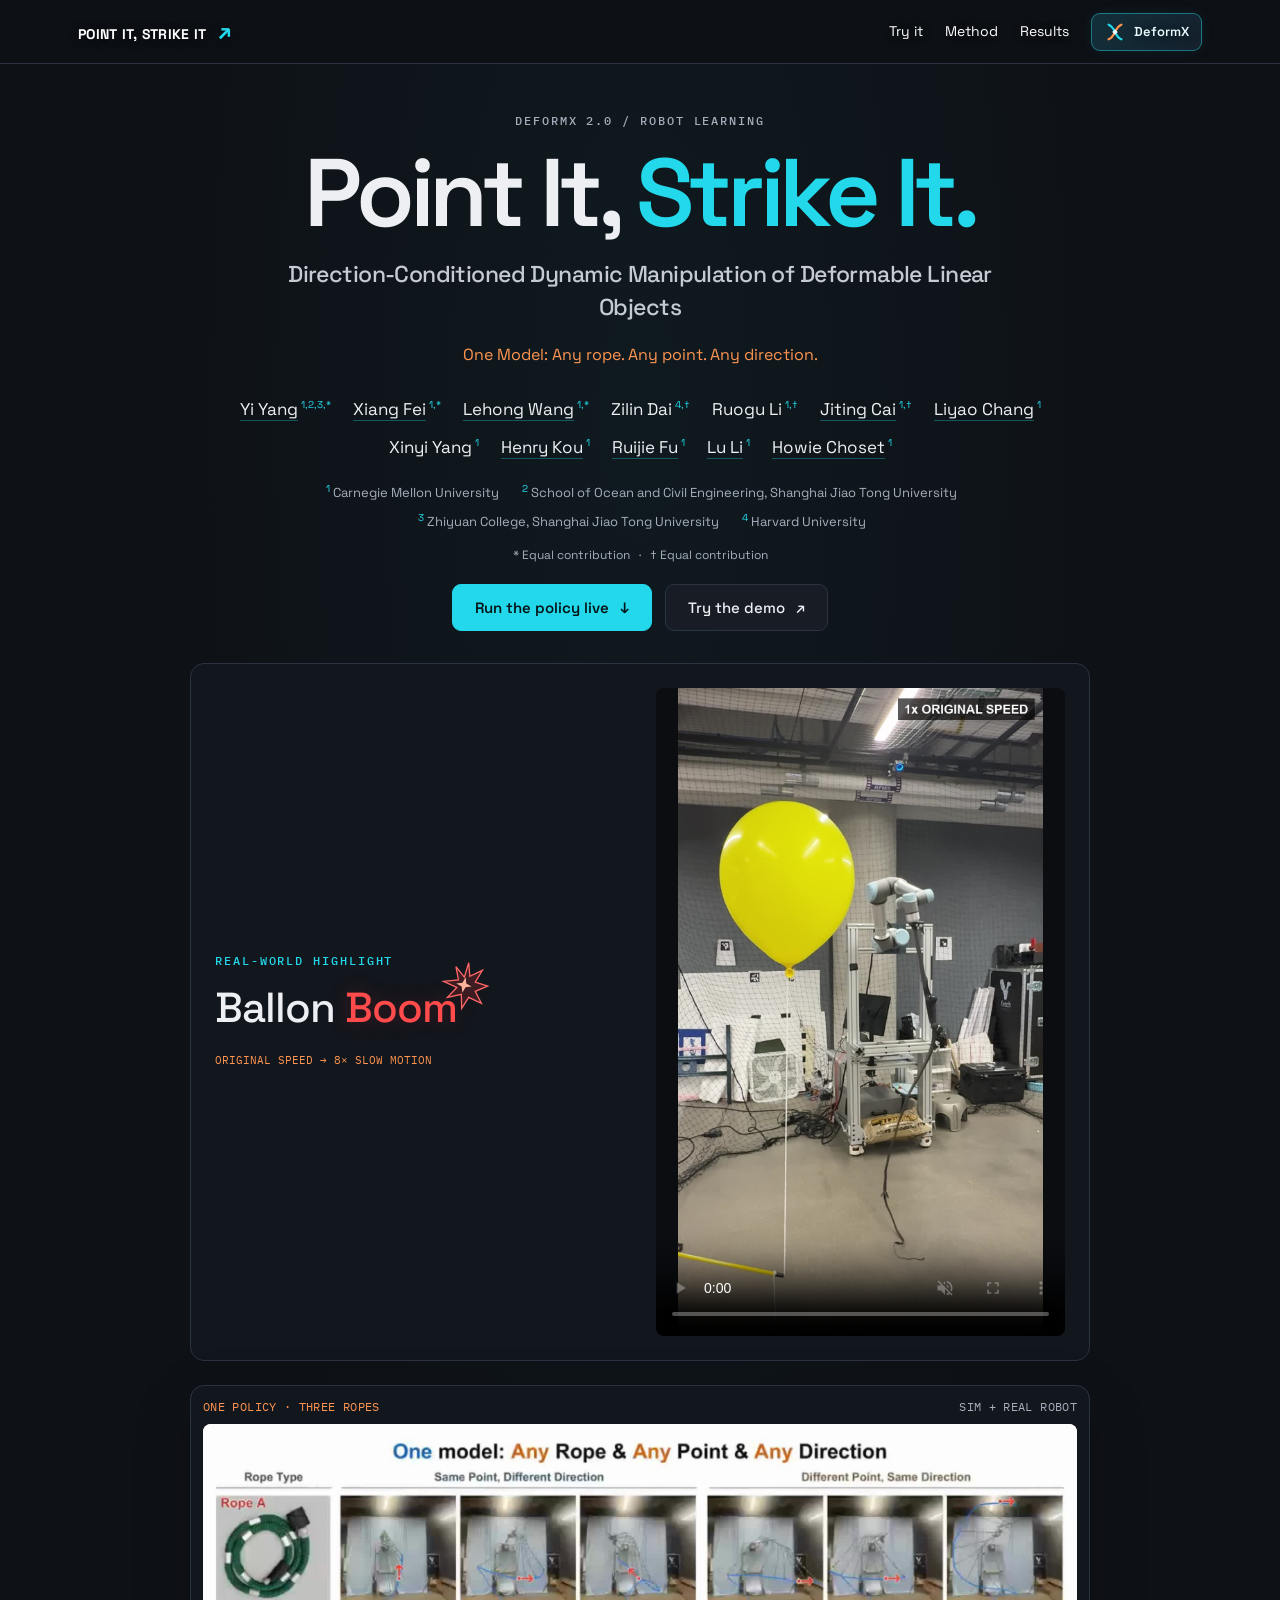
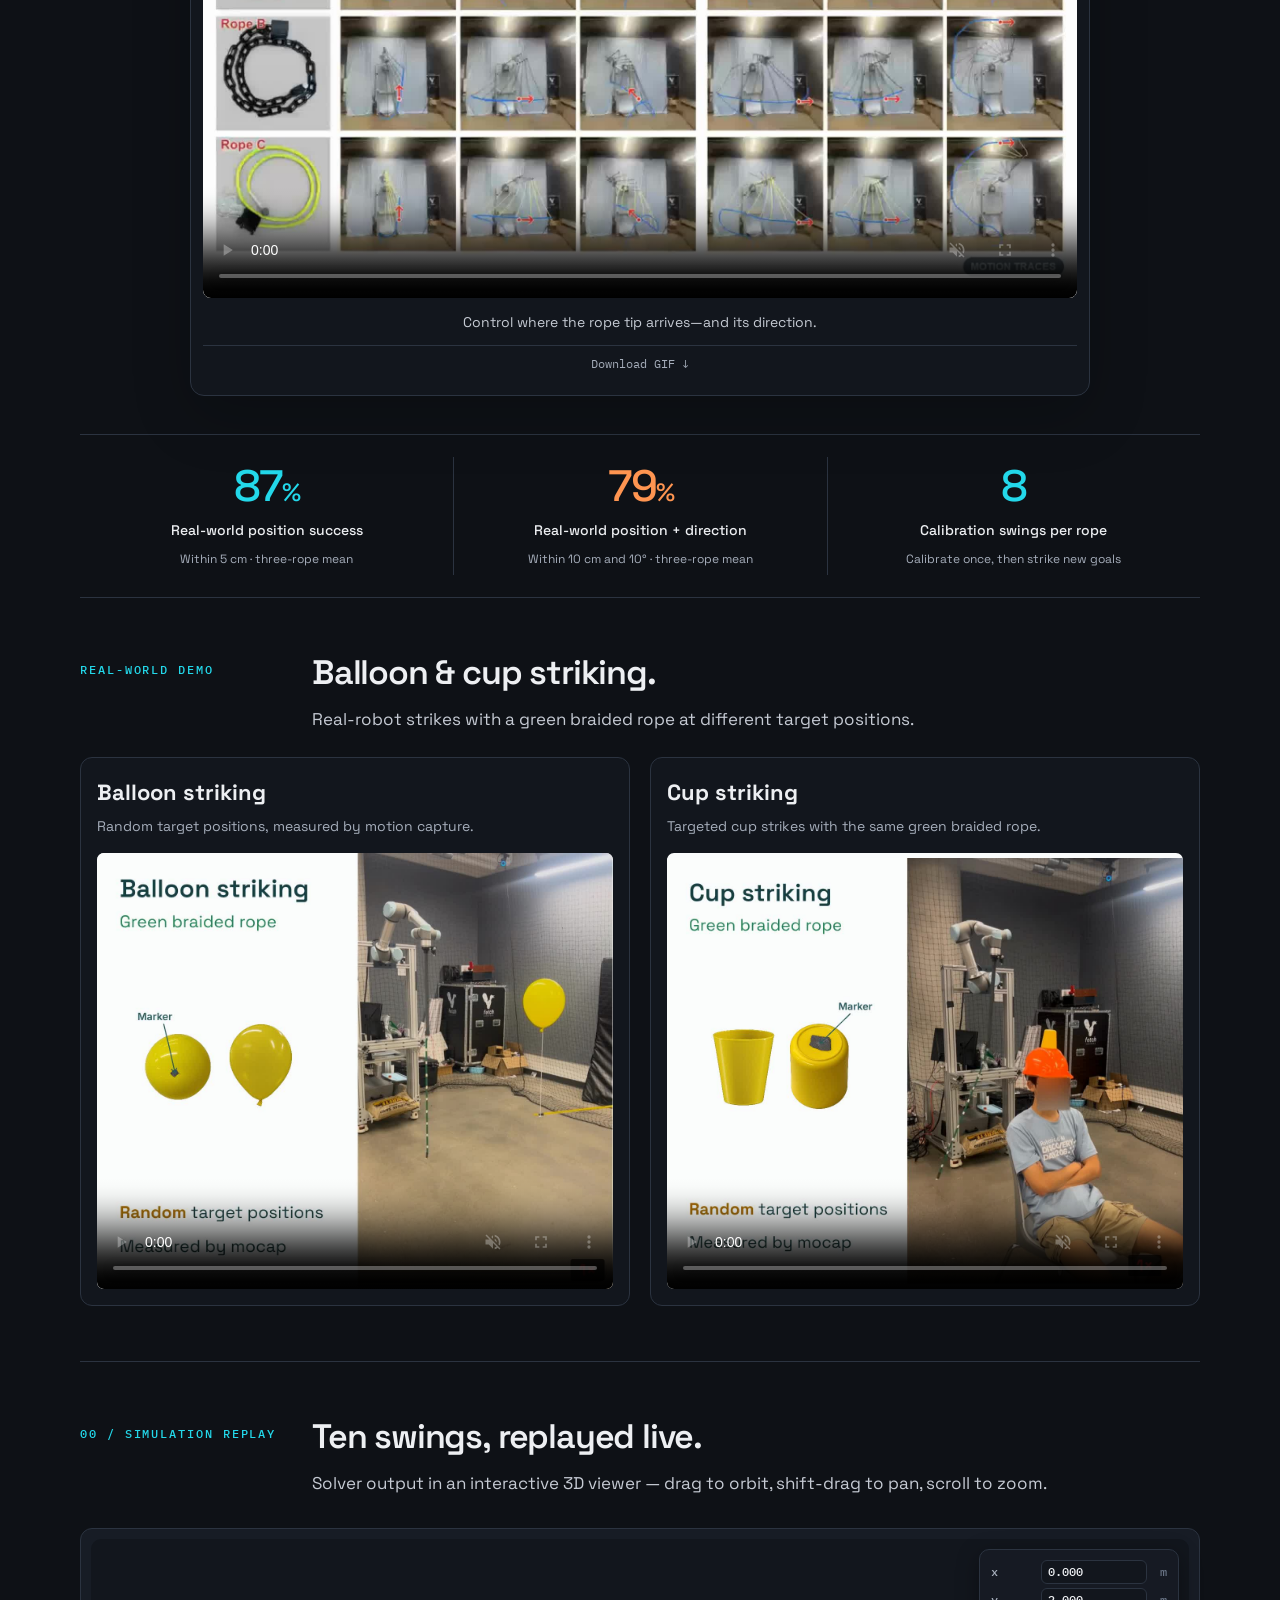
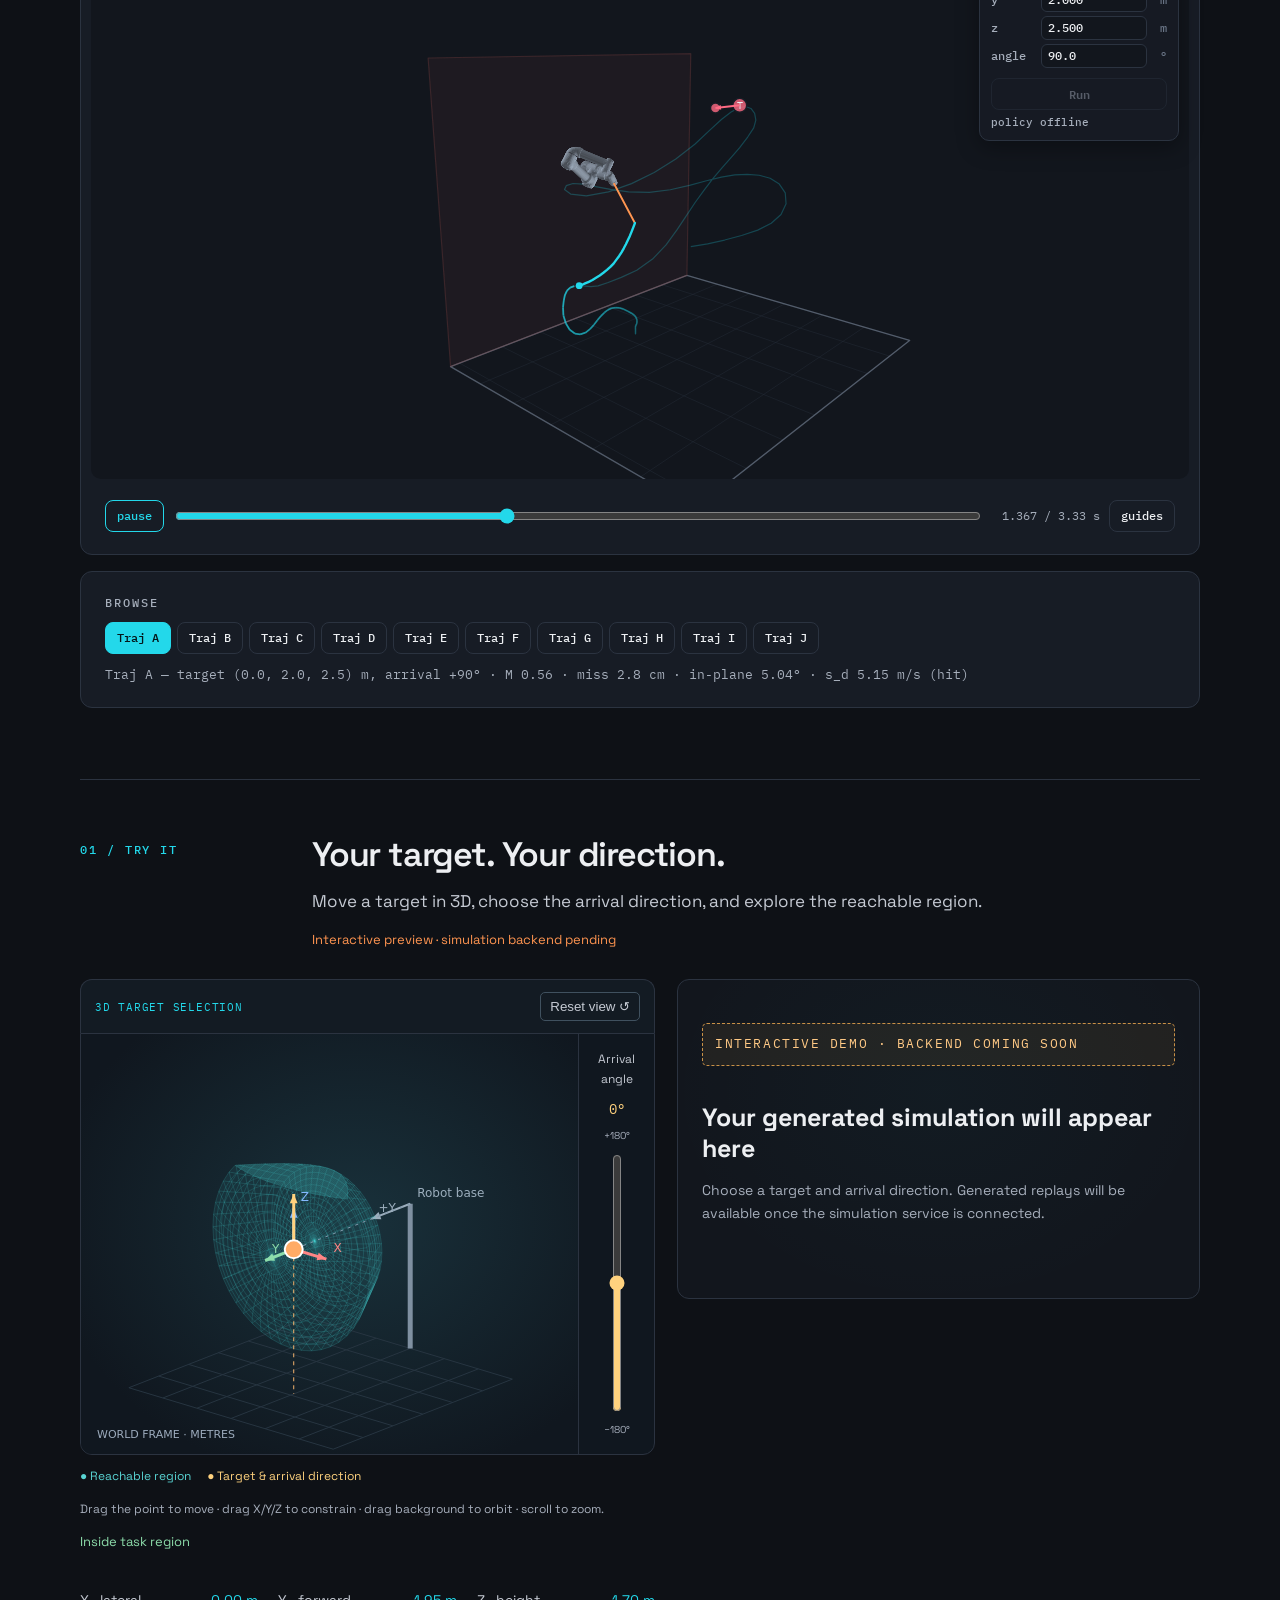
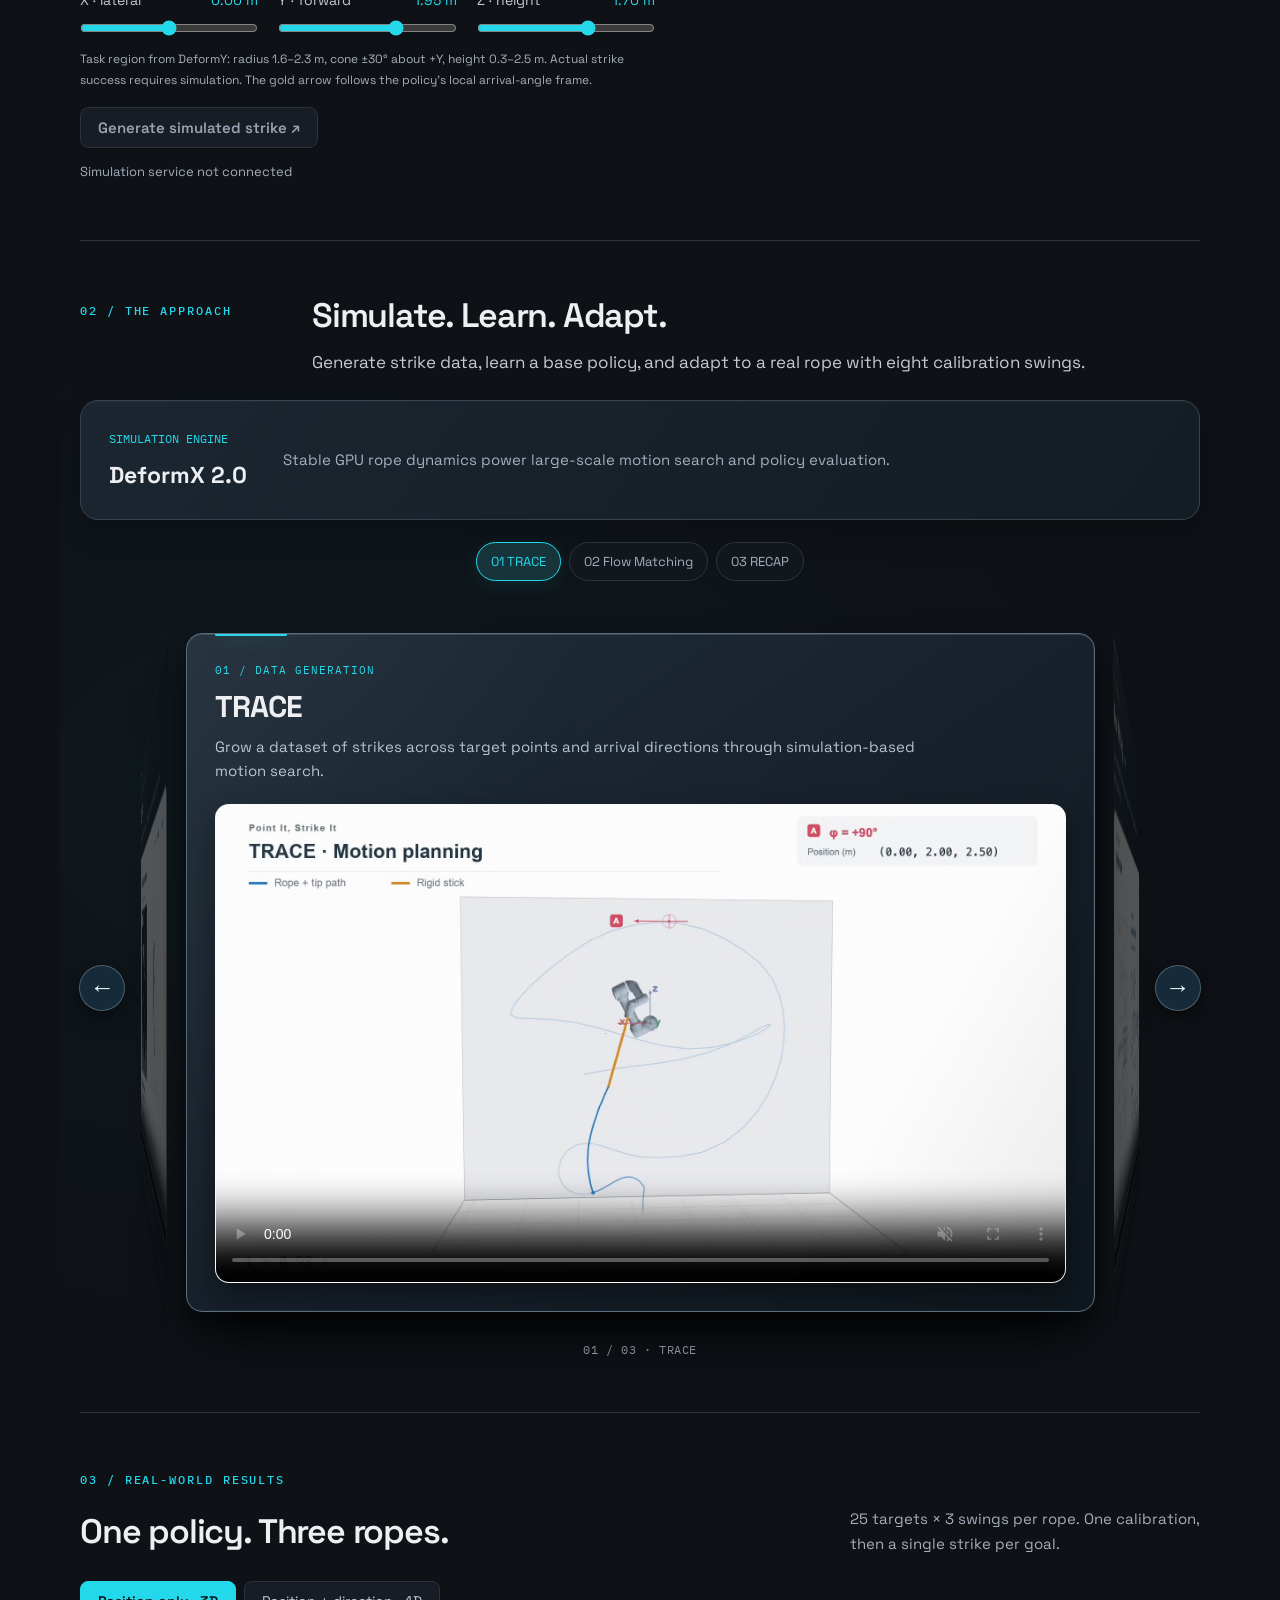
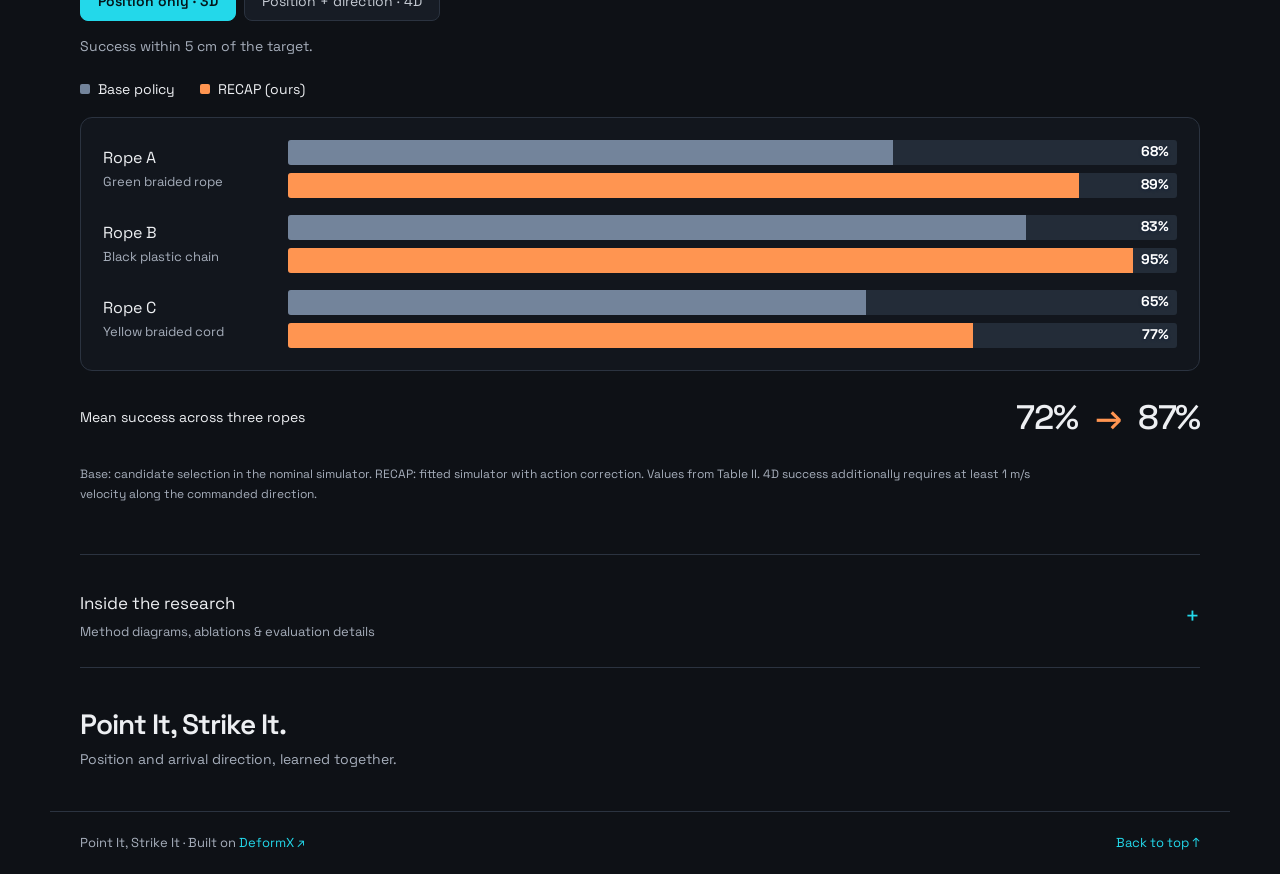
==== DeformY/index.html @ 490a02a6 "DeformY: run the policy live in the 00 / Simulation replay section The replay viewer gains a goal pa" ====
<!doctype html>
<html lang="en"><head><meta charset="utf-8"><meta name="viewport" content="width=device-width,initial-scale=1"><meta name="description" content="Point It, Strike It: learning direction-conditioned dynamic rope manipulation with DeformX 2.0, TRACE, and RECAP."><title>Point It, Strike It — Dynamic Rope Manipulation</title><link rel="preconnect" href="https://fonts.googleapis.com"><link rel="preconnect" href="https://fonts.gstatic.com" crossorigin><link href="https://fonts.googleapis.com/css2?family=Space+Grotesk:wght@400;500;600;700&family=IBM+Plex+Mono:wght@400;500;600&display=swap" rel="stylesheet"><link rel="stylesheet" href="style.css?v=boom-word-1"></head>
<body class="without-opening"><a class="skip" href="#overview">Skip to content</a><header><a class="brand" href="#">POINT IT, STRIKE IT<span class="brand-mark">↗</span></a><nav aria-label="Main navigation"><a href="#demo">Try it</a><a href="#method">Method</a><a href="#results">Results</a><a class="project-switch" href="https://deformx.github.io/" aria-label="Visit DeformX website"><svg class="project-icon" width="22" height="22" viewBox="0 0 24 24" fill="none" aria-hidden="true"><path d="M5 4C13 7 11 17 19 20" stroke="#23d8ea" stroke-width="2.4" stroke-linecap="round"/><path d="M19 4C11 7 13 17 5 20" stroke="#ff9551" stroke-width="2.4" stroke-linecap="round"/><path d="m12 9 3 3-3 3-3-3Z" fill="currentColor"/></svg><span>DeformX</span></a></nav></header>
<main><section class="hero compact-hero" id="paper"><div class="hero-copy"><div class="eyebrow">DEFORMX 2.0 / ROBOT LEARNING</div><h1>Point It,<br><span>Strike It.</span></h1><h2>Direction-Conditioned Dynamic Manipulation of Deformable Linear Objects</h2><p class="hero-tag">One Model: Any rope. Any point. Any direction.</p><div class="paper-authors" aria-label="Authors"><span><a href="https://yiyang-23.github.io/" target="_blank" rel="noopener">Yi Yang</a><sup>1,2,3,*</sup></span><span><a href="https://edgarfx.github.io/" target="_blank" rel="noopener">Xiang Fei</a><sup>1,*</sup></span><span><a href="https://lehong-wang.github.io/" target="_blank" rel="noopener">Lehong Wang</a><sup>1,*</sup></span><span>Zilin Dai<sup>4,†</sup></span><span>Ruogu Li<sup>1,†</sup></span><span><a href="https://caijiting.github.io/" target="_blank" rel="noopener">Jiting Cai</a><sup>1,†</sup></span><span><a href="https://mengyaolichang.github.io/" target="_blank" rel="noopener">Liyao Chang</a><sup>1</sup></span><span>Xinyi Yang<sup>1</sup></span><span><a href="https://kenryhou2.github.io/" target="_blank" rel="noopener">Henry Kou</a><sup>1</sup></span><span><a href="https://ruijiefu.com/" target="_blank" rel="noopener">Ruijie Fu</a><sup>1</sup></span><span><a href="https://www.lilulab.com/" target="_blank" rel="noopener">Lu Li</a><sup>1</sup></span><span><a href="https://www.cs.cmu.edu/~choset/" target="_blank" rel="noopener">Howie Choset</a><sup>1</sup></span></div><div class="paper-affiliations"><span><sup>1</sup> Carnegie Mellon University</span><span><sup>2</sup> School of Ocean and Civil Engineering, Shanghai Jiao Tong University</span><span><sup>3</sup> Zhiyuan College, Shanghai Jiao Tong University</span><span><sup>4</sup> Harvard University</span></div><p class="equal-contribution">* Equal contribution &nbsp; · &nbsp; † Equal contribution</p><div class="actions"><a class="button" href="#swings" title="Place a target and run the policy on our GPU (simulation)">Run the policy live <span aria-hidden="true">↓</span></a><a class="button secondary" href="#demo">Try the demo <span aria-hidden="true">↗</span></a></div></div><figure class="burst-highlight" id="balloon-highlight"><div class="burst-copy"><div class="eyebrow">REAL-WORLD HIGHLIGHT</div><h2 class="balloon-boom-title">Ballon <span class="boom-word">Boom<svg class="boom-burst" viewBox="0 0 80 80" fill="none" aria-hidden="true"><path d="m40 5 6 20 17-13-7 20 20 2-17 12 13 16-21-5-7 19-5-21-20 9 11-18-22-5 22-7-8-19 16 13Z" fill="#ff9551" fill-opacity=".13" stroke="#ffbb66" stroke-width="2"/><path d="m40 28 3 9 9 3-9 3-3 9-3-9-9-3 9-3Z" fill="#ffd87d"/></svg></span></h2><span class="burst-speed">ORIGINAL SPEED → 8× SLOW MOTION</span></div><video autoplay muted loop playsinline controls preload="none" width="1052" height="1872" poster="assets/balloon-burst-25s.jpg" aria-label="Balloon burst at original speed followed by eight-times slow motion"><source data-src="assets/balloon-burst-23s.mp4" type="video/mp4"></video></figure><figure class="hero-visual"><div class="figure-top"><span>ONE POLICY · THREE ROPES</span><span>SIM + REAL ROBOT</span></div><video class="hero-replay" loop muted playsinline controls preload="none" width="1880" height="1020" poster="assets/one-model-three-ropes-poster.jpg" aria-label="Three ropes striking different targets and arrival directions, in simulation and on the real robot"><source data-src="assets/one-model-three-ropes-lossless-web.mp4" type="video/mp4">Your browser does not support embedded video.</video><figcaption>Control where the rope tip arrives—and its direction.</figcaption><p class="video-note"><a href="assets/one-model-three-ropes-hd.gif" download>Download GIF ↓</a></p></figure></section><div class="metrics"><div><strong>87<span>%</span></strong><p>Real-world position success</p><small>Within 5 cm · three-rope mean</small></div><div><strong>79<span>%</span></strong><p>Real-world position + direction</p><small>Within 10 cm and 10° · three-rope mean</small></div><div><strong>8</strong><p>Calibration swings per rope</p><small>Calibrate once, then strike new goals</small></div></div><section class="section real-world-demo" id="real-world-demo"><div class="section-label">REAL-WORLD DEMO</div><div><h2>Balloon &amp; cup striking.</h2><p class="lead">Real-robot strikes with a green braided rope at different target positions.</p></div><div class="real-demo-grid"><figure><figcaption><h3>Balloon striking</h3><p>Random target positions, measured by motion capture.</p></figcaption><video muted loop playsinline controls preload="none" width="1276" height="1080" poster="assets/real-world-balloon-cropped.jpg" aria-label="Real-world balloon striking demonstration"><source data-src="assets/real-world-balloon-audio.mp4" type="video/mp4"></video></figure><figure><figcaption><h3>Cup striking</h3><p>Targeted cup strikes with the same green braided rope.</p></figcaption><video muted loop playsinline controls preload="none" width="1310" height="1080" poster="assets/real-world-cup-cropped.jpg" aria-label="Real-world cup striking demonstration"><source data-src="assets/real-world-cup-audio.mp4" type="video/mp4"></video></figure></div></section><section class="section swing-lab" id="swings"><div class="section-label">00 / SIMULATION REPLAY</div><div><h2>Ten swings, replayed live.</h2><p class="lead">Solver output in an interactive 3D viewer — drag to orbit, shift-drag to pan, scroll to zoom.</p></div><div class="viewer-stack wide"><div class="dy-card"><canvas id="swing-view" class="dy-view" height="540" style="height:540px" aria-label="3D replay of the selected rope swing"></canvas><div class="dy-pane" id="swing-view-ui"></div></div><div class="dy-card"><div class="dy-pane"><p class="dy-ttl">Browse</p><div id="swing-picker" class="dy-btns" role="group" aria-label="Choose a swing"></div><p class="dy-note" id="swing-note" aria-live="polite"></p></div></div></div></section><section class="section interactive-demo" id="demo"><div class="section-label">01 / TRY IT</div><div><h2>Your target. Your direction.</h2><p class="lead">Move a target in 3D, choose the arrival direction, and explore the reachable region.</p><p class="demo-notice">Interactive preview · simulation backend pending</p></div><div class="demo-layout wide"><div><div class="workspace-toolbar"><span>3D TARGET SELECTION</span><button type="button" id="reset-workspace">Reset view ↺</button></div><div class="workspace-stage"><canvas id="target-space" aria-label="3D target workspace. Drag the orange point to move it, drag colored axes for X, Y or Z, and drag the background to orbit. Use sliders below for keyboard control."></canvas><label class="arrival-rail">Arrival angle<output id="target-angle-value">0°</output><span class="angle-end">+180°</span><input id="target-angle" type="range" aria-orientation="vertical" min="-180" max="180" value="0" step="5"><span class="angle-end">−180°</span></label></div><div class="workspace-legend"><span>● Reachable region</span><span class="goal-legend">● Target &amp; arrival direction</span></div><p class="footnote">Drag the point to move · drag X/Y/Z to constrain · drag background to orbit · scroll to zoom.</p><p id="workspace-state" role="status"></p><div class="target-controls"><label>X · lateral <output id="target-x-value"></output><input id="target-x" type="range" min="-1.3" max="1.3" value="0" step="0.01"></label><label>Y · forward <output id="target-y-value"></output><input id="target-y" type="range" min="0.8" max="2.5" value="1.95" step="0.01"></label><label>Z · height <output id="target-z-value"></output><input id="target-z" type="range" min="0.3" max="2.5" value="1.7" step="0.01"></label></div><p class="footnote">Task region from DeformY: radius 1.6–2.3 m, cone ±30° about +Y, height 0.3–2.5 m. Actual strike success requires simulation. The gold arrow follows the policy’s local arrival-angle frame.</p><button class="button generate-button" id="generate-swing" disabled>Generate simulated strike ↗</button><p class="demo-state" id="demo-state" role="status">Simulation service not connected</p></div><div class="playback-panel"><div class="asset-label">INTERACTIVE DEMO · BACKEND COMING SOON</div><div id="replay-empty"><h3>Your generated simulation will appear here</h3><p>Choose a target and arrival direction. Generated replays will be available once the simulation service is connected.</p></div><video id="demo-video" controls playsinline hidden aria-label="Generated simulated rope strike"></video><p id="demo-result" class="footnote" aria-live="polite"></p></div></div></section><section id="method" class="section compact-method"><div class="section-label">02 / THE APPROACH</div><div><h2>Simulate. Learn. Adapt.</h2><p class="lead">Generate strike data, learn a base policy, and adapt to a real rope with eight calibration swings.</p></div><article class="method-foundation"><div><span class="step-number">SIMULATION ENGINE</span><h3>DeformX 2.0</h3></div><p>Stable GPU rope dynamics power large-scale motion search and policy evaluation.</p></article><div class="method-carousel-nav" aria-label="Method stages"><div class="method-tabs"><button type="button" data-method-slide="0" aria-pressed="true">01 TRACE</button><button type="button" data-method-slide="1" aria-pressed="false">02 Flow Matching</button><button type="button" data-method-slide="2" aria-pressed="false">03 RECAP</button></div></div><div class="method-loop" role="region" aria-roledescription="carousel" aria-label="Approach stages"><button class="loop-arrow loop-prev" type="button" id="method-prev" aria-label="Previous method stage">←</button><div class="steps method-steps" id="method-carousel" tabindex="0" role="region" aria-label="Method cards; use left and right arrow keys"><article><div class="method-copy"><span class="step-number">01 / DATA GENERATION</span><h3>TRACE</h3><p>Grow a dataset of strikes across target points and arrival directions through simulation-based motion search.</p></div><video loop muted playsinline controls preload="none" width="1920" height="1080" poster="assets/method-trace.jpg" aria-label="TRACE data generation and motion planning"><source data-src="assets/method-trace-web.mp4" type="video/mp4"></video></article><article><div class="method-copy"><span class="step-number">02 / BASE POLICY</span><h3>Flow Matching <span>· Base Policy</span></h3><p>Learn a conditional flow-matching base policy that generates nominal swings from target position and arrival direction.</p></div><video loop muted playsinline controls preload="none" width="1920" height="1080" poster="assets/method-flow-matching.jpg" aria-label="Flow Matching base policy generation"><source data-src="assets/method-flow-matching-web.mp4" type="video/mp4"></video></article><article><div class="method-copy"><span class="step-number">03 / REAL-ROPE ADAPTATION</span><h3>RECAP</h3><p>Calibrate once with eight swings, fit the real rope, then correct and select actions for new goals.</p></div><video loop muted playsinline controls preload="none" width="1920" height="1080" poster="assets/method-recap.jpg" aria-label="RECAP one-time rope calibration comparison"><source data-src="assets/method-recap-web.mp4" type="video/mp4"></video></article></div><button class="loop-arrow loop-next" type="button" id="method-next" aria-label="Next method stage">→</button><p class="loop-status" id="method-status" aria-live="polite" aria-atomic="true">01 / 03 · TRACE</p></div></section><section id="results" class="results"><div class="section-label">03 / REAL-WORLD RESULTS</div><div class="result-heading"><h2>One policy. Three ropes.</h2><p>25 targets × 3 swings per rope. One calibration, then a single strike per goal.</p></div><div class="controls" role="group" aria-label="Choose goal type"><button class="selected" data-mode="position" aria-pressed="true">Position only · 3D</button><button data-mode="direction" aria-pressed="false">Position + direction · 4D</button></div><p id="criterion">Success within 5 cm of the target.</p><div class="legend"><span><i></i>Base policy</span><span><i></i>RECAP (ours)</span></div><div class="chart" id="chart" aria-live="polite"></div><div class="result-total"><span>Mean success across three ropes</span><strong id="total">72% <span>→</span> 87%</strong></div><p class="footnote">Base: candidate selection in the nominal simulator. RECAP: fitted simulator with action correction. Values from Table II. 4D success additionally requires at least 1 m/s velocity along the commanded direction.</p></section><section class="more-content"><details class="disclosure"><summary><span>Inside the research<small>Method diagrams, ablations &amp; evaluation details</small></span><span class="expand-icon" aria-hidden="true">+</span></summary><div class="disclosure-body"><section id="overview" class="section intro"><div class="section-label">01 / OVERVIEW</div><div><h2>Hitting the point is only<br>part of the task.</h2><p class="lead">A rope tip can reach the same point from very different directions. We learn to control both: a 3D target position and a 1D arrival angle.</p><p>Our framework generates striking motions in simulation, learns multiple ways to reach a goal, and adapts to a real rope through eight calibration swings. Once calibrated, the robot executes a single strike for each new goal without repeated real-world attempts.</p><div class="goal"><span>THE 4D GOAL</span><strong>3D position <i>+</i> arrival angle</strong></div><p class="footnote goal-note">The arrival angle is measured after projecting the tip velocity onto the tangent plane of the arm-centered sphere; it is not a free 3D orientation. Goals are evaluated within the robot’s reachable workspace.</p></div></section><section id="method-details" class="section method"><div class="section-label">04 / HOW IT WORKS</div><div><h2>Simulate. Learn. Adapt.</h2><p class="lead">From a physics simulator to a direction-conditioned strike on real hardware.</p></div><div class="steps"><article><span class="step-number">01</span><h3>DeformX 2.0</h3><h4>Generate at scale</h4><p>A GPU-accelerated Cosserat rod solver with cross-flow aerodynamic drag supports parallel rope simulation and motion search.</p><div class="step-detail">Over 20,000× batched throughput¹</div></article><article><span class="step-number">02</span><h3>TRACE + flow matching</h3><h4>Learn reliable swings</h4><p>Starting from one manually tuned swing verified on hardware, TRACE warm-starts each new search from the stored tip path closest to the goal—not simply the closest previously solved target. A conditional flow-matching policy learns distinct swings, with the goal injected into every residual block.</p><div class="step-detail">98.3% data-generation coverage</div></article><article><span class="step-number">03</span><h3>RECAP</h3><h4>Adapt to a real rope</h4><p>Eight swings identify rope and rig parameters. A simulation-trained correction policy proposes actions, and the fitted simulator selects the best candidate.</p><div class="step-detail">One calibration, many new goals</div></article></div><figure class="method-figure"><a href="assets/method-trimmed.png" target="_blank" rel="noopener" aria-label="View full method diagram"><img loading="lazy" src="assets/method-trimmed.png" width="1521" height="576" alt="System overview: TRACE data generation and conditional flow matching, followed by RECAP calibration, action correction and simulator verification."></a><figcaption>System overview and network architecture. Training is performed in simulation; real-world data is used for per-rope calibration.</figcaption></figure><p class="footnote">¹ Reported throughput relative to DeformX, with 8,192 parallel environments on an RTX 4090. See Table I in the paper for the benchmark setup.</p></section><section class="section evidence"><div class="section-label">CALIBRATION IN PRACTICE</div><div><h2>Eight swings to adapt.<br>One strike per new goal.</h2><p class="lead">RECAP fits 11 rope and rig parameters to motion-captured rope-tip trajectories. It then generates eight corrected actions and compares them with the nominal action in the fitted simulator.</p><p>The robot executes the best candidate. The correction policy is trained in simulation; calibration is performed once per rope, and execution has no online feedback.</p></div><div class="wide table-wrap"><table><caption>Hardware means across three ropes · Table II</caption><thead><tr><th>Method</th><th>3D ≤ 5 cm</th><th>4D ≤ 5 cm, 10°</th><th>4D ≤ 10 cm, 10°</th><th>4D mean miss</th></tr></thead><tbody><tr><th>Base</th><td>72%</td><td>28%</td><td>50%</td><td>10.6 cm</td></tr><tr><th>Learned identification baseline</th><td>74%</td><td>28%</td><td>51%</td><td>10.2 cm</td></tr><tr class="ours"><th>RECAP</th><td>87%</td><td>52%</td><td>79%</td><td>5.6 cm</td></tr></tbody></table><p class="footnote">The learned identification baseline follows the paper’s Wiggle&amp;Go-style parameter estimator with candidate selection and no action correction. All 4D success rates also require ≥ 1 m/s along the commanded direction.</p></div><figure class="method-figure"><a href="assets/workspace-trimmed.png" target="_blank" rel="noopener"><img loading="lazy" src="assets/workspace-trimmed.png" alt="Rope A workspace success and distance maps for Base, Baseline and RECAP"></a><figcaption>Rope A: RECAP improves success across the evaluated workspace. Dots are measured targets; shaded regions interpolate those measurements. The 3D and 4D panels use different distance thresholds, as labeled.</figcaption></figure></section><section class="section"><div class="section-label">05 / TRACE</div><div><h2>Grow reliable motion patterns<br>into a training dataset.</h2><p class="lead">A successful tip trajectory contains useful starting points for many nearby goals.</p><p>TRACE searches from the closest stored tip path, penalizes bending and abrupt tip motion, refines neighboring solutions, and relabels successful trajectory segments with their achieved goals. This creates consistent goal–action pairs without a human demonstration corpus.</p><div class="table-wrap"><table><caption>Data generation and downstream policy · Table IV</caption><thead><tr><th>Generator</th><th>Coverage</th><th>One-shot</th><th>Best-of-64</th></tr></thead><tbody><tr><th>CEM with example</th><td>49.5%</td><td>58.5%</td><td>68.5%</td></tr><tr><th>TRACE without example</th><td>96.8%</td><td>75.5%</td><td>83.9%</td></tr><tr class="ours"><th>TRACE</th><td>98.3%</td><td>73.5%</td><td>92.1%</td></tr></tbody></table></div><p class="footnote">Coverage measures solved generation targets. The example-free variant has higher one-shot accuracy; full TRACE provides higher coverage and stronger accuracy after candidate selection.</p></div></section><section class="section simulation"><div class="section-label">06 / GENERATIVE POLICY</div><div><h2>Learning more than one<br>way to hit a goal.</h2><p class="lead">Distinct swings can reach the same target. A generative policy preserves these alternatives instead of averaging them into an invalid motion.</p><p>Goal and flow-time conditioning enter every residual block through zero-initialized modulation. At inference, 64 candidates are sampled with 50 Euler steps and ranked in simulation.</p><figure class="method-figure"><a href="assets/motion-patterns-trimmed.png" target="_blank" rel="noopener"><img loading="lazy" src="assets/motion-patterns-trimmed.png" alt="Conditional flow-matching ablation comparing samples and flow fields across motion patterns"></a><figcaption>Figure 5: conditioning in every block concentrates samples around distinct motion patterns. Regression may average incompatible swings.</figcaption></figure><div class="table-wrap"><table><caption>Policy evaluation on 5,700 held-out goals</caption><thead><tr><th scope="col">Method</th><th scope="col">One-shot</th><th scope="col">Best-of-64</th></tr></thead><tbody><tr class="ours"><th scope="row">Ours</th><td>73.5%</td><td>92.1%</td></tr><tr><th scope="row">Naive flow matching</th><td>67.9%</td><td>88.9%</td></tr><tr><th scope="row">Regression</th><td>21.4%</td><td>—</td></tr><tr><th scope="row">Nearest neighbor</th><td>33.6%</td><td>—</td></tr></tbody></table></div><p class="footnote">Success within 5 cm and 10°. One-shot evaluates one policy sample; best-of-64 selects a candidate using the simulator. Table III in the paper.</p></div></section><section class="section"><div class="section-label">07 / DEFORMX 2.0</div><div><h2>The simulation engine<br>behind the strikes.</h2><p class="lead">A stable GPU Cosserat rod solver and quadratic cross-flow drag make large-scale search, policy training and candidate verification practical.</p><p>The reported &gt;20,000× improvement compares batch throughput at 8,192 environments on an RTX 4090 with the original single-thread CPU DeformX. It does not mean a single environment runs 20,000× faster.</p><div class="table-wrap"><table><caption>Same 1 m, 20-segment rope · Table I</caption><thead><tr><th>Engine</th><th>Environments</th><th>Batch update rate</th><th>Sim / wall time</th></tr></thead><tbody><tr><th>DeformX · CPU, 1 thread</th><td>1</td><td>12.9 Hz</td><td>0.22×</td></tr><tr><th>DeformX 2.0 · RTX 4090</th><td>1</td><td>136 Hz</td><td>2.3×</td></tr><tr class="ours"><th>DeformX 2.0 · RTX 4090</th><td>8,192</td><td>34.5 Hz</td><td>4,710×</td></tr></tbody></table></div></div></section><section class="section"><div class="section-label">SCOPE &amp; LIMITATIONS</div><div><h2>What the current system covers.</h2><p>The demonstrated task is single-swing rope-tip striking within the tested workspace. It does not yet address sustained contact, obstacle interaction or multi-stage manipulation. Execution remains open-loop after calibration, and transfer may degrade outside the dynamics represented during training.</p></div></section></div></details></section><section class="closing compact-closing"><div><h2>Point It, Strike It.</h2><p>Position and arrival direction, learned together.</p></div></section></main><footer><span>Point It, Strike It · Built on <a href="https://deformx.github.io/" target="_blank" rel="noopener">DeformX ↗</a></span><a href="#">Back to top ↑</a></footer><script src="script.js?v=respect-pause-1"></script><script src="workspace3d.js?v=1"></script><script src="demo.js?v=workspace3d-1"></script><script src="assets/viewer/ropeviz.js?v=front-camera-1"></script><script src="viewer.js"></script></body></html>
---- DeformY/style.css ----
:root{--bg:#0e1116;--panel:#12161d;--card:#171c25;--ink:#edeff2;--muted:#a6aebb;--line:#2b3340;--cyan:#23d8ea;--orange:#ff9551;--accent:var(--cyan)}*{box-sizing:border-box}html{scroll-behavior:smooth;scroll-padding-top:90px}body{margin:0;color:var(--ink);background:var(--bg);font:16px/1.65 'Space Grotesk',Arial,sans-serif;-webkit-font-smoothing:antialiased}a{color:inherit;text-decoration:none}a:hover{color:var(--cyan)}a:focus-visible,button:focus-visible{outline:3px solid var(--orange);outline-offset:5px}::selection{background:var(--cyan);color:var(--bg)}header,main,footer{max-width:1180px;margin:auto}header{position:sticky;top:0;z-index:5;display:flex;justify-content:space-between;align-items:center;padding:18px 30px;background:rgba(14,17,22,.92);backdrop-filter:blur(14px);border-bottom:1px solid var(--line);gap:20px}.brand{font-size:14px;font-weight:700;letter-spacing:.02em}.brand-mark{color:var(--cyan);font-size:22px;margin-left:12px}nav{display:flex;gap:28px;align-items:center;font-size:14px;color:#c5cad3}.nav-paper{border:1px solid var(--line);border-radius:8px;padding:6px 15px}.hero{position:relative;text-align:center;padding:85px 30px 55px;background:radial-gradient(ellipse at 36% 20%,#23d8ea12,transparent 50%),radial-gradient(ellipse at 73% 45%,#ff95510b,transparent 50%)}.eyebrow,.section-label{font:12px/1.5 'IBM Plex Mono',monospace;letter-spacing:.16em;font-weight:500}.eyebrow{color:var(--muted);margin-bottom:32px}.eyebrow span{margin:0 13px;color:#626d7e}h1{font-size:clamp(76px,10vw,126px);letter-spacing:-.055em;line-height:1.02;margin:0 0 26px;font-weight:600}h1 span{color:var(--cyan)}.hero h2{font-size:25px;line-height:1.45;letter-spacing:-.025em;max-width:760px;margin:0 auto;color:#c5cad3;font-weight:500}.hero-tag{color:var(--orange);font-size:18px;margin:20px 0 0}.actions{display:flex;justify-content:center;gap:13px;margin-top:30px}.button{display:inline-flex;background:var(--cyan);color:#04161a;padding:12px 22px;gap:22px;align-items:center;font-size:15px;border:1px solid var(--cyan);border-radius:9px;font-weight:600;transition:transform .2s,box-shadow .2s}.button:hover{color:#04161a;transform:translateY(-2px);box-shadow:0 8px 25px -10px #23d8ea80}.button.secondary{background:var(--card);border-color:var(--line);color:var(--ink)}.button.secondary:hover{border-color:var(--cyan);color:var(--cyan)}.lineage{font-size:14px;margin:24px 0 0}.lineage a{color:var(--cyan)}.metrics{margin:0 30px;display:grid;grid-template-columns:repeat(3,1fr);background:var(--panel);border:1px solid var(--line);border-radius:12px;padding:28px 0;gap:0;text-align:center}.metrics>div{padding:4px 18px}.metrics>div+div{border-left:1px solid var(--line)}.metrics strong{font-size:62px;line-height:1.15;font-weight:500;letter-spacing:-.06em;color:var(--cyan)}.metrics>div:nth-child(2) strong{color:var(--orange)}.metrics strong span{font-size:32px}.metrics p{margin:12px 0 4px;color:var(--ink);font-size:15px;font-weight:500}.metrics small{font-size:13px;color:var(--muted)}.teaser{margin:55px 30px 0}.figure-top{display:flex;justify-content:space-between;font:12px/1.5 'IBM Plex Mono',monospace;letter-spacing:.06em;padding:0 0 18px;color:var(--muted)}.figure-top span:first-child{color:var(--orange)}.teaser>a{display:block;border:1px solid var(--line);border-radius:14px;overflow:hidden;background:white;padding:18px}.teaser img{width:100%;height:auto;display:block}figcaption{font-size:14px;color:var(--muted);padding:17px 0;max-width:980px}.section{margin:0 30px;padding:80px 0;border-bottom:1px solid var(--line);display:grid;grid-template-columns:1fr 2.7fr;gap:35px}.section-label{padding-top:8px;color:var(--cyan)}h2{font-size:42px;font-weight:600;line-height:1.15;letter-spacing:-.035em;margin:0 0 24px}.lead{font-size:19px;line-height:1.75;color:#c5cad3}p{color:var(--muted)}.goal{border:1px solid var(--line);border-left:3px solid var(--cyan);border-radius:0 8px 8px 0;background:var(--panel);padding:20px 24px;margin-top:30px}.goal span{display:block;font:12px 'IBM Plex Mono',monospace;letter-spacing:.1em;color:var(--muted);margin-bottom:10px}.goal strong{font-size:23px;font-weight:500}.goal i{font-style:normal;color:var(--orange);padding:0 12px}.steps{grid-column:1/-1;display:grid;grid-template-columns:repeat(3,1fr);gap:20px}.steps article{background:var(--card);border:1px solid var(--line);border-radius:12px;padding:24px;display:flex;flex-direction:column}.step-number{font:14px 'IBM Plex Mono',monospace;color:var(--cyan)}.steps article:nth-child(2) .step-number{color:var(--orange)}.steps h3{font-size:23px;margin:22px 0 4px;letter-spacing:-.03em}.steps h4{font-size:15px;font-weight:400;margin:0;color:#c5cad3}.steps p{font-size:16px}.step-detail{font-size:14px;font-weight:500;margin-top:auto;padding-top:15px;color:var(--cyan)}.steps article:nth-child(2) .step-detail{color:var(--orange)}.method-figure{grid-column:1/-1;margin:8px 0 0;overflow:hidden}.method-figure>a{display:block;background:white;padding:25px;border:1px solid var(--line);border-radius:12px}.method-figure img{width:100%;height:auto;display:block}.footnote{font-size:13px;line-height:1.7;margin:0;color:var(--muted)}.method>.footnote{grid-column:1/-1}.results{margin:0 30px;padding:70px 0;border-bottom:1px solid var(--line)}.result-heading{display:flex;justify-content:space-between;gap:80px;margin-top:24px}.result-heading p{max-width:365px;font-size:17px}.controls{display:flex;gap:8px;margin-top:24px;flex-wrap:wrap}.controls button{font:15px 'Space Grotesk',Arial,sans-serif;background:var(--card);color:#c5cad3;border:1px solid var(--line);border-radius:8px;padding:13px 20px;cursor:pointer}.controls button.selected{color:#04161a;background:var(--cyan);border-color:var(--cyan);font-weight:600}.controls button:hover{border-color:var(--cyan)}#criterion{font-size:14px}.legend{display:flex;gap:25px;font-size:14px;margin:30px 0 20px}.legend i{display:inline-block;width:10px;height:10px;border-radius:2px;background:#73849b;margin-right:8px}.legend span+span i{background:var(--orange)}.chart{display:grid;gap:25px;background:var(--panel);padding:30px;border:1px solid var(--line);border-radius:12px}.bar-row{display:grid;grid-template-columns:160px 1fr;gap:25px;align-items:center}.rope-name{font-size:16px}.rope-name small{display:block;color:var(--muted);font-size:13px}.bars{display:grid;gap:8px}.track{background:#232c38;height:30px;position:relative;border-radius:3px;overflow:hidden}.bar{height:100%;background:#73849b;transition:width .35s ease}.track.ours .bar{background:var(--orange)}.track b{position:absolute;right:8px;top:2px;font-size:14px;color:white;text-shadow:0 1px 3px #142237}.result-total{margin-top:15px;padding:18px 0 24px;display:flex;justify-content:space-between;align-items:center}.result-total strong{font-size:42px;font-weight:500;letter-spacing:-.04em}.result-total strong span{color:var(--orange);padding:0 10px}.results .footnote{max-width:960px}table{border-collapse:collapse;width:100%;font-size:16px;margin-top:30px}caption{text-align:left;color:var(--muted);font-size:14px;padding-bottom:12px}th,td{text-align:right;padding:16px 12px;border-bottom:1px solid var(--line)}th:first-child{text-align:left}thead th{font-size:14px;font-weight:400;color:var(--muted)}tbody th{font-weight:400}.ours th,.ours td{font-weight:600;color:var(--cyan);background:#23d8ea08}.simulation .footnote{margin-top:20px}.closing{margin:0 30px;padding:70px 0;display:flex;align-items:center;justify-content:space-between;gap:30px}.closing h2{margin:18px 0}.closing p{margin:0}footer{padding:25px 30px;border-top:1px solid var(--line);display:flex;justify-content:space-between;font-size:13px;color:var(--muted)}footer a{color:var(--cyan)}.skip{position:absolute;top:-70px;left:20px;background:var(--bg);padding:10px;z-index:9}.skip:focus{top:10px}@media(max-width:900px){.section{grid-template-columns:1fr;gap:20px}.result-heading{gap:30px}.steps{gap:14px}.steps article{padding:20px}h2{font-size:38px}.chart{padding:25px}}@media(max-width:600px){header{padding:15px 20px}.brand{font-size:12px;max-width:145px}.brand-mark{margin-left:4px}nav{gap:14px;font-size:13px}nav>a:first-child{display:none}nav>a:nth-child(2){display:none}.hero{padding:55px 20px 35px}.eyebrow{font-size:12px;max-width:300px;margin:0 auto 26px;line-height:2}.eyebrow span{margin:0 5px}h1{font-size:76px;line-height:1.06}.hero h2{font-size:20px}.hero h2 br{display:none}.hero-tag{font-size:16px}.actions{gap:10px;flex-wrap:wrap}.button{font-size:14px;padding:12px 16px;gap:12px}.metrics{margin:0 20px;grid-template-columns:1fr;padding:10px 18px;text-align:left}.metrics>div{display:grid;grid-template-columns:98px 1fr;column-gap:12px;align-items:center;padding:20px 0}.metrics strong{font-size:50px;grid-row:1/3}.metrics p{margin:0;font-size:15px}.metrics>div+div{border-left:0;border-top:1px solid var(--line)}.metrics small{font-size:12px}.teaser{margin:35px 20px 0}.teaser>a{padding:7px;border-radius:8px}.figure-top{font-size:12px;gap:12px;align-items:center}.figure-top span+span{text-align:right}.section{margin:0 20px;padding:50px 0}h2{font-size:34px}.lead{font-size:18px}.steps{grid-template-columns:1fr;gap:15px}.steps h3{margin-top:14px}.step-detail{padding-top:5px}.method-figure>a{padding:10px}.results{margin:0 20px;padding:45px 0}.result-heading{display:block}.result-heading p{max-width:none;font-size:16px}.controls button{font-size:14px;padding:12px}.chart{padding:18px 12px}.bar-row{grid-template-columns:87px 1fr;gap:12px}.rope-name{font-size:15px}.rope-name small{font-size:12px}.result-total{gap:10px}.result-total>span{max-width:140px;font-size:14px}.result-total strong{font-size:32px;white-space:nowrap}.result-total strong span{padding:0 4px}.closing{margin:0 20px;padding:45px 0;display:block}.closing .button{margin-top:24px}footer{padding:24px 20px;gap:20px;font-size:12px}.table-wrap{overflow:auto}th,td{padding:12px 8px;font-size:14px}.goal strong{font-size:20px}.goal{padding:18px}.goal i{padding:0 5px}}@media(prefers-reduced-motion:reduce){html{scroll-behavior:auto}.bar,.button{transition:none}.button:hover{transform:none}}
/* Draft media slots map directly to requested research assets. */
.draft-byline{font-size:14px;color:var(--muted);margin:22px 0 -10px}.media-slot{grid-column:1/-1;display:flex;min-height:255px;flex-direction:column;justify-content:center;align-items:flex-start;padding:32px;border:1px dashed #526172;border-radius:12px;background:var(--panel);position:relative}.media-slot h3{font-size:25px;line-height:1.3;letter-spacing:-.02em;margin:20px 0 10px}.media-slot p{max-width:740px;font-size:15px;margin:0}.asset-label{font:12px 'IBM Plex Mono',monospace;letter-spacing:.12em;color:var(--orange)}.asset-status{font-size:12px;color:var(--muted);margin-top:25px;border:1px solid var(--line);padding:4px 9px;border-radius:4px}.hero-slot{margin:0 30px 35px;min-height:310px;align-items:center;text-align:center;background:linear-gradient(135deg,#142029,#171b23);border-color:#47626b}.hero-slot h3{font-size:32px}.hero-slot p{max-width:650px}.demo-grid{grid-column:1/-1;display:grid;grid-template-columns:1fr 1fr;gap:20px}.demo-grid .media-slot{grid-column:auto;min-height:280px}.demo-grid .media-slot:last-child{grid-column:1/-1;min-height:220px}.wide{grid-column:1/-1}.goal-note{margin-top:18px}.evidence .table-wrap .footnote{margin-top:18px}.table-wrap{max-width:100%;overflow-x:auto}.table-wrap table{min-width:400px}.evidence table{min-width:680px}.simulation .method-figure{margin:30px 0}.simulation .method-figure img{max-width:650px;margin:auto}.hero-tag{max-width:700px;margin-left:auto;margin-right:auto}@media(max-width:600px){.hero-slot{margin:0 20px 25px;min-height:280px;padding:24px}.hero-slot h3{font-size:27px}.media-slot{padding:24px;min-height:250px}.demo-grid{grid-template-columns:1fr}.demo-grid .media-slot:last-child{grid-column:auto}.asset-label{font-size:12px;letter-spacing:.07em}}
.demo-notice{font-size:14px;padding:12px 16px;border-left:2px solid var(--orange);background:var(--panel)}.demo-layout{display:grid;grid-template-columns:1.1fr 1fr;gap:28px}.target-plane{height:330px;border:1px solid #425567;border-radius:10px;position:relative;cursor:crosshair;background-color:#131b23;background-image:linear-gradient(#ffffff0b 1px,transparent 1px),linear-gradient(90deg,#ffffff0b 1px,transparent 1px);background-size:10% 10%;overflow:hidden;margin-bottom:14px;touch-action:manipulation}.axis-label{position:absolute;font:12px 'IBM Plex Mono',monospace;color:#a1acb9;left:16px;pointer-events:none}.axis-label.top{top:14px}.axis-label.bottom{bottom:14px}.plane-label{position:absolute;right:14px;bottom:14px;font:12px 'IBM Plex Mono',monospace;color:var(--cyan);pointer-events:none}.target-marker{position:absolute;left:50%;top:50%;width:0;height:0;pointer-events:none}.target-dot{position:absolute;width:14px;height:14px;left:-7px;top:-7px;background:var(--orange);border:2px solid white;border-radius:50%;box-shadow:0 0 0 8px #ff955124}.direction-pointer{position:absolute;font-size:60px;color:var(--cyan);line-height:1;left:-18px;top:-58px;width:36px;height:60px;transform-origin:50% 100%;text-align:center}.target-controls{display:grid;grid-template-columns:1fr 1fr;gap:18px;margin:25px 0 18px}.target-controls label{font-size:14px;color:#c5cad3}.target-controls output{float:right;color:var(--cyan)}.target-controls input{display:block;width:100%;accent-color:var(--cyan);margin:14px 0 0;cursor:pointer}.generate-button{margin-top:24px;cursor:pointer;font-family:inherit}.generate-button:disabled{background:var(--card);border-color:var(--line);color:#98a3b1;cursor:not-allowed;transform:none;box-shadow:none}.demo-state{font-size:14px;min-height:24px}.playback-panel{background:var(--panel);border:1px solid var(--line);border-radius:12px;padding:28px;align-self:start;min-height:440px}.playback-panel h3{font-size:28px;line-height:1.25;margin-top:40px}.playback-panel p,.playback-panel li{font-size:15px;color:var(--muted)}.playback-panel ol{padding-left:20px;line-height:2}.playback-panel video{width:100%;margin-top:25px;border-radius:8px;background:#000}.playback-panel .footnote{margin-top:16px}[hidden]{display:none!important}@media(max-width:700px){.demo-layout{grid-template-columns:1fr}.target-plane{height:280px}.playback-panel{min-height:320px}.target-controls{gap:16px}.target-controls label{font-size:14px}.plane-label{display:none}}
/* Compact research landing page */
header{padding:13px 30px}nav{gap:22px}.compact-hero{display:grid;grid-template-columns:.95fr 1.05fr;align-items:center;gap:45px;text-align:left;padding:65px 30px 48px;background:none}.hero-copy .eyebrow{margin-bottom:23px;font-size:12px}.compact-hero h1{font-size:clamp(64px,6.3vw,84px);line-height:1.02;margin-bottom:24px}.compact-hero h2{font-size:19px;line-height:1.5;margin:0;max-width:450px}.compact-hero .hero-tag{font-size:16px;margin:18px 0 0}.compact-hero .actions{justify-content:flex-start;margin-top:26px}.compact-hero .lineage{margin-top:18px;font-size:13px}.hero-visual{margin:0;border:1px solid var(--line);border-radius:18px;background:var(--panel);padding:20px;box-shadow:0 20px 60px #0003}.hero-visual .figure-top{font-size:12px;letter-spacing:.03em;gap:12px;padding-bottom:17px}.hero-visual .figure-top span+span{color:var(--muted)}.hero-visual>a{display:block;background:white;border-radius:8px;overflow:hidden}.hero-visual img{width:100%;height:auto;display:block}.hero-visual figcaption{font-size:14px;padding:17px 0 0;color:#c5cad3}.video-note{font:12px 'IBM Plex Mono',monospace;color:#939eae;border-top:1px solid var(--line);padding-top:13px;margin-top:14px}.metrics{border-radius:0;background:transparent;border-left:0;border-right:0;padding:22px 0}.metrics strong{font-size:44px;letter-spacing:-.04em}.metrics strong span{font-size:25px}.metrics p{font-size:14px;margin:7px 0 3px}.metrics small{font-size:12px}.section{padding:55px 0;gap:22px;grid-template-columns:210px 1fr}h2{font-size:34px;margin-bottom:13px}.lead{font-size:17px;margin:0}.interactive-demo>.section-label,.compact-method>.section-label{padding-top:6px}.demo-notice{padding:0;background:transparent;border:0;font-size:13px;color:var(--orange);margin:12px 0 0}.demo-layout{gap:22px;margin-top:7px;grid-template-columns:1.1fr 1fr}.target-plane{height:230px;margin-bottom:10px}.target-controls{margin:18px 0 13px;gap:12px 20px}.target-controls input{margin-top:8px}.target-controls label{font-size:14px}.demo-layout .footnote{font-size:12px}.playback-panel{min-height:320px;padding:24px;display:flex;flex-direction:column;justify-content:center;background:radial-gradient(ellipse at 50% 35%,#23d8ea07,transparent 75%),var(--panel);border-radius:12px}.playback-panel h3{font-size:25px;margin:36px 0 14px}.playback-panel p{font-size:14px}.generate-button{margin-top:17px;padding:10px 17px}.demo-state{font-size:13px;margin-bottom:0}.steps{gap:16px}.steps article{padding:22px;position:relative}.steps h3{font-size:21px;margin:22px 0 5px}.steps p{font-size:15px;margin:7px 0 0;line-height:1.6}.steps .step-number{font-size:12px}.results{padding:50px 0}.result-heading{margin-top:18px;gap:25px;align-items:center}.result-heading h2{margin-bottom:0}.result-heading p{font-size:15px;max-width:350px;margin:0}.controls{margin-top:25px}.controls button{padding:10px 17px;font-size:14px}.legend{margin:20px 0 15px}.chart{padding:22px;gap:17px}.track{height:25px}.track b{top:0}.result-total{padding:12px 0 18px;margin-top:7px}.result-total strong{font-size:34px}.result-total>span{font-size:14px}.results>.footnote{font-size:12px}.more-content{margin:0 30px;padding:10px 0 0}.disclosure{border-bottom:1px solid var(--line)}.disclosure summary{display:flex;justify-content:space-between;align-items:center;padding:24px 0;cursor:pointer;list-style:none;font-size:17px}.disclosure summary::-webkit-details-marker{display:none}.disclosure summary small{display:block;font-size:13px;color:var(--muted);margin-top:4px}.expand-icon{font-size:24px;color:var(--cyan);transition:transform .2s}.disclosure[open] .expand-icon{transform:rotate(45deg)}.disclosure summary:hover{color:var(--cyan)}.disclosure summary:focus-visible{outline:2px solid var(--cyan);outline-offset:3px}.disclosure-body{padding-bottom:25px}.disclosure-body .section{margin:0;padding:35px 0}.disclosure-body .section h2{font-size:29px}.disclosure-body .method-figure{margin-top:0}.disclosure-body .lead{font-size:17px}.material-slots{display:grid;grid-template-columns:1fr 1fr;gap:16px}.material-slots>.footnote{grid-column:1/-1}.material-slots .media-slot{grid-column:auto;min-height:0;padding:23px;margin:0;align-items:flex-start;text-align:left;background:var(--panel)}.material-slots .media-slot h3{font-size:21px}.material-slots .media-slot p{font-size:14px}.material-slots .asset-status{margin-top:18px}.compact-closing{padding:40px 0}.compact-closing h2{font-size:28px;margin:0 0 8px}.compact-closing p{font-size:14px}footer{padding:20px 30px}@media(max-width:900px){.compact-hero{gap:25px;padding-top:45px}.compact-hero h1{font-size:66px}.hero-visual{padding:14px}.hero-visual .figure-top{font-size:12px;display:block}.hero-visual .figure-top span+span{display:none}.section{grid-template-columns:1fr}.result-heading{align-items:flex-start}.disclosure-body .section{grid-template-columns:1fr}}@media(max-width:650px){.compact-hero{grid-template-columns:1fr;padding:38px 20px 30px;gap:28px}.compact-hero h1{font-size:72px}.hero-copy .eyebrow{margin:0 0 20px;max-width:none;line-height:1.5}.compact-hero h2{font-size:18px;max-width:none}.hero-visual .figure-top{display:flex}.hero-visual .figure-top span+span{display:inline}.hero-visual{padding:16px}.metrics{grid-template-columns:repeat(3,1fr);margin:0 20px;padding:18px 0;text-align:center}.metrics>div{display:block;padding:0 9px}.metrics>div+div{border-top:0;border-left:1px solid var(--line)}.metrics strong{font-size:35px}.metrics strong span{font-size:20px}.metrics p{font-size:13px;line-height:1.4;margin-top:8px}.metrics small{display:block;font-size:12px;line-height:1.4;margin-top:5px}.section{padding:38px 0;gap:16px}h2{font-size:29px}.demo-layout{grid-template-columns:1fr;gap:22px}.target-plane{height:220px}.playback-panel{min-height:225px}.playback-panel h3{margin-top:22px;font-size:24px}.result-heading{display:block}.result-heading p{margin-top:14px}.results{padding:38px 0}.chart{padding:16px 12px}.result-total strong{font-size:28px}.more-content{margin:0 20px}.material-slots{grid-template-columns:1fr}.disclosure summary{font-size:16px}.disclosure summary small{font-size:12px}.compact-closing{padding:35px 0}.compact-closing .button{margin-top:18px}nav{gap:15px}footer{padding:20px}.result-total>span{font-size:13px}.hero-visual img{aspect-ratio:1431/714}}@media(prefers-reduced-motion:reduce){.expand-icon{transition:none}}
/* Centered project masthead, following the DeformX project page. */
.compact-hero{display:block;text-align:center;padding:60px 30px 38px;background:radial-gradient(ellipse at 50% 18%,#23d8ea0b,transparent 60%)}.hero-copy{max-width:900px;margin:0 auto}.hero-copy .eyebrow{margin:0 auto 25px}.compact-hero h1{font-size:clamp(62px,7.5vw,98px);line-height:1.04;margin-bottom:23px}.compact-hero h1 br{display:none}.compact-hero h1 span:before{content:' '}.compact-hero h2{max-width:750px;margin:0 auto;font-size:23px;line-height:1.45}.compact-hero .hero-tag{margin:17px auto 0}.compact-hero .actions{justify-content:center;align-items:stretch;margin-top:27px;flex-wrap:wrap}.actions .button{font:500 15px 'Space Grotesk',Arial,sans-serif;min-height:47px;gap:11px}.actions .button:first-child{font-weight:600}.github-pending:disabled{opacity:1;color:#bcc5d1;background:var(--card);cursor:not-allowed;box-shadow:none;transform:none;border-color:var(--line)}.github-pending small{font-size:12px;color:#9ca6b4;border-left:1px solid #455060;padding-left:10px}.github-pending svg{flex-shrink:0}.compact-hero .lineage{margin:20px auto 0}.hero-visual{max-width:900px;margin:35px auto 0;text-align:left;padding:17px 22px;border-radius:14px}.hero-visual>a{max-width:780px;margin:auto}.hero-visual figcaption{text-align:center;font-size:14px;padding-top:13px}.hero-visual .video-note{text-align:center;padding-top:10px;margin-top:11px;font-size:12px}.hero-visual .figure-top{padding-bottom:13px}@media(max-width:650px){.compact-hero{padding:38px 20px 28px}.compact-hero h1{font-size:clamp(48px,10.5vw,68px);letter-spacing:-.05em}.compact-hero h2{font-size:19px}.hero-copy .eyebrow{font-size:12px}.compact-hero .actions{gap:9px;margin-top:23px}.actions .button{font-size:14px;padding:11px 14px}.github-pending small{font-size:12px}.hero-visual{margin-top:28px;padding:13px}.hero-visual .figure-top{font-size:12px}.compact-hero .hero-tag{font-size:15px}}
/* Clearly marked production placeholders for the filming/editing draft. */
.shoot-nav{color:#ffbf70;border:1px solid #b27737;padding:5px 10px;border-radius:6px;white-space:nowrap}.shoot-nav span{background:#ffb85c;color:#25190b;padding:1px 5px;border-radius:3px;font-size:12px;margin-left:4px}.hero-visual .shoot-link{display:block;background:#ffb85c15;border:2px dashed #e4a655;border-radius:7px;margin-top:15px;padding:14px;color:#ffcd8e;text-align:left}.shoot-link strong{display:block;font-size:16px;font-family:'Space Grotesk',Arial,sans-serif}.shoot-link span{display:block;font-size:12px;line-height:1.7;margin-top:5px}.section-shoot-note{display:block;border:1px dashed #ba8a48;background:#ffb85c0c;color:#ffc780;border-radius:7px;padding:11px 15px;font-size:14px;margin-bottom:14px}.section-shoot-note:hover,.shoot-link:hover{color:#ffe2b8;background:#ffb85c20}.shoot-list{margin-top:18px;border:2px solid #d49a4c!important;border-radius:12px;background:#171714;padding:0 22px}.shoot-list>summary{color:#ffd294;font-weight:600;font-size:20px}.shoot-list>summary small{font-weight:400;color:#c7b596}.shoot-list .expand-icon{color:#ffc780}.material-slots{gap:20px}.material-slots>.footnote{background:#ffb85c10;border-left:3px solid #d49a4c;color:#e1d5c4;padding:14px 16px;font-size:14px}.material-slots .shoot-card{padding:0;background:#1d2026;border:2px dashed #c99147;border-radius:10px;overflow:hidden;display:block}.shoot-top{display:flex;justify-content:space-between;align-items:center;gap:12px;background:#f7b75e;color:#22190d;padding:14px 18px}.shoot-top strong{font-size:24px;letter-spacing:.02em}.shoot-top>span{font-size:13px;font-weight:600}.missing-badge{font:12px 'IBM Plex Mono',monospace;color:#ffc985;letter-spacing:.07em;margin:20px 20px 0}.material-slots .shoot-card h3{font-size:23px;color:#f5f1eb;margin:12px 20px 20px}.shoot-card dl{margin:0 20px 20px}.shoot-card dt{font-size:13px;font-weight:600;color:#ffc985;margin-top:16px}.shoot-card dd{font-size:15px;color:#d4d8df;line-height:1.8;margin:5px 0 0}.shoot-file{padding:14px 20px;background:#101216;border-top:1px solid #444137;font-size:13px;color:#bfc7d3;overflow-wrap:anywhere}.shoot-file code{color:#ffe0a9;font-size:13px}#asset-01,#asset-02,#asset-03,#asset-04,#asset-05,#asset-06,#asset-07{scroll-margin-top:100px}.shoot-card:target{border-style:solid;box-shadow:0 0 0 4px #ffbf7035}.playback-panel>.asset-label{padding:10px 12px;background:#ffb85c12;border:1px dashed #c99147;border-radius:5px;color:#ffc985;line-height:1.6;font-size:13px}@media(max-width:650px){.shoot-list{padding:0 13px}.shoot-list>summary{font-size:17px}.material-slots .shoot-card h3{font-size:22px}.shoot-top{padding:12px 16px}.shoot-top strong{font-size:23px}.shoot-top>span{font-size:12px}nav{gap:9px}.shoot-nav{font-size:12px;padding:5px 7px}header .brand{max-width:105px}.section-shoot-note{font-size:13px}.shoot-link strong{font-size:15px}.shoot-list .material-slots{grid-template-columns:1fr}}

/* --- ropeviz swing replay (imported from v9_single_example_19dirs) --- */
/* Tokens the viewer runtime reads off :root. --card/--ink/--line already
   exist above and are shared; the rest are viewer-only. */
:root{--page:#0e1116;--ink2:#a6aebb;--ink3:#6c7788;--grid:#242b36;--metal:#7d8794;--stick:#ff9551;--wire:#23d8ea;--goal:#ff6b84;--wall:#8d4646;--good:#2fd08a;--warn:#ffc44d;--bad:#ff6b5f;--s1:#57a5ff;--s2:#ff8a52;--s3:#2fd08a;--s4:#a98bff;--s5:#ffc44d;--s6:#98a2b2;--s7:#ff7ad1;--s8:#b3d16a;--mono:'IBM Plex Mono',ui-monospace,Menlo,monospace}
.swing-lab .viewer-stack{margin-top:7px}
.swing-lab .dy-card{background:var(--card);border:1px solid var(--line);border-radius:12px;margin:0 0 16px;padding:10px}
.swing-lab .dy-pane{padding:12px 14px}
.swing-lab .dy-pane+.dy-pane{border-top:1px solid var(--line)}
.swing-lab .dy-ttl{font:500 12px/1.5 'IBM Plex Mono',monospace;letter-spacing:.16em;text-transform:uppercase;color:var(--muted);margin:0 0 10px}
.swing-lab .dy-note{font-size:12.5px;color:var(--muted);margin:10px 0 0;font-family:var(--mono)}
.swing-lab canvas{display:block;width:100%;border-radius:10px}
.swing-lab canvas.dy-view{cursor:grab;touch-action:none;background:var(--panel)}
.swing-lab canvas.dy-view:active{cursor:grabbing}
.swing-lab .dy-row{display:flex;gap:9px;align-items:center;flex-wrap:wrap;margin-top:9px}
.swing-lab .dy-btns{display:flex;gap:6px;flex-wrap:wrap;align-items:center}
.swing-lab .dy-layers{margin-top:9px}
.swing-lab .dy-sep{display:inline-block;width:1px;height:16px;background:var(--line);margin:0 4px}
.swing-lab button{font:500 12px/1.5 'IBM Plex Mono',monospace;padding:6px 11px;border-radius:8px;cursor:pointer;border:1px solid var(--line);background:transparent;color:var(--ink)}
.swing-lab button:hover{border-color:var(--cyan);color:var(--cyan)}
.swing-lab button.on{background:var(--cyan);color:#04161a;border-color:var(--cyan)}
.swing-lab button strong{font-weight:700;margin-right:4px}
.swing-lab select{font:500 12px/1.5 'IBM Plex Mono',monospace;padding:5px 8px;border-radius:8px;border:1px solid var(--line);background:var(--card);color:var(--ink)}
.swing-lab input[type=range]{accent-color:var(--cyan)}
.swing-lab .dy-t{font-family:var(--mono);font-size:11.5px;color:var(--muted);min-width:108px;text-align:right;font-variant-numeric:tabular-nums}
.swing-lab .dy-layers button.on,.swing-lab .dy-play.on{background:transparent;color:var(--cyan);border-color:var(--cyan)}

/* Compact hero spacing and source-resolution looping replay. */
.compact-hero{padding-top:28px}.hero-copy .eyebrow{margin-bottom:14px}.compact-hero h1{margin-bottom:14px}.compact-hero .actions{margin-top:18px}.compact-hero .lineage{margin-top:12px}.hero-visual{margin-top:20px;padding:12px}.hero-visual .figure-top{padding-bottom:8px}.hero-replay{display:block;width:100%;height:auto;border-radius:8px;background:#fafafa}.hero-visual .video-note a{color:var(--muted)}.hero-visual .video-note a:hover{color:var(--cyan)}@media(max-width:650px){.compact-hero{padding-top:24px}.hero-visual{margin-top:18px;padding:10px}}

/* Method foundation and individual source-resolution demonstrations. */
.method-foundation{grid-column:1/-1;display:flex;align-items:center;gap:36px;padding:20px 24px;border:1px solid var(--line);border-radius:12px;background:var(--panel)}
.method-foundation .step-number{font:12px 'IBM Plex Mono',monospace;color:var(--cyan)}
.method-foundation h3{margin:6px 0 0;font-size:23px;white-space:nowrap}
.method-foundation p{margin:0;color:var(--muted);font-size:15px}
.method-steps{grid-column:1/-1;display:grid;grid-template-columns:repeat(3,minmax(0,1fr));gap:16px}
.method-steps article{display:flex;flex-direction:column;min-width:0;padding:18px}
.method-steps h3{margin:14px 0 5px;font-size:23px}
.method-steps h3 span{display:block;font-size:14px;font-weight:500;color:var(--cyan);margin-top:4px}
.method-steps p{min-height:120px;margin:8px 0 18px}
.method-steps video{display:block;width:100%;height:auto;aspect-ratio:16/9;border-radius:7px;background:#fafafa;margin-top:auto}
.method-video-link{font-size:12px;color:var(--muted);margin-top:12px;align-self:flex-end}
@media(max-width:1000px){.method-steps{grid-template-columns:1fr}.method-steps article{display:grid;grid-template-columns:minmax(0,.8fr) minmax(0,1.2fr);column-gap:22px}.method-steps .step-number,.method-steps h3,.method-steps p{grid-column:1}.method-steps p{min-height:0}.method-steps video{grid-column:2;grid-row:1/4;margin:0;align-self:center}.method-video-link{grid-column:2;justify-self:end}}
@media(max-width:650px){.method-foundation{display:block;padding:18px}.method-foundation p{margin-top:12px}.method-steps article{display:flex}.method-steps video{margin-top:0}.method-steps p{min-height:0}.method-video-link{align-self:flex-end}}
/* Real-world demonstrations before the simulation replay. */
.real-demo-grid{grid-column:1/-1;display:grid;grid-template-columns:repeat(2,minmax(0,1fr));gap:20px}
.real-demo-grid figure{margin:0;min-width:0;padding:16px;background:var(--panel);border:1px solid var(--line);border-radius:12px}
.real-demo-grid figcaption{padding:0 0 14px;text-align:left}
.real-demo-grid h3{font-size:22px;color:var(--ink);margin:0 0 5px}
.real-demo-grid p{font-size:14px;margin:0;color:var(--muted)}
.real-demo-grid video{display:block;width:100%;height:auto;aspect-ratio:16/9;background:#fafafa;border-radius:7px}
.real-demo-grid figure>a{display:block;text-align:right;margin-top:12px;font-size:12px;color:var(--muted)}
.real-demo-grid figure>a:hover{color:var(--cyan)}
@media(max-width:650px){.real-demo-grid{grid-template-columns:1fr}}
.real-demo-grid video{aspect-ratio:auto}

/* Keep the three method stages in separate rows at every desktop width. */
.method-steps{grid-template-columns:1fr}
.method-steps article{display:grid;grid-template-columns:minmax(0,.8fr) minmax(0,1.2fr);column-gap:24px}
.method-steps .step-number,.method-steps h3,.method-steps p{grid-column:1}
.method-steps p{min-height:0}
.method-steps video{grid-column:2;grid-row:1/4;margin:0;align-self:center}
.method-steps .method-video-link{grid-column:2;justify-self:end}
@media(max-width:650px){.method-steps article{display:flex}.method-steps video{margin-top:0}.method-steps .method-video-link{align-self:flex-end}}
/* Equal-height real-world players; preserve each complete cropped frame. */
.real-demo-grid video{aspect-ratio:1276/1080;object-fit:contain;background:#fafcfc}

/* Keep each method heading and paragraph together, independent of video height. */
.method-steps article{grid-template-columns:minmax(0,.8fr) minmax(0,1.2fr);gap:10px 28px;padding:24px}
.method-steps .method-copy{grid-column:1;grid-row:1;align-self:center;min-width:0}
.method-steps .method-copy .step-number{display:block;line-height:1.5}
.method-steps .method-copy h3{margin:10px 0 12px;line-height:1.2;font-size:25px}
.method-steps .method-copy h3 span{margin-top:6px;line-height:1.4}
.method-steps .method-copy p{margin:0;min-height:0;line-height:1.65;max-width:38ch}
.method-steps video{grid-column:2;grid-row:1;align-self:center}
.method-steps .method-video-link{grid-column:2;grid-row:2;margin-top:0}
@media(max-width:650px){.method-steps article{display:flex;gap:16px;padding:18px}.method-steps .method-copy{align-self:stretch}.method-steps .method-copy h3{font-size:23px}.method-steps .method-copy p{max-width:none}}
/* Film-first opening, followed by the paper masthead. */
.opening-film{max-width:1440px;margin:0 auto;padding:18px 28px 20px;min-height:calc(100svh - 64px);display:flex;flex-direction:column;justify-content:center;background:#0e1116}
.opening-kicker{display:flex;justify-content:space-between;gap:15px;margin-bottom:12px;font:11px/1.5 var(--mono);letter-spacing:.13em;color:var(--cyan)}
.opening-kicker span{color:var(--muted)}
.opening-film video{display:block;width:100%;height:auto;max-height:calc(100svh - 200px);object-fit:contain;background:#0e1116;border-radius:8px}
.opening-labels{display:grid;grid-template-columns:repeat(3,1fr);gap:8px;text-align:center;margin:12px 0;font-size:13px;color:#c5cad3}
.opening-scroll{display:flex;align-items:center;justify-content:center;gap:14px;align-self:center;margin-top:12px;padding:8px 20px;font-size:13px;color:var(--muted)}
.opening-scroll span{font-size:21px;color:var(--cyan)}
#paper{scroll-margin-top:72px;padding-top:48px;border-top:1px solid var(--line)}
.paper-authors{display:flex;flex-wrap:wrap;justify-content:center;gap:9px 22px;margin:27px auto 18px;max-width:880px;font-size:17px;line-height:1.7;color:var(--ink)}
.paper-authors>span{white-space:nowrap}
.paper-authors sup,.paper-affiliations sup{font-size:10px;color:var(--cyan);margin-left:3px}
.paper-affiliations{display:flex;flex-wrap:wrap;justify-content:center;gap:5px 20px;max-width:880px;margin:0 auto;color:var(--muted);font-size:13px;line-height:1.8}
.equal-contribution{color:var(--muted);font-size:12px;margin:12px auto 0}
@media(max-width:650px){.opening-film{padding:16px 12px;min-height:0}.opening-kicker{font-size:9px;letter-spacing:.03em}.opening-labels{font-size:10px}.opening-scroll{margin-top:0}.paper-authors{font-size:15px;gap:7px 15px}.paper-affiliations{display:block;font-size:12px}.paper-affiliations>span{display:block}#paper{padding-top:32px}}
/* Full-viewport opening, matching DeformX's cover-video and overlaid navigation. */
body>header{position:fixed;top:0;left:0;right:0;z-index:100;max-width:none;height:64px;box-sizing:border-box;padding:0 max(28px,calc((100vw - 1124px)/2));background:transparent;backdrop-filter:none;border-bottom:1px solid transparent;transition:background .3s,border-color .3s,backdrop-filter .3s}
body>header.scrolled{background:rgba(14,17,22,.82);backdrop-filter:blur(14px);border-bottom-color:var(--line)}
body>header .brand,body>header nav{text-shadow:0 1px 8px #0009;color:#fff}
.opening-film{position:relative;display:block;width:100%;max-width:none;height:100vh;height:100svh;min-height:560px;margin:0;padding:0;overflow:hidden;background:#0e1116}
.opening-film video{position:absolute;inset:0;width:100%;height:100%;max-height:none;object-fit:cover;object-position:center;border-radius:0;z-index:0}
.opening-scrim{position:absolute;inset:0;z-index:1;pointer-events:none;background:linear-gradient(180deg,rgba(8,10,14,.34) 0%,rgba(8,10,14,.05) 24%,rgba(8,10,14,.05) 58%,rgba(8,10,14,.72) 100%)}
.opening-scroll{position:absolute;bottom:30px;left:50%;transform:translateX(-50%);z-index:3;display:flex;flex-direction:column;gap:8px;align-items:center;padding:0;margin:0;color:#eee;font:10.5px/1.5 var(--mono);letter-spacing:.22em;text-transform:uppercase}
.opening-scroll span{font:inherit;color:inherit}.opening-scroll svg{width:22px;height:22px;animation:opening-bob 1.8s ease-in-out infinite}
.opening-pause{position:absolute;bottom:26px;right:28px;z-index:3;width:42px;height:42px;border:1px solid #ffffff55;border-radius:50%;background:#080a0e66;color:#fff;font-size:18px;cursor:pointer}
@keyframes opening-bob{0%,100%{transform:translateY(0)}50%{transform:translateY(6px)}}
@media(max-width:650px){body>header{padding:0 16px}.opening-film{height:100svh;min-height:540px}.opening-scroll{bottom:20px}.opening-pause{right:16px;bottom:18px}}
@media(prefers-reduced-motion:reduce){.opening-scroll svg{animation:none}}
/* Preserve all three rope rows and target columns in the fullscreen teaser. */
.opening-film{background:#fafcfc}.opening-film video{object-fit:contain;background:#fafcfc}.opening-scrim{background:linear-gradient(180deg,rgba(8,10,14,.60),transparent 14%,transparent 85%,rgba(8,10,14,.65))}

/* Start directly with the paper while the opening film is disabled. */
body.without-opening{padding-top:64px}body.without-opening>header{background:rgba(14,17,22,.92);backdrop-filter:blur(14px);border-bottom-color:var(--line)}body.without-opening #paper{border-top:0}

/* Impact highlight and horizontally scrolling method demonstrations. */
.burst-highlight{max-width:900px;margin:32px auto 24px;padding:24px;display:grid;grid-template-columns:1fr 1fr;gap:32px;align-items:center;text-align:left;border:1px solid var(--line);border-radius:14px;background:var(--panel)}
.compact-hero .burst-copy h2{font-size:clamp(28px,3.5vw,42px);line-height:1.15;color:var(--ink);margin:14px 0}
.burst-copy p{font-size:16px;color:var(--muted);line-height:1.7}.burst-copy .eyebrow{color:var(--cyan);margin:0}.burst-speed{font:11px/1.6 var(--mono);color:var(--orange)}
.burst-highlight video{display:block;width:100%;height:auto;max-height:72svh;object-fit:contain;border-radius:8px;background:#0b0d11}
.method-carousel-nav{grid-column:1/-1;display:flex;gap:16px;justify-content:space-between;align-items:center}.method-tabs,.method-arrows{display:flex;gap:8px;flex-wrap:wrap}
.method-carousel-nav button{background:var(--panel);color:var(--muted);border:1px solid var(--line);border-radius:8px;padding:10px 14px;font:13px 'Space Grotesk',sans-serif;cursor:pointer}.method-carousel-nav button[aria-pressed="true"]{color:var(--cyan);border-color:var(--cyan)}.method-carousel-nav button:disabled{opacity:.35;cursor:default}
#method-carousel{display:flex;position:relative;min-width:0;max-width:100%;overflow-x:auto;scroll-snap-type:x mandatory;gap:20px;padding:0 0 14px;scrollbar-color:var(--line) transparent;overscroll-behavior-x:contain}
#method-carousel article{flex:0 0 92%;box-sizing:border-box;display:flex;flex-direction:column;gap:16px;padding:24px;scroll-snap-align:start;scroll-snap-stop:always}
#method-carousel .method-copy{align-self:stretch;display:block}#method-carousel .method-copy h3{margin:8px 0;font-size:28px}#method-carousel .method-copy h3 span{display:inline;font-size:16px;margin-left:8px}#method-carousel .method-copy p{max-width:75ch;font-size:15px}
#method-carousel video{width:100%;height:auto;margin:0;align-self:stretch;aspect-ratio:16/9}#method-carousel .method-video-link{align-self:flex-end;margin:0}
@media(max-width:650px){.burst-highlight{grid-template-columns:1fr;padding:16px;gap:16px}.burst-highlight video{max-height:65svh}.method-carousel-nav{align-items:flex-start}.method-tabs{gap:5px}.method-carousel-nav button{font-size:11px;padding:8px}.method-arrows{flex-wrap:nowrap}#method-carousel article{flex-basis:96%;padding:14px}#method-carousel .method-copy h3{font-size:24px}#method-carousel .method-copy h3 span{display:block;margin:4px 0 0}}
/* Interactive task workspace */
.workspace-toolbar{display:flex;align-items:center;justify-content:space-between;font:11px 'IBM Plex Mono',monospace;letter-spacing:.07em;color:var(--cyan);padding:12px 14px;border:1px solid var(--line);border-bottom:0;border-radius:12px 12px 0 0;background:#131b23}.workspace-toolbar button{background:transparent;color:#c5cad3;border:1px solid #40515f;border-radius:5px;padding:6px 9px;cursor:pointer}#target-space{display:block;width:100%;height:420px;touch-action:none;cursor:grab;background:radial-gradient(ellipse at 55% 45%,#19313b,#10171f 80%);border:1px solid var(--line);border-radius:0 0 12px 12px}.workspace-legend{display:flex;gap:16px;flex-wrap:wrap;color:#59d4d3;font-size:12px;margin:12px 0}.workspace-legend .goal-legend{color:#ffd27e}#workspace-state{font-size:13px;color:#8dddab;min-height:40px;margin:12px 0 0}#workspace-state.outside{color:#ff8585}.demo-layout>div{min-width:0}@media(max-width:650px){#target-space{height:350px}}

/* Arrival angle sits beside the 3D scene, increasing upward. */
.workspace-stage{display:grid;grid-template-columns:minmax(0,1fr) 76px;border:1px solid var(--line);border-radius:0 0 12px 12px;overflow:hidden;background:#10171f}.workspace-stage #target-space{border:0;border-radius:0;min-width:0}.arrival-rail{display:flex;flex-direction:column;align-items:center;gap:10px;padding:16px 6px;border-left:1px solid var(--line);font-size:12px;text-align:center;color:#c5cad3;margin:0}.arrival-rail output{font:14px 'IBM Plex Mono',monospace;color:#ffd27e}.arrival-rail .angle-end{font-size:10px;color:var(--muted)}.arrival-rail input{writing-mode:vertical-lr;direction:rtl;appearance:auto;flex:1;min-height:0;width:28px;margin:0;accent-color:#ffd27e;cursor:ns-resize;touch-action:none}.target-controls{grid-template-columns:repeat(3,minmax(0,1fr))}@media(max-width:650px){.workspace-stage{grid-template-columns:minmax(0,1fr) 64px}.arrival-rail{font-size:11px}.target-controls{column-gap:12px}.target-controls label{font-size:12px}.target-controls output{float:none;display:block;margin-top:5px}}

/* Floating cards for the approach carousel. */
#method{position:relative;isolation:isolate}
#method::before{content:"";position:absolute;z-index:-1;pointer-events:none;inset:150px -20px 0;background:radial-gradient(ellipse at 20% 40%,#25cbd30b,transparent 62%)}
#method .method-foundation{border-radius:18px;border-color:#35434d;background:linear-gradient(125deg,#1b2630,#141c24);box-shadow:0 12px 30px #0003,inset 0 1px 0 #ffffff08;padding:24px 28px}
#method .method-carousel-nav button{border-radius:999px;transition:background .2s,border-color .2s,box-shadow .2s}
#method .method-carousel-nav button[aria-pressed="true"]{background:#16343a;box-shadow:0 4px 18px #12cad31a}
#method-carousel{gap:28px;padding:22px 0 40px;scrollbar-width:thin}
#method-carousel article{position:relative;flex-basis:90%;border:1px solid #3b4b58;border-radius:24px;padding:28px;gap:20px;background:linear-gradient(145deg,#202e39 0%,#17212b 48%,#111a22 100%);box-shadow:0 18px 28px -12px #0009,0 5px 12px #0003,inset 0 1px 0 #ffffff0d;transition:transform .25s ease,box-shadow .25s ease,border-color .25s ease}
#method-carousel article::before{content:"";position:absolute;top:-1px;left:28px;width:72px;height:3px;border-radius:6px;background:var(--cyan);box-shadow:0 0 20px #27dce84d}
#method-carousel article:nth-child(2)::before{background:#9cafff;box-shadow:0 0 20px #9cafff4d}
#method-carousel article:nth-child(3)::before{background:#ffbc80;box-shadow:0 0 20px #ffbc804d}
#method-carousel .step-number{letter-spacing:.09em;font-size:11px}
#method-carousel .method-copy h3{margin:10px 0;font-size:30px}
#method-carousel .method-copy p{color:#b7c4cf;line-height:1.65}
#method-carousel video{border-radius:14px;border:1px solid #ffffff20;box-shadow:0 8px 22px #0004}
#method-carousel .method-video-link{font-size:12px;color:#aebfcc}
#method-carousel article:focus-within{border-color:#65cdd4;box-shadow:0 22px 32px -12px #000b,0 0 0 1px #65cdd433}
@media(hover:hover) and (prefers-reduced-motion:no-preference){#method-carousel article:hover{transform:translateY(-7px);border-color:#65cdd4;box-shadow:0 25px 34px -12px #000b,0 0 25px #27dce80a}}
@media(max-width:650px){#method .method-foundation{padding:20px;border-radius:16px}#method-carousel{gap:16px;padding-top:16px;padding-bottom:30px}#method-carousel article{flex-basis:94%;padding:18px;gap:16px;border-radius:18px}#method-carousel .method-copy h3{font-size:25px}#method-carousel video{border-radius:10px}}
@media(prefers-reduced-motion:reduce){#method-carousel article,#method .method-carousel-nav button{transition:none}}

/* Circular floating deck with controls on either side. */
.method-loop{grid-column:1/-1;position:relative;min-width:0;padding:24px 62px 0;isolation:isolate}
#method .method-carousel-nav{justify-content:center}
#method-carousel{display:grid;grid-template-columns:minmax(0,1fr);overflow:visible;scroll-snap-type:none;padding:0;margin:0;gap:0;touch-action:pan-y;perspective:1200px}
#method-carousel article{grid-area:1/1;min-width:0;width:100%;margin:0;transform-origin:center;transition:transform .45s cubic-bezier(.22,.7,.2,1),opacity .35s,border-color .25s;backface-visibility:hidden}
#method-carousel article[data-position="active"]{transform:translateX(0) scale(1);opacity:1;z-index:3;box-shadow:0 24px 45px -16px #000b,0 4px 16px #0005}
#method-carousel article[data-position="previous"]{transform:translateX(-4.5%) scale(.93);opacity:.35;z-index:1;pointer-events:none}
#method-carousel article[data-position="next"]{transform:translateX(4.5%) scale(.93);opacity:.35;z-index:2;pointer-events:none}
#method-carousel article:not([data-position="active"]) video{visibility:hidden}
.loop-arrow{position:absolute;top:48%;z-index:5;display:grid;place-items:center;width:46px;height:46px;padding:0;border:1px solid #53646f;border-radius:50%;background:#1b2a34;color:#e3f8fa;font-size:25px;cursor:pointer;box-shadow:0 6px 18px #0006;transition:background .2s,transform .2s}
.loop-prev{left:0}.loop-next{right:0}.loop-arrow:hover{background:#25505a;transform:scale(1.08)}.loop-arrow:focus-visible{outline:2px solid var(--cyan);outline-offset:4px}
.loop-status{text-align:center;color:var(--muted);font:12px 'IBM Plex Mono',monospace;letter-spacing:.05em;margin:30px 0 0}
@media(max-width:650px){.method-loop{padding:14px 34px 0}.loop-arrow{width:30px;height:38px;font-size:21px}#method-carousel article{padding:14px;gap:14px}#method-carousel .method-copy h3{font-size:23px}#method-carousel .method-copy p{font-size:13px}.loop-status{font-size:11px;margin-top:24px}}
@media(prefers-reduced-motion:reduce){#method-carousel article,.loop-arrow{transition:none}}

/* Perspective deck: the active card floats ahead of two angled side cards. */
.method-loop{padding-left:76px;padding-right:76px;padding-top:32px}
#method-carousel{perspective:1500px;perspective-origin:50% 45%;transform-style:preserve-3d}
#method-carousel article{transform-style:preserve-3d;transition:transform .65s cubic-bezier(.22,.75,.2,1),opacity .5s,filter .5s,border-color .25s;backface-visibility:hidden}
#method-carousel article[data-position="active"]{transform:translate3d(0,-6px,45px) rotateY(0deg) scale(.96);opacity:1;z-index:3;filter:brightness(1);box-shadow:0 36px 50px -20px #000e,0 12px 25px #0007,inset 0 1px 0 #ffffff20;border-color:#596d7c}
#method-carousel article[data-position="previous"]{transform:translate3d(-10%,8px,-140px) rotateY(24deg) scale(.96);opacity:.65;z-index:1;filter:brightness(.62);box-shadow:-12px 20px 35px #0006}
#method-carousel article[data-position="next"]{transform:translate3d(10%,8px,-140px) rotateY(-24deg) scale(.96);opacity:.65;z-index:2;filter:brightness(.62);box-shadow:12px 20px 35px #0006}
#method-carousel article:not([data-position="active"]) video{visibility:visible}
#method-carousel article::after{content:"";position:absolute;pointer-events:none;inset:0;border-radius:inherit;background:linear-gradient(120deg,#ffffff09,transparent 36%,transparent 75%,#00000015);border:1px solid #ffffff05}
#method-carousel article[data-position="active"] .method-copy{transform:translateZ(8px)}
#method-carousel article[data-position="active"] video{transform:translateZ(12px);box-shadow:0 12px 28px #0006}
@media(max-width:650px){.method-loop{padding-left:36px;padding-right:36px;padding-top:22px}#method-carousel{perspective:1000px}#method-carousel article[data-position="active"]{transform:translate3d(0,-3px,20px) scale(.98)}#method-carousel article[data-position="previous"]{transform:translate3d(-9%,5px,-100px) rotateY(22deg) scale(.97)}#method-carousel article[data-position="next"]{transform:translate3d(9%,5px,-100px) rotateY(-22deg) scale(.97)}}
@media(prefers-reduced-motion:reduce){#method-carousel article{transition:none}}

/* Fan the rear cards upward and outward around the foreground card. */
.method-loop{padding-top:118px}
#method-carousel article[data-position="previous"]{transform:translate3d(-9%,-115px,-110px) rotateY(-38deg) scale(.92);transform-origin:50% 70%;opacity:.72;box-shadow:-18px 25px 40px #0007}
#method-carousel article[data-position="next"]{transform:translate3d(9%,-115px,-110px) rotateY(38deg) scale(.92);transform-origin:50% 70%;opacity:.72;box-shadow:18px 25px 40px #0007}
@media(max-width:650px){.method-loop{padding-top:86px}#method-carousel article[data-position="previous"]{transform:translate3d(-7%,-65px,-95px) rotateY(-32deg) scale(.92)}#method-carousel article[data-position="next"]{transform:translate3d(7%,-65px,-95px) rotateY(32deg) scale(.92)}}

/* Independent perspective planes keep the rear cards behind the foreground. */
#method-carousel{transform-style:flat}
#method-carousel article[data-position="previous"]{transform:translate3d(-26%,-115px,-230px) rotateY(-38deg) scale(.92)}
#method-carousel article[data-position="next"]{transform:translate3d(26%,-115px,-230px) rotateY(38deg) scale(.92)}
@media(max-width:650px){#method-carousel article[data-position="previous"]{transform:translate3d(-22%,-65px,-150px) rotateY(-32deg) scale(.92)}#method-carousel article[data-position="next"]{transform:translate3d(22%,-65px,-150px) rotateY(32deg) scale(.92)}}

/* Hinged triptych: adjoining edges remain attached to the front panel. */
.method-loop{padding:30px 48px 0}
#method-carousel{perspective:1100px;perspective-origin:50% 50%;margin:0 14%;transform-style:flat}
#method-carousel article[data-position="active"]{transform:none;opacity:1;filter:none;z-index:3;border-radius:16px}
#method-carousel article[data-position="previous"]{transform-origin:100% 50%;transform:translateX(-100%) rotateY(-64deg);opacity:.72;filter:brightness(.65);z-index:1;border-radius:16px}
#method-carousel article[data-position="next"]{transform-origin:0% 50%;transform:translateX(100%) rotateY(64deg);opacity:.72;filter:brightness(.65);z-index:1;border-radius:16px}
#method-carousel article[data-position="active"] .method-copy,#method-carousel article[data-position="active"] video{transform:none}
#method-carousel article{transition:transform .65s cubic-bezier(.22,.75,.2,1),opacity .5s,filter .5s;}
.loop-arrow{top:48%;background:#1b2a34f5}
@media(max-width:650px){.method-loop{padding:24px 30px 0}#method-carousel{margin:0 9%;perspective:800px}#method-carousel article[data-position="previous"]{transform:translateX(-100%) rotateY(-72deg)}#method-carousel article[data-position="next"]{transform:translateX(100%) rotateY(72deg)}}
@media(prefers-reduced-motion:reduce){#method-carousel article{transition:none}}

/* Softer side panels, separated hinges, and controls over the side panels. */
#method-carousel article[data-position="previous"]{transform:translateX(calc(-100% - 18px)) rotateY(-64deg);filter:blur(2px) brightness(.52);opacity:.58}
#method-carousel article[data-position="next"]{transform:translateX(calc(100% + 18px)) rotateY(64deg);filter:blur(2px) brightness(.52);opacity:.58}
.method-loop .loop-prev{left:7.8%}.method-loop .loop-next{right:7.8%}
.method-loop .loop-arrow{background:#182e3ee6;border-color:#8295a180;box-shadow:0 5px 22px #0009;backdrop-filter:blur(8px)}
@media(max-width:650px){#method-carousel article[data-position="previous"]{transform:translateX(calc(-100% - 10px)) rotateY(-72deg);filter:blur(1.5px) brightness(.52)}#method-carousel article[data-position="next"]{transform:translateX(calc(100% + 10px)) rotateY(72deg);filter:blur(1.5px) brightness(.52)}.method-loop .loop-prev{left:6%}.method-loop .loop-next{right:6%}}

/* Expand the deck and move the overlaid controls toward the outer edges. */
.method-loop{padding-left:16px;padding-right:16px}
#method-carousel{margin-left:11%;margin-right:11%}
.method-loop .loop-prev{left:2%}.method-loop .loop-next{right:2%}
@media(min-width:1100px){.method-loop{width:calc(100% + 48px);max-width:calc(100vw - 40px);justify-self:center}#method-carousel{margin-left:10%;margin-right:10%}}
@media(max-width:650px){.method-loop{padding-left:8px;padding-right:8px}#method-carousel{margin-left:9%;margin-right:9%}.method-loop .loop-prev{left:0}.method-loop .loop-next{right:0}}

/* Stable rotation origins prevent edge jumps; the returning rear panel is hidden in transit. */
#method-carousel article[data-position]{transform-origin:50% 50%;will-change:transform,opacity;transform-style:flat;transition:transform 700ms cubic-bezier(.25,.8,.25,1),opacity 240ms ease,filter 700ms ease;overflow:hidden;-webkit-backface-visibility:hidden;backface-visibility:hidden}
#method-carousel article[data-position="active"]{transform:translateX(0) rotateY(0deg) translateX(0);filter:blur(0) brightness(1)}
#method-carousel article[data-position="previous"]{transform:translateX(calc(-50% - 18px)) rotateY(-64deg) translateX(-50%)}
#method-carousel article[data-position="next"]{transform:translateX(calc(50% + 18px)) rotateY(64deg) translateX(50%)}
#method-carousel article.is-wrapping{transition:none!important;visibility:hidden!important;opacity:0!important}
#method-carousel video{backface-visibility:hidden;-webkit-backface-visibility:hidden;border-color:transparent}
.method-loop .loop-arrow{backdrop-filter:none;isolation:isolate;transform:translateZ(0)}
.method-loop .loop-arrow:hover{transform:translateZ(0) scale(1.06)}
@media(max-width:650px){#method-carousel article[data-position="previous"]{transform:translateX(calc(-50% - 10px)) rotateY(-72deg) translateX(-50%)}#method-carousel article[data-position="next"]{transform:translateX(calc(50% + 10px)) rotateY(72deg) translateX(50%)}}
@media(prefers-reduced-motion:reduce){#method-carousel article[data-position]{transition:none}}

/* Sister-project navigation. */
nav a.project-switch{display:inline-flex;align-items:center;gap:8px;flex-shrink:0;white-space:nowrap;padding:7px 12px;border:1px solid #23d8ea75;border-radius:9px;background:linear-gradient(120deg,#14323ded,#17222fed);color:#e6fcff;font-size:13px;font-weight:600;box-shadow:0 0 15px #23d8ea12;transition:border-color .2s,background .2s}
nav a.project-switch:hover{border-color:#23d8ea;background:#1b3e49;color:#fff}
nav a.project-switch:focus-visible{outline:2px solid #23d8ea;outline-offset:4px}
.project-switch .project-icon{display:block;flex:none}.project-switch .project-arrow{color:#23d8ea;font-size:16px}
@media(max-width:420px){nav a.project-switch{gap:5px;padding:6px 8px;font-size:11px}.project-switch .project-icon{width:18px;height:18px}}

.paper-authors a{border-bottom:1px solid #23d8ea55;text-underline-offset:4px;transition:color .2s,border-color .2s}.paper-authors a:hover{color:var(--cyan);border-color:var(--cyan)}

.balloon-boom-title{padding-right:28px;overflow:visible}
.balloon-boom-title .boom-word{position:relative;display:inline-block;color:#ffad62;text-shadow:0 0 28px #ff95512b}
.boom-burst{position:absolute;width:52px;height:52px;right:-34px;top:-25px;pointer-events:none;transform:rotate(12deg)}
@media(hover:hover) and (prefers-reduced-motion:no-preference){.burst-highlight:hover .boom-burst{animation:boom-pop .65s ease-out both}}
@keyframes boom-pop{0%{transform:rotate(12deg) scale(.7);opacity:.5}45%{transform:rotate(26deg) scale(1.15);opacity:1}100%{transform:rotate(12deg) scale(1);opacity:1}}
@media(max-width:650px){.boom-burst{width:40px;height:40px;right:-27px;top:-19px}}

/* Red burst, with a short pop and expanding rays between calm intervals. */
.balloon-boom-title .boom-word{color:#ff4b4b;text-shadow:0 0 22px #ff333338}
.boom-burst path:first-child{fill:#ff3939;stroke:#ff6767;fill-opacity:.18}
.boom-burst path:last-child{fill:#ffb29a}
.boom-word::after{content:"";position:absolute;pointer-events:none;right:-26px;top:-17px;width:36px;height:36px;border:2px solid #ff5050;border-radius:50%;opacity:0}
@media(prefers-reduced-motion:no-preference){
 .burst-highlight .boom-burst,.burst-highlight:hover .boom-burst{animation:boom-explode 3s ease-out infinite}
 .boom-word::after{animation:boom-shockwave 3s ease-out infinite}
}
@keyframes boom-explode{0%,64%,100%{transform:rotate(12deg) scale(1);opacity:.9}69%{transform:rotate(5deg) scale(.7);opacity:.65}76%{transform:rotate(20deg) scale(1.35);opacity:1}85%{transform:rotate(10deg) scale(.95);opacity:1}92%{transform:rotate(12deg) scale(1)}}
@keyframes boom-shockwave{0%,69%{transform:scale(.3);opacity:0}74%{transform:scale(.65);opacity:.8}94%,100%{transform:scale(1.9);opacity:0}}
@media(max-width:650px){.boom-word::after{width:28px;height:28px;right:-21px;top:-13px}}

/* Let the word join the burst without changing the surrounding layout. */
.balloon-boom-title .boom-word{transform-origin:50% 65%}
@media(prefers-reduced-motion:no-preference){.balloon-boom-title .boom-word{animation:boom-word-pop 3s ease-out infinite}}
@keyframes boom-word-pop{0%,64%,100%{transform:scale(1)}69%{transform:scale(.95)}76%{transform:scale(1.12)}85%{transform:scale(.98)}92%{transform:scale(1)}}
/* 00 / Simulation replay: the floating goal panel and the guides toggle (viewer.js) */
.swing-lab .sl-vcard{position:relative}
.swing-lab .sl-float{position:absolute;top:20px;right:20px;z-index:2;width:200px;padding:10px 11px;border:1px solid var(--line);border-radius:10px;background:rgba(23,28,37,.88);backdrop-filter:blur(6px);box-shadow:0 6px 22px rgba(0,0,0,.35);font:500 11.5px/1.4 'IBM Plex Mono',monospace;color:var(--ink)}
.swing-lab .sl-in label{display:grid;grid-template-columns:44px 1fr 14px;gap:6px;align-items:center;margin:0 0 4px}
.swing-lab .sl-in span{color:var(--muted)}
.swing-lab .sl-in i{font-style:normal;color:var(--ink3);text-align:right}
.swing-lab .sl-in input{width:100%;min-width:0;font:500 11.5px/1.4 'IBM Plex Mono',monospace;padding:3px 6px;border:1px solid var(--line);border-radius:6px;background:var(--panel);color:var(--ink);font-variant-numeric:tabular-nums}
.swing-lab .sl-in input:focus{outline:none;border-color:var(--cyan)}
.swing-lab button.sl-run{width:100%;margin-top:6px;padding:6px 0;border-color:var(--cyan);color:var(--cyan);font-weight:600}
.swing-lab button.sl-run:hover:not(:disabled){background:var(--cyan);color:#04161a}
.swing-lab button.sl-run:disabled{opacity:.45;cursor:default;border-color:var(--line);color:var(--muted)}
.swing-lab .sl-msg{margin:5px 0 0;font-size:10.5px;color:var(--muted)}
.swing-lab .sl-msg:empty{display:none}
.swing-lab .sl-res{width:100%;margin:6px 0 0;border-collapse:collapse;border:0;background:none;font:500 11.5px/1.4 'IBM Plex Mono',monospace}
.swing-lab .sl-res:empty{display:none}
.swing-lab .sl-res td{padding:2px 0;border:0;background:none;font:inherit;white-space:nowrap;text-align:left}
.swing-lab .sl-res td:first-child{color:var(--muted)}
.swing-lab .sl-res td:last-child{text-align:right}
.swing-lab .sl-res .ok{color:var(--good)}
.swing-lab .sl-res .bad{color:var(--bad)}
.swing-lab .sl-res em{font-style:normal;color:var(--warn);margin-left:4px}
.swing-lab button.sl-guides{margin-left:auto}
.swing-lab button.sl-guides.on{background:transparent;color:var(--cyan);border-color:var(--cyan)}
.swing-lab #swing-picker button.sl-runbtn{border-style:dashed}
@media (max-width:760px){.swing-lab .sl-float{position:static;width:auto;margin-top:10px;backdrop-filter:none;box-shadow:none}}
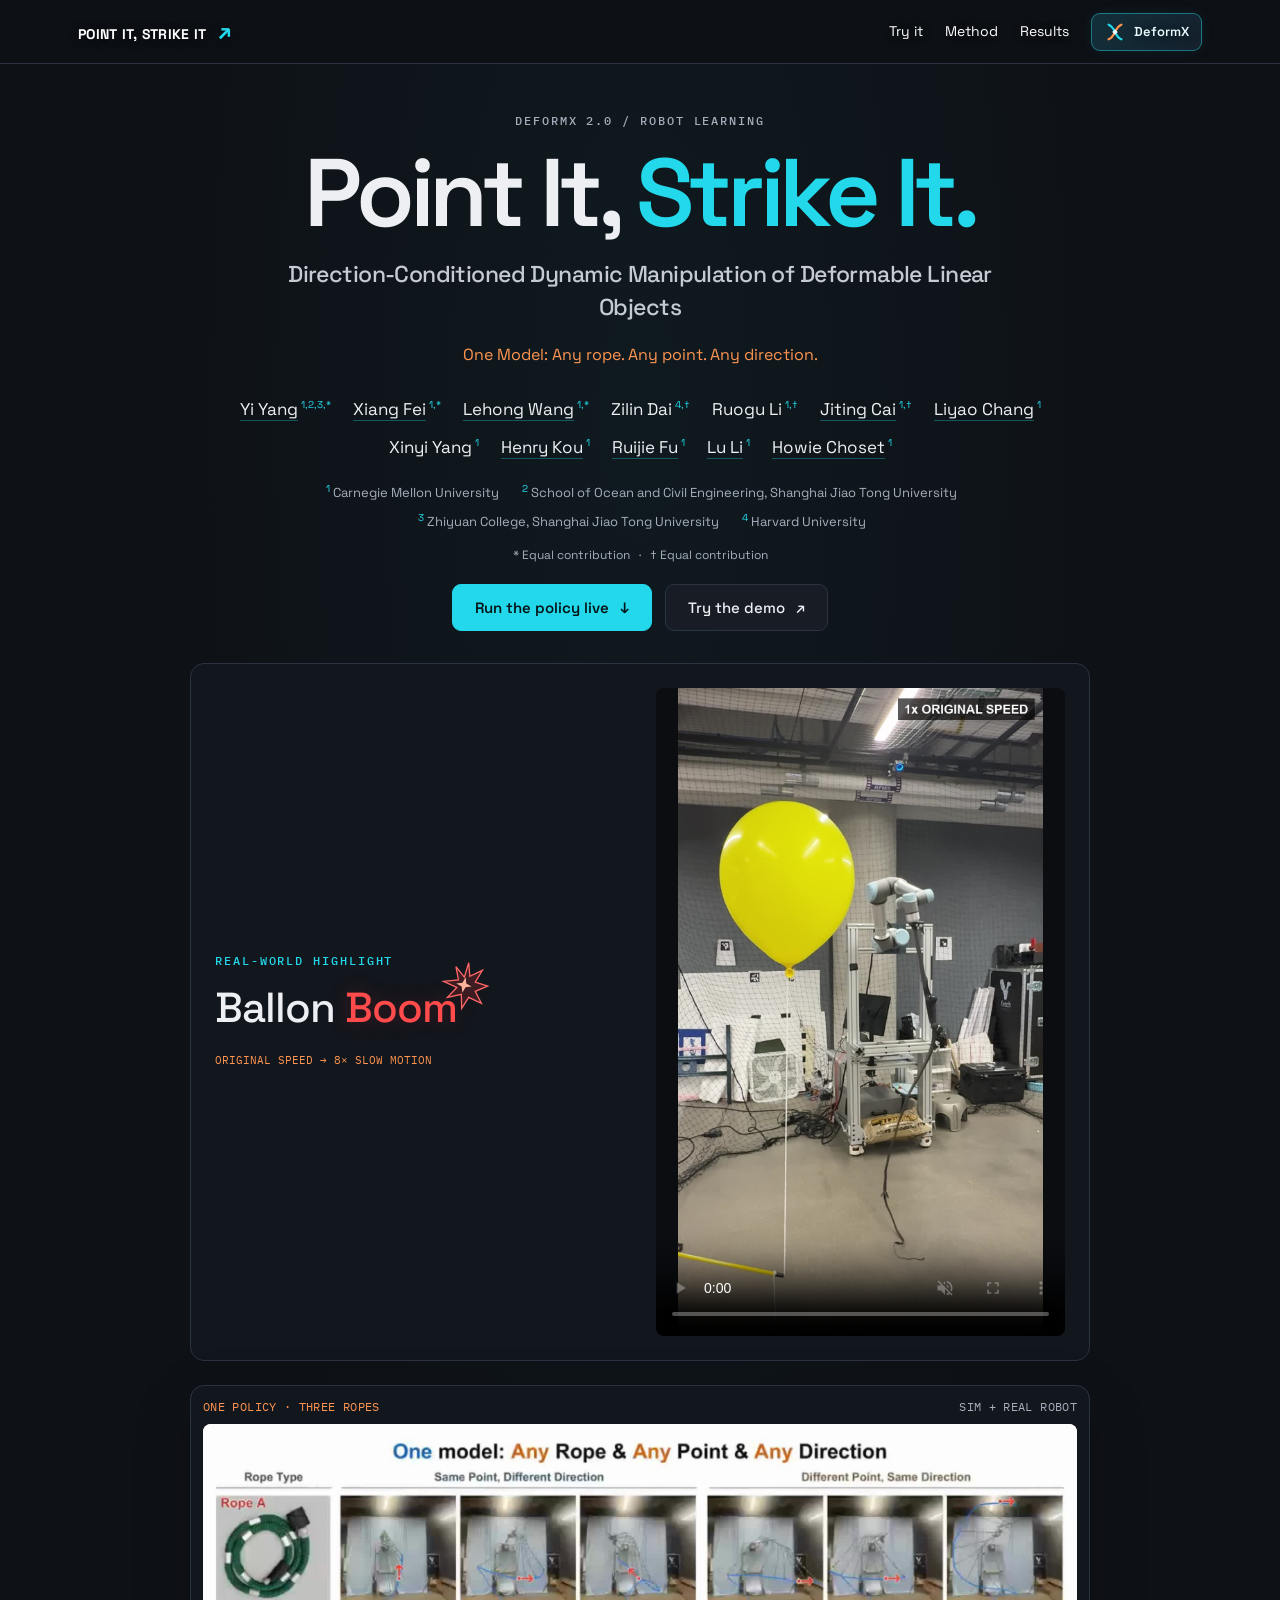
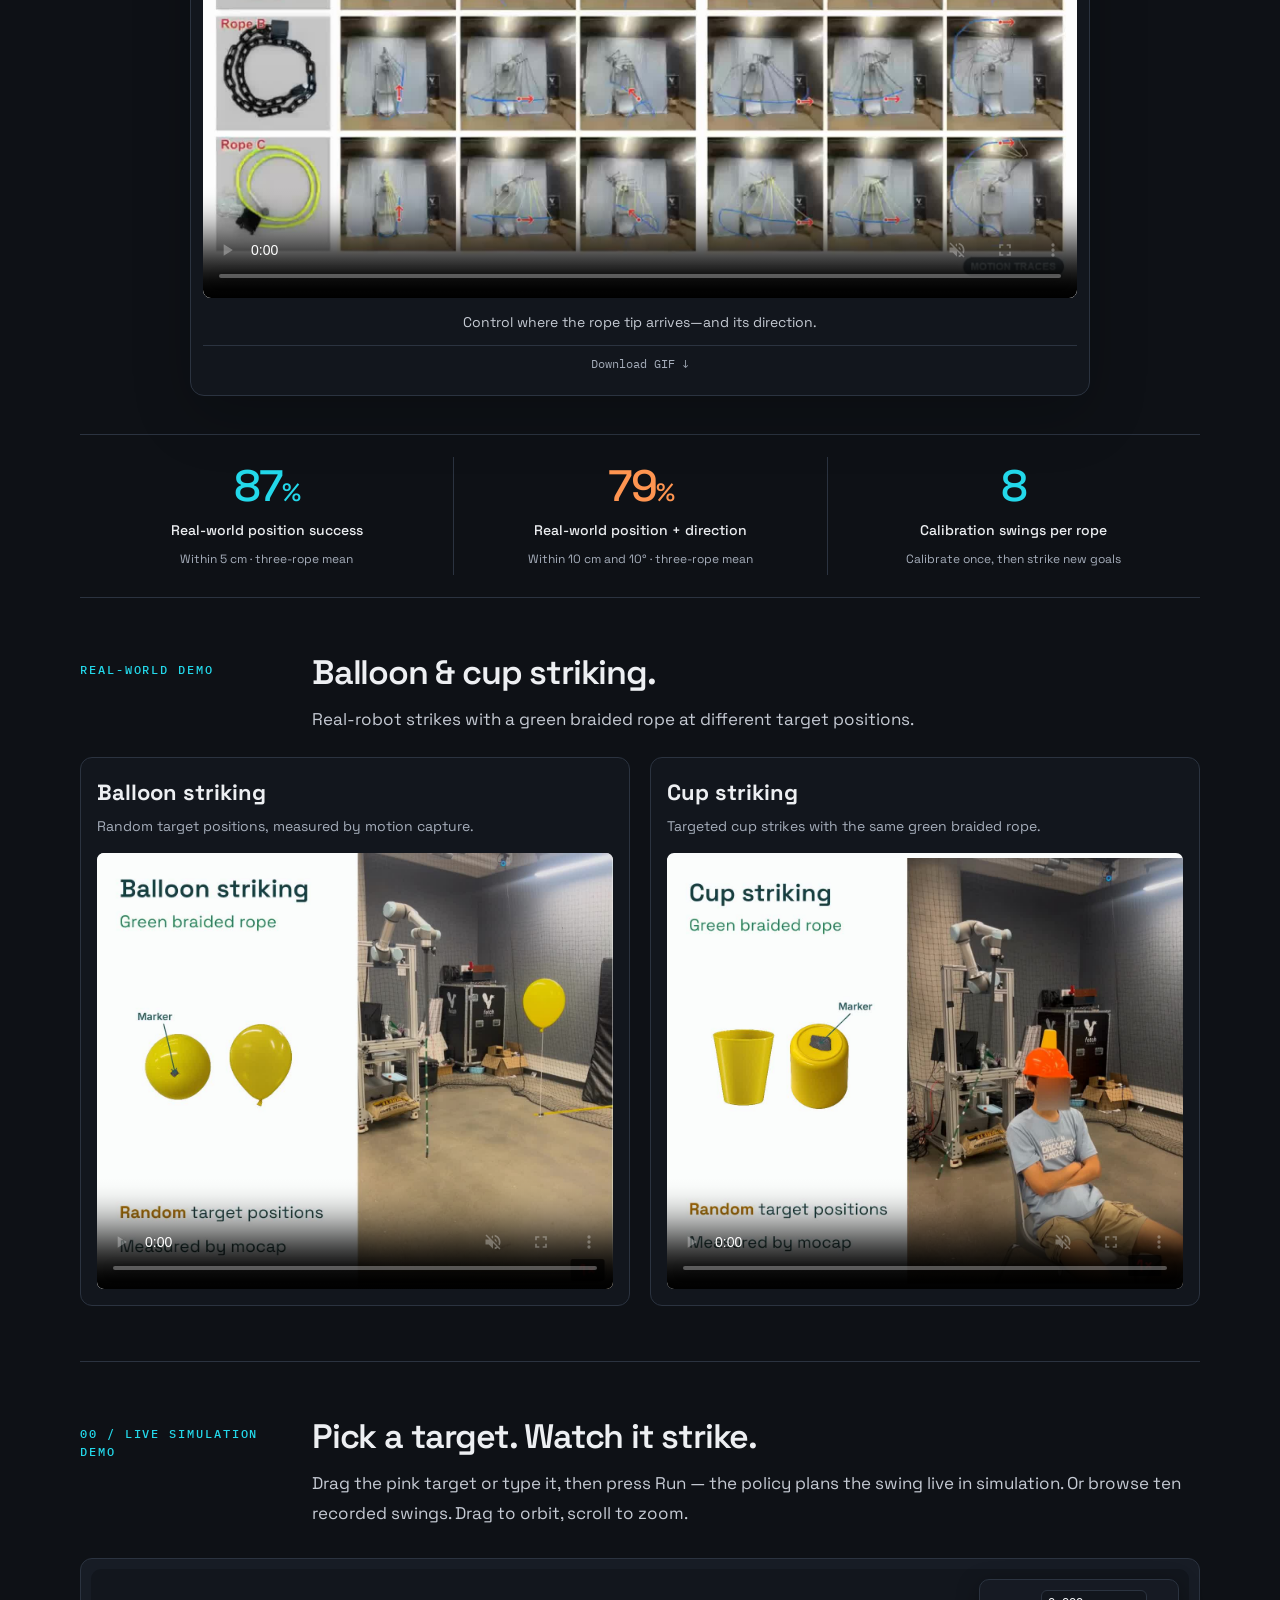
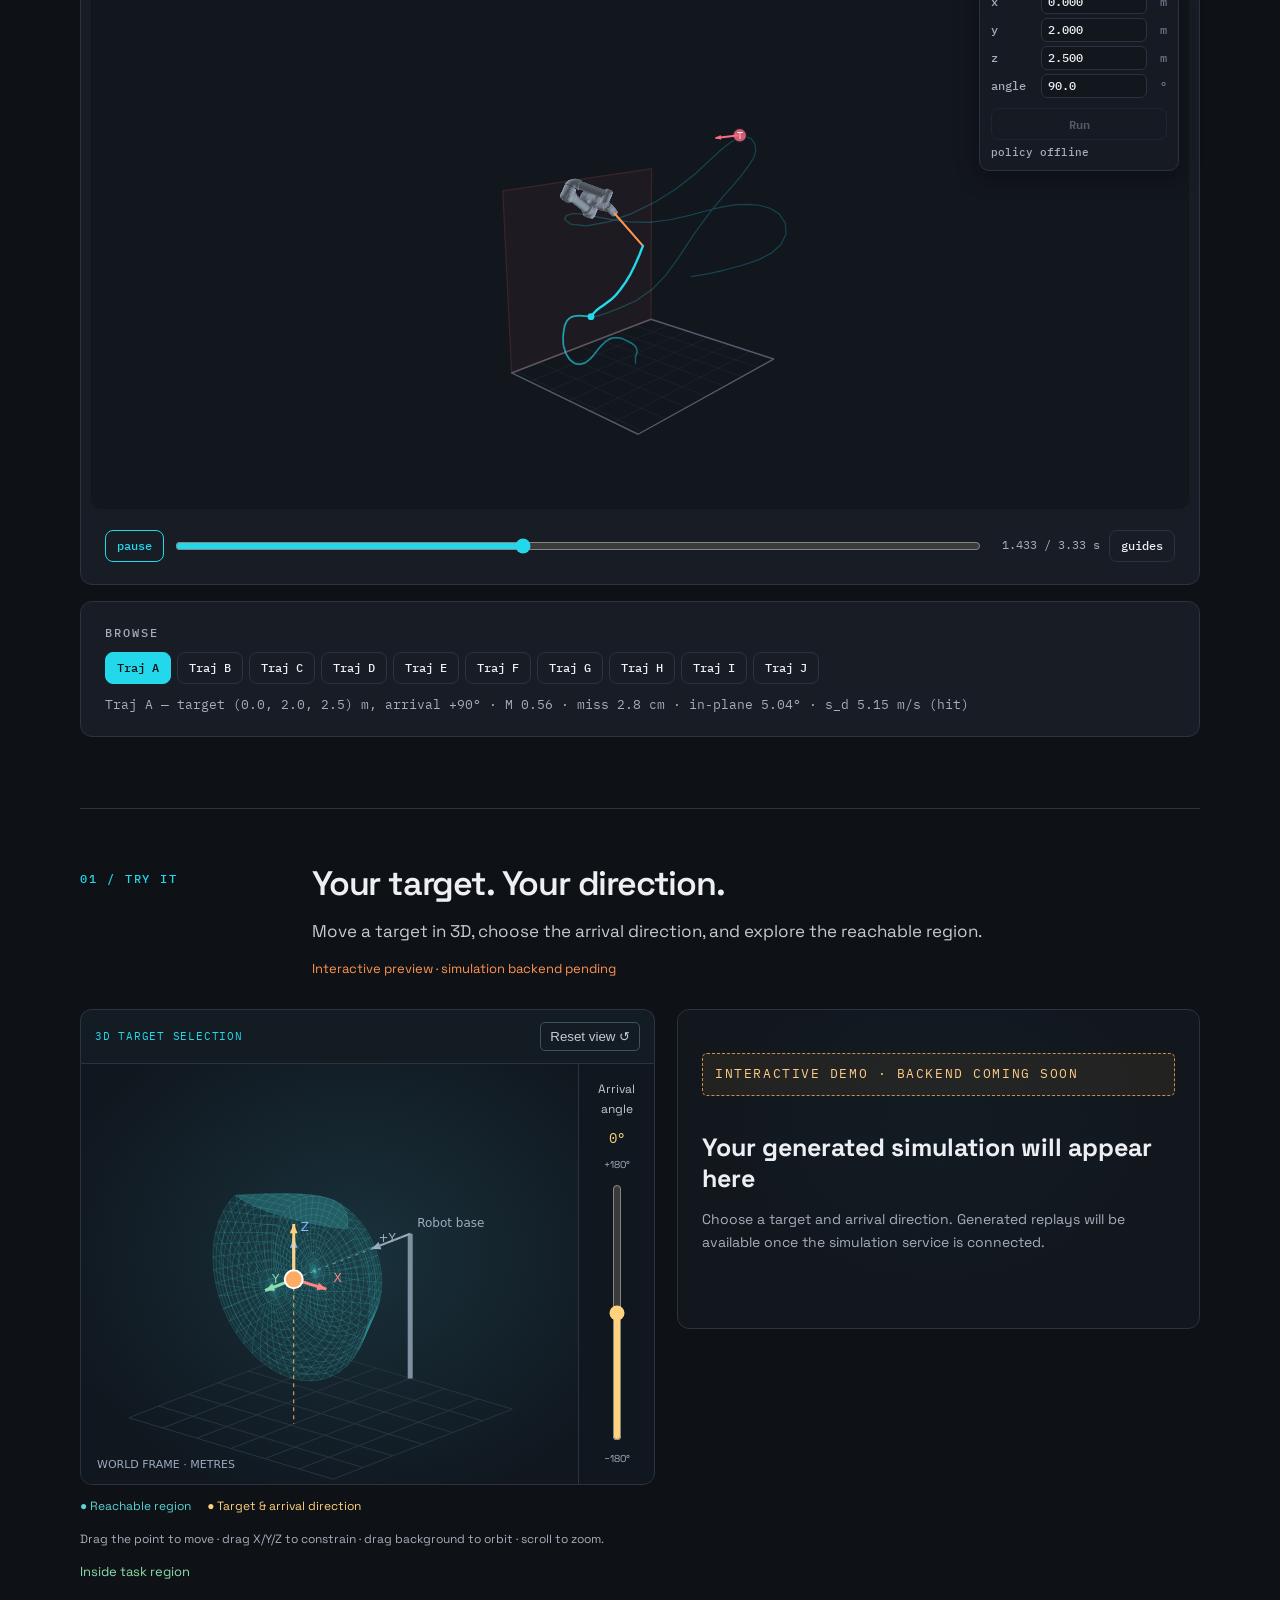
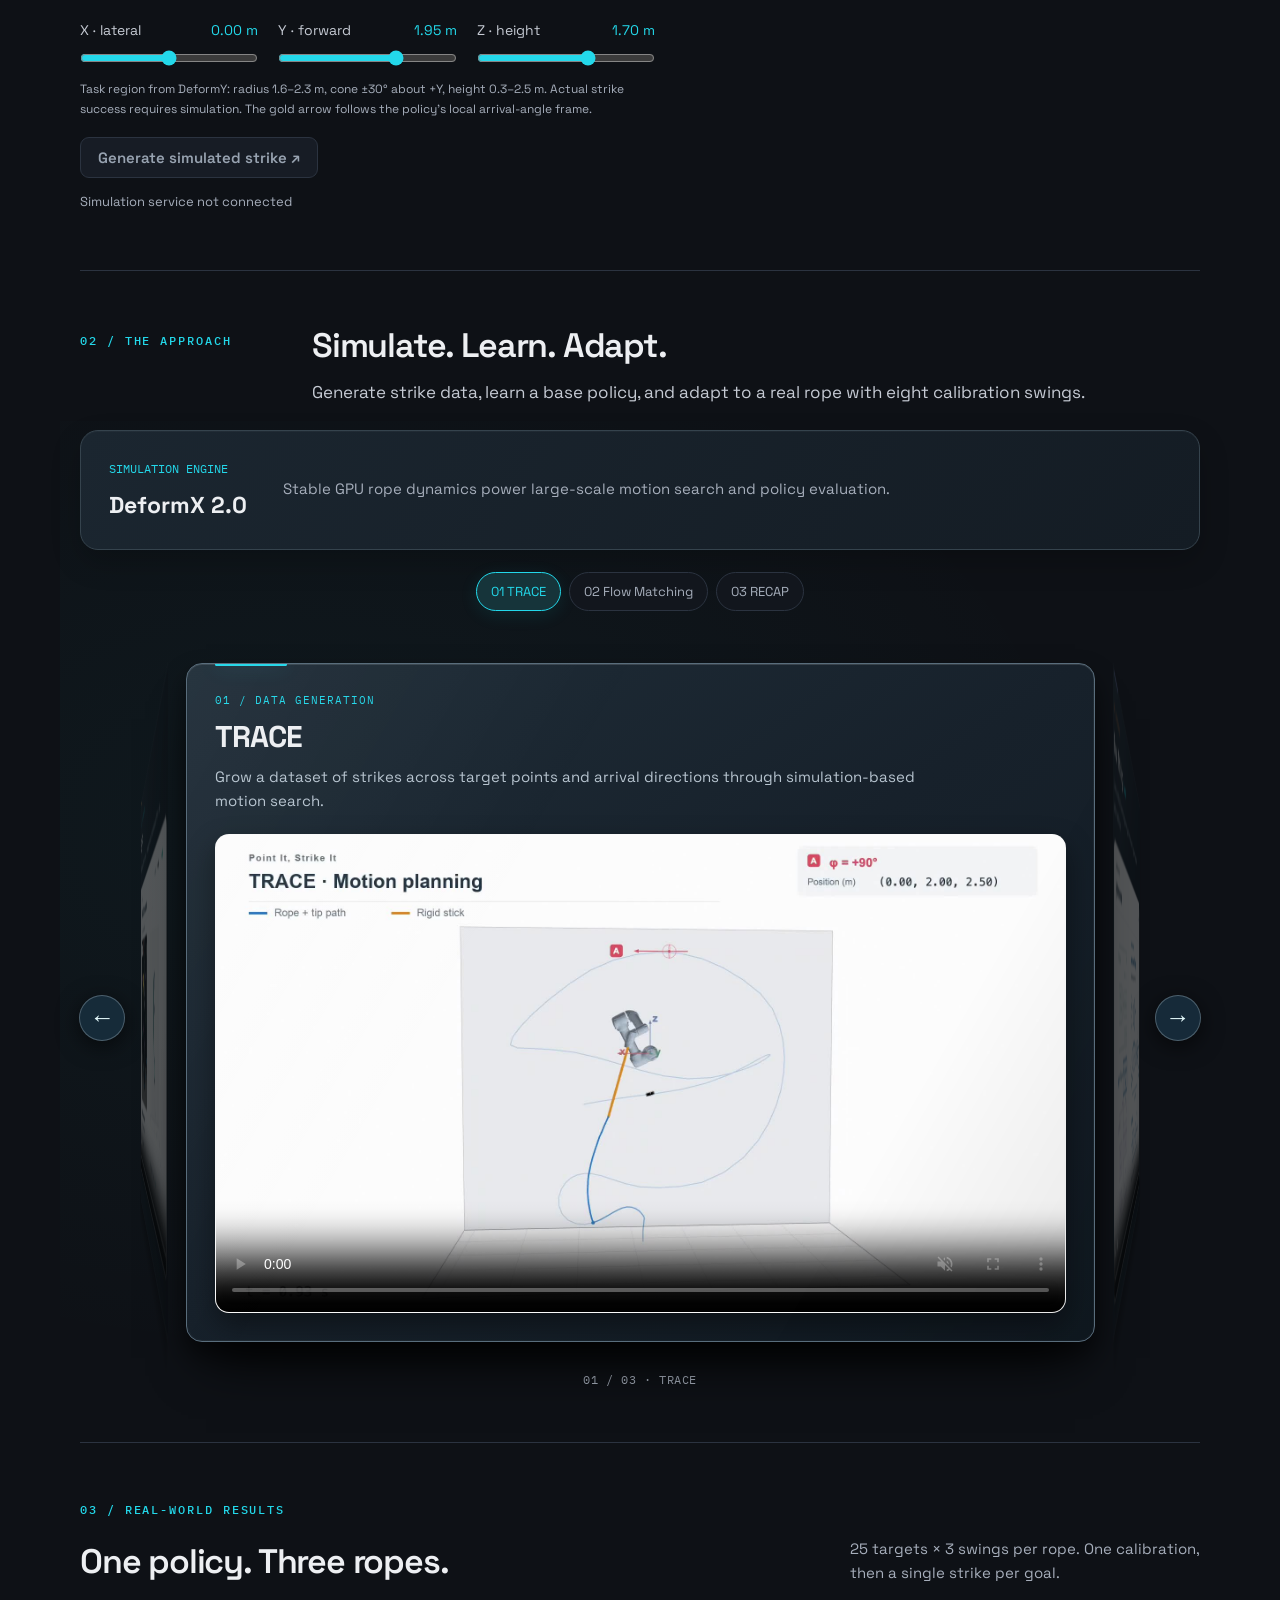
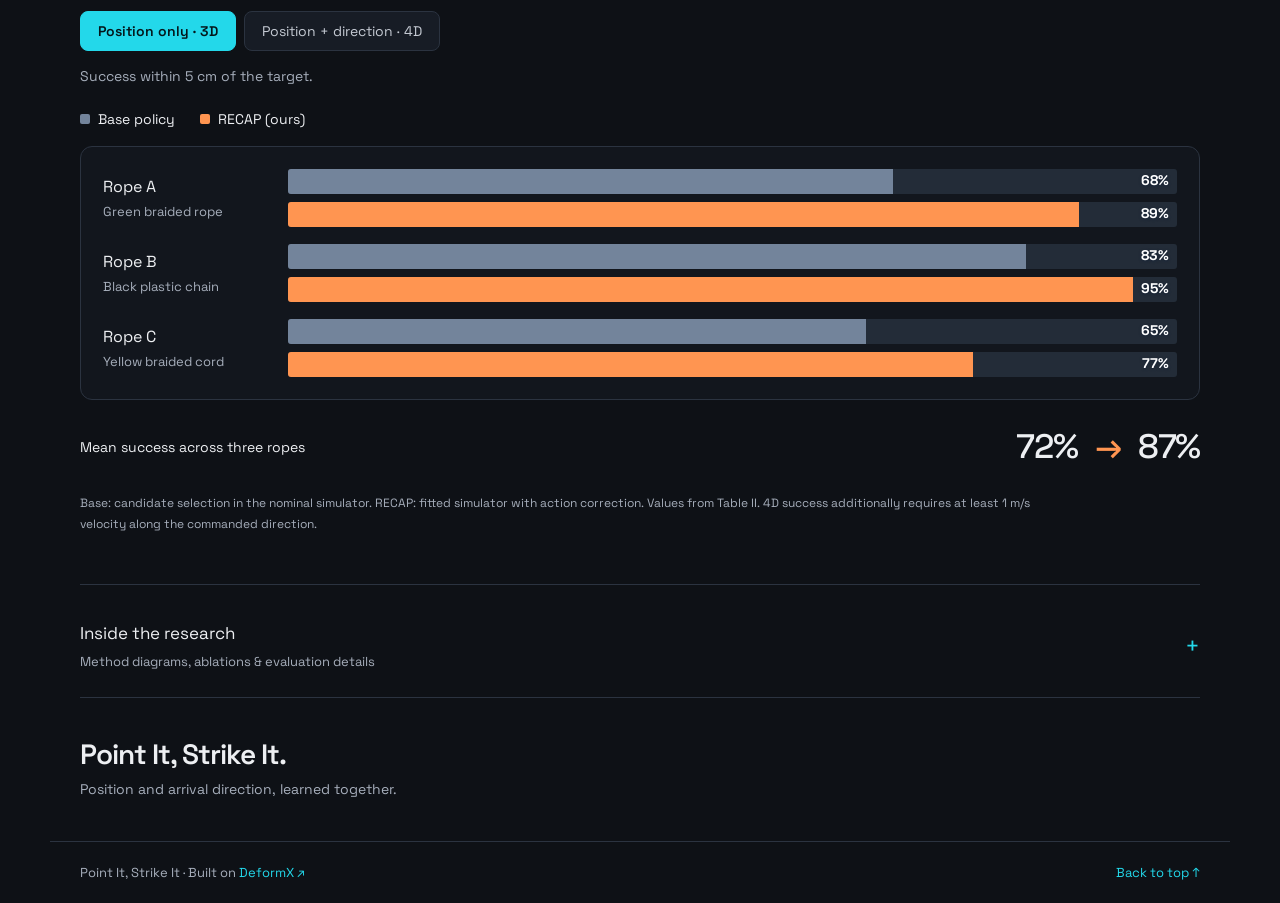
==== commit 12848742: "DeformY: retitle the replay section as the live demo; keep the goal arrow visible The 00 section now" ====
--- a/DeformY/index.html
+++ b/DeformY/index.html
@@ -1,4 +1,4 @@
 <!doctype html>
 <html lang="en"><head><meta charset="utf-8"><meta name="viewport" content="width=device-width,initial-scale=1"><meta name="description" content="Point It, Strike It: learning direction-conditioned dynamic rope manipulation with DeformX 2.0, TRACE, and RECAP."><title>Point It, Strike It — Dynamic Rope Manipulation</title><link rel="preconnect" href="https://fonts.googleapis.com"><link rel="preconnect" href="https://fonts.gstatic.com" crossorigin><link href="https://fonts.googleapis.com/css2?family=Space+Grotesk:wght@400;500;600;700&family=IBM+Plex+Mono:wght@400;500;600&display=swap" rel="stylesheet"><link rel="stylesheet" href="style.css?v=boom-word-1"></head>
 <body class="without-opening"><a class="skip" href="#overview">Skip to content</a><header><a class="brand" href="#">POINT IT, STRIKE IT<span class="brand-mark">↗</span></a><nav aria-label="Main navigation"><a href="#demo">Try it</a><a href="#method">Method</a><a href="#results">Results</a><a class="project-switch" href="https://deformx.github.io/" aria-label="Visit DeformX website"><svg class="project-icon" width="22" height="22" viewBox="0 0 24 24" fill="none" aria-hidden="true"><path d="M5 4C13 7 11 17 19 20" stroke="#23d8ea" stroke-width="2.4" stroke-linecap="round"/><path d="M19 4C11 7 13 17 5 20" stroke="#ff9551" stroke-width="2.4" stroke-linecap="round"/><path d="m12 9 3 3-3 3-3-3Z" fill="currentColor"/></svg><span>DeformX</span></a></nav></header>
-<main><section class="hero compact-hero" id="paper"><div class="hero-copy"><div class="eyebrow">DEFORMX 2.0 / ROBOT LEARNING</div><h1>Point It,<br><span>Strike It.</span></h1><h2>Direction-Conditioned Dynamic Manipulation of Deformable Linear Objects</h2><p class="hero-tag">One Model: Any rope. Any point. Any direction.</p><div class="paper-authors" aria-label="Authors"><span><a href="https://yiyang-23.github.io/" target="_blank" rel="noopener">Yi Yang</a><sup>1,2,3,*</sup></span><span><a href="https://edgarfx.github.io/" target="_blank" rel="noopener">Xiang Fei</a><sup>1,*</sup></span><span><a href="https://lehong-wang.github.io/" target="_blank" rel="noopener">Lehong Wang</a><sup>1,*</sup></span><span>Zilin Dai<sup>4,†</sup></span><span>Ruogu Li<sup>1,†</sup></span><span><a href="https://caijiting.github.io/" target="_blank" rel="noopener">Jiting Cai</a><sup>1,†</sup></span><span><a href="https://mengyaolichang.github.io/" target="_blank" rel="noopener">Liyao Chang</a><sup>1</sup></span><span>Xinyi Yang<sup>1</sup></span><span><a href="https://kenryhou2.github.io/" target="_blank" rel="noopener">Henry Kou</a><sup>1</sup></span><span><a href="https://ruijiefu.com/" target="_blank" rel="noopener">Ruijie Fu</a><sup>1</sup></span><span><a href="https://www.lilulab.com/" target="_blank" rel="noopener">Lu Li</a><sup>1</sup></span><span><a href="https://www.cs.cmu.edu/~choset/" target="_blank" rel="noopener">Howie Choset</a><sup>1</sup></span></div><div class="paper-affiliations"><span><sup>1</sup> Carnegie Mellon University</span><span><sup>2</sup> School of Ocean and Civil Engineering, Shanghai Jiao Tong University</span><span><sup>3</sup> Zhiyuan College, Shanghai Jiao Tong University</span><span><sup>4</sup> Harvard University</span></div><p class="equal-contribution">* Equal contribution &nbsp; · &nbsp; † Equal contribution</p><div class="actions"><a class="button" href="#swings" title="Place a target and run the policy on our GPU (simulation)">Run the policy live <span aria-hidden="true">↓</span></a><a class="button secondary" href="#demo">Try the demo <span aria-hidden="true">↗</span></a></div></div><figure class="burst-highlight" id="balloon-highlight"><div class="burst-copy"><div class="eyebrow">REAL-WORLD HIGHLIGHT</div><h2 class="balloon-boom-title">Ballon <span class="boom-word">Boom<svg class="boom-burst" viewBox="0 0 80 80" fill="none" aria-hidden="true"><path d="m40 5 6 20 17-13-7 20 20 2-17 12 13 16-21-5-7 19-5-21-20 9 11-18-22-5 22-7-8-19 16 13Z" fill="#ff9551" fill-opacity=".13" stroke="#ffbb66" stroke-width="2"/><path d="m40 28 3 9 9 3-9 3-3 9-3-9-9-3 9-3Z" fill="#ffd87d"/></svg></span></h2><span class="burst-speed">ORIGINAL SPEED → 8× SLOW MOTION</span></div><video autoplay muted loop playsinline controls preload="none" width="1052" height="1872" poster="assets/balloon-burst-25s.jpg" aria-label="Balloon burst at original speed followed by eight-times slow motion"><source data-src="assets/balloon-burst-23s.mp4" type="video/mp4"></video></figure><figure class="hero-visual"><div class="figure-top"><span>ONE POLICY · THREE ROPES</span><span>SIM + REAL ROBOT</span></div><video class="hero-replay" loop muted playsinline controls preload="none" width="1880" height="1020" poster="assets/one-model-three-ropes-poster.jpg" aria-label="Three ropes striking different targets and arrival directions, in simulation and on the real robot"><source data-src="assets/one-model-three-ropes-lossless-web.mp4" type="video/mp4">Your browser does not support embedded video.</video><figcaption>Control where the rope tip arrives—and its direction.</figcaption><p class="video-note"><a href="assets/one-model-three-ropes-hd.gif" download>Download GIF ↓</a></p></figure></section><div class="metrics"><div><strong>87<span>%</span></strong><p>Real-world position success</p><small>Within 5 cm · three-rope mean</small></div><div><strong>79<span>%</span></strong><p>Real-world position + direction</p><small>Within 10 cm and 10° · three-rope mean</small></div><div><strong>8</strong><p>Calibration swings per rope</p><small>Calibrate once, then strike new goals</small></div></div><section class="section real-world-demo" id="real-world-demo"><div class="section-label">REAL-WORLD DEMO</div><div><h2>Balloon &amp; cup striking.</h2><p class="lead">Real-robot strikes with a green braided rope at different target positions.</p></div><div class="real-demo-grid"><figure><figcaption><h3>Balloon striking</h3><p>Random target positions, measured by motion capture.</p></figcaption><video muted loop playsinline controls preload="none" width="1276" height="1080" poster="assets/real-world-balloon-cropped.jpg" aria-label="Real-world balloon striking demonstration"><source data-src="assets/real-world-balloon-audio.mp4" type="video/mp4"></video></figure><figure><figcaption><h3>Cup striking</h3><p>Targeted cup strikes with the same green braided rope.</p></figcaption><video muted loop playsinline controls preload="none" width="1310" height="1080" poster="assets/real-world-cup-cropped.jpg" aria-label="Real-world cup striking demonstration"><source data-src="assets/real-world-cup-audio.mp4" type="video/mp4"></video></figure></div></section><section class="section swing-lab" id="swings"><div class="section-label">00 / SIMULATION REPLAY</div><div><h2>Ten swings, replayed live.</h2><p class="lead">Solver output in an interactive 3D viewer — drag to orbit, shift-drag to pan, scroll to zoom.</p></div><div class="viewer-stack wide"><div class="dy-card"><canvas id="swing-view" class="dy-view" height="540" style="height:540px" aria-label="3D replay of the selected rope swing"></canvas><div class="dy-pane" id="swing-view-ui"></div></div><div class="dy-card"><div class="dy-pane"><p class="dy-ttl">Browse</p><div id="swing-picker" class="dy-btns" role="group" aria-label="Choose a swing"></div><p class="dy-note" id="swing-note" aria-live="polite"></p></div></div></div></section><section class="section interactive-demo" id="demo"><div class="section-label">01 / TRY IT</div><div><h2>Your target. Your direction.</h2><p class="lead">Move a target in 3D, choose the arrival direction, and explore the reachable region.</p><p class="demo-notice">Interactive preview · simulation backend pending</p></div><div class="demo-layout wide"><div><div class="workspace-toolbar"><span>3D TARGET SELECTION</span><button type="button" id="reset-workspace">Reset view ↺</button></div><div class="workspace-stage"><canvas id="target-space" aria-label="3D target workspace. Drag the orange point to move it, drag colored axes for X, Y or Z, and drag the background to orbit. Use sliders below for keyboard control."></canvas><label class="arrival-rail">Arrival angle<output id="target-angle-value">0°</output><span class="angle-end">+180°</span><input id="target-angle" type="range" aria-orientation="vertical" min="-180" max="180" value="0" step="5"><span class="angle-end">−180°</span></label></div><div class="workspace-legend"><span>● Reachable region</span><span class="goal-legend">● Target &amp; arrival direction</span></div><p class="footnote">Drag the point to move · drag X/Y/Z to constrain · drag background to orbit · scroll to zoom.</p><p id="workspace-state" role="status"></p><div class="target-controls"><label>X · lateral <output id="target-x-value"></output><input id="target-x" type="range" min="-1.3" max="1.3" value="0" step="0.01"></label><label>Y · forward <output id="target-y-value"></output><input id="target-y" type="range" min="0.8" max="2.5" value="1.95" step="0.01"></label><label>Z · height <output id="target-z-value"></output><input id="target-z" type="range" min="0.3" max="2.5" value="1.7" step="0.01"></label></div><p class="footnote">Task region from DeformY: radius 1.6–2.3 m, cone ±30° about +Y, height 0.3–2.5 m. Actual strike success requires simulation. The gold arrow follows the policy’s local arrival-angle frame.</p><button class="button generate-button" id="generate-swing" disabled>Generate simulated strike ↗</button><p class="demo-state" id="demo-state" role="status">Simulation service not connected</p></div><div class="playback-panel"><div class="asset-label">INTERACTIVE DEMO · BACKEND COMING SOON</div><div id="replay-empty"><h3>Your generated simulation will appear here</h3><p>Choose a target and arrival direction. Generated replays will be available once the simulation service is connected.</p></div><video id="demo-video" controls playsinline hidden aria-label="Generated simulated rope strike"></video><p id="demo-result" class="footnote" aria-live="polite"></p></div></div></section><section id="method" class="section compact-method"><div class="section-label">02 / THE APPROACH</div><div><h2>Simulate. Learn. Adapt.</h2><p class="lead">Generate strike data, learn a base policy, and adapt to a real rope with eight calibration swings.</p></div><article class="method-foundation"><div><span class="step-number">SIMULATION ENGINE</span><h3>DeformX 2.0</h3></div><p>Stable GPU rope dynamics power large-scale motion search and policy evaluation.</p></article><div class="method-carousel-nav" aria-label="Method stages"><div class="method-tabs"><button type="button" data-method-slide="0" aria-pressed="true">01 TRACE</button><button type="button" data-method-slide="1" aria-pressed="false">02 Flow Matching</button><button type="button" data-method-slide="2" aria-pressed="false">03 RECAP</button></div></div><div class="method-loop" role="region" aria-roledescription="carousel" aria-label="Approach stages"><button class="loop-arrow loop-prev" type="button" id="method-prev" aria-label="Previous method stage">←</button><div class="steps method-steps" id="method-carousel" tabindex="0" role="region" aria-label="Method cards; use left and right arrow keys"><article><div class="method-copy"><span class="step-number">01 / DATA GENERATION</span><h3>TRACE</h3><p>Grow a dataset of strikes across target points and arrival directions through simulation-based motion search.</p></div><video loop muted playsinline controls preload="none" width="1920" height="1080" poster="assets/method-trace.jpg" aria-label="TRACE data generation and motion planning"><source data-src="assets/method-trace-web.mp4" type="video/mp4"></video></article><article><div class="method-copy"><span class="step-number">02 / BASE POLICY</span><h3>Flow Matching <span>· Base Policy</span></h3><p>Learn a conditional flow-matching base policy that generates nominal swings from target position and arrival direction.</p></div><video loop muted playsinline controls preload="none" width="1920" height="1080" poster="assets/method-flow-matching.jpg" aria-label="Flow Matching base policy generation"><source data-src="assets/method-flow-matching-web.mp4" type="video/mp4"></video></article><article><div class="method-copy"><span class="step-number">03 / REAL-ROPE ADAPTATION</span><h3>RECAP</h3><p>Calibrate once with eight swings, fit the real rope, then correct and select actions for new goals.</p></div><video loop muted playsinline controls preload="none" width="1920" height="1080" poster="assets/method-recap.jpg" aria-label="RECAP one-time rope calibration comparison"><source data-src="assets/method-recap-web.mp4" type="video/mp4"></video></article></div><button class="loop-arrow loop-next" type="button" id="method-next" aria-label="Next method stage">→</button><p class="loop-status" id="method-status" aria-live="polite" aria-atomic="true">01 / 03 · TRACE</p></div></section><section id="results" class="results"><div class="section-label">03 / REAL-WORLD RESULTS</div><div class="result-heading"><h2>One policy. Three ropes.</h2><p>25 targets × 3 swings per rope. One calibration, then a single strike per goal.</p></div><div class="controls" role="group" aria-label="Choose goal type"><button class="selected" data-mode="position" aria-pressed="true">Position only · 3D</button><button data-mode="direction" aria-pressed="false">Position + direction · 4D</button></div><p id="criterion">Success within 5 cm of the target.</p><div class="legend"><span><i></i>Base policy</span><span><i></i>RECAP (ours)</span></div><div class="chart" id="chart" aria-live="polite"></div><div class="result-total"><span>Mean success across three ropes</span><strong id="total">72% <span>→</span> 87%</strong></div><p class="footnote">Base: candidate selection in the nominal simulator. RECAP: fitted simulator with action correction. Values from Table II. 4D success additionally requires at least 1 m/s velocity along the commanded direction.</p></section><section class="more-content"><details class="disclosure"><summary><span>Inside the research<small>Method diagrams, ablations &amp; evaluation details</small></span><span class="expand-icon" aria-hidden="true">+</span></summary><div class="disclosure-body"><section id="overview" class="section intro"><div class="section-label">01 / OVERVIEW</div><div><h2>Hitting the point is only<br>part of the task.</h2><p class="lead">A rope tip can reach the same point from very different directions. We learn to control both: a 3D target position and a 1D arrival angle.</p><p>Our framework generates striking motions in simulation, learns multiple ways to reach a goal, and adapts to a real rope through eight calibration swings. Once calibrated, the robot executes a single strike for each new goal without repeated real-world attempts.</p><div class="goal"><span>THE 4D GOAL</span><strong>3D position <i>+</i> arrival angle</strong></div><p class="footnote goal-note">The arrival angle is measured after projecting the tip velocity onto the tangent plane of the arm-centered sphere; it is not a free 3D orientation. Goals are evaluated within the robot’s reachable workspace.</p></div></section><section id="method-details" class="section method"><div class="section-label">04 / HOW IT WORKS</div><div><h2>Simulate. Learn. Adapt.</h2><p class="lead">From a physics simulator to a direction-conditioned strike on real hardware.</p></div><div class="steps"><article><span class="step-number">01</span><h3>DeformX 2.0</h3><h4>Generate at scale</h4><p>A GPU-accelerated Cosserat rod solver with cross-flow aerodynamic drag supports parallel rope simulation and motion search.</p><div class="step-detail">Over 20,000× batched throughput¹</div></article><article><span class="step-number">02</span><h3>TRACE + flow matching</h3><h4>Learn reliable swings</h4><p>Starting from one manually tuned swing verified on hardware, TRACE warm-starts each new search from the stored tip path closest to the goal—not simply the closest previously solved target. A conditional flow-matching policy learns distinct swings, with the goal injected into every residual block.</p><div class="step-detail">98.3% data-generation coverage</div></article><article><span class="step-number">03</span><h3>RECAP</h3><h4>Adapt to a real rope</h4><p>Eight swings identify rope and rig parameters. A simulation-trained correction policy proposes actions, and the fitted simulator selects the best candidate.</p><div class="step-detail">One calibration, many new goals</div></article></div><figure class="method-figure"><a href="assets/method-trimmed.png" target="_blank" rel="noopener" aria-label="View full method diagram"><img loading="lazy" src="assets/method-trimmed.png" width="1521" height="576" alt="System overview: TRACE data generation and conditional flow matching, followed by RECAP calibration, action correction and simulator verification."></a><figcaption>System overview and network architecture. Training is performed in simulation; real-world data is used for per-rope calibration.</figcaption></figure><p class="footnote">¹ Reported throughput relative to DeformX, with 8,192 parallel environments on an RTX 4090. See Table I in the paper for the benchmark setup.</p></section><section class="section evidence"><div class="section-label">CALIBRATION IN PRACTICE</div><div><h2>Eight swings to adapt.<br>One strike per new goal.</h2><p class="lead">RECAP fits 11 rope and rig parameters to motion-captured rope-tip trajectories. It then generates eight corrected actions and compares them with the nominal action in the fitted simulator.</p><p>The robot executes the best candidate. The correction policy is trained in simulation; calibration is performed once per rope, and execution has no online feedback.</p></div><div class="wide table-wrap"><table><caption>Hardware means across three ropes · Table II</caption><thead><tr><th>Method</th><th>3D ≤ 5 cm</th><th>4D ≤ 5 cm, 10°</th><th>4D ≤ 10 cm, 10°</th><th>4D mean miss</th></tr></thead><tbody><tr><th>Base</th><td>72%</td><td>28%</td><td>50%</td><td>10.6 cm</td></tr><tr><th>Learned identification baseline</th><td>74%</td><td>28%</td><td>51%</td><td>10.2 cm</td></tr><tr class="ours"><th>RECAP</th><td>87%</td><td>52%</td><td>79%</td><td>5.6 cm</td></tr></tbody></table><p class="footnote">The learned identification baseline follows the paper’s Wiggle&amp;Go-style parameter estimator with candidate selection and no action correction. All 4D success rates also require ≥ 1 m/s along the commanded direction.</p></div><figure class="method-figure"><a href="assets/workspace-trimmed.png" target="_blank" rel="noopener"><img loading="lazy" src="assets/workspace-trimmed.png" alt="Rope A workspace success and distance maps for Base, Baseline and RECAP"></a><figcaption>Rope A: RECAP improves success across the evaluated workspace. Dots are measured targets; shaded regions interpolate those measurements. The 3D and 4D panels use different distance thresholds, as labeled.</figcaption></figure></section><section class="section"><div class="section-label">05 / TRACE</div><div><h2>Grow reliable motion patterns<br>into a training dataset.</h2><p class="lead">A successful tip trajectory contains useful starting points for many nearby goals.</p><p>TRACE searches from the closest stored tip path, penalizes bending and abrupt tip motion, refines neighboring solutions, and relabels successful trajectory segments with their achieved goals. This creates consistent goal–action pairs without a human demonstration corpus.</p><div class="table-wrap"><table><caption>Data generation and downstream policy · Table IV</caption><thead><tr><th>Generator</th><th>Coverage</th><th>One-shot</th><th>Best-of-64</th></tr></thead><tbody><tr><th>CEM with example</th><td>49.5%</td><td>58.5%</td><td>68.5%</td></tr><tr><th>TRACE without example</th><td>96.8%</td><td>75.5%</td><td>83.9%</td></tr><tr class="ours"><th>TRACE</th><td>98.3%</td><td>73.5%</td><td>92.1%</td></tr></tbody></table></div><p class="footnote">Coverage measures solved generation targets. The example-free variant has higher one-shot accuracy; full TRACE provides higher coverage and stronger accuracy after candidate selection.</p></div></section><section class="section simulation"><div class="section-label">06 / GENERATIVE POLICY</div><div><h2>Learning more than one<br>way to hit a goal.</h2><p class="lead">Distinct swings can reach the same target. A generative policy preserves these alternatives instead of averaging them into an invalid motion.</p><p>Goal and flow-time conditioning enter every residual block through zero-initialized modulation. At inference, 64 candidates are sampled with 50 Euler steps and ranked in simulation.</p><figure class="method-figure"><a href="assets/motion-patterns-trimmed.png" target="_blank" rel="noopener"><img loading="lazy" src="assets/motion-patterns-trimmed.png" alt="Conditional flow-matching ablation comparing samples and flow fields across motion patterns"></a><figcaption>Figure 5: conditioning in every block concentrates samples around distinct motion patterns. Regression may average incompatible swings.</figcaption></figure><div class="table-wrap"><table><caption>Policy evaluation on 5,700 held-out goals</caption><thead><tr><th scope="col">Method</th><th scope="col">One-shot</th><th scope="col">Best-of-64</th></tr></thead><tbody><tr class="ours"><th scope="row">Ours</th><td>73.5%</td><td>92.1%</td></tr><tr><th scope="row">Naive flow matching</th><td>67.9%</td><td>88.9%</td></tr><tr><th scope="row">Regression</th><td>21.4%</td><td>—</td></tr><tr><th scope="row">Nearest neighbor</th><td>33.6%</td><td>—</td></tr></tbody></table></div><p class="footnote">Success within 5 cm and 10°. One-shot evaluates one policy sample; best-of-64 selects a candidate using the simulator. Table III in the paper.</p></div></section><section class="section"><div class="section-label">07 / DEFORMX 2.0</div><div><h2>The simulation engine<br>behind the strikes.</h2><p class="lead">A stable GPU Cosserat rod solver and quadratic cross-flow drag make large-scale search, policy training and candidate verification practical.</p><p>The reported &gt;20,000× improvement compares batch throughput at 8,192 environments on an RTX 4090 with the original single-thread CPU DeformX. It does not mean a single environment runs 20,000× faster.</p><div class="table-wrap"><table><caption>Same 1 m, 20-segment rope · Table I</caption><thead><tr><th>Engine</th><th>Environments</th><th>Batch update rate</th><th>Sim / wall time</th></tr></thead><tbody><tr><th>DeformX · CPU, 1 thread</th><td>1</td><td>12.9 Hz</td><td>0.22×</td></tr><tr><th>DeformX 2.0 · RTX 4090</th><td>1</td><td>136 Hz</td><td>2.3×</td></tr><tr class="ours"><th>DeformX 2.0 · RTX 4090</th><td>8,192</td><td>34.5 Hz</td><td>4,710×</td></tr></tbody></table></div></div></section><section class="section"><div class="section-label">SCOPE &amp; LIMITATIONS</div><div><h2>What the current system covers.</h2><p>The demonstrated task is single-swing rope-tip striking within the tested workspace. It does not yet address sustained contact, obstacle interaction or multi-stage manipulation. Execution remains open-loop after calibration, and transfer may degrade outside the dynamics represented during training.</p></div></section></div></details></section><section class="closing compact-closing"><div><h2>Point It, Strike It.</h2><p>Position and arrival direction, learned together.</p></div></section></main><footer><span>Point It, Strike It · Built on <a href="https://deformx.github.io/" target="_blank" rel="noopener">DeformX ↗</a></span><a href="#">Back to top ↑</a></footer><script src="script.js?v=respect-pause-1"></script><script src="workspace3d.js?v=1"></script><script src="demo.js?v=workspace3d-1"></script><script src="assets/viewer/ropeviz.js?v=front-camera-1"></script><script src="viewer.js"></script></body></html>
+<main><section class="hero compact-hero" id="paper"><div class="hero-copy"><div class="eyebrow">DEFORMX 2.0 / ROBOT LEARNING</div><h1>Point It,<br><span>Strike It.</span></h1><h2>Direction-Conditioned Dynamic Manipulation of Deformable Linear Objects</h2><p class="hero-tag">One Model: Any rope. Any point. Any direction.</p><div class="paper-authors" aria-label="Authors"><span><a href="https://yiyang-23.github.io/" target="_blank" rel="noopener">Yi Yang</a><sup>1,2,3,*</sup></span><span><a href="https://edgarfx.github.io/" target="_blank" rel="noopener">Xiang Fei</a><sup>1,*</sup></span><span><a href="https://lehong-wang.github.io/" target="_blank" rel="noopener">Lehong Wang</a><sup>1,*</sup></span><span>Zilin Dai<sup>4,†</sup></span><span>Ruogu Li<sup>1,†</sup></span><span><a href="https://caijiting.github.io/" target="_blank" rel="noopener">Jiting Cai</a><sup>1,†</sup></span><span><a href="https://mengyaolichang.github.io/" target="_blank" rel="noopener">Liyao Chang</a><sup>1</sup></span><span>Xinyi Yang<sup>1</sup></span><span><a href="https://kenryhou2.github.io/" target="_blank" rel="noopener">Henry Kou</a><sup>1</sup></span><span><a href="https://ruijiefu.com/" target="_blank" rel="noopener">Ruijie Fu</a><sup>1</sup></span><span><a href="https://www.lilulab.com/" target="_blank" rel="noopener">Lu Li</a><sup>1</sup></span><span><a href="https://www.cs.cmu.edu/~choset/" target="_blank" rel="noopener">Howie Choset</a><sup>1</sup></span></div><div class="paper-affiliations"><span><sup>1</sup> Carnegie Mellon University</span><span><sup>2</sup> School of Ocean and Civil Engineering, Shanghai Jiao Tong University</span><span><sup>3</sup> Zhiyuan College, Shanghai Jiao Tong University</span><span><sup>4</sup> Harvard University</span></div><p class="equal-contribution">* Equal contribution &nbsp; · &nbsp; † Equal contribution</p><div class="actions"><a class="button" href="#swings" title="Place a target and run the policy on our GPU (simulation)">Run the policy live <span aria-hidden="true">↓</span></a><a class="button secondary" href="#demo">Try the demo <span aria-hidden="true">↗</span></a></div></div><figure class="burst-highlight" id="balloon-highlight"><div class="burst-copy"><div class="eyebrow">REAL-WORLD HIGHLIGHT</div><h2 class="balloon-boom-title">Ballon <span class="boom-word">Boom<svg class="boom-burst" viewBox="0 0 80 80" fill="none" aria-hidden="true"><path d="m40 5 6 20 17-13-7 20 20 2-17 12 13 16-21-5-7 19-5-21-20 9 11-18-22-5 22-7-8-19 16 13Z" fill="#ff9551" fill-opacity=".13" stroke="#ffbb66" stroke-width="2"/><path d="m40 28 3 9 9 3-9 3-3 9-3-9-9-3 9-3Z" fill="#ffd87d"/></svg></span></h2><span class="burst-speed">ORIGINAL SPEED → 8× SLOW MOTION</span></div><video autoplay muted loop playsinline controls preload="none" width="1052" height="1872" poster="assets/balloon-burst-25s.jpg" aria-label="Balloon burst at original speed followed by eight-times slow motion"><source data-src="assets/balloon-burst-23s.mp4" type="video/mp4"></video></figure><figure class="hero-visual"><div class="figure-top"><span>ONE POLICY · THREE ROPES</span><span>SIM + REAL ROBOT</span></div><video class="hero-replay" loop muted playsinline controls preload="none" width="1880" height="1020" poster="assets/one-model-three-ropes-poster.jpg" aria-label="Three ropes striking different targets and arrival directions, in simulation and on the real robot"><source data-src="assets/one-model-three-ropes-lossless-web.mp4" type="video/mp4">Your browser does not support embedded video.</video><figcaption>Control where the rope tip arrives—and its direction.</figcaption><p class="video-note"><a href="assets/one-model-three-ropes-hd.gif" download>Download GIF ↓</a></p></figure></section><div class="metrics"><div><strong>87<span>%</span></strong><p>Real-world position success</p><small>Within 5 cm · three-rope mean</small></div><div><strong>79<span>%</span></strong><p>Real-world position + direction</p><small>Within 10 cm and 10° · three-rope mean</small></div><div><strong>8</strong><p>Calibration swings per rope</p><small>Calibrate once, then strike new goals</small></div></div><section class="section real-world-demo" id="real-world-demo"><div class="section-label">REAL-WORLD DEMO</div><div><h2>Balloon &amp; cup striking.</h2><p class="lead">Real-robot strikes with a green braided rope at different target positions.</p></div><div class="real-demo-grid"><figure><figcaption><h3>Balloon striking</h3><p>Random target positions, measured by motion capture.</p></figcaption><video muted loop playsinline controls preload="none" width="1276" height="1080" poster="assets/real-world-balloon-cropped.jpg" aria-label="Real-world balloon striking demonstration"><source data-src="assets/real-world-balloon-audio.mp4" type="video/mp4"></video></figure><figure><figcaption><h3>Cup striking</h3><p>Targeted cup strikes with the same green braided rope.</p></figcaption><video muted loop playsinline controls preload="none" width="1310" height="1080" poster="assets/real-world-cup-cropped.jpg" aria-label="Real-world cup striking demonstration"><source data-src="assets/real-world-cup-audio.mp4" type="video/mp4"></video></figure></div></section><section class="section swing-lab" id="swings"><div class="section-label">00 / LIVE SIMULATION DEMO</div><div><h2>Pick a target. Watch it strike.</h2><p class="lead">Drag the pink target or type it, then press Run — the policy plans the swing live in simulation. Or browse ten recorded swings. Drag to orbit, scroll to zoom.</p></div><div class="viewer-stack wide"><div class="dy-card"><canvas id="swing-view" class="dy-view" height="540" style="height:540px" aria-label="3D replay of the selected rope swing"></canvas><div class="dy-pane" id="swing-view-ui"></div></div><div class="dy-card"><div class="dy-pane"><p class="dy-ttl">Browse</p><div id="swing-picker" class="dy-btns" role="group" aria-label="Choose a swing"></div><p class="dy-note" id="swing-note" aria-live="polite"></p></div></div></div></section><section class="section interactive-demo" id="demo"><div class="section-label">01 / TRY IT</div><div><h2>Your target. Your direction.</h2><p class="lead">Move a target in 3D, choose the arrival direction, and explore the reachable region.</p><p class="demo-notice">Interactive preview · simulation backend pending</p></div><div class="demo-layout wide"><div><div class="workspace-toolbar"><span>3D TARGET SELECTION</span><button type="button" id="reset-workspace">Reset view ↺</button></div><div class="workspace-stage"><canvas id="target-space" aria-label="3D target workspace. Drag the orange point to move it, drag colored axes for X, Y or Z, and drag the background to orbit. Use sliders below for keyboard control."></canvas><label class="arrival-rail">Arrival angle<output id="target-angle-value">0°</output><span class="angle-end">+180°</span><input id="target-angle" type="range" aria-orientation="vertical" min="-180" max="180" value="0" step="5"><span class="angle-end">−180°</span></label></div><div class="workspace-legend"><span>● Reachable region</span><span class="goal-legend">● Target &amp; arrival direction</span></div><p class="footnote">Drag the point to move · drag X/Y/Z to constrain · drag background to orbit · scroll to zoom.</p><p id="workspace-state" role="status"></p><div class="target-controls"><label>X · lateral <output id="target-x-value"></output><input id="target-x" type="range" min="-1.3" max="1.3" value="0" step="0.01"></label><label>Y · forward <output id="target-y-value"></output><input id="target-y" type="range" min="0.8" max="2.5" value="1.95" step="0.01"></label><label>Z · height <output id="target-z-value"></output><input id="target-z" type="range" min="0.3" max="2.5" value="1.7" step="0.01"></label></div><p class="footnote">Task region from DeformY: radius 1.6–2.3 m, cone ±30° about +Y, height 0.3–2.5 m. Actual strike success requires simulation. The gold arrow follows the policy’s local arrival-angle frame.</p><button class="button generate-button" id="generate-swing" disabled>Generate simulated strike ↗</button><p class="demo-state" id="demo-state" role="status">Simulation service not connected</p></div><div class="playback-panel"><div class="asset-label">INTERACTIVE DEMO · BACKEND COMING SOON</div><div id="replay-empty"><h3>Your generated simulation will appear here</h3><p>Choose a target and arrival direction. Generated replays will be available once the simulation service is connected.</p></div><video id="demo-video" controls playsinline hidden aria-label="Generated simulated rope strike"></video><p id="demo-result" class="footnote" aria-live="polite"></p></div></div></section><section id="method" class="section compact-method"><div class="section-label">02 / THE APPROACH</div><div><h2>Simulate. Learn. Adapt.</h2><p class="lead">Generate strike data, learn a base policy, and adapt to a real rope with eight calibration swings.</p></div><article class="method-foundation"><div><span class="step-number">SIMULATION ENGINE</span><h3>DeformX 2.0</h3></div><p>Stable GPU rope dynamics power large-scale motion search and policy evaluation.</p></article><div class="method-carousel-nav" aria-label="Method stages"><div class="method-tabs"><button type="button" data-method-slide="0" aria-pressed="true">01 TRACE</button><button type="button" data-method-slide="1" aria-pressed="false">02 Flow Matching</button><button type="button" data-method-slide="2" aria-pressed="false">03 RECAP</button></div></div><div class="method-loop" role="region" aria-roledescription="carousel" aria-label="Approach stages"><button class="loop-arrow loop-prev" type="button" id="method-prev" aria-label="Previous method stage">←</button><div class="steps method-steps" id="method-carousel" tabindex="0" role="region" aria-label="Method cards; use left and right arrow keys"><article><div class="method-copy"><span class="step-number">01 / DATA GENERATION</span><h3>TRACE</h3><p>Grow a dataset of strikes across target points and arrival directions through simulation-based motion search.</p></div><video loop muted playsinline controls preload="none" width="1920" height="1080" poster="assets/method-trace.jpg" aria-label="TRACE data generation and motion planning"><source data-src="assets/method-trace-web.mp4" type="video/mp4"></video></article><article><div class="method-copy"><span class="step-number">02 / BASE POLICY</span><h3>Flow Matching <span>· Base Policy</span></h3><p>Learn a conditional flow-matching base policy that generates nominal swings from target position and arrival direction.</p></div><video loop muted playsinline controls preload="none" width="1920" height="1080" poster="assets/method-flow-matching.jpg" aria-label="Flow Matching base policy generation"><source data-src="assets/method-flow-matching-web.mp4" type="video/mp4"></video></article><article><div class="method-copy"><span class="step-number">03 / REAL-ROPE ADAPTATION</span><h3>RECAP</h3><p>Calibrate once with eight swings, fit the real rope, then correct and select actions for new goals.</p></div><video loop muted playsinline controls preload="none" width="1920" height="1080" poster="assets/method-recap.jpg" aria-label="RECAP one-time rope calibration comparison"><source data-src="assets/method-recap-web.mp4" type="video/mp4"></video></article></div><button class="loop-arrow loop-next" type="button" id="method-next" aria-label="Next method stage">→</button><p class="loop-status" id="method-status" aria-live="polite" aria-atomic="true">01 / 03 · TRACE</p></div></section><section id="results" class="results"><div class="section-label">03 / REAL-WORLD RESULTS</div><div class="result-heading"><h2>One policy. Three ropes.</h2><p>25 targets × 3 swings per rope. One calibration, then a single strike per goal.</p></div><div class="controls" role="group" aria-label="Choose goal type"><button class="selected" data-mode="position" aria-pressed="true">Position only · 3D</button><button data-mode="direction" aria-pressed="false">Position + direction · 4D</button></div><p id="criterion">Success within 5 cm of the target.</p><div class="legend"><span><i></i>Base policy</span><span><i></i>RECAP (ours)</span></div><div class="chart" id="chart" aria-live="polite"></div><div class="result-total"><span>Mean success across three ropes</span><strong id="total">72% <span>→</span> 87%</strong></div><p class="footnote">Base: candidate selection in the nominal simulator. RECAP: fitted simulator with action correction. Values from Table II. 4D success additionally requires at least 1 m/s velocity along the commanded direction.</p></section><section class="more-content"><details class="disclosure"><summary><span>Inside the research<small>Method diagrams, ablations &amp; evaluation details</small></span><span class="expand-icon" aria-hidden="true">+</span></summary><div class="disclosure-body"><section id="overview" class="section intro"><div class="section-label">01 / OVERVIEW</div><div><h2>Hitting the point is only<br>part of the task.</h2><p class="lead">A rope tip can reach the same point from very different directions. We learn to control both: a 3D target position and a 1D arrival angle.</p><p>Our framework generates striking motions in simulation, learns multiple ways to reach a goal, and adapts to a real rope through eight calibration swings. Once calibrated, the robot executes a single strike for each new goal without repeated real-world attempts.</p><div class="goal"><span>THE 4D GOAL</span><strong>3D position <i>+</i> arrival angle</strong></div><p class="footnote goal-note">The arrival angle is measured after projecting the tip velocity onto the tangent plane of the arm-centered sphere; it is not a free 3D orientation. Goals are evaluated within the robot’s reachable workspace.</p></div></section><section id="method-details" class="section method"><div class="section-label">04 / HOW IT WORKS</div><div><h2>Simulate. Learn. Adapt.</h2><p class="lead">From a physics simulator to a direction-conditioned strike on real hardware.</p></div><div class="steps"><article><span class="step-number">01</span><h3>DeformX 2.0</h3><h4>Generate at scale</h4><p>A GPU-accelerated Cosserat rod solver with cross-flow aerodynamic drag supports parallel rope simulation and motion search.</p><div class="step-detail">Over 20,000× batched throughput¹</div></article><article><span class="step-number">02</span><h3>TRACE + flow matching</h3><h4>Learn reliable swings</h4><p>Starting from one manually tuned swing verified on hardware, TRACE warm-starts each new search from the stored tip path closest to the goal—not simply the closest previously solved target. A conditional flow-matching policy learns distinct swings, with the goal injected into every residual block.</p><div class="step-detail">98.3% data-generation coverage</div></article><article><span class="step-number">03</span><h3>RECAP</h3><h4>Adapt to a real rope</h4><p>Eight swings identify rope and rig parameters. A simulation-trained correction policy proposes actions, and the fitted simulator selects the best candidate.</p><div class="step-detail">One calibration, many new goals</div></article></div><figure class="method-figure"><a href="assets/method-trimmed.png" target="_blank" rel="noopener" aria-label="View full method diagram"><img loading="lazy" src="assets/method-trimmed.png" width="1521" height="576" alt="System overview: TRACE data generation and conditional flow matching, followed by RECAP calibration, action correction and simulator verification."></a><figcaption>System overview and network architecture. Training is performed in simulation; real-world data is used for per-rope calibration.</figcaption></figure><p class="footnote">¹ Reported throughput relative to DeformX, with 8,192 parallel environments on an RTX 4090. See Table I in the paper for the benchmark setup.</p></section><section class="section evidence"><div class="section-label">CALIBRATION IN PRACTICE</div><div><h2>Eight swings to adapt.<br>One strike per new goal.</h2><p class="lead">RECAP fits 11 rope and rig parameters to motion-captured rope-tip trajectories. It then generates eight corrected actions and compares them with the nominal action in the fitted simulator.</p><p>The robot executes the best candidate. The correction policy is trained in simulation; calibration is performed once per rope, and execution has no online feedback.</p></div><div class="wide table-wrap"><table><caption>Hardware means across three ropes · Table II</caption><thead><tr><th>Method</th><th>3D ≤ 5 cm</th><th>4D ≤ 5 cm, 10°</th><th>4D ≤ 10 cm, 10°</th><th>4D mean miss</th></tr></thead><tbody><tr><th>Base</th><td>72%</td><td>28%</td><td>50%</td><td>10.6 cm</td></tr><tr><th>Learned identification baseline</th><td>74%</td><td>28%</td><td>51%</td><td>10.2 cm</td></tr><tr class="ours"><th>RECAP</th><td>87%</td><td>52%</td><td>79%</td><td>5.6 cm</td></tr></tbody></table><p class="footnote">The learned identification baseline follows the paper’s Wiggle&amp;Go-style parameter estimator with candidate selection and no action correction. All 4D success rates also require ≥ 1 m/s along the commanded direction.</p></div><figure class="method-figure"><a href="assets/workspace-trimmed.png" target="_blank" rel="noopener"><img loading="lazy" src="assets/workspace-trimmed.png" alt="Rope A workspace success and distance maps for Base, Baseline and RECAP"></a><figcaption>Rope A: RECAP improves success across the evaluated workspace. Dots are measured targets; shaded regions interpolate those measurements. The 3D and 4D panels use different distance thresholds, as labeled.</figcaption></figure></section><section class="section"><div class="section-label">05 / TRACE</div><div><h2>Grow reliable motion patterns<br>into a training dataset.</h2><p class="lead">A successful tip trajectory contains useful starting points for many nearby goals.</p><p>TRACE searches from the closest stored tip path, penalizes bending and abrupt tip motion, refines neighboring solutions, and relabels successful trajectory segments with their achieved goals. This creates consistent goal–action pairs without a human demonstration corpus.</p><div class="table-wrap"><table><caption>Data generation and downstream policy · Table IV</caption><thead><tr><th>Generator</th><th>Coverage</th><th>One-shot</th><th>Best-of-64</th></tr></thead><tbody><tr><th>CEM with example</th><td>49.5%</td><td>58.5%</td><td>68.5%</td></tr><tr><th>TRACE without example</th><td>96.8%</td><td>75.5%</td><td>83.9%</td></tr><tr class="ours"><th>TRACE</th><td>98.3%</td><td>73.5%</td><td>92.1%</td></tr></tbody></table></div><p class="footnote">Coverage measures solved generation targets. The example-free variant has higher one-shot accuracy; full TRACE provides higher coverage and stronger accuracy after candidate selection.</p></div></section><section class="section simulation"><div class="section-label">06 / GENERATIVE POLICY</div><div><h2>Learning more than one<br>way to hit a goal.</h2><p class="lead">Distinct swings can reach the same target. A generative policy preserves these alternatives instead of averaging them into an invalid motion.</p><p>Goal and flow-time conditioning enter every residual block through zero-initialized modulation. At inference, 64 candidates are sampled with 50 Euler steps and ranked in simulation.</p><figure class="method-figure"><a href="assets/motion-patterns-trimmed.png" target="_blank" rel="noopener"><img loading="lazy" src="assets/motion-patterns-trimmed.png" alt="Conditional flow-matching ablation comparing samples and flow fields across motion patterns"></a><figcaption>Figure 5: conditioning in every block concentrates samples around distinct motion patterns. Regression may average incompatible swings.</figcaption></figure><div class="table-wrap"><table><caption>Policy evaluation on 5,700 held-out goals</caption><thead><tr><th scope="col">Method</th><th scope="col">One-shot</th><th scope="col">Best-of-64</th></tr></thead><tbody><tr class="ours"><th scope="row">Ours</th><td>73.5%</td><td>92.1%</td></tr><tr><th scope="row">Naive flow matching</th><td>67.9%</td><td>88.9%</td></tr><tr><th scope="row">Regression</th><td>21.4%</td><td>—</td></tr><tr><th scope="row">Nearest neighbor</th><td>33.6%</td><td>—</td></tr></tbody></table></div><p class="footnote">Success within 5 cm and 10°. One-shot evaluates one policy sample; best-of-64 selects a candidate using the simulator. Table III in the paper.</p></div></section><section class="section"><div class="section-label">07 / DEFORMX 2.0</div><div><h2>The simulation engine<br>behind the strikes.</h2><p class="lead">A stable GPU Cosserat rod solver and quadratic cross-flow drag make large-scale search, policy training and candidate verification practical.</p><p>The reported &gt;20,000× improvement compares batch throughput at 8,192 environments on an RTX 4090 with the original single-thread CPU DeformX. It does not mean a single environment runs 20,000× faster.</p><div class="table-wrap"><table><caption>Same 1 m, 20-segment rope · Table I</caption><thead><tr><th>Engine</th><th>Environments</th><th>Batch update rate</th><th>Sim / wall time</th></tr></thead><tbody><tr><th>DeformX · CPU, 1 thread</th><td>1</td><td>12.9 Hz</td><td>0.22×</td></tr><tr><th>DeformX 2.0 · RTX 4090</th><td>1</td><td>136 Hz</td><td>2.3×</td></tr><tr class="ours"><th>DeformX 2.0 · RTX 4090</th><td>8,192</td><td>34.5 Hz</td><td>4,710×</td></tr></tbody></table></div></div></section><section class="section"><div class="section-label">SCOPE &amp; LIMITATIONS</div><div><h2>What the current system covers.</h2><p>The demonstrated task is single-swing rope-tip striking within the tested workspace. It does not yet address sustained contact, obstacle interaction or multi-stage manipulation. Execution remains open-loop after calibration, and transfer may degrade outside the dynamics represented during training.</p></div></section></div></details></section><section class="closing compact-closing"><div><h2>Point It, Strike It.</h2><p>Position and arrival direction, learned together.</p></div></section></main><footer><span>Point It, Strike It · Built on <a href="https://deformx.github.io/" target="_blank" rel="noopener">DeformX ↗</a></span><a href="#">Back to top ↑</a></footer><script src="script.js?v=respect-pause-1"></script><script src="workspace3d.js?v=1"></script><script src="demo.js?v=workspace3d-1"></script><script src="assets/viewer/ropeviz.js?v=front-camera-1"></script><script src="viewer.js"></script></body></html>
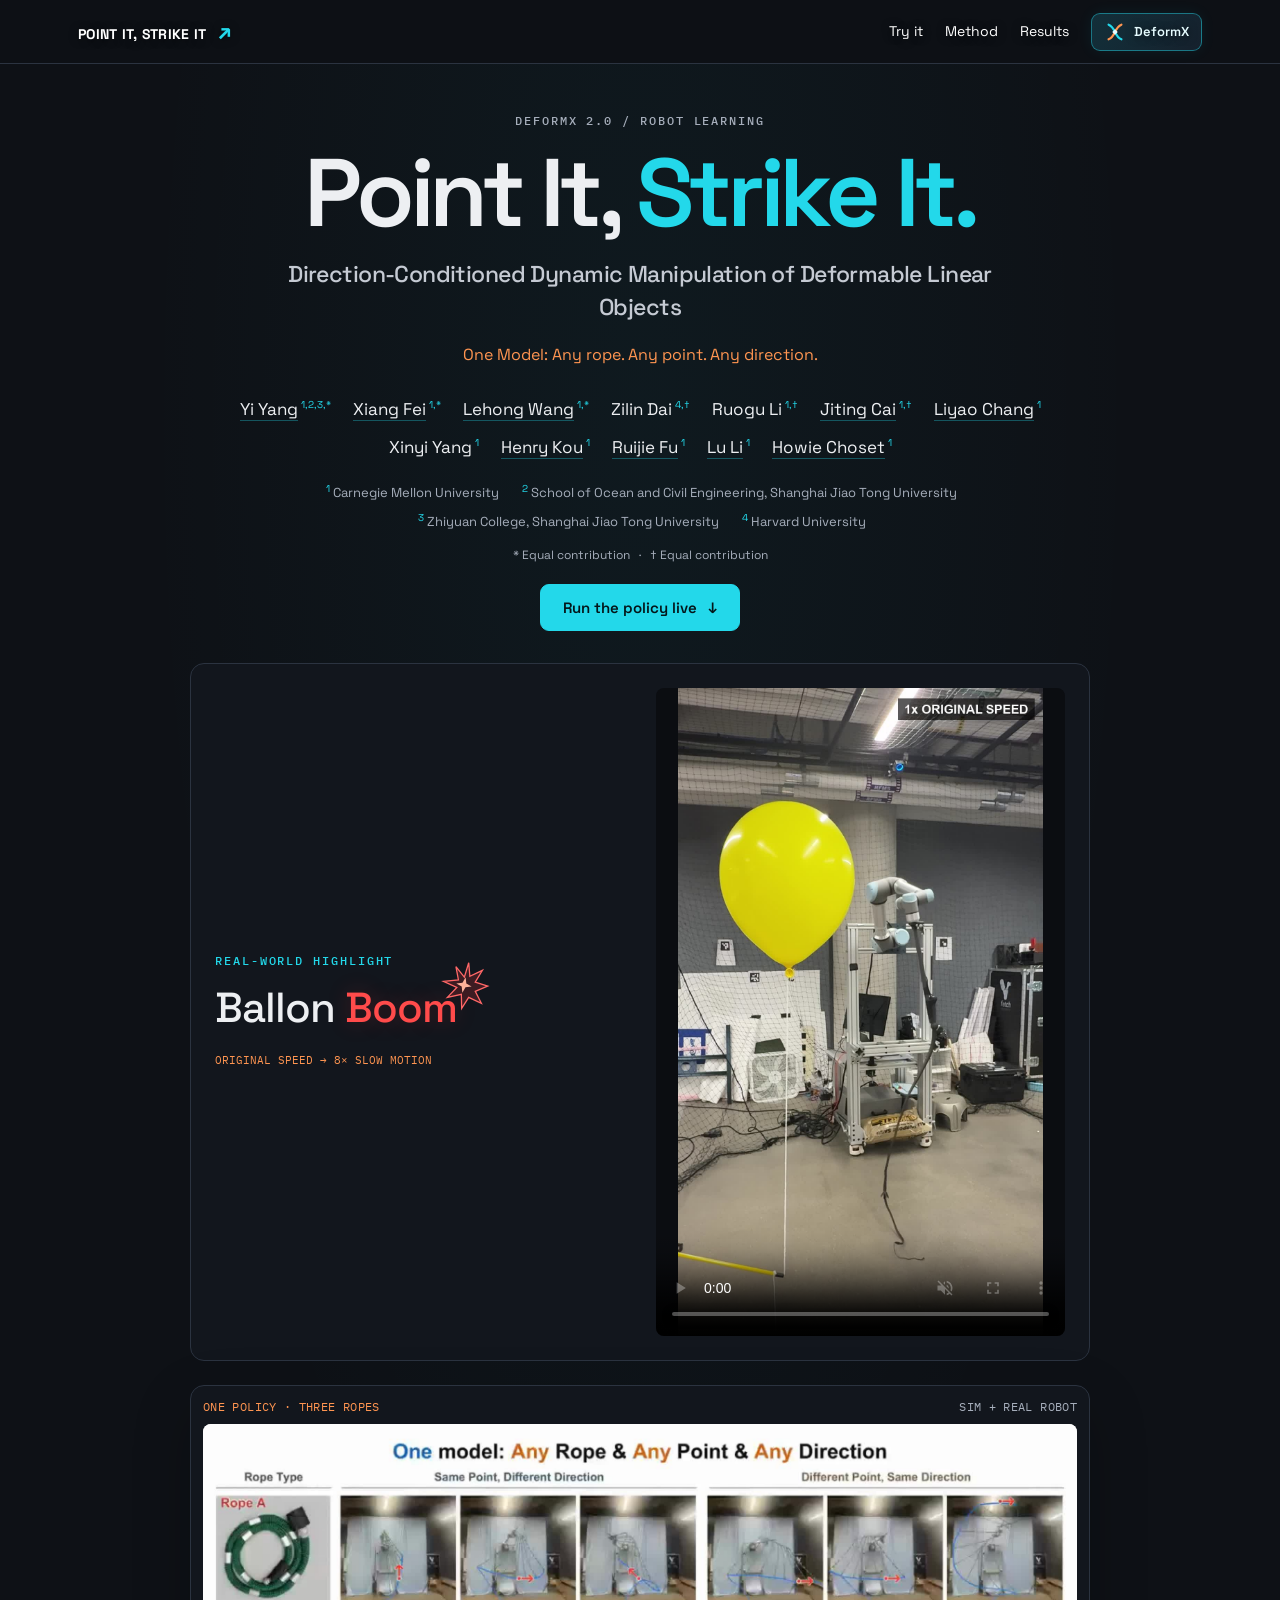
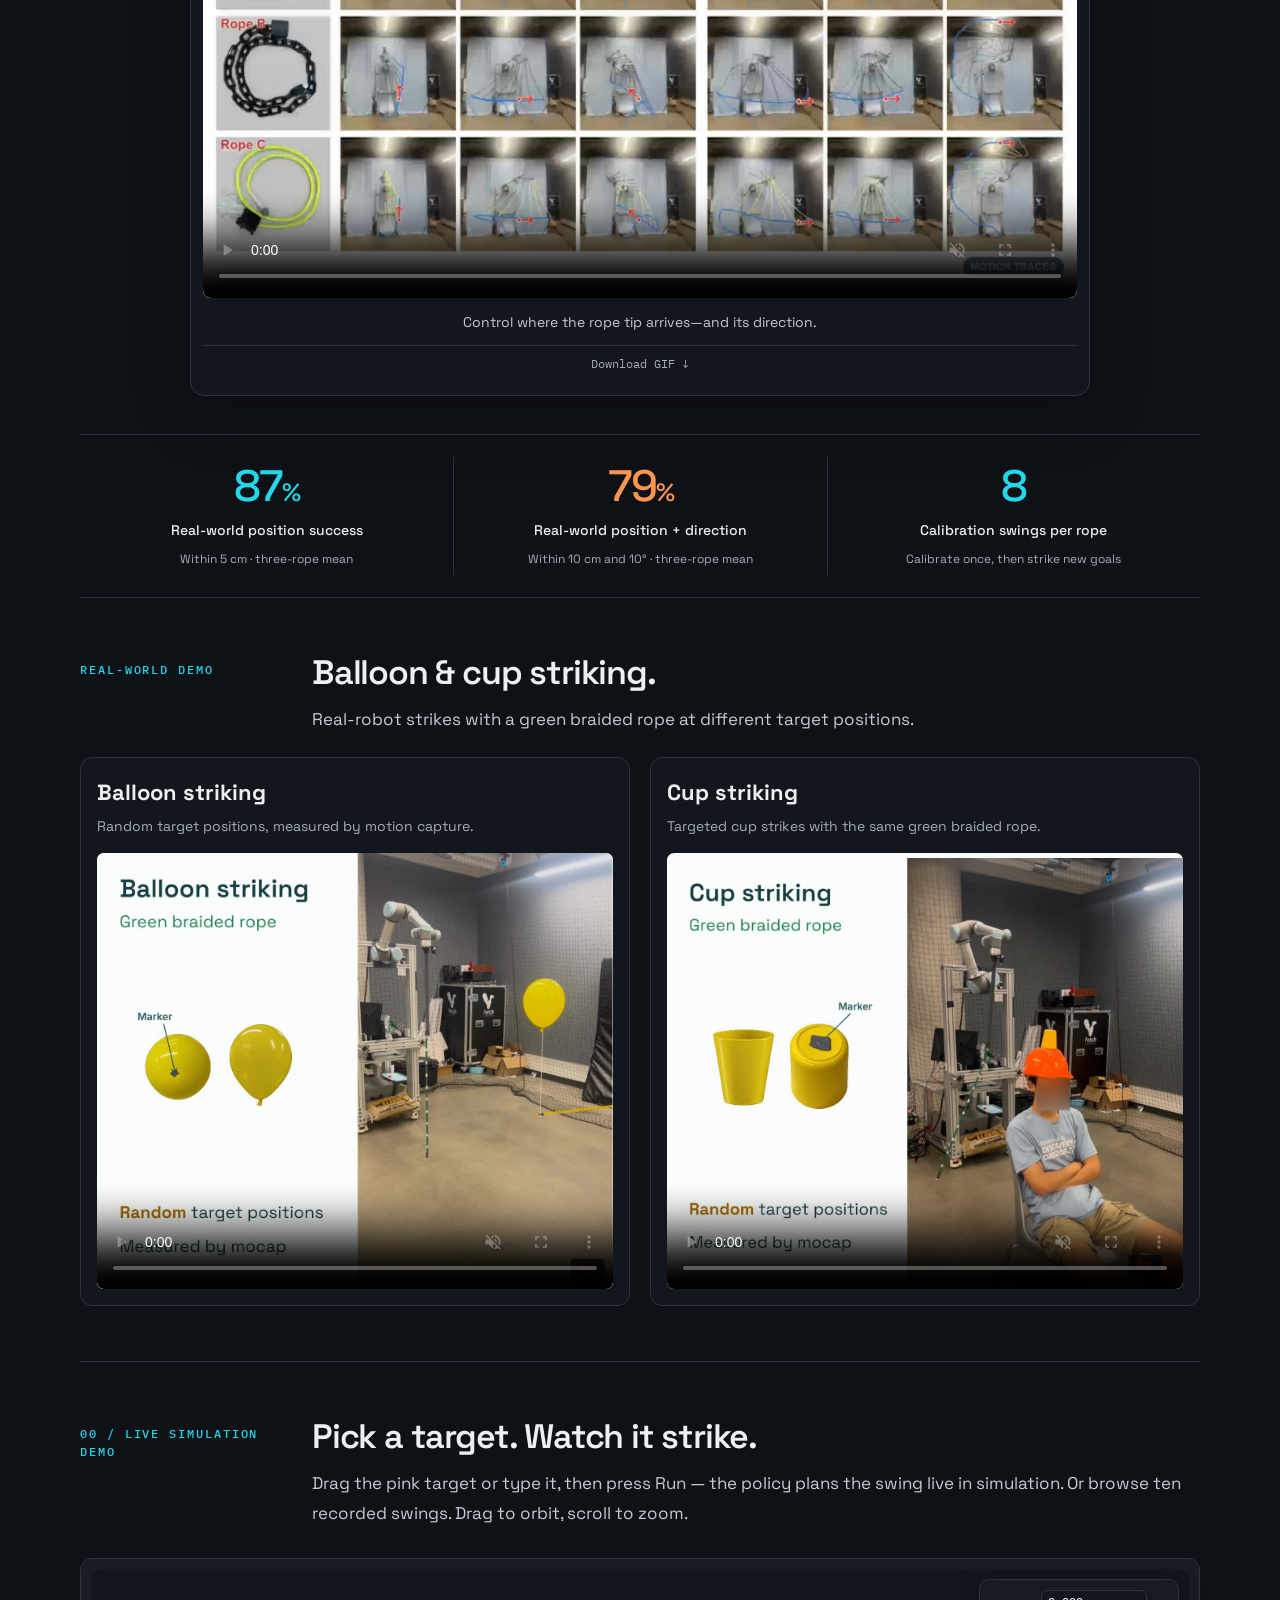
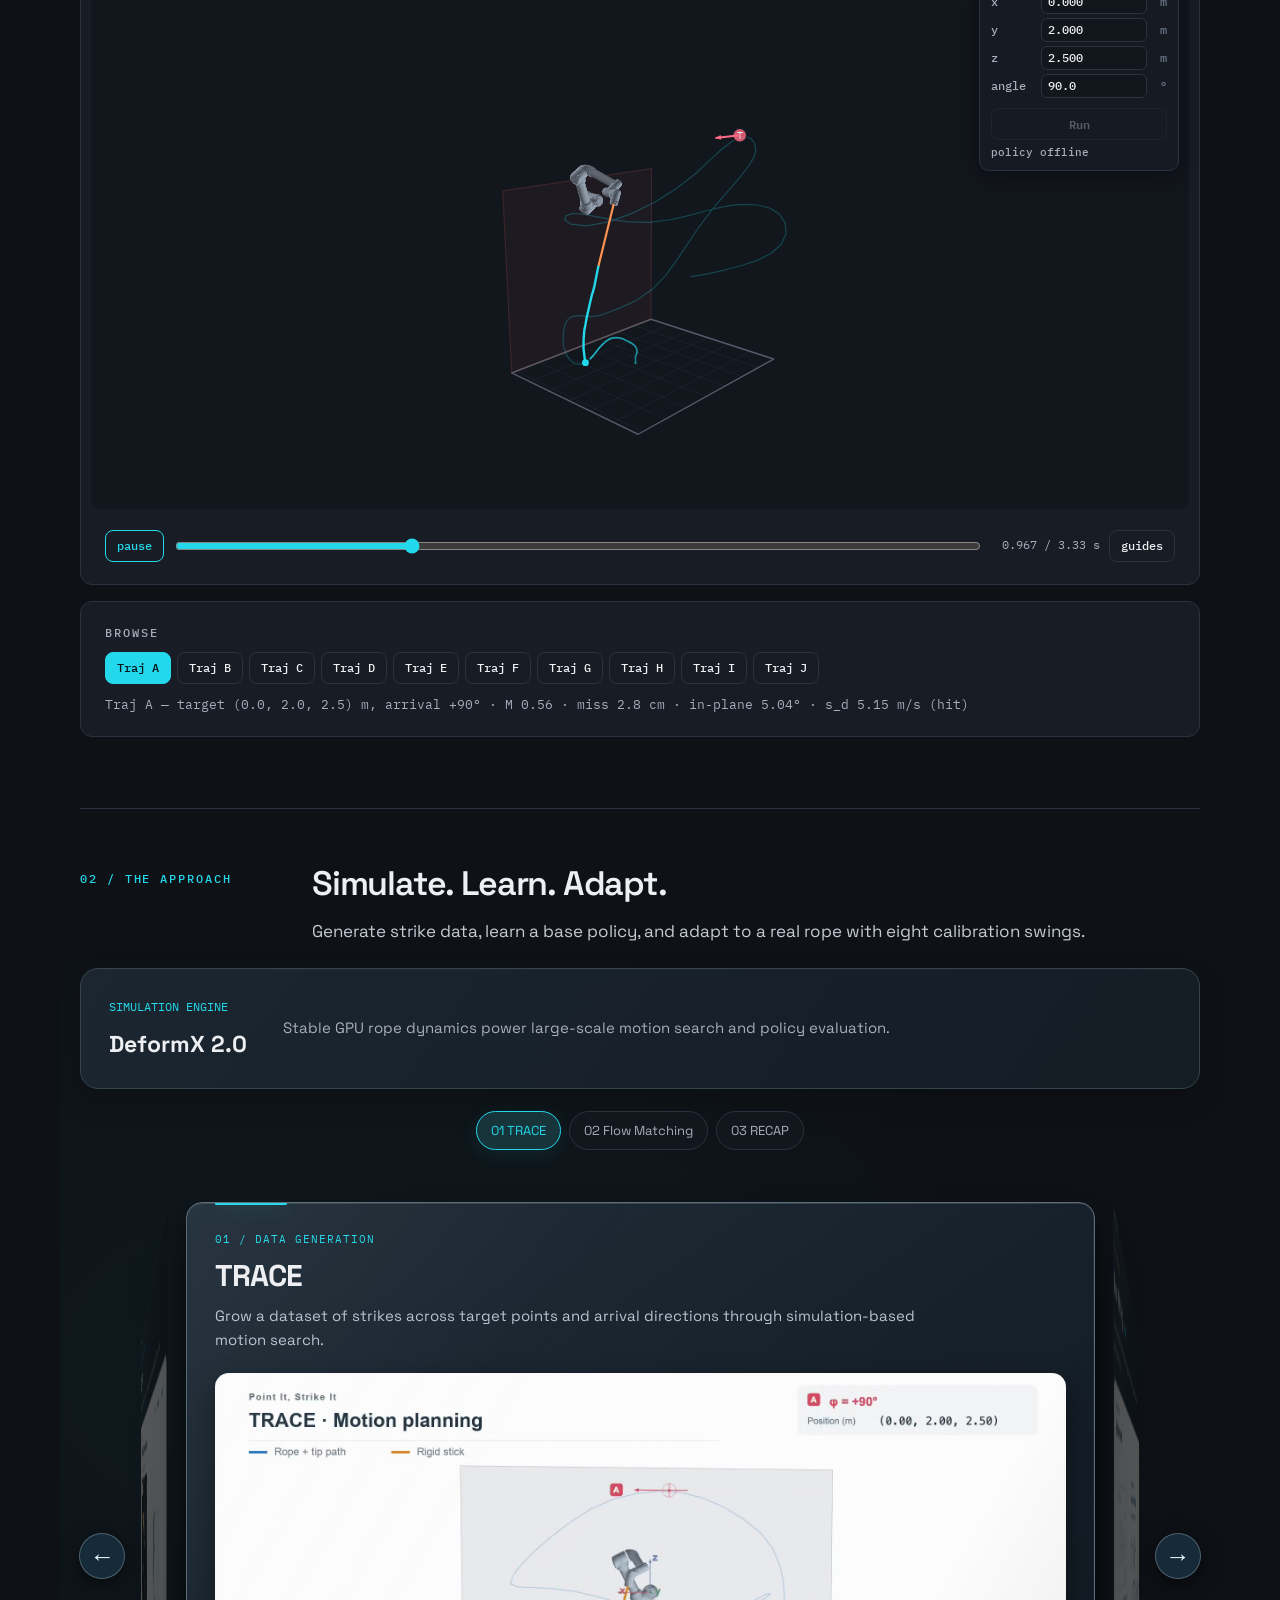
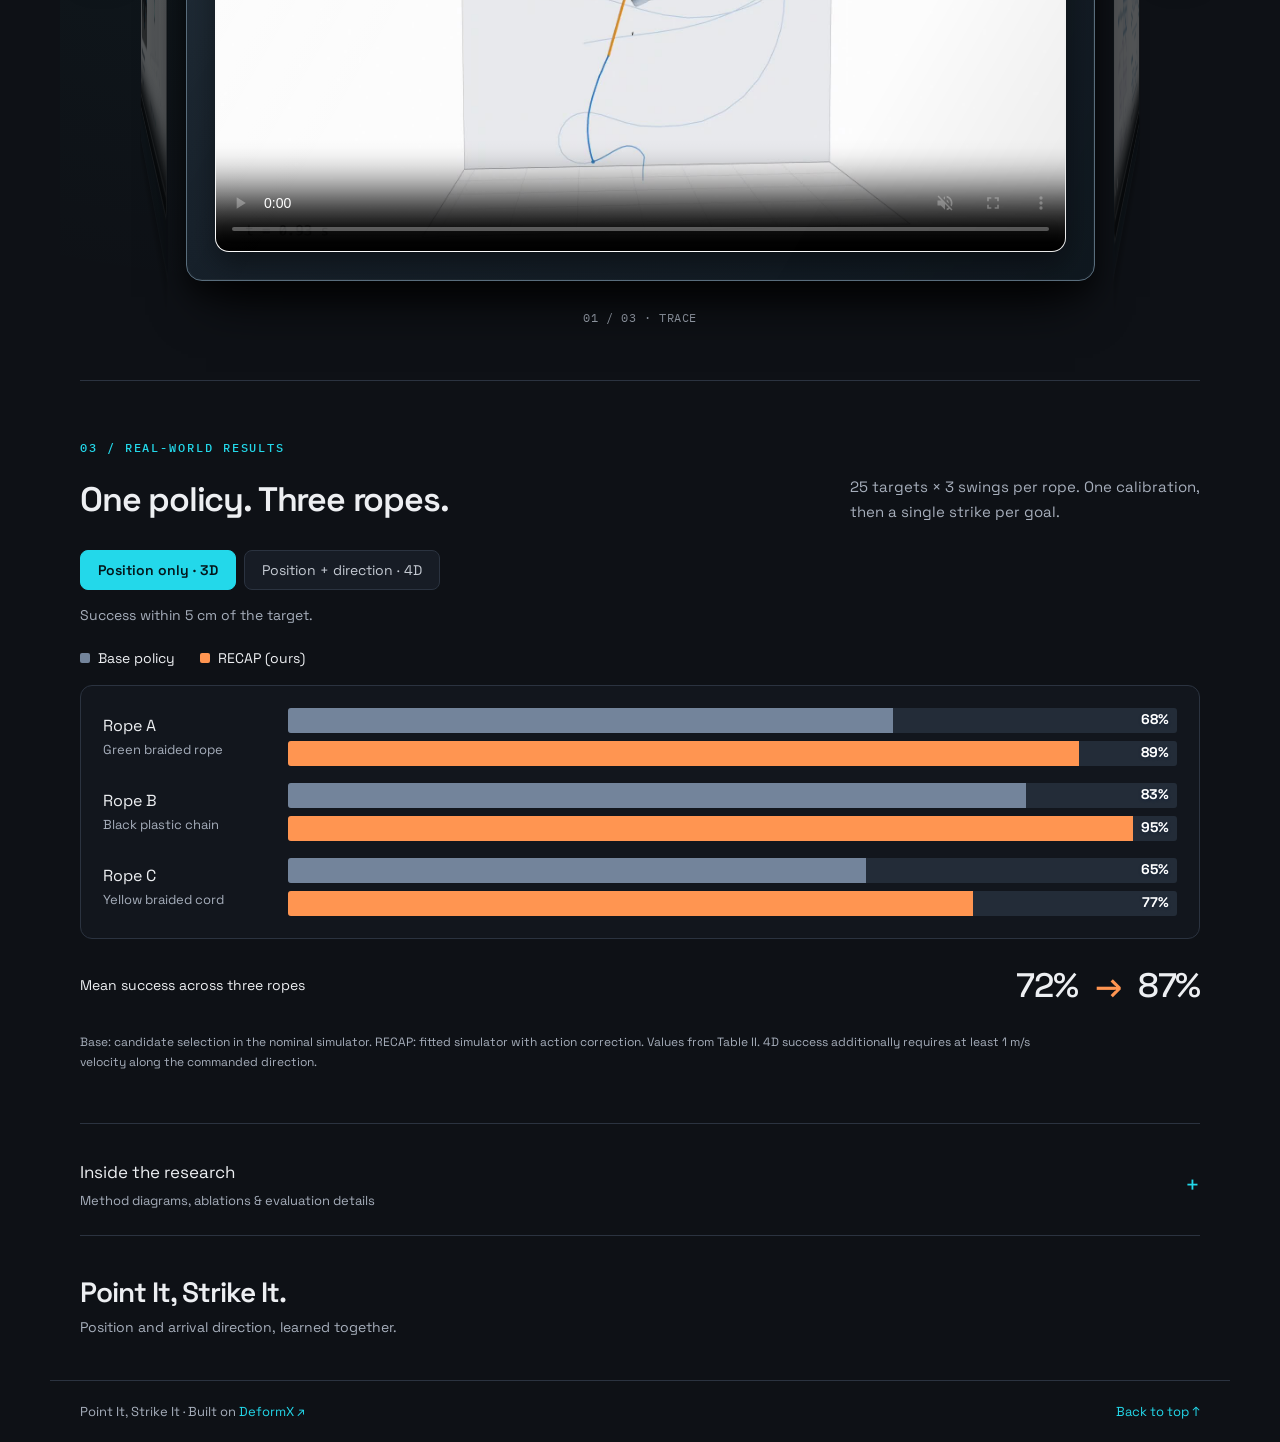
==== commit 977d8129: "DeformY: remove the "Your target. Your direction." section The live demo in section 00 now does what" ====
--- a/DeformY/index.html
+++ b/DeformY/index.html
@@ -1,4 +1,4 @@
 <!doctype html>
 <html lang="en"><head><meta charset="utf-8"><meta name="viewport" content="width=device-width,initial-scale=1"><meta name="description" content="Point It, Strike It: learning direction-conditioned dynamic rope manipulation with DeformX 2.0, TRACE, and RECAP."><title>Point It, Strike It — Dynamic Rope Manipulation</title><link rel="preconnect" href="https://fonts.googleapis.com"><link rel="preconnect" href="https://fonts.gstatic.com" crossorigin><link href="https://fonts.googleapis.com/css2?family=Space+Grotesk:wght@400;500;600;700&family=IBM+Plex+Mono:wght@400;500;600&display=swap" rel="stylesheet"><link rel="stylesheet" href="style.css?v=boom-word-1"></head>
-<body class="without-opening"><a class="skip" href="#overview">Skip to content</a><header><a class="brand" href="#">POINT IT, STRIKE IT<span class="brand-mark">↗</span></a><nav aria-label="Main navigation"><a href="#demo">Try it</a><a href="#method">Method</a><a href="#results">Results</a><a class="project-switch" href="https://deformx.github.io/" aria-label="Visit DeformX website"><svg class="project-icon" width="22" height="22" viewBox="0 0 24 24" fill="none" aria-hidden="true"><path d="M5 4C13 7 11 17 19 20" stroke="#23d8ea" stroke-width="2.4" stroke-linecap="round"/><path d="M19 4C11 7 13 17 5 20" stroke="#ff9551" stroke-width="2.4" stroke-linecap="round"/><path d="m12 9 3 3-3 3-3-3Z" fill="currentColor"/></svg><span>DeformX</span></a></nav></header>
-<main><section class="hero compact-hero" id="paper"><div class="hero-copy"><div class="eyebrow">DEFORMX 2.0 / ROBOT LEARNING</div><h1>Point It,<br><span>Strike It.</span></h1><h2>Direction-Conditioned Dynamic Manipulation of Deformable Linear Objects</h2><p class="hero-tag">One Model: Any rope. Any point. Any direction.</p><div class="paper-authors" aria-label="Authors"><span><a href="https://yiyang-23.github.io/" target="_blank" rel="noopener">Yi Yang</a><sup>1,2,3,*</sup></span><span><a href="https://edgarfx.github.io/" target="_blank" rel="noopener">Xiang Fei</a><sup>1,*</sup></span><span><a href="https://lehong-wang.github.io/" target="_blank" rel="noopener">Lehong Wang</a><sup>1,*</sup></span><span>Zilin Dai<sup>4,†</sup></span><span>Ruogu Li<sup>1,†</sup></span><span><a href="https://caijiting.github.io/" target="_blank" rel="noopener">Jiting Cai</a><sup>1,†</sup></span><span><a href="https://mengyaolichang.github.io/" target="_blank" rel="noopener">Liyao Chang</a><sup>1</sup></span><span>Xinyi Yang<sup>1</sup></span><span><a href="https://kenryhou2.github.io/" target="_blank" rel="noopener">Henry Kou</a><sup>1</sup></span><span><a href="https://ruijiefu.com/" target="_blank" rel="noopener">Ruijie Fu</a><sup>1</sup></span><span><a href="https://www.lilulab.com/" target="_blank" rel="noopener">Lu Li</a><sup>1</sup></span><span><a href="https://www.cs.cmu.edu/~choset/" target="_blank" rel="noopener">Howie Choset</a><sup>1</sup></span></div><div class="paper-affiliations"><span><sup>1</sup> Carnegie Mellon University</span><span><sup>2</sup> School of Ocean and Civil Engineering, Shanghai Jiao Tong University</span><span><sup>3</sup> Zhiyuan College, Shanghai Jiao Tong University</span><span><sup>4</sup> Harvard University</span></div><p class="equal-contribution">* Equal contribution &nbsp; · &nbsp; † Equal contribution</p><div class="actions"><a class="button" href="#swings" title="Place a target and run the policy on our GPU (simulation)">Run the policy live <span aria-hidden="true">↓</span></a><a class="button secondary" href="#demo">Try the demo <span aria-hidden="true">↗</span></a></div></div><figure class="burst-highlight" id="balloon-highlight"><div class="burst-copy"><div class="eyebrow">REAL-WORLD HIGHLIGHT</div><h2 class="balloon-boom-title">Ballon <span class="boom-word">Boom<svg class="boom-burst" viewBox="0 0 80 80" fill="none" aria-hidden="true"><path d="m40 5 6 20 17-13-7 20 20 2-17 12 13 16-21-5-7 19-5-21-20 9 11-18-22-5 22-7-8-19 16 13Z" fill="#ff9551" fill-opacity=".13" stroke="#ffbb66" stroke-width="2"/><path d="m40 28 3 9 9 3-9 3-3 9-3-9-9-3 9-3Z" fill="#ffd87d"/></svg></span></h2><span class="burst-speed">ORIGINAL SPEED → 8× SLOW MOTION</span></div><video autoplay muted loop playsinline controls preload="none" width="1052" height="1872" poster="assets/balloon-burst-25s.jpg" aria-label="Balloon burst at original speed followed by eight-times slow motion"><source data-src="assets/balloon-burst-23s.mp4" type="video/mp4"></video></figure><figure class="hero-visual"><div class="figure-top"><span>ONE POLICY · THREE ROPES</span><span>SIM + REAL ROBOT</span></div><video class="hero-replay" loop muted playsinline controls preload="none" width="1880" height="1020" poster="assets/one-model-three-ropes-poster.jpg" aria-label="Three ropes striking different targets and arrival directions, in simulation and on the real robot"><source data-src="assets/one-model-three-ropes-lossless-web.mp4" type="video/mp4">Your browser does not support embedded video.</video><figcaption>Control where the rope tip arrives—and its direction.</figcaption><p class="video-note"><a href="assets/one-model-three-ropes-hd.gif" download>Download GIF ↓</a></p></figure></section><div class="metrics"><div><strong>87<span>%</span></strong><p>Real-world position success</p><small>Within 5 cm · three-rope mean</small></div><div><strong>79<span>%</span></strong><p>Real-world position + direction</p><small>Within 10 cm and 10° · three-rope mean</small></div><div><strong>8</strong><p>Calibration swings per rope</p><small>Calibrate once, then strike new goals</small></div></div><section class="section real-world-demo" id="real-world-demo"><div class="section-label">REAL-WORLD DEMO</div><div><h2>Balloon &amp; cup striking.</h2><p class="lead">Real-robot strikes with a green braided rope at different target positions.</p></div><div class="real-demo-grid"><figure><figcaption><h3>Balloon striking</h3><p>Random target positions, measured by motion capture.</p></figcaption><video muted loop playsinline controls preload="none" width="1276" height="1080" poster="assets/real-world-balloon-cropped.jpg" aria-label="Real-world balloon striking demonstration"><source data-src="assets/real-world-balloon-audio.mp4" type="video/mp4"></video></figure><figure><figcaption><h3>Cup striking</h3><p>Targeted cup strikes with the same green braided rope.</p></figcaption><video muted loop playsinline controls preload="none" width="1310" height="1080" poster="assets/real-world-cup-cropped.jpg" aria-label="Real-world cup striking demonstration"><source data-src="assets/real-world-cup-audio.mp4" type="video/mp4"></video></figure></div></section><section class="section swing-lab" id="swings"><div class="section-label">00 / LIVE SIMULATION DEMO</div><div><h2>Pick a target. Watch it strike.</h2><p class="lead">Drag the pink target or type it, then press Run — the policy plans the swing live in simulation. Or browse ten recorded swings. Drag to orbit, scroll to zoom.</p></div><div class="viewer-stack wide"><div class="dy-card"><canvas id="swing-view" class="dy-view" height="540" style="height:540px" aria-label="3D replay of the selected rope swing"></canvas><div class="dy-pane" id="swing-view-ui"></div></div><div class="dy-card"><div class="dy-pane"><p class="dy-ttl">Browse</p><div id="swing-picker" class="dy-btns" role="group" aria-label="Choose a swing"></div><p class="dy-note" id="swing-note" aria-live="polite"></p></div></div></div></section><section class="section interactive-demo" id="demo"><div class="section-label">01 / TRY IT</div><div><h2>Your target. Your direction.</h2><p class="lead">Move a target in 3D, choose the arrival direction, and explore the reachable region.</p><p class="demo-notice">Interactive preview · simulation backend pending</p></div><div class="demo-layout wide"><div><div class="workspace-toolbar"><span>3D TARGET SELECTION</span><button type="button" id="reset-workspace">Reset view ↺</button></div><div class="workspace-stage"><canvas id="target-space" aria-label="3D target workspace. Drag the orange point to move it, drag colored axes for X, Y or Z, and drag the background to orbit. Use sliders below for keyboard control."></canvas><label class="arrival-rail">Arrival angle<output id="target-angle-value">0°</output><span class="angle-end">+180°</span><input id="target-angle" type="range" aria-orientation="vertical" min="-180" max="180" value="0" step="5"><span class="angle-end">−180°</span></label></div><div class="workspace-legend"><span>● Reachable region</span><span class="goal-legend">● Target &amp; arrival direction</span></div><p class="footnote">Drag the point to move · drag X/Y/Z to constrain · drag background to orbit · scroll to zoom.</p><p id="workspace-state" role="status"></p><div class="target-controls"><label>X · lateral <output id="target-x-value"></output><input id="target-x" type="range" min="-1.3" max="1.3" value="0" step="0.01"></label><label>Y · forward <output id="target-y-value"></output><input id="target-y" type="range" min="0.8" max="2.5" value="1.95" step="0.01"></label><label>Z · height <output id="target-z-value"></output><input id="target-z" type="range" min="0.3" max="2.5" value="1.7" step="0.01"></label></div><p class="footnote">Task region from DeformY: radius 1.6–2.3 m, cone ±30° about +Y, height 0.3–2.5 m. Actual strike success requires simulation. The gold arrow follows the policy’s local arrival-angle frame.</p><button class="button generate-button" id="generate-swing" disabled>Generate simulated strike ↗</button><p class="demo-state" id="demo-state" role="status">Simulation service not connected</p></div><div class="playback-panel"><div class="asset-label">INTERACTIVE DEMO · BACKEND COMING SOON</div><div id="replay-empty"><h3>Your generated simulation will appear here</h3><p>Choose a target and arrival direction. Generated replays will be available once the simulation service is connected.</p></div><video id="demo-video" controls playsinline hidden aria-label="Generated simulated rope strike"></video><p id="demo-result" class="footnote" aria-live="polite"></p></div></div></section><section id="method" class="section compact-method"><div class="section-label">02 / THE APPROACH</div><div><h2>Simulate. Learn. Adapt.</h2><p class="lead">Generate strike data, learn a base policy, and adapt to a real rope with eight calibration swings.</p></div><article class="method-foundation"><div><span class="step-number">SIMULATION ENGINE</span><h3>DeformX 2.0</h3></div><p>Stable GPU rope dynamics power large-scale motion search and policy evaluation.</p></article><div class="method-carousel-nav" aria-label="Method stages"><div class="method-tabs"><button type="button" data-method-slide="0" aria-pressed="true">01 TRACE</button><button type="button" data-method-slide="1" aria-pressed="false">02 Flow Matching</button><button type="button" data-method-slide="2" aria-pressed="false">03 RECAP</button></div></div><div class="method-loop" role="region" aria-roledescription="carousel" aria-label="Approach stages"><button class="loop-arrow loop-prev" type="button" id="method-prev" aria-label="Previous method stage">←</button><div class="steps method-steps" id="method-carousel" tabindex="0" role="region" aria-label="Method cards; use left and right arrow keys"><article><div class="method-copy"><span class="step-number">01 / DATA GENERATION</span><h3>TRACE</h3><p>Grow a dataset of strikes across target points and arrival directions through simulation-based motion search.</p></div><video loop muted playsinline controls preload="none" width="1920" height="1080" poster="assets/method-trace.jpg" aria-label="TRACE data generation and motion planning"><source data-src="assets/method-trace-web.mp4" type="video/mp4"></video></article><article><div class="method-copy"><span class="step-number">02 / BASE POLICY</span><h3>Flow Matching <span>· Base Policy</span></h3><p>Learn a conditional flow-matching base policy that generates nominal swings from target position and arrival direction.</p></div><video loop muted playsinline controls preload="none" width="1920" height="1080" poster="assets/method-flow-matching.jpg" aria-label="Flow Matching base policy generation"><source data-src="assets/method-flow-matching-web.mp4" type="video/mp4"></video></article><article><div class="method-copy"><span class="step-number">03 / REAL-ROPE ADAPTATION</span><h3>RECAP</h3><p>Calibrate once with eight swings, fit the real rope, then correct and select actions for new goals.</p></div><video loop muted playsinline controls preload="none" width="1920" height="1080" poster="assets/method-recap.jpg" aria-label="RECAP one-time rope calibration comparison"><source data-src="assets/method-recap-web.mp4" type="video/mp4"></video></article></div><button class="loop-arrow loop-next" type="button" id="method-next" aria-label="Next method stage">→</button><p class="loop-status" id="method-status" aria-live="polite" aria-atomic="true">01 / 03 · TRACE</p></div></section><section id="results" class="results"><div class="section-label">03 / REAL-WORLD RESULTS</div><div class="result-heading"><h2>One policy. Three ropes.</h2><p>25 targets × 3 swings per rope. One calibration, then a single strike per goal.</p></div><div class="controls" role="group" aria-label="Choose goal type"><button class="selected" data-mode="position" aria-pressed="true">Position only · 3D</button><button data-mode="direction" aria-pressed="false">Position + direction · 4D</button></div><p id="criterion">Success within 5 cm of the target.</p><div class="legend"><span><i></i>Base policy</span><span><i></i>RECAP (ours)</span></div><div class="chart" id="chart" aria-live="polite"></div><div class="result-total"><span>Mean success across three ropes</span><strong id="total">72% <span>→</span> 87%</strong></div><p class="footnote">Base: candidate selection in the nominal simulator. RECAP: fitted simulator with action correction. Values from Table II. 4D success additionally requires at least 1 m/s velocity along the commanded direction.</p></section><section class="more-content"><details class="disclosure"><summary><span>Inside the research<small>Method diagrams, ablations &amp; evaluation details</small></span><span class="expand-icon" aria-hidden="true">+</span></summary><div class="disclosure-body"><section id="overview" class="section intro"><div class="section-label">01 / OVERVIEW</div><div><h2>Hitting the point is only<br>part of the task.</h2><p class="lead">A rope tip can reach the same point from very different directions. We learn to control both: a 3D target position and a 1D arrival angle.</p><p>Our framework generates striking motions in simulation, learns multiple ways to reach a goal, and adapts to a real rope through eight calibration swings. Once calibrated, the robot executes a single strike for each new goal without repeated real-world attempts.</p><div class="goal"><span>THE 4D GOAL</span><strong>3D position <i>+</i> arrival angle</strong></div><p class="footnote goal-note">The arrival angle is measured after projecting the tip velocity onto the tangent plane of the arm-centered sphere; it is not a free 3D orientation. Goals are evaluated within the robot’s reachable workspace.</p></div></section><section id="method-details" class="section method"><div class="section-label">04 / HOW IT WORKS</div><div><h2>Simulate. Learn. Adapt.</h2><p class="lead">From a physics simulator to a direction-conditioned strike on real hardware.</p></div><div class="steps"><article><span class="step-number">01</span><h3>DeformX 2.0</h3><h4>Generate at scale</h4><p>A GPU-accelerated Cosserat rod solver with cross-flow aerodynamic drag supports parallel rope simulation and motion search.</p><div class="step-detail">Over 20,000× batched throughput¹</div></article><article><span class="step-number">02</span><h3>TRACE + flow matching</h3><h4>Learn reliable swings</h4><p>Starting from one manually tuned swing verified on hardware, TRACE warm-starts each new search from the stored tip path closest to the goal—not simply the closest previously solved target. A conditional flow-matching policy learns distinct swings, with the goal injected into every residual block.</p><div class="step-detail">98.3% data-generation coverage</div></article><article><span class="step-number">03</span><h3>RECAP</h3><h4>Adapt to a real rope</h4><p>Eight swings identify rope and rig parameters. A simulation-trained correction policy proposes actions, and the fitted simulator selects the best candidate.</p><div class="step-detail">One calibration, many new goals</div></article></div><figure class="method-figure"><a href="assets/method-trimmed.png" target="_blank" rel="noopener" aria-label="View full method diagram"><img loading="lazy" src="assets/method-trimmed.png" width="1521" height="576" alt="System overview: TRACE data generation and conditional flow matching, followed by RECAP calibration, action correction and simulator verification."></a><figcaption>System overview and network architecture. Training is performed in simulation; real-world data is used for per-rope calibration.</figcaption></figure><p class="footnote">¹ Reported throughput relative to DeformX, with 8,192 parallel environments on an RTX 4090. See Table I in the paper for the benchmark setup.</p></section><section class="section evidence"><div class="section-label">CALIBRATION IN PRACTICE</div><div><h2>Eight swings to adapt.<br>One strike per new goal.</h2><p class="lead">RECAP fits 11 rope and rig parameters to motion-captured rope-tip trajectories. It then generates eight corrected actions and compares them with the nominal action in the fitted simulator.</p><p>The robot executes the best candidate. The correction policy is trained in simulation; calibration is performed once per rope, and execution has no online feedback.</p></div><div class="wide table-wrap"><table><caption>Hardware means across three ropes · Table II</caption><thead><tr><th>Method</th><th>3D ≤ 5 cm</th><th>4D ≤ 5 cm, 10°</th><th>4D ≤ 10 cm, 10°</th><th>4D mean miss</th></tr></thead><tbody><tr><th>Base</th><td>72%</td><td>28%</td><td>50%</td><td>10.6 cm</td></tr><tr><th>Learned identification baseline</th><td>74%</td><td>28%</td><td>51%</td><td>10.2 cm</td></tr><tr class="ours"><th>RECAP</th><td>87%</td><td>52%</td><td>79%</td><td>5.6 cm</td></tr></tbody></table><p class="footnote">The learned identification baseline follows the paper’s Wiggle&amp;Go-style parameter estimator with candidate selection and no action correction. All 4D success rates also require ≥ 1 m/s along the commanded direction.</p></div><figure class="method-figure"><a href="assets/workspace-trimmed.png" target="_blank" rel="noopener"><img loading="lazy" src="assets/workspace-trimmed.png" alt="Rope A workspace success and distance maps for Base, Baseline and RECAP"></a><figcaption>Rope A: RECAP improves success across the evaluated workspace. Dots are measured targets; shaded regions interpolate those measurements. The 3D and 4D panels use different distance thresholds, as labeled.</figcaption></figure></section><section class="section"><div class="section-label">05 / TRACE</div><div><h2>Grow reliable motion patterns<br>into a training dataset.</h2><p class="lead">A successful tip trajectory contains useful starting points for many nearby goals.</p><p>TRACE searches from the closest stored tip path, penalizes bending and abrupt tip motion, refines neighboring solutions, and relabels successful trajectory segments with their achieved goals. This creates consistent goal–action pairs without a human demonstration corpus.</p><div class="table-wrap"><table><caption>Data generation and downstream policy · Table IV</caption><thead><tr><th>Generator</th><th>Coverage</th><th>One-shot</th><th>Best-of-64</th></tr></thead><tbody><tr><th>CEM with example</th><td>49.5%</td><td>58.5%</td><td>68.5%</td></tr><tr><th>TRACE without example</th><td>96.8%</td><td>75.5%</td><td>83.9%</td></tr><tr class="ours"><th>TRACE</th><td>98.3%</td><td>73.5%</td><td>92.1%</td></tr></tbody></table></div><p class="footnote">Coverage measures solved generation targets. The example-free variant has higher one-shot accuracy; full TRACE provides higher coverage and stronger accuracy after candidate selection.</p></div></section><section class="section simulation"><div class="section-label">06 / GENERATIVE POLICY</div><div><h2>Learning more than one<br>way to hit a goal.</h2><p class="lead">Distinct swings can reach the same target. A generative policy preserves these alternatives instead of averaging them into an invalid motion.</p><p>Goal and flow-time conditioning enter every residual block through zero-initialized modulation. At inference, 64 candidates are sampled with 50 Euler steps and ranked in simulation.</p><figure class="method-figure"><a href="assets/motion-patterns-trimmed.png" target="_blank" rel="noopener"><img loading="lazy" src="assets/motion-patterns-trimmed.png" alt="Conditional flow-matching ablation comparing samples and flow fields across motion patterns"></a><figcaption>Figure 5: conditioning in every block concentrates samples around distinct motion patterns. Regression may average incompatible swings.</figcaption></figure><div class="table-wrap"><table><caption>Policy evaluation on 5,700 held-out goals</caption><thead><tr><th scope="col">Method</th><th scope="col">One-shot</th><th scope="col">Best-of-64</th></tr></thead><tbody><tr class="ours"><th scope="row">Ours</th><td>73.5%</td><td>92.1%</td></tr><tr><th scope="row">Naive flow matching</th><td>67.9%</td><td>88.9%</td></tr><tr><th scope="row">Regression</th><td>21.4%</td><td>—</td></tr><tr><th scope="row">Nearest neighbor</th><td>33.6%</td><td>—</td></tr></tbody></table></div><p class="footnote">Success within 5 cm and 10°. One-shot evaluates one policy sample; best-of-64 selects a candidate using the simulator. Table III in the paper.</p></div></section><section class="section"><div class="section-label">07 / DEFORMX 2.0</div><div><h2>The simulation engine<br>behind the strikes.</h2><p class="lead">A stable GPU Cosserat rod solver and quadratic cross-flow drag make large-scale search, policy training and candidate verification practical.</p><p>The reported &gt;20,000× improvement compares batch throughput at 8,192 environments on an RTX 4090 with the original single-thread CPU DeformX. It does not mean a single environment runs 20,000× faster.</p><div class="table-wrap"><table><caption>Same 1 m, 20-segment rope · Table I</caption><thead><tr><th>Engine</th><th>Environments</th><th>Batch update rate</th><th>Sim / wall time</th></tr></thead><tbody><tr><th>DeformX · CPU, 1 thread</th><td>1</td><td>12.9 Hz</td><td>0.22×</td></tr><tr><th>DeformX 2.0 · RTX 4090</th><td>1</td><td>136 Hz</td><td>2.3×</td></tr><tr class="ours"><th>DeformX 2.0 · RTX 4090</th><td>8,192</td><td>34.5 Hz</td><td>4,710×</td></tr></tbody></table></div></div></section><section class="section"><div class="section-label">SCOPE &amp; LIMITATIONS</div><div><h2>What the current system covers.</h2><p>The demonstrated task is single-swing rope-tip striking within the tested workspace. It does not yet address sustained contact, obstacle interaction or multi-stage manipulation. Execution remains open-loop after calibration, and transfer may degrade outside the dynamics represented during training.</p></div></section></div></details></section><section class="closing compact-closing"><div><h2>Point It, Strike It.</h2><p>Position and arrival direction, learned together.</p></div></section></main><footer><span>Point It, Strike It · Built on <a href="https://deformx.github.io/" target="_blank" rel="noopener">DeformX ↗</a></span><a href="#">Back to top ↑</a></footer><script src="script.js?v=respect-pause-1"></script><script src="workspace3d.js?v=1"></script><script src="demo.js?v=workspace3d-1"></script><script src="assets/viewer/ropeviz.js?v=front-camera-1"></script><script src="viewer.js"></script></body></html>
+<body class="without-opening"><a class="skip" href="#overview">Skip to content</a><header><a class="brand" href="#">POINT IT, STRIKE IT<span class="brand-mark">↗</span></a><nav aria-label="Main navigation"><a href="#swings">Try it</a><a href="#method">Method</a><a href="#results">Results</a><a class="project-switch" href="https://deformx.github.io/" aria-label="Visit DeformX website"><svg class="project-icon" width="22" height="22" viewBox="0 0 24 24" fill="none" aria-hidden="true"><path d="M5 4C13 7 11 17 19 20" stroke="#23d8ea" stroke-width="2.4" stroke-linecap="round"/><path d="M19 4C11 7 13 17 5 20" stroke="#ff9551" stroke-width="2.4" stroke-linecap="round"/><path d="m12 9 3 3-3 3-3-3Z" fill="currentColor"/></svg><span>DeformX</span></a></nav></header>
+<main><section class="hero compact-hero" id="paper"><div class="hero-copy"><div class="eyebrow">DEFORMX 2.0 / ROBOT LEARNING</div><h1>Point It,<br><span>Strike It.</span></h1><h2>Direction-Conditioned Dynamic Manipulation of Deformable Linear Objects</h2><p class="hero-tag">One Model: Any rope. Any point. Any direction.</p><div class="paper-authors" aria-label="Authors"><span><a href="https://yiyang-23.github.io/" target="_blank" rel="noopener">Yi Yang</a><sup>1,2,3,*</sup></span><span><a href="https://edgarfx.github.io/" target="_blank" rel="noopener">Xiang Fei</a><sup>1,*</sup></span><span><a href="https://lehong-wang.github.io/" target="_blank" rel="noopener">Lehong Wang</a><sup>1,*</sup></span><span>Zilin Dai<sup>4,†</sup></span><span>Ruogu Li<sup>1,†</sup></span><span><a href="https://caijiting.github.io/" target="_blank" rel="noopener">Jiting Cai</a><sup>1,†</sup></span><span><a href="https://mengyaolichang.github.io/" target="_blank" rel="noopener">Liyao Chang</a><sup>1</sup></span><span>Xinyi Yang<sup>1</sup></span><span><a href="https://kenryhou2.github.io/" target="_blank" rel="noopener">Henry Kou</a><sup>1</sup></span><span><a href="https://ruijiefu.com/" target="_blank" rel="noopener">Ruijie Fu</a><sup>1</sup></span><span><a href="https://www.lilulab.com/" target="_blank" rel="noopener">Lu Li</a><sup>1</sup></span><span><a href="https://www.cs.cmu.edu/~choset/" target="_blank" rel="noopener">Howie Choset</a><sup>1</sup></span></div><div class="paper-affiliations"><span><sup>1</sup> Carnegie Mellon University</span><span><sup>2</sup> School of Ocean and Civil Engineering, Shanghai Jiao Tong University</span><span><sup>3</sup> Zhiyuan College, Shanghai Jiao Tong University</span><span><sup>4</sup> Harvard University</span></div><p class="equal-contribution">* Equal contribution &nbsp; · &nbsp; † Equal contribution</p><div class="actions"><a class="button" href="#swings" title="Place a target and run the policy on our GPU (simulation)">Run the policy live <span aria-hidden="true">↓</span></a></div></div><figure class="burst-highlight" id="balloon-highlight"><div class="burst-copy"><div class="eyebrow">REAL-WORLD HIGHLIGHT</div><h2 class="balloon-boom-title">Ballon <span class="boom-word">Boom<svg class="boom-burst" viewBox="0 0 80 80" fill="none" aria-hidden="true"><path d="m40 5 6 20 17-13-7 20 20 2-17 12 13 16-21-5-7 19-5-21-20 9 11-18-22-5 22-7-8-19 16 13Z" fill="#ff9551" fill-opacity=".13" stroke="#ffbb66" stroke-width="2"/><path d="m40 28 3 9 9 3-9 3-3 9-3-9-9-3 9-3Z" fill="#ffd87d"/></svg></span></h2><span class="burst-speed">ORIGINAL SPEED → 8× SLOW MOTION</span></div><video autoplay muted loop playsinline controls preload="none" width="1052" height="1872" poster="assets/balloon-burst-25s.jpg" aria-label="Balloon burst at original speed followed by eight-times slow motion"><source data-src="assets/balloon-burst-23s.mp4" type="video/mp4"></video></figure><figure class="hero-visual"><div class="figure-top"><span>ONE POLICY · THREE ROPES</span><span>SIM + REAL ROBOT</span></div><video class="hero-replay" loop muted playsinline controls preload="none" width="1880" height="1020" poster="assets/one-model-three-ropes-poster.jpg" aria-label="Three ropes striking different targets and arrival directions, in simulation and on the real robot"><source data-src="assets/one-model-three-ropes-lossless-web.mp4" type="video/mp4">Your browser does not support embedded video.</video><figcaption>Control where the rope tip arrives—and its direction.</figcaption><p class="video-note"><a href="assets/one-model-three-ropes-hd.gif" download>Download GIF ↓</a></p></figure></section><div class="metrics"><div><strong>87<span>%</span></strong><p>Real-world position success</p><small>Within 5 cm · three-rope mean</small></div><div><strong>79<span>%</span></strong><p>Real-world position + direction</p><small>Within 10 cm and 10° · three-rope mean</small></div><div><strong>8</strong><p>Calibration swings per rope</p><small>Calibrate once, then strike new goals</small></div></div><section class="section real-world-demo" id="real-world-demo"><div class="section-label">REAL-WORLD DEMO</div><div><h2>Balloon &amp; cup striking.</h2><p class="lead">Real-robot strikes with a green braided rope at different target positions.</p></div><div class="real-demo-grid"><figure><figcaption><h3>Balloon striking</h3><p>Random target positions, measured by motion capture.</p></figcaption><video muted loop playsinline controls preload="none" width="1276" height="1080" poster="assets/real-world-balloon-cropped.jpg" aria-label="Real-world balloon striking demonstration"><source data-src="assets/real-world-balloon-audio.mp4" type="video/mp4"></video></figure><figure><figcaption><h3>Cup striking</h3><p>Targeted cup strikes with the same green braided rope.</p></figcaption><video muted loop playsinline controls preload="none" width="1310" height="1080" poster="assets/real-world-cup-cropped.jpg" aria-label="Real-world cup striking demonstration"><source data-src="assets/real-world-cup-audio.mp4" type="video/mp4"></video></figure></div></section><section class="section swing-lab" id="swings"><div class="section-label">00 / LIVE SIMULATION DEMO</div><div><h2>Pick a target. Watch it strike.</h2><p class="lead">Drag the pink target or type it, then press Run — the policy plans the swing live in simulation. Or browse ten recorded swings. Drag to orbit, scroll to zoom.</p></div><div class="viewer-stack wide"><div class="dy-card"><canvas id="swing-view" class="dy-view" height="540" style="height:540px" aria-label="3D replay of the selected rope swing"></canvas><div class="dy-pane" id="swing-view-ui"></div></div><div class="dy-card"><div class="dy-pane"><p class="dy-ttl">Browse</p><div id="swing-picker" class="dy-btns" role="group" aria-label="Choose a swing"></div><p class="dy-note" id="swing-note" aria-live="polite"></p></div></div></div></section><section id="method" class="section compact-method"><div class="section-label">02 / THE APPROACH</div><div><h2>Simulate. Learn. Adapt.</h2><p class="lead">Generate strike data, learn a base policy, and adapt to a real rope with eight calibration swings.</p></div><article class="method-foundation"><div><span class="step-number">SIMULATION ENGINE</span><h3>DeformX 2.0</h3></div><p>Stable GPU rope dynamics power large-scale motion search and policy evaluation.</p></article><div class="method-carousel-nav" aria-label="Method stages"><div class="method-tabs"><button type="button" data-method-slide="0" aria-pressed="true">01 TRACE</button><button type="button" data-method-slide="1" aria-pressed="false">02 Flow Matching</button><button type="button" data-method-slide="2" aria-pressed="false">03 RECAP</button></div></div><div class="method-loop" role="region" aria-roledescription="carousel" aria-label="Approach stages"><button class="loop-arrow loop-prev" type="button" id="method-prev" aria-label="Previous method stage">←</button><div class="steps method-steps" id="method-carousel" tabindex="0" role="region" aria-label="Method cards; use left and right arrow keys"><article><div class="method-copy"><span class="step-number">01 / DATA GENERATION</span><h3>TRACE</h3><p>Grow a dataset of strikes across target points and arrival directions through simulation-based motion search.</p></div><video loop muted playsinline controls preload="none" width="1920" height="1080" poster="assets/method-trace.jpg" aria-label="TRACE data generation and motion planning"><source data-src="assets/method-trace-web.mp4" type="video/mp4"></video></article><article><div class="method-copy"><span class="step-number">02 / BASE POLICY</span><h3>Flow Matching <span>· Base Policy</span></h3><p>Learn a conditional flow-matching base policy that generates nominal swings from target position and arrival direction.</p></div><video loop muted playsinline controls preload="none" width="1920" height="1080" poster="assets/method-flow-matching.jpg" aria-label="Flow Matching base policy generation"><source data-src="assets/method-flow-matching-web.mp4" type="video/mp4"></video></article><article><div class="method-copy"><span class="step-number">03 / REAL-ROPE ADAPTATION</span><h3>RECAP</h3><p>Calibrate once with eight swings, fit the real rope, then correct and select actions for new goals.</p></div><video loop muted playsinline controls preload="none" width="1920" height="1080" poster="assets/method-recap.jpg" aria-label="RECAP one-time rope calibration comparison"><source data-src="assets/method-recap-web.mp4" type="video/mp4"></video></article></div><button class="loop-arrow loop-next" type="button" id="method-next" aria-label="Next method stage">→</button><p class="loop-status" id="method-status" aria-live="polite" aria-atomic="true">01 / 03 · TRACE</p></div></section><section id="results" class="results"><div class="section-label">03 / REAL-WORLD RESULTS</div><div class="result-heading"><h2>One policy. Three ropes.</h2><p>25 targets × 3 swings per rope. One calibration, then a single strike per goal.</p></div><div class="controls" role="group" aria-label="Choose goal type"><button class="selected" data-mode="position" aria-pressed="true">Position only · 3D</button><button data-mode="direction" aria-pressed="false">Position + direction · 4D</button></div><p id="criterion">Success within 5 cm of the target.</p><div class="legend"><span><i></i>Base policy</span><span><i></i>RECAP (ours)</span></div><div class="chart" id="chart" aria-live="polite"></div><div class="result-total"><span>Mean success across three ropes</span><strong id="total">72% <span>→</span> 87%</strong></div><p class="footnote">Base: candidate selection in the nominal simulator. RECAP: fitted simulator with action correction. Values from Table II. 4D success additionally requires at least 1 m/s velocity along the commanded direction.</p></section><section class="more-content"><details class="disclosure"><summary><span>Inside the research<small>Method diagrams, ablations &amp; evaluation details</small></span><span class="expand-icon" aria-hidden="true">+</span></summary><div class="disclosure-body"><section id="overview" class="section intro"><div class="section-label">01 / OVERVIEW</div><div><h2>Hitting the point is only<br>part of the task.</h2><p class="lead">A rope tip can reach the same point from very different directions. We learn to control both: a 3D target position and a 1D arrival angle.</p><p>Our framework generates striking motions in simulation, learns multiple ways to reach a goal, and adapts to a real rope through eight calibration swings. Once calibrated, the robot executes a single strike for each new goal without repeated real-world attempts.</p><div class="goal"><span>THE 4D GOAL</span><strong>3D position <i>+</i> arrival angle</strong></div><p class="footnote goal-note">The arrival angle is measured after projecting the tip velocity onto the tangent plane of the arm-centered sphere; it is not a free 3D orientation. Goals are evaluated within the robot’s reachable workspace.</p></div></section><section id="method-details" class="section method"><div class="section-label">04 / HOW IT WORKS</div><div><h2>Simulate. Learn. Adapt.</h2><p class="lead">From a physics simulator to a direction-conditioned strike on real hardware.</p></div><div class="steps"><article><span class="step-number">01</span><h3>DeformX 2.0</h3><h4>Generate at scale</h4><p>A GPU-accelerated Cosserat rod solver with cross-flow aerodynamic drag supports parallel rope simulation and motion search.</p><div class="step-detail">Over 20,000× batched throughput¹</div></article><article><span class="step-number">02</span><h3>TRACE + flow matching</h3><h4>Learn reliable swings</h4><p>Starting from one manually tuned swing verified on hardware, TRACE warm-starts each new search from the stored tip path closest to the goal—not simply the closest previously solved target. A conditional flow-matching policy learns distinct swings, with the goal injected into every residual block.</p><div class="step-detail">98.3% data-generation coverage</div></article><article><span class="step-number">03</span><h3>RECAP</h3><h4>Adapt to a real rope</h4><p>Eight swings identify rope and rig parameters. A simulation-trained correction policy proposes actions, and the fitted simulator selects the best candidate.</p><div class="step-detail">One calibration, many new goals</div></article></div><figure class="method-figure"><a href="assets/method-trimmed.png" target="_blank" rel="noopener" aria-label="View full method diagram"><img loading="lazy" src="assets/method-trimmed.png" width="1521" height="576" alt="System overview: TRACE data generation and conditional flow matching, followed by RECAP calibration, action correction and simulator verification."></a><figcaption>System overview and network architecture. Training is performed in simulation; real-world data is used for per-rope calibration.</figcaption></figure><p class="footnote">¹ Reported throughput relative to DeformX, with 8,192 parallel environments on an RTX 4090. See Table I in the paper for the benchmark setup.</p></section><section class="section evidence"><div class="section-label">CALIBRATION IN PRACTICE</div><div><h2>Eight swings to adapt.<br>One strike per new goal.</h2><p class="lead">RECAP fits 11 rope and rig parameters to motion-captured rope-tip trajectories. It then generates eight corrected actions and compares them with the nominal action in the fitted simulator.</p><p>The robot executes the best candidate. The correction policy is trained in simulation; calibration is performed once per rope, and execution has no online feedback.</p></div><div class="wide table-wrap"><table><caption>Hardware means across three ropes · Table II</caption><thead><tr><th>Method</th><th>3D ≤ 5 cm</th><th>4D ≤ 5 cm, 10°</th><th>4D ≤ 10 cm, 10°</th><th>4D mean miss</th></tr></thead><tbody><tr><th>Base</th><td>72%</td><td>28%</td><td>50%</td><td>10.6 cm</td></tr><tr><th>Learned identification baseline</th><td>74%</td><td>28%</td><td>51%</td><td>10.2 cm</td></tr><tr class="ours"><th>RECAP</th><td>87%</td><td>52%</td><td>79%</td><td>5.6 cm</td></tr></tbody></table><p class="footnote">The learned identification baseline follows the paper’s Wiggle&amp;Go-style parameter estimator with candidate selection and no action correction. All 4D success rates also require ≥ 1 m/s along the commanded direction.</p></div><figure class="method-figure"><a href="assets/workspace-trimmed.png" target="_blank" rel="noopener"><img loading="lazy" src="assets/workspace-trimmed.png" alt="Rope A workspace success and distance maps for Base, Baseline and RECAP"></a><figcaption>Rope A: RECAP improves success across the evaluated workspace. Dots are measured targets; shaded regions interpolate those measurements. The 3D and 4D panels use different distance thresholds, as labeled.</figcaption></figure></section><section class="section"><div class="section-label">05 / TRACE</div><div><h2>Grow reliable motion patterns<br>into a training dataset.</h2><p class="lead">A successful tip trajectory contains useful starting points for many nearby goals.</p><p>TRACE searches from the closest stored tip path, penalizes bending and abrupt tip motion, refines neighboring solutions, and relabels successful trajectory segments with their achieved goals. This creates consistent goal–action pairs without a human demonstration corpus.</p><div class="table-wrap"><table><caption>Data generation and downstream policy · Table IV</caption><thead><tr><th>Generator</th><th>Coverage</th><th>One-shot</th><th>Best-of-64</th></tr></thead><tbody><tr><th>CEM with example</th><td>49.5%</td><td>58.5%</td><td>68.5%</td></tr><tr><th>TRACE without example</th><td>96.8%</td><td>75.5%</td><td>83.9%</td></tr><tr class="ours"><th>TRACE</th><td>98.3%</td><td>73.5%</td><td>92.1%</td></tr></tbody></table></div><p class="footnote">Coverage measures solved generation targets. The example-free variant has higher one-shot accuracy; full TRACE provides higher coverage and stronger accuracy after candidate selection.</p></div></section><section class="section simulation"><div class="section-label">06 / GENERATIVE POLICY</div><div><h2>Learning more than one<br>way to hit a goal.</h2><p class="lead">Distinct swings can reach the same target. A generative policy preserves these alternatives instead of averaging them into an invalid motion.</p><p>Goal and flow-time conditioning enter every residual block through zero-initialized modulation. At inference, 64 candidates are sampled with 50 Euler steps and ranked in simulation.</p><figure class="method-figure"><a href="assets/motion-patterns-trimmed.png" target="_blank" rel="noopener"><img loading="lazy" src="assets/motion-patterns-trimmed.png" alt="Conditional flow-matching ablation comparing samples and flow fields across motion patterns"></a><figcaption>Figure 5: conditioning in every block concentrates samples around distinct motion patterns. Regression may average incompatible swings.</figcaption></figure><div class="table-wrap"><table><caption>Policy evaluation on 5,700 held-out goals</caption><thead><tr><th scope="col">Method</th><th scope="col">One-shot</th><th scope="col">Best-of-64</th></tr></thead><tbody><tr class="ours"><th scope="row">Ours</th><td>73.5%</td><td>92.1%</td></tr><tr><th scope="row">Naive flow matching</th><td>67.9%</td><td>88.9%</td></tr><tr><th scope="row">Regression</th><td>21.4%</td><td>—</td></tr><tr><th scope="row">Nearest neighbor</th><td>33.6%</td><td>—</td></tr></tbody></table></div><p class="footnote">Success within 5 cm and 10°. One-shot evaluates one policy sample; best-of-64 selects a candidate using the simulator. Table III in the paper.</p></div></section><section class="section"><div class="section-label">07 / DEFORMX 2.0</div><div><h2>The simulation engine<br>behind the strikes.</h2><p class="lead">A stable GPU Cosserat rod solver and quadratic cross-flow drag make large-scale search, policy training and candidate verification practical.</p><p>The reported &gt;20,000× improvement compares batch throughput at 8,192 environments on an RTX 4090 with the original single-thread CPU DeformX. It does not mean a single environment runs 20,000× faster.</p><div class="table-wrap"><table><caption>Same 1 m, 20-segment rope · Table I</caption><thead><tr><th>Engine</th><th>Environments</th><th>Batch update rate</th><th>Sim / wall time</th></tr></thead><tbody><tr><th>DeformX · CPU, 1 thread</th><td>1</td><td>12.9 Hz</td><td>0.22×</td></tr><tr><th>DeformX 2.0 · RTX 4090</th><td>1</td><td>136 Hz</td><td>2.3×</td></tr><tr class="ours"><th>DeformX 2.0 · RTX 4090</th><td>8,192</td><td>34.5 Hz</td><td>4,710×</td></tr></tbody></table></div></div></section><section class="section"><div class="section-label">SCOPE &amp; LIMITATIONS</div><div><h2>What the current system covers.</h2><p>The demonstrated task is single-swing rope-tip striking within the tested workspace. It does not yet address sustained contact, obstacle interaction or multi-stage manipulation. Execution remains open-loop after calibration, and transfer may degrade outside the dynamics represented during training.</p></div></section></div></details></section><section class="closing compact-closing"><div><h2>Point It, Strike It.</h2><p>Position and arrival direction, learned together.</p></div></section></main><footer><span>Point It, Strike It · Built on <a href="https://deformx.github.io/" target="_blank" rel="noopener">DeformX ↗</a></span><a href="#">Back to top ↑</a></footer><script src="script.js?v=respect-pause-1"></script><script src="assets/viewer/ropeviz.js?v=front-camera-1"></script><script src="viewer.js"></script></body></html>
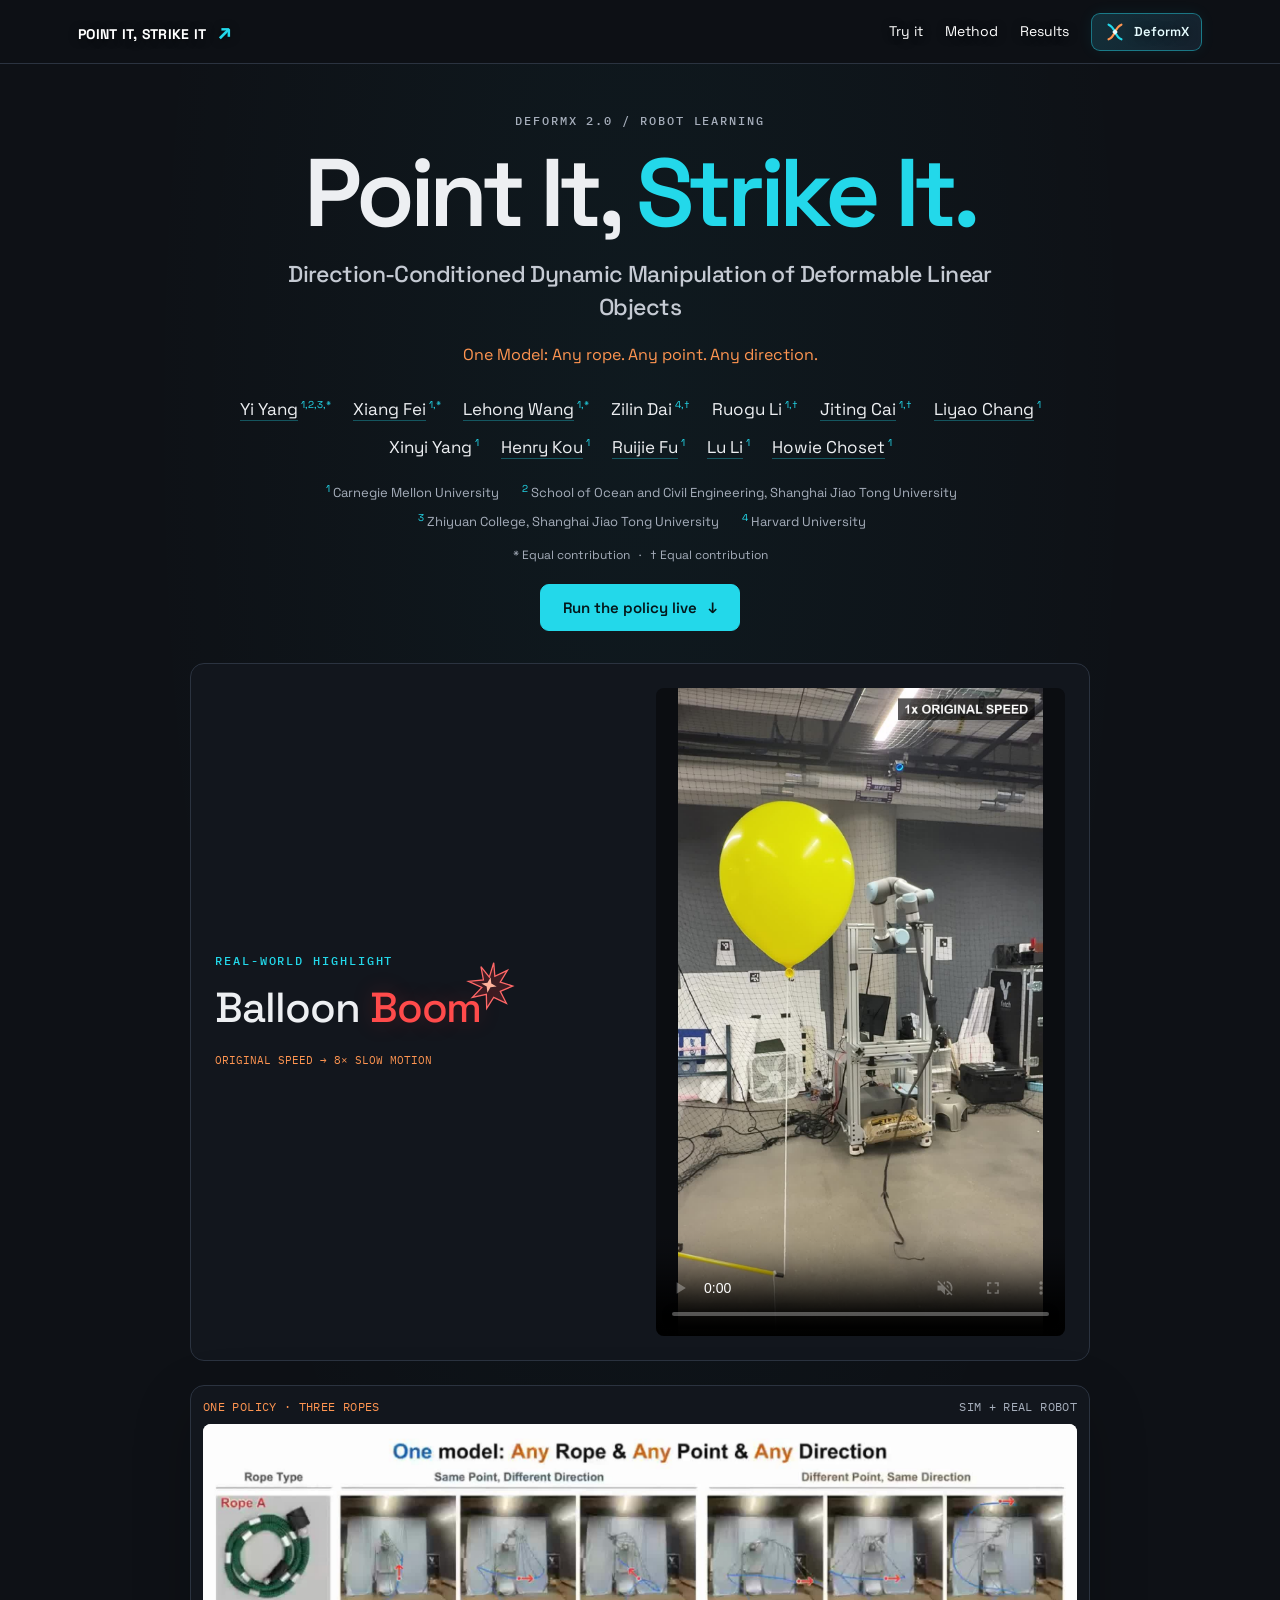
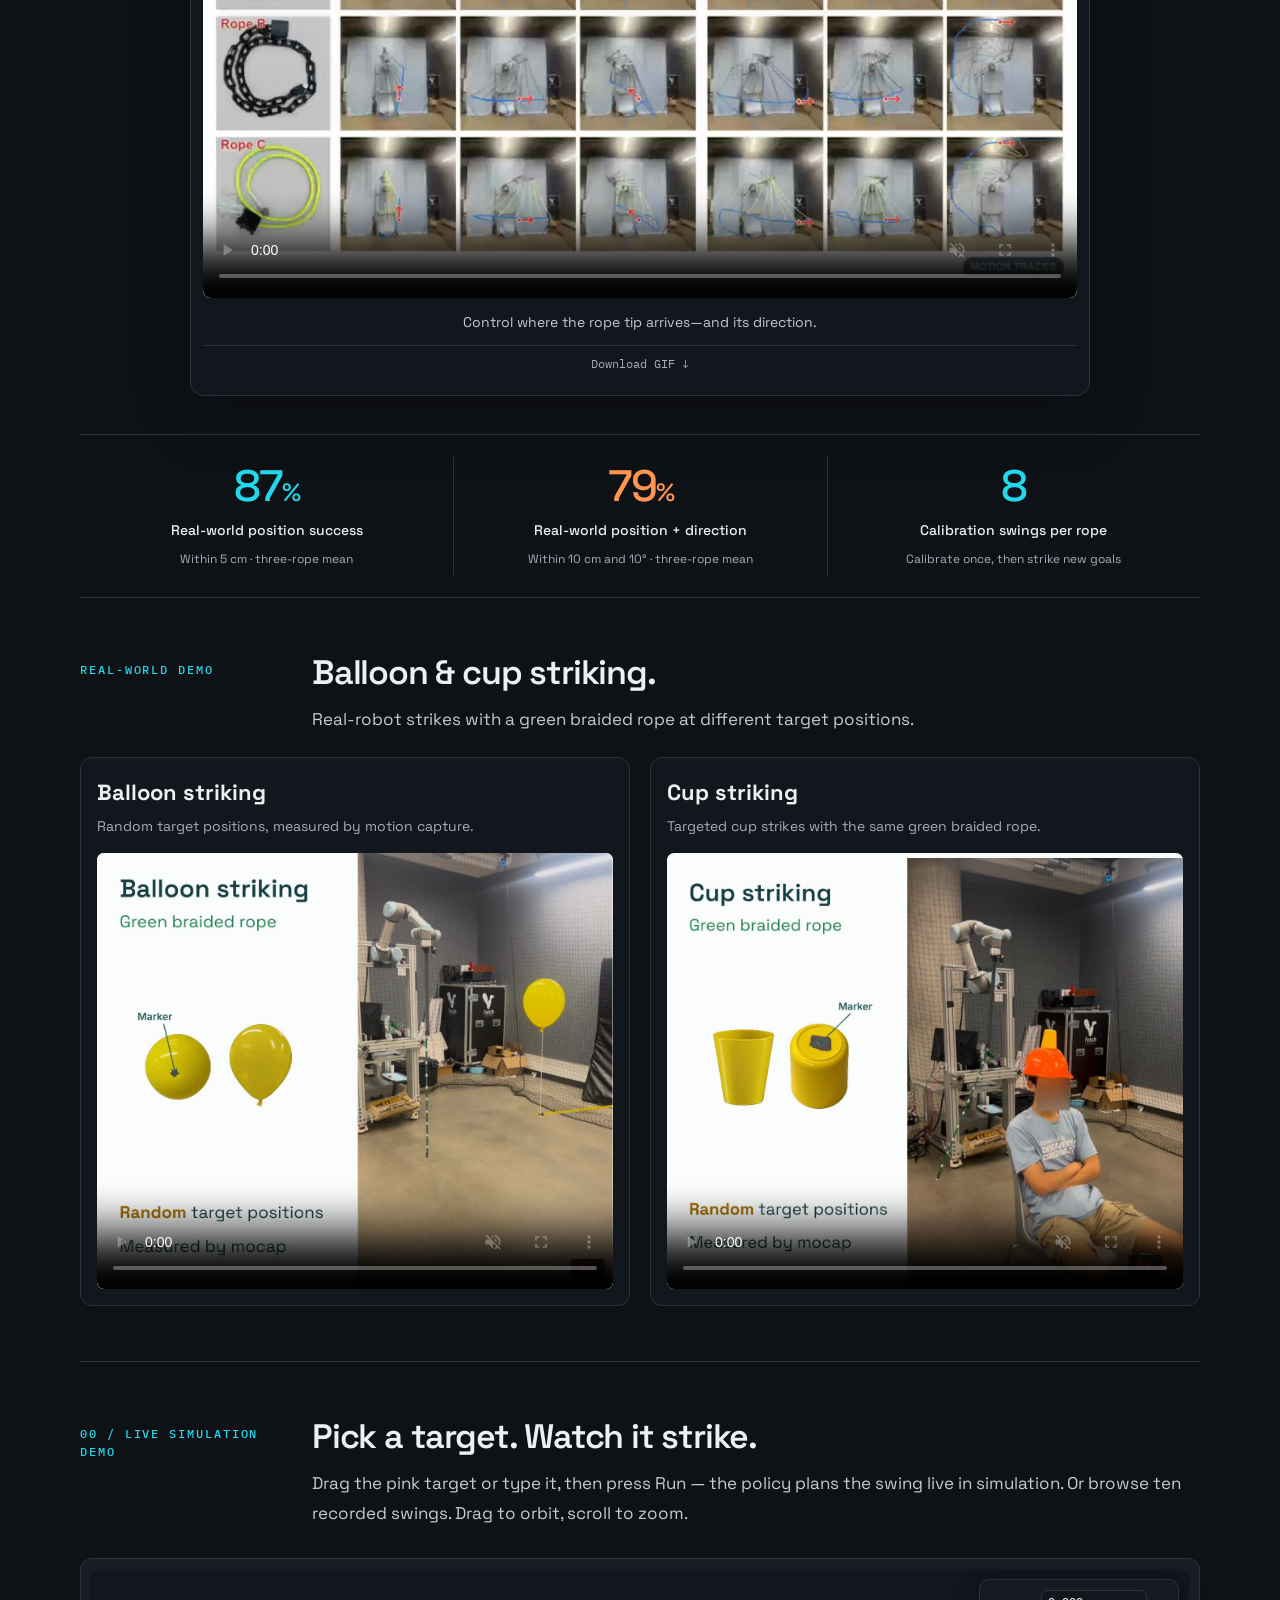
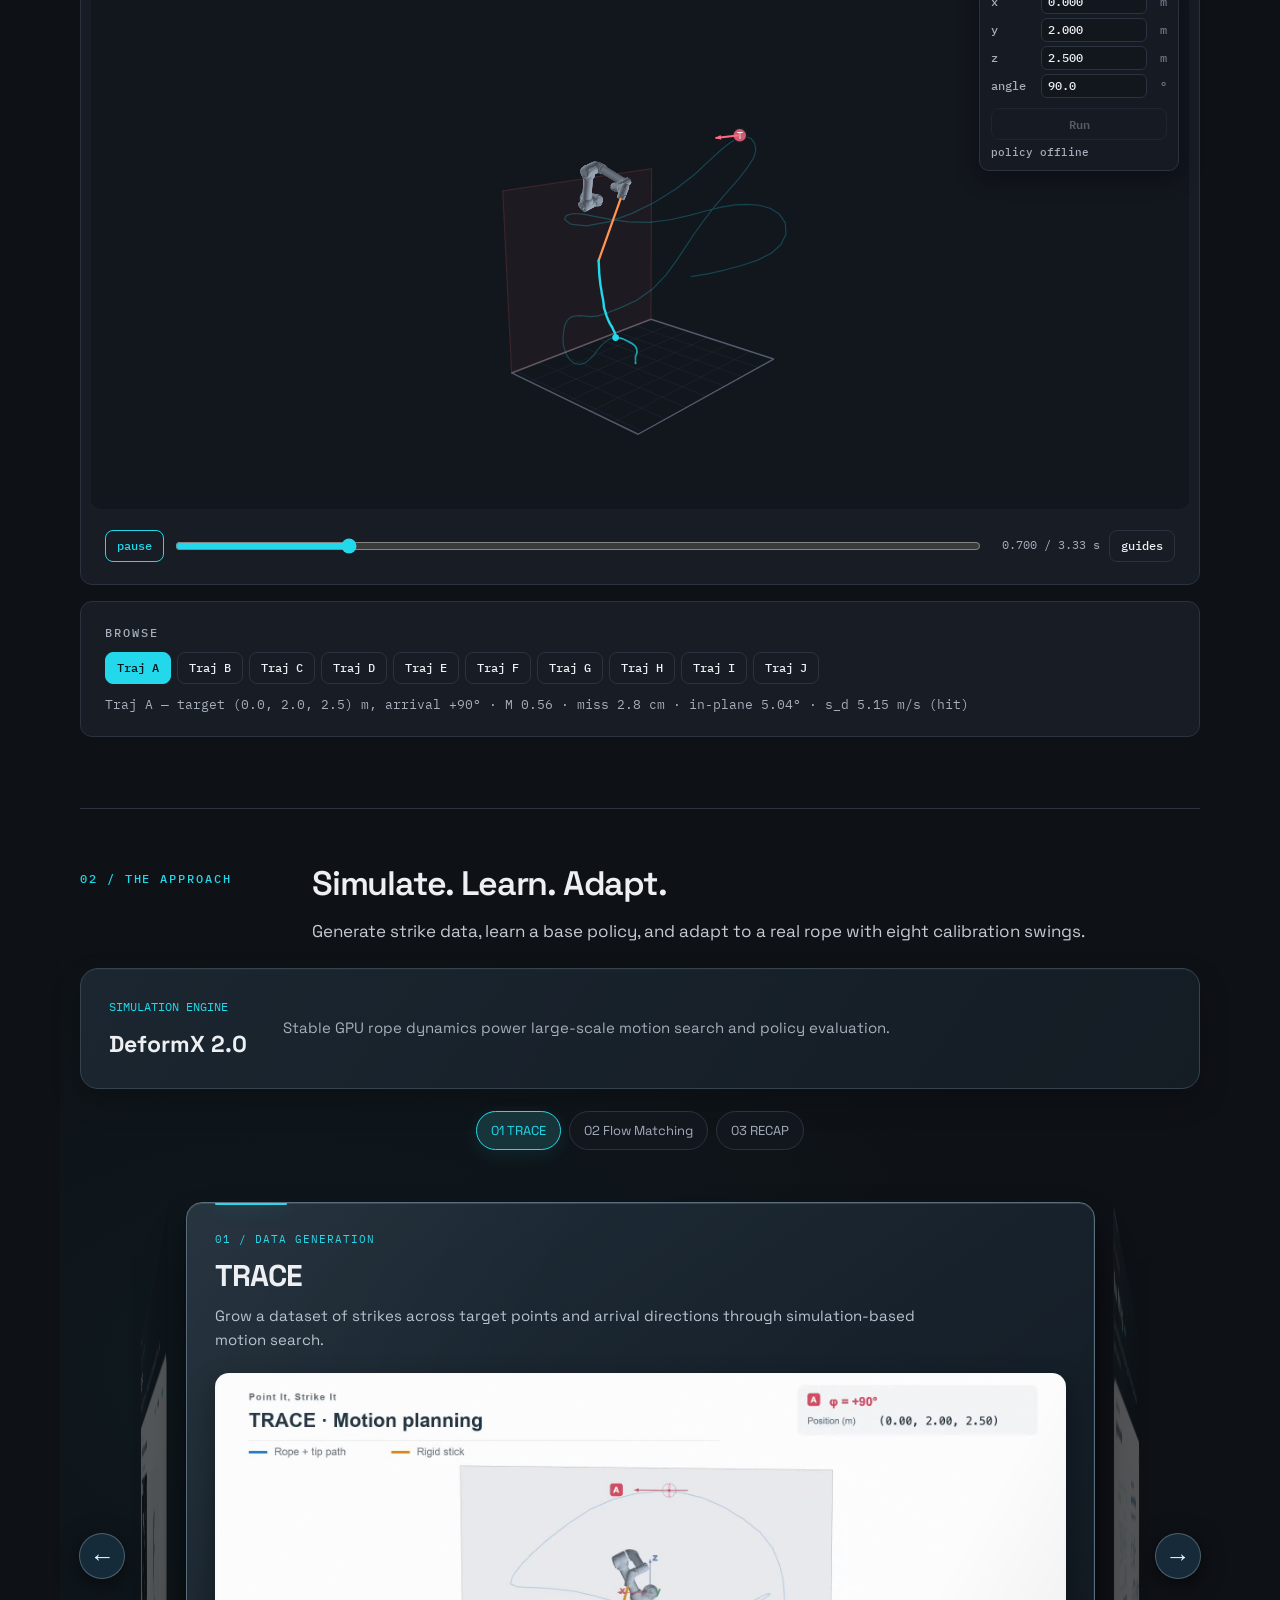
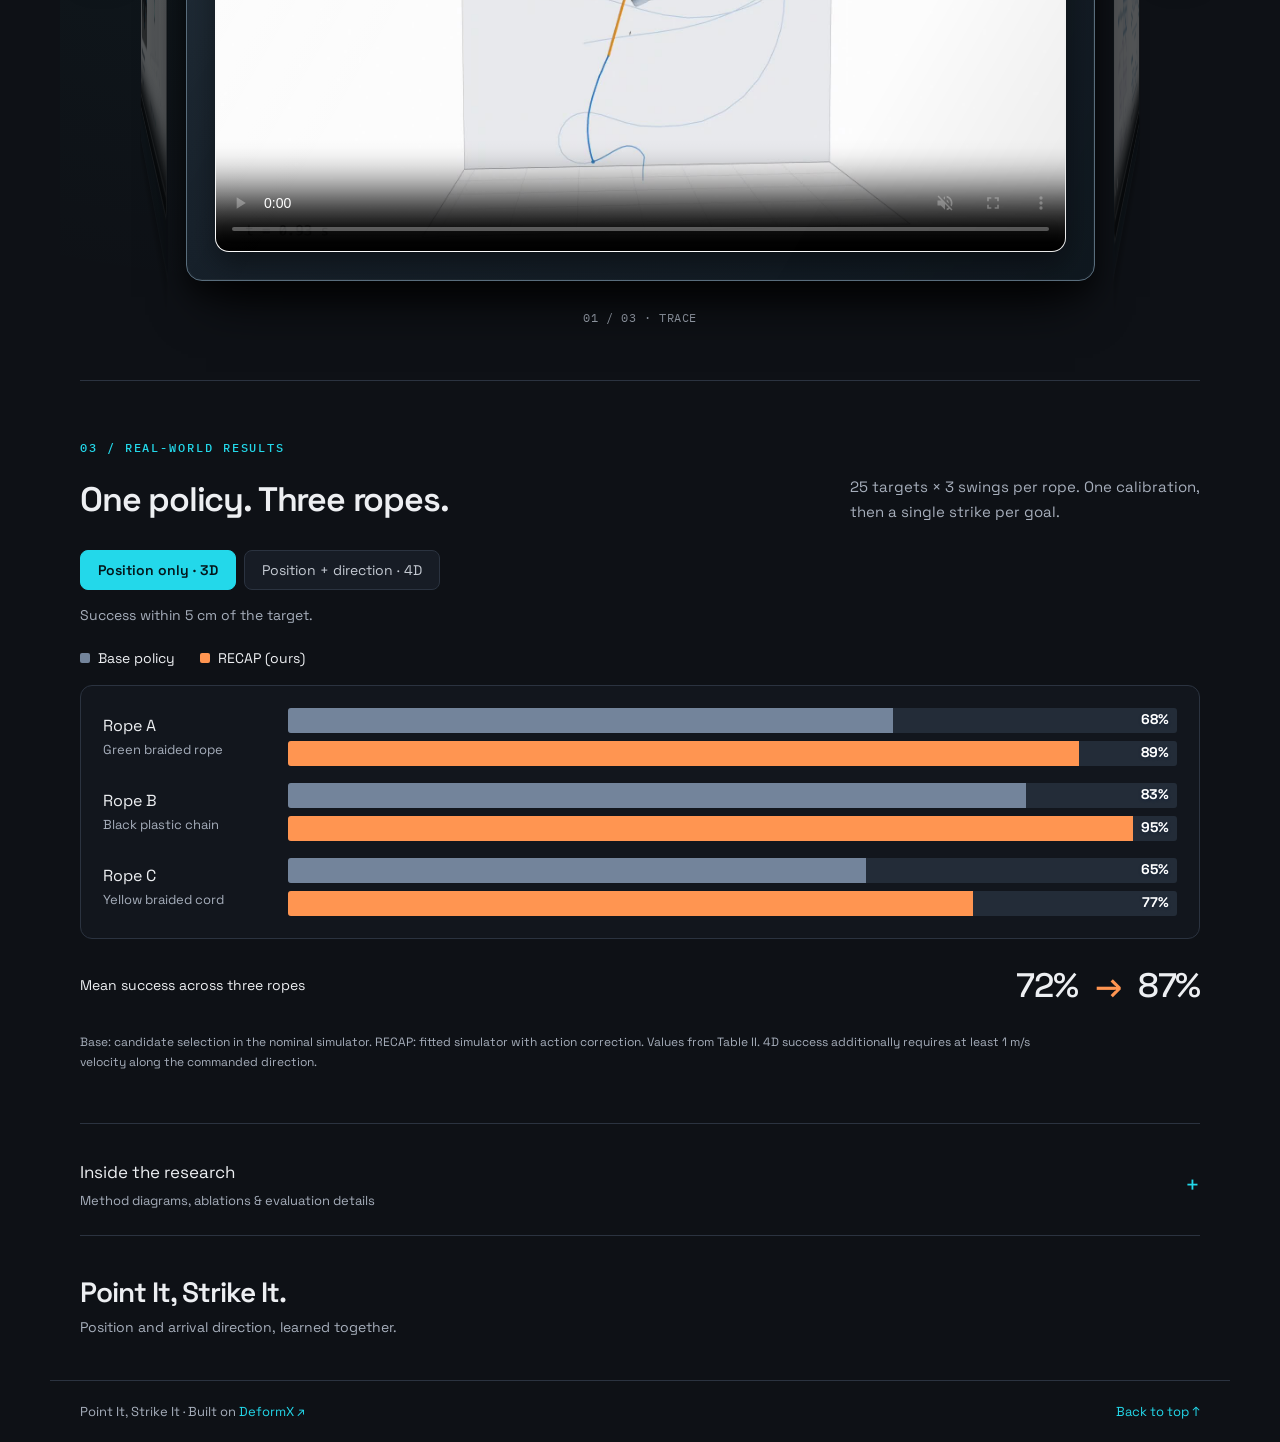
==== commit b98d3475: "DeformY: fix typo in highlight title (Ballon -> Balloon) Co-Authored-By: Claude Opus 5.5 <noreply@an" ====
--- a/DeformY/index.html
+++ b/DeformY/index.html
@@ -1,4 +1,4 @@
 <!doctype html>
 <html lang="en"><head><meta charset="utf-8"><meta name="viewport" content="width=device-width,initial-scale=1"><meta name="description" content="Point It, Strike It: learning direction-conditioned dynamic rope manipulation with DeformX 2.0, TRACE, and RECAP."><title>Point It, Strike It — Dynamic Rope Manipulation</title><link rel="preconnect" href="https://fonts.googleapis.com"><link rel="preconnect" href="https://fonts.gstatic.com" crossorigin><link href="https://fonts.googleapis.com/css2?family=Space+Grotesk:wght@400;500;600;700&family=IBM+Plex+Mono:wght@400;500;600&display=swap" rel="stylesheet"><link rel="stylesheet" href="style.css?v=boom-word-1"></head>
 <body class="without-opening"><a class="skip" href="#overview">Skip to content</a><header><a class="brand" href="#">POINT IT, STRIKE IT<span class="brand-mark">↗</span></a><nav aria-label="Main navigation"><a href="#swings">Try it</a><a href="#method">Method</a><a href="#results">Results</a><a class="project-switch" href="https://deformx.github.io/" aria-label="Visit DeformX website"><svg class="project-icon" width="22" height="22" viewBox="0 0 24 24" fill="none" aria-hidden="true"><path d="M5 4C13 7 11 17 19 20" stroke="#23d8ea" stroke-width="2.4" stroke-linecap="round"/><path d="M19 4C11 7 13 17 5 20" stroke="#ff9551" stroke-width="2.4" stroke-linecap="round"/><path d="m12 9 3 3-3 3-3-3Z" fill="currentColor"/></svg><span>DeformX</span></a></nav></header>
-<main><section class="hero compact-hero" id="paper"><div class="hero-copy"><div class="eyebrow">DEFORMX 2.0 / ROBOT LEARNING</div><h1>Point It,<br><span>Strike It.</span></h1><h2>Direction-Conditioned Dynamic Manipulation of Deformable Linear Objects</h2><p class="hero-tag">One Model: Any rope. Any point. Any direction.</p><div class="paper-authors" aria-label="Authors"><span><a href="https://yiyang-23.github.io/" target="_blank" rel="noopener">Yi Yang</a><sup>1,2,3,*</sup></span><span><a href="https://edgarfx.github.io/" target="_blank" rel="noopener">Xiang Fei</a><sup>1,*</sup></span><span><a href="https://lehong-wang.github.io/" target="_blank" rel="noopener">Lehong Wang</a><sup>1,*</sup></span><span>Zilin Dai<sup>4,†</sup></span><span>Ruogu Li<sup>1,†</sup></span><span><a href="https://caijiting.github.io/" target="_blank" rel="noopener">Jiting Cai</a><sup>1,†</sup></span><span><a href="https://mengyaolichang.github.io/" target="_blank" rel="noopener">Liyao Chang</a><sup>1</sup></span><span>Xinyi Yang<sup>1</sup></span><span><a href="https://kenryhou2.github.io/" target="_blank" rel="noopener">Henry Kou</a><sup>1</sup></span><span><a href="https://ruijiefu.com/" target="_blank" rel="noopener">Ruijie Fu</a><sup>1</sup></span><span><a href="https://www.lilulab.com/" target="_blank" rel="noopener">Lu Li</a><sup>1</sup></span><span><a href="https://www.cs.cmu.edu/~choset/" target="_blank" rel="noopener">Howie Choset</a><sup>1</sup></span></div><div class="paper-affiliations"><span><sup>1</sup> Carnegie Mellon University</span><span><sup>2</sup> School of Ocean and Civil Engineering, Shanghai Jiao Tong University</span><span><sup>3</sup> Zhiyuan College, Shanghai Jiao Tong University</span><span><sup>4</sup> Harvard University</span></div><p class="equal-contribution">* Equal contribution &nbsp; · &nbsp; † Equal contribution</p><div class="actions"><a class="button" href="#swings" title="Place a target and run the policy on our GPU (simulation)">Run the policy live <span aria-hidden="true">↓</span></a></div></div><figure class="burst-highlight" id="balloon-highlight"><div class="burst-copy"><div class="eyebrow">REAL-WORLD HIGHLIGHT</div><h2 class="balloon-boom-title">Ballon <span class="boom-word">Boom<svg class="boom-burst" viewBox="0 0 80 80" fill="none" aria-hidden="true"><path d="m40 5 6 20 17-13-7 20 20 2-17 12 13 16-21-5-7 19-5-21-20 9 11-18-22-5 22-7-8-19 16 13Z" fill="#ff9551" fill-opacity=".13" stroke="#ffbb66" stroke-width="2"/><path d="m40 28 3 9 9 3-9 3-3 9-3-9-9-3 9-3Z" fill="#ffd87d"/></svg></span></h2><span class="burst-speed">ORIGINAL SPEED → 8× SLOW MOTION</span></div><video autoplay muted loop playsinline controls preload="none" width="1052" height="1872" poster="assets/balloon-burst-25s.jpg" aria-label="Balloon burst at original speed followed by eight-times slow motion"><source data-src="assets/balloon-burst-23s.mp4" type="video/mp4"></video></figure><figure class="hero-visual"><div class="figure-top"><span>ONE POLICY · THREE ROPES</span><span>SIM + REAL ROBOT</span></div><video class="hero-replay" loop muted playsinline controls preload="none" width="1880" height="1020" poster="assets/one-model-three-ropes-poster.jpg" aria-label="Three ropes striking different targets and arrival directions, in simulation and on the real robot"><source data-src="assets/one-model-three-ropes-lossless-web.mp4" type="video/mp4">Your browser does not support embedded video.</video><figcaption>Control where the rope tip arrives—and its direction.</figcaption><p class="video-note"><a href="assets/one-model-three-ropes-hd.gif" download>Download GIF ↓</a></p></figure></section><div class="metrics"><div><strong>87<span>%</span></strong><p>Real-world position success</p><small>Within 5 cm · three-rope mean</small></div><div><strong>79<span>%</span></strong><p>Real-world position + direction</p><small>Within 10 cm and 10° · three-rope mean</small></div><div><strong>8</strong><p>Calibration swings per rope</p><small>Calibrate once, then strike new goals</small></div></div><section class="section real-world-demo" id="real-world-demo"><div class="section-label">REAL-WORLD DEMO</div><div><h2>Balloon &amp; cup striking.</h2><p class="lead">Real-robot strikes with a green braided rope at different target positions.</p></div><div class="real-demo-grid"><figure><figcaption><h3>Balloon striking</h3><p>Random target positions, measured by motion capture.</p></figcaption><video muted loop playsinline controls preload="none" width="1276" height="1080" poster="assets/real-world-balloon-cropped.jpg" aria-label="Real-world balloon striking demonstration"><source data-src="assets/real-world-balloon-audio.mp4" type="video/mp4"></video></figure><figure><figcaption><h3>Cup striking</h3><p>Targeted cup strikes with the same green braided rope.</p></figcaption><video muted loop playsinline controls preload="none" width="1310" height="1080" poster="assets/real-world-cup-cropped.jpg" aria-label="Real-world cup striking demonstration"><source data-src="assets/real-world-cup-audio.mp4" type="video/mp4"></video></figure></div></section><section class="section swing-lab" id="swings"><div class="section-label">00 / LIVE SIMULATION DEMO</div><div><h2>Pick a target. Watch it strike.</h2><p class="lead">Drag the pink target or type it, then press Run — the policy plans the swing live in simulation. Or browse ten recorded swings. Drag to orbit, scroll to zoom.</p></div><div class="viewer-stack wide"><div class="dy-card"><canvas id="swing-view" class="dy-view" height="540" style="height:540px" aria-label="3D replay of the selected rope swing"></canvas><div class="dy-pane" id="swing-view-ui"></div></div><div class="dy-card"><div class="dy-pane"><p class="dy-ttl">Browse</p><div id="swing-picker" class="dy-btns" role="group" aria-label="Choose a swing"></div><p class="dy-note" id="swing-note" aria-live="polite"></p></div></div></div></section><section id="method" class="section compact-method"><div class="section-label">02 / THE APPROACH</div><div><h2>Simulate. Learn. Adapt.</h2><p class="lead">Generate strike data, learn a base policy, and adapt to a real rope with eight calibration swings.</p></div><article class="method-foundation"><div><span class="step-number">SIMULATION ENGINE</span><h3>DeformX 2.0</h3></div><p>Stable GPU rope dynamics power large-scale motion search and policy evaluation.</p></article><div class="method-carousel-nav" aria-label="Method stages"><div class="method-tabs"><button type="button" data-method-slide="0" aria-pressed="true">01 TRACE</button><button type="button" data-method-slide="1" aria-pressed="false">02 Flow Matching</button><button type="button" data-method-slide="2" aria-pressed="false">03 RECAP</button></div></div><div class="method-loop" role="region" aria-roledescription="carousel" aria-label="Approach stages"><button class="loop-arrow loop-prev" type="button" id="method-prev" aria-label="Previous method stage">←</button><div class="steps method-steps" id="method-carousel" tabindex="0" role="region" aria-label="Method cards; use left and right arrow keys"><article><div class="method-copy"><span class="step-number">01 / DATA GENERATION</span><h3>TRACE</h3><p>Grow a dataset of strikes across target points and arrival directions through simulation-based motion search.</p></div><video loop muted playsinline controls preload="none" width="1920" height="1080" poster="assets/method-trace.jpg" aria-label="TRACE data generation and motion planning"><source data-src="assets/method-trace-web.mp4" type="video/mp4"></video></article><article><div class="method-copy"><span class="step-number">02 / BASE POLICY</span><h3>Flow Matching <span>· Base Policy</span></h3><p>Learn a conditional flow-matching base policy that generates nominal swings from target position and arrival direction.</p></div><video loop muted playsinline controls preload="none" width="1920" height="1080" poster="assets/method-flow-matching.jpg" aria-label="Flow Matching base policy generation"><source data-src="assets/method-flow-matching-web.mp4" type="video/mp4"></video></article><article><div class="method-copy"><span class="step-number">03 / REAL-ROPE ADAPTATION</span><h3>RECAP</h3><p>Calibrate once with eight swings, fit the real rope, then correct and select actions for new goals.</p></div><video loop muted playsinline controls preload="none" width="1920" height="1080" poster="assets/method-recap.jpg" aria-label="RECAP one-time rope calibration comparison"><source data-src="assets/method-recap-web.mp4" type="video/mp4"></video></article></div><button class="loop-arrow loop-next" type="button" id="method-next" aria-label="Next method stage">→</button><p class="loop-status" id="method-status" aria-live="polite" aria-atomic="true">01 / 03 · TRACE</p></div></section><section id="results" class="results"><div class="section-label">03 / REAL-WORLD RESULTS</div><div class="result-heading"><h2>One policy. Three ropes.</h2><p>25 targets × 3 swings per rope. One calibration, then a single strike per goal.</p></div><div class="controls" role="group" aria-label="Choose goal type"><button class="selected" data-mode="position" aria-pressed="true">Position only · 3D</button><button data-mode="direction" aria-pressed="false">Position + direction · 4D</button></div><p id="criterion">Success within 5 cm of the target.</p><div class="legend"><span><i></i>Base policy</span><span><i></i>RECAP (ours)</span></div><div class="chart" id="chart" aria-live="polite"></div><div class="result-total"><span>Mean success across three ropes</span><strong id="total">72% <span>→</span> 87%</strong></div><p class="footnote">Base: candidate selection in the nominal simulator. RECAP: fitted simulator with action correction. Values from Table II. 4D success additionally requires at least 1 m/s velocity along the commanded direction.</p></section><section class="more-content"><details class="disclosure"><summary><span>Inside the research<small>Method diagrams, ablations &amp; evaluation details</small></span><span class="expand-icon" aria-hidden="true">+</span></summary><div class="disclosure-body"><section id="overview" class="section intro"><div class="section-label">01 / OVERVIEW</div><div><h2>Hitting the point is only<br>part of the task.</h2><p class="lead">A rope tip can reach the same point from very different directions. We learn to control both: a 3D target position and a 1D arrival angle.</p><p>Our framework generates striking motions in simulation, learns multiple ways to reach a goal, and adapts to a real rope through eight calibration swings. Once calibrated, the robot executes a single strike for each new goal without repeated real-world attempts.</p><div class="goal"><span>THE 4D GOAL</span><strong>3D position <i>+</i> arrival angle</strong></div><p class="footnote goal-note">The arrival angle is measured after projecting the tip velocity onto the tangent plane of the arm-centered sphere; it is not a free 3D orientation. Goals are evaluated within the robot’s reachable workspace.</p></div></section><section id="method-details" class="section method"><div class="section-label">04 / HOW IT WORKS</div><div><h2>Simulate. Learn. Adapt.</h2><p class="lead">From a physics simulator to a direction-conditioned strike on real hardware.</p></div><div class="steps"><article><span class="step-number">01</span><h3>DeformX 2.0</h3><h4>Generate at scale</h4><p>A GPU-accelerated Cosserat rod solver with cross-flow aerodynamic drag supports parallel rope simulation and motion search.</p><div class="step-detail">Over 20,000× batched throughput¹</div></article><article><span class="step-number">02</span><h3>TRACE + flow matching</h3><h4>Learn reliable swings</h4><p>Starting from one manually tuned swing verified on hardware, TRACE warm-starts each new search from the stored tip path closest to the goal—not simply the closest previously solved target. A conditional flow-matching policy learns distinct swings, with the goal injected into every residual block.</p><div class="step-detail">98.3% data-generation coverage</div></article><article><span class="step-number">03</span><h3>RECAP</h3><h4>Adapt to a real rope</h4><p>Eight swings identify rope and rig parameters. A simulation-trained correction policy proposes actions, and the fitted simulator selects the best candidate.</p><div class="step-detail">One calibration, many new goals</div></article></div><figure class="method-figure"><a href="assets/method-trimmed.png" target="_blank" rel="noopener" aria-label="View full method diagram"><img loading="lazy" src="assets/method-trimmed.png" width="1521" height="576" alt="System overview: TRACE data generation and conditional flow matching, followed by RECAP calibration, action correction and simulator verification."></a><figcaption>System overview and network architecture. Training is performed in simulation; real-world data is used for per-rope calibration.</figcaption></figure><p class="footnote">¹ Reported throughput relative to DeformX, with 8,192 parallel environments on an RTX 4090. See Table I in the paper for the benchmark setup.</p></section><section class="section evidence"><div class="section-label">CALIBRATION IN PRACTICE</div><div><h2>Eight swings to adapt.<br>One strike per new goal.</h2><p class="lead">RECAP fits 11 rope and rig parameters to motion-captured rope-tip trajectories. It then generates eight corrected actions and compares them with the nominal action in the fitted simulator.</p><p>The robot executes the best candidate. The correction policy is trained in simulation; calibration is performed once per rope, and execution has no online feedback.</p></div><div class="wide table-wrap"><table><caption>Hardware means across three ropes · Table II</caption><thead><tr><th>Method</th><th>3D ≤ 5 cm</th><th>4D ≤ 5 cm, 10°</th><th>4D ≤ 10 cm, 10°</th><th>4D mean miss</th></tr></thead><tbody><tr><th>Base</th><td>72%</td><td>28%</td><td>50%</td><td>10.6 cm</td></tr><tr><th>Learned identification baseline</th><td>74%</td><td>28%</td><td>51%</td><td>10.2 cm</td></tr><tr class="ours"><th>RECAP</th><td>87%</td><td>52%</td><td>79%</td><td>5.6 cm</td></tr></tbody></table><p class="footnote">The learned identification baseline follows the paper’s Wiggle&amp;Go-style parameter estimator with candidate selection and no action correction. All 4D success rates also require ≥ 1 m/s along the commanded direction.</p></div><figure class="method-figure"><a href="assets/workspace-trimmed.png" target="_blank" rel="noopener"><img loading="lazy" src="assets/workspace-trimmed.png" alt="Rope A workspace success and distance maps for Base, Baseline and RECAP"></a><figcaption>Rope A: RECAP improves success across the evaluated workspace. Dots are measured targets; shaded regions interpolate those measurements. The 3D and 4D panels use different distance thresholds, as labeled.</figcaption></figure></section><section class="section"><div class="section-label">05 / TRACE</div><div><h2>Grow reliable motion patterns<br>into a training dataset.</h2><p class="lead">A successful tip trajectory contains useful starting points for many nearby goals.</p><p>TRACE searches from the closest stored tip path, penalizes bending and abrupt tip motion, refines neighboring solutions, and relabels successful trajectory segments with their achieved goals. This creates consistent goal–action pairs without a human demonstration corpus.</p><div class="table-wrap"><table><caption>Data generation and downstream policy · Table IV</caption><thead><tr><th>Generator</th><th>Coverage</th><th>One-shot</th><th>Best-of-64</th></tr></thead><tbody><tr><th>CEM with example</th><td>49.5%</td><td>58.5%</td><td>68.5%</td></tr><tr><th>TRACE without example</th><td>96.8%</td><td>75.5%</td><td>83.9%</td></tr><tr class="ours"><th>TRACE</th><td>98.3%</td><td>73.5%</td><td>92.1%</td></tr></tbody></table></div><p class="footnote">Coverage measures solved generation targets. The example-free variant has higher one-shot accuracy; full TRACE provides higher coverage and stronger accuracy after candidate selection.</p></div></section><section class="section simulation"><div class="section-label">06 / GENERATIVE POLICY</div><div><h2>Learning more than one<br>way to hit a goal.</h2><p class="lead">Distinct swings can reach the same target. A generative policy preserves these alternatives instead of averaging them into an invalid motion.</p><p>Goal and flow-time conditioning enter every residual block through zero-initialized modulation. At inference, 64 candidates are sampled with 50 Euler steps and ranked in simulation.</p><figure class="method-figure"><a href="assets/motion-patterns-trimmed.png" target="_blank" rel="noopener"><img loading="lazy" src="assets/motion-patterns-trimmed.png" alt="Conditional flow-matching ablation comparing samples and flow fields across motion patterns"></a><figcaption>Figure 5: conditioning in every block concentrates samples around distinct motion patterns. Regression may average incompatible swings.</figcaption></figure><div class="table-wrap"><table><caption>Policy evaluation on 5,700 held-out goals</caption><thead><tr><th scope="col">Method</th><th scope="col">One-shot</th><th scope="col">Best-of-64</th></tr></thead><tbody><tr class="ours"><th scope="row">Ours</th><td>73.5%</td><td>92.1%</td></tr><tr><th scope="row">Naive flow matching</th><td>67.9%</td><td>88.9%</td></tr><tr><th scope="row">Regression</th><td>21.4%</td><td>—</td></tr><tr><th scope="row">Nearest neighbor</th><td>33.6%</td><td>—</td></tr></tbody></table></div><p class="footnote">Success within 5 cm and 10°. One-shot evaluates one policy sample; best-of-64 selects a candidate using the simulator. Table III in the paper.</p></div></section><section class="section"><div class="section-label">07 / DEFORMX 2.0</div><div><h2>The simulation engine<br>behind the strikes.</h2><p class="lead">A stable GPU Cosserat rod solver and quadratic cross-flow drag make large-scale search, policy training and candidate verification practical.</p><p>The reported &gt;20,000× improvement compares batch throughput at 8,192 environments on an RTX 4090 with the original single-thread CPU DeformX. It does not mean a single environment runs 20,000× faster.</p><div class="table-wrap"><table><caption>Same 1 m, 20-segment rope · Table I</caption><thead><tr><th>Engine</th><th>Environments</th><th>Batch update rate</th><th>Sim / wall time</th></tr></thead><tbody><tr><th>DeformX · CPU, 1 thread</th><td>1</td><td>12.9 Hz</td><td>0.22×</td></tr><tr><th>DeformX 2.0 · RTX 4090</th><td>1</td><td>136 Hz</td><td>2.3×</td></tr><tr class="ours"><th>DeformX 2.0 · RTX 4090</th><td>8,192</td><td>34.5 Hz</td><td>4,710×</td></tr></tbody></table></div></div></section><section class="section"><div class="section-label">SCOPE &amp; LIMITATIONS</div><div><h2>What the current system covers.</h2><p>The demonstrated task is single-swing rope-tip striking within the tested workspace. It does not yet address sustained contact, obstacle interaction or multi-stage manipulation. Execution remains open-loop after calibration, and transfer may degrade outside the dynamics represented during training.</p></div></section></div></details></section><section class="closing compact-closing"><div><h2>Point It, Strike It.</h2><p>Position and arrival direction, learned together.</p></div></section></main><footer><span>Point It, Strike It · Built on <a href="https://deformx.github.io/" target="_blank" rel="noopener">DeformX ↗</a></span><a href="#">Back to top ↑</a></footer><script src="script.js?v=respect-pause-1"></script><script src="assets/viewer/ropeviz.js?v=front-camera-1"></script><script src="viewer.js"></script></body></html>
+<main><section class="hero compact-hero" id="paper"><div class="hero-copy"><div class="eyebrow">DEFORMX 2.0 / ROBOT LEARNING</div><h1>Point It,<br><span>Strike It.</span></h1><h2>Direction-Conditioned Dynamic Manipulation of Deformable Linear Objects</h2><p class="hero-tag">One Model: Any rope. Any point. Any direction.</p><div class="paper-authors" aria-label="Authors"><span><a href="https://yiyang-23.github.io/" target="_blank" rel="noopener">Yi Yang</a><sup>1,2,3,*</sup></span><span><a href="https://edgarfx.github.io/" target="_blank" rel="noopener">Xiang Fei</a><sup>1,*</sup></span><span><a href="https://lehong-wang.github.io/" target="_blank" rel="noopener">Lehong Wang</a><sup>1,*</sup></span><span>Zilin Dai<sup>4,†</sup></span><span>Ruogu Li<sup>1,†</sup></span><span><a href="https://caijiting.github.io/" target="_blank" rel="noopener">Jiting Cai</a><sup>1,†</sup></span><span><a href="https://mengyaolichang.github.io/" target="_blank" rel="noopener">Liyao Chang</a><sup>1</sup></span><span>Xinyi Yang<sup>1</sup></span><span><a href="https://kenryhou2.github.io/" target="_blank" rel="noopener">Henry Kou</a><sup>1</sup></span><span><a href="https://ruijiefu.com/" target="_blank" rel="noopener">Ruijie Fu</a><sup>1</sup></span><span><a href="https://www.lilulab.com/" target="_blank" rel="noopener">Lu Li</a><sup>1</sup></span><span><a href="https://www.cs.cmu.edu/~choset/" target="_blank" rel="noopener">Howie Choset</a><sup>1</sup></span></div><div class="paper-affiliations"><span><sup>1</sup> Carnegie Mellon University</span><span><sup>2</sup> School of Ocean and Civil Engineering, Shanghai Jiao Tong University</span><span><sup>3</sup> Zhiyuan College, Shanghai Jiao Tong University</span><span><sup>4</sup> Harvard University</span></div><p class="equal-contribution">* Equal contribution &nbsp; · &nbsp; † Equal contribution</p><div class="actions"><a class="button" href="#swings" title="Place a target and run the policy on our GPU (simulation)">Run the policy live <span aria-hidden="true">↓</span></a></div></div><figure class="burst-highlight" id="balloon-highlight"><div class="burst-copy"><div class="eyebrow">REAL-WORLD HIGHLIGHT</div><h2 class="balloon-boom-title">Balloon <span class="boom-word">Boom<svg class="boom-burst" viewBox="0 0 80 80" fill="none" aria-hidden="true"><path d="m40 5 6 20 17-13-7 20 20 2-17 12 13 16-21-5-7 19-5-21-20 9 11-18-22-5 22-7-8-19 16 13Z" fill="#ff9551" fill-opacity=".13" stroke="#ffbb66" stroke-width="2"/><path d="m40 28 3 9 9 3-9 3-3 9-3-9-9-3 9-3Z" fill="#ffd87d"/></svg></span></h2><span class="burst-speed">ORIGINAL SPEED → 8× SLOW MOTION</span></div><video autoplay muted loop playsinline controls preload="none" width="1052" height="1872" poster="assets/balloon-burst-25s.jpg" aria-label="Balloon burst at original speed followed by eight-times slow motion"><source data-src="assets/balloon-burst-23s.mp4" type="video/mp4"></video></figure><figure class="hero-visual"><div class="figure-top"><span>ONE POLICY · THREE ROPES</span><span>SIM + REAL ROBOT</span></div><video class="hero-replay" loop muted playsinline controls preload="none" width="1880" height="1020" poster="assets/one-model-three-ropes-poster.jpg" aria-label="Three ropes striking different targets and arrival directions, in simulation and on the real robot"><source data-src="assets/one-model-three-ropes-lossless-web.mp4" type="video/mp4">Your browser does not support embedded video.</video><figcaption>Control where the rope tip arrives—and its direction.</figcaption><p class="video-note"><a href="assets/one-model-three-ropes-hd.gif" download>Download GIF ↓</a></p></figure></section><div class="metrics"><div><strong>87<span>%</span></strong><p>Real-world position success</p><small>Within 5 cm · three-rope mean</small></div><div><strong>79<span>%</span></strong><p>Real-world position + direction</p><small>Within 10 cm and 10° · three-rope mean</small></div><div><strong>8</strong><p>Calibration swings per rope</p><small>Calibrate once, then strike new goals</small></div></div><section class="section real-world-demo" id="real-world-demo"><div class="section-label">REAL-WORLD DEMO</div><div><h2>Balloon &amp; cup striking.</h2><p class="lead">Real-robot strikes with a green braided rope at different target positions.</p></div><div class="real-demo-grid"><figure><figcaption><h3>Balloon striking</h3><p>Random target positions, measured by motion capture.</p></figcaption><video muted loop playsinline controls preload="none" width="1276" height="1080" poster="assets/real-world-balloon-cropped.jpg" aria-label="Real-world balloon striking demonstration"><source data-src="assets/real-world-balloon-audio.mp4" type="video/mp4"></video></figure><figure><figcaption><h3>Cup striking</h3><p>Targeted cup strikes with the same green braided rope.</p></figcaption><video muted loop playsinline controls preload="none" width="1310" height="1080" poster="assets/real-world-cup-cropped.jpg" aria-label="Real-world cup striking demonstration"><source data-src="assets/real-world-cup-audio.mp4" type="video/mp4"></video></figure></div></section><section class="section swing-lab" id="swings"><div class="section-label">00 / LIVE SIMULATION DEMO</div><div><h2>Pick a target. Watch it strike.</h2><p class="lead">Drag the pink target or type it, then press Run — the policy plans the swing live in simulation. Or browse ten recorded swings. Drag to orbit, scroll to zoom.</p></div><div class="viewer-stack wide"><div class="dy-card"><canvas id="swing-view" class="dy-view" height="540" style="height:540px" aria-label="3D replay of the selected rope swing"></canvas><div class="dy-pane" id="swing-view-ui"></div></div><div class="dy-card"><div class="dy-pane"><p class="dy-ttl">Browse</p><div id="swing-picker" class="dy-btns" role="group" aria-label="Choose a swing"></div><p class="dy-note" id="swing-note" aria-live="polite"></p></div></div></div></section><section id="method" class="section compact-method"><div class="section-label">02 / THE APPROACH</div><div><h2>Simulate. Learn. Adapt.</h2><p class="lead">Generate strike data, learn a base policy, and adapt to a real rope with eight calibration swings.</p></div><article class="method-foundation"><div><span class="step-number">SIMULATION ENGINE</span><h3>DeformX 2.0</h3></div><p>Stable GPU rope dynamics power large-scale motion search and policy evaluation.</p></article><div class="method-carousel-nav" aria-label="Method stages"><div class="method-tabs"><button type="button" data-method-slide="0" aria-pressed="true">01 TRACE</button><button type="button" data-method-slide="1" aria-pressed="false">02 Flow Matching</button><button type="button" data-method-slide="2" aria-pressed="false">03 RECAP</button></div></div><div class="method-loop" role="region" aria-roledescription="carousel" aria-label="Approach stages"><button class="loop-arrow loop-prev" type="button" id="method-prev" aria-label="Previous method stage">←</button><div class="steps method-steps" id="method-carousel" tabindex="0" role="region" aria-label="Method cards; use left and right arrow keys"><article><div class="method-copy"><span class="step-number">01 / DATA GENERATION</span><h3>TRACE</h3><p>Grow a dataset of strikes across target points and arrival directions through simulation-based motion search.</p></div><video loop muted playsinline controls preload="none" width="1920" height="1080" poster="assets/method-trace.jpg" aria-label="TRACE data generation and motion planning"><source data-src="assets/method-trace-web.mp4" type="video/mp4"></video></article><article><div class="method-copy"><span class="step-number">02 / BASE POLICY</span><h3>Flow Matching <span>· Base Policy</span></h3><p>Learn a conditional flow-matching base policy that generates nominal swings from target position and arrival direction.</p></div><video loop muted playsinline controls preload="none" width="1920" height="1080" poster="assets/method-flow-matching.jpg" aria-label="Flow Matching base policy generation"><source data-src="assets/method-flow-matching-web.mp4" type="video/mp4"></video></article><article><div class="method-copy"><span class="step-number">03 / REAL-ROPE ADAPTATION</span><h3>RECAP</h3><p>Calibrate once with eight swings, fit the real rope, then correct and select actions for new goals.</p></div><video loop muted playsinline controls preload="none" width="1920" height="1080" poster="assets/method-recap.jpg" aria-label="RECAP one-time rope calibration comparison"><source data-src="assets/method-recap-web.mp4" type="video/mp4"></video></article></div><button class="loop-arrow loop-next" type="button" id="method-next" aria-label="Next method stage">→</button><p class="loop-status" id="method-status" aria-live="polite" aria-atomic="true">01 / 03 · TRACE</p></div></section><section id="results" class="results"><div class="section-label">03 / REAL-WORLD RESULTS</div><div class="result-heading"><h2>One policy. Three ropes.</h2><p>25 targets × 3 swings per rope. One calibration, then a single strike per goal.</p></div><div class="controls" role="group" aria-label="Choose goal type"><button class="selected" data-mode="position" aria-pressed="true">Position only · 3D</button><button data-mode="direction" aria-pressed="false">Position + direction · 4D</button></div><p id="criterion">Success within 5 cm of the target.</p><div class="legend"><span><i></i>Base policy</span><span><i></i>RECAP (ours)</span></div><div class="chart" id="chart" aria-live="polite"></div><div class="result-total"><span>Mean success across three ropes</span><strong id="total">72% <span>→</span> 87%</strong></div><p class="footnote">Base: candidate selection in the nominal simulator. RECAP: fitted simulator with action correction. Values from Table II. 4D success additionally requires at least 1 m/s velocity along the commanded direction.</p></section><section class="more-content"><details class="disclosure"><summary><span>Inside the research<small>Method diagrams, ablations &amp; evaluation details</small></span><span class="expand-icon" aria-hidden="true">+</span></summary><div class="disclosure-body"><section id="overview" class="section intro"><div class="section-label">01 / OVERVIEW</div><div><h2>Hitting the point is only<br>part of the task.</h2><p class="lead">A rope tip can reach the same point from very different directions. We learn to control both: a 3D target position and a 1D arrival angle.</p><p>Our framework generates striking motions in simulation, learns multiple ways to reach a goal, and adapts to a real rope through eight calibration swings. Once calibrated, the robot executes a single strike for each new goal without repeated real-world attempts.</p><div class="goal"><span>THE 4D GOAL</span><strong>3D position <i>+</i> arrival angle</strong></div><p class="footnote goal-note">The arrival angle is measured after projecting the tip velocity onto the tangent plane of the arm-centered sphere; it is not a free 3D orientation. Goals are evaluated within the robot’s reachable workspace.</p></div></section><section id="method-details" class="section method"><div class="section-label">04 / HOW IT WORKS</div><div><h2>Simulate. Learn. Adapt.</h2><p class="lead">From a physics simulator to a direction-conditioned strike on real hardware.</p></div><div class="steps"><article><span class="step-number">01</span><h3>DeformX 2.0</h3><h4>Generate at scale</h4><p>A GPU-accelerated Cosserat rod solver with cross-flow aerodynamic drag supports parallel rope simulation and motion search.</p><div class="step-detail">Over 20,000× batched throughput¹</div></article><article><span class="step-number">02</span><h3>TRACE + flow matching</h3><h4>Learn reliable swings</h4><p>Starting from one manually tuned swing verified on hardware, TRACE warm-starts each new search from the stored tip path closest to the goal—not simply the closest previously solved target. A conditional flow-matching policy learns distinct swings, with the goal injected into every residual block.</p><div class="step-detail">98.3% data-generation coverage</div></article><article><span class="step-number">03</span><h3>RECAP</h3><h4>Adapt to a real rope</h4><p>Eight swings identify rope and rig parameters. A simulation-trained correction policy proposes actions, and the fitted simulator selects the best candidate.</p><div class="step-detail">One calibration, many new goals</div></article></div><figure class="method-figure"><a href="assets/method-trimmed.png" target="_blank" rel="noopener" aria-label="View full method diagram"><img loading="lazy" src="assets/method-trimmed.png" width="1521" height="576" alt="System overview: TRACE data generation and conditional flow matching, followed by RECAP calibration, action correction and simulator verification."></a><figcaption>System overview and network architecture. Training is performed in simulation; real-world data is used for per-rope calibration.</figcaption></figure><p class="footnote">¹ Reported throughput relative to DeformX, with 8,192 parallel environments on an RTX 4090. See Table I in the paper for the benchmark setup.</p></section><section class="section evidence"><div class="section-label">CALIBRATION IN PRACTICE</div><div><h2>Eight swings to adapt.<br>One strike per new goal.</h2><p class="lead">RECAP fits 11 rope and rig parameters to motion-captured rope-tip trajectories. It then generates eight corrected actions and compares them with the nominal action in the fitted simulator.</p><p>The robot executes the best candidate. The correction policy is trained in simulation; calibration is performed once per rope, and execution has no online feedback.</p></div><div class="wide table-wrap"><table><caption>Hardware means across three ropes · Table II</caption><thead><tr><th>Method</th><th>3D ≤ 5 cm</th><th>4D ≤ 5 cm, 10°</th><th>4D ≤ 10 cm, 10°</th><th>4D mean miss</th></tr></thead><tbody><tr><th>Base</th><td>72%</td><td>28%</td><td>50%</td><td>10.6 cm</td></tr><tr><th>Learned identification baseline</th><td>74%</td><td>28%</td><td>51%</td><td>10.2 cm</td></tr><tr class="ours"><th>RECAP</th><td>87%</td><td>52%</td><td>79%</td><td>5.6 cm</td></tr></tbody></table><p class="footnote">The learned identification baseline follows the paper’s Wiggle&amp;Go-style parameter estimator with candidate selection and no action correction. All 4D success rates also require ≥ 1 m/s along the commanded direction.</p></div><figure class="method-figure"><a href="assets/workspace-trimmed.png" target="_blank" rel="noopener"><img loading="lazy" src="assets/workspace-trimmed.png" alt="Rope A workspace success and distance maps for Base, Baseline and RECAP"></a><figcaption>Rope A: RECAP improves success across the evaluated workspace. Dots are measured targets; shaded regions interpolate those measurements. The 3D and 4D panels use different distance thresholds, as labeled.</figcaption></figure></section><section class="section"><div class="section-label">05 / TRACE</div><div><h2>Grow reliable motion patterns<br>into a training dataset.</h2><p class="lead">A successful tip trajectory contains useful starting points for many nearby goals.</p><p>TRACE searches from the closest stored tip path, penalizes bending and abrupt tip motion, refines neighboring solutions, and relabels successful trajectory segments with their achieved goals. This creates consistent goal–action pairs without a human demonstration corpus.</p><div class="table-wrap"><table><caption>Data generation and downstream policy · Table IV</caption><thead><tr><th>Generator</th><th>Coverage</th><th>One-shot</th><th>Best-of-64</th></tr></thead><tbody><tr><th>CEM with example</th><td>49.5%</td><td>58.5%</td><td>68.5%</td></tr><tr><th>TRACE without example</th><td>96.8%</td><td>75.5%</td><td>83.9%</td></tr><tr class="ours"><th>TRACE</th><td>98.3%</td><td>73.5%</td><td>92.1%</td></tr></tbody></table></div><p class="footnote">Coverage measures solved generation targets. The example-free variant has higher one-shot accuracy; full TRACE provides higher coverage and stronger accuracy after candidate selection.</p></div></section><section class="section simulation"><div class="section-label">06 / GENERATIVE POLICY</div><div><h2>Learning more than one<br>way to hit a goal.</h2><p class="lead">Distinct swings can reach the same target. A generative policy preserves these alternatives instead of averaging them into an invalid motion.</p><p>Goal and flow-time conditioning enter every residual block through zero-initialized modulation. At inference, 64 candidates are sampled with 50 Euler steps and ranked in simulation.</p><figure class="method-figure"><a href="assets/motion-patterns-trimmed.png" target="_blank" rel="noopener"><img loading="lazy" src="assets/motion-patterns-trimmed.png" alt="Conditional flow-matching ablation comparing samples and flow fields across motion patterns"></a><figcaption>Figure 5: conditioning in every block concentrates samples around distinct motion patterns. Regression may average incompatible swings.</figcaption></figure><div class="table-wrap"><table><caption>Policy evaluation on 5,700 held-out goals</caption><thead><tr><th scope="col">Method</th><th scope="col">One-shot</th><th scope="col">Best-of-64</th></tr></thead><tbody><tr class="ours"><th scope="row">Ours</th><td>73.5%</td><td>92.1%</td></tr><tr><th scope="row">Naive flow matching</th><td>67.9%</td><td>88.9%</td></tr><tr><th scope="row">Regression</th><td>21.4%</td><td>—</td></tr><tr><th scope="row">Nearest neighbor</th><td>33.6%</td><td>—</td></tr></tbody></table></div><p class="footnote">Success within 5 cm and 10°. One-shot evaluates one policy sample; best-of-64 selects a candidate using the simulator. Table III in the paper.</p></div></section><section class="section"><div class="section-label">07 / DEFORMX 2.0</div><div><h2>The simulation engine<br>behind the strikes.</h2><p class="lead">A stable GPU Cosserat rod solver and quadratic cross-flow drag make large-scale search, policy training and candidate verification practical.</p><p>The reported &gt;20,000× improvement compares batch throughput at 8,192 environments on an RTX 4090 with the original single-thread CPU DeformX. It does not mean a single environment runs 20,000× faster.</p><div class="table-wrap"><table><caption>Same 1 m, 20-segment rope · Table I</caption><thead><tr><th>Engine</th><th>Environments</th><th>Batch update rate</th><th>Sim / wall time</th></tr></thead><tbody><tr><th>DeformX · CPU, 1 thread</th><td>1</td><td>12.9 Hz</td><td>0.22×</td></tr><tr><th>DeformX 2.0 · RTX 4090</th><td>1</td><td>136 Hz</td><td>2.3×</td></tr><tr class="ours"><th>DeformX 2.0 · RTX 4090</th><td>8,192</td><td>34.5 Hz</td><td>4,710×</td></tr></tbody></table></div></div></section><section class="section"><div class="section-label">SCOPE &amp; LIMITATIONS</div><div><h2>What the current system covers.</h2><p>The demonstrated task is single-swing rope-tip striking within the tested workspace. It does not yet address sustained contact, obstacle interaction or multi-stage manipulation. Execution remains open-loop after calibration, and transfer may degrade outside the dynamics represented during training.</p></div></section></div></details></section><section class="closing compact-closing"><div><h2>Point It, Strike It.</h2><p>Position and arrival direction, learned together.</p></div></section></main><footer><span>Point It, Strike It · Built on <a href="https://deformx.github.io/" target="_blank" rel="noopener">DeformX ↗</a></span><a href="#">Back to top ↑</a></footer><script src="script.js?v=respect-pause-1"></script><script src="assets/viewer/ropeviz.js?v=front-camera-1"></script><script src="viewer.js"></script></body></html>
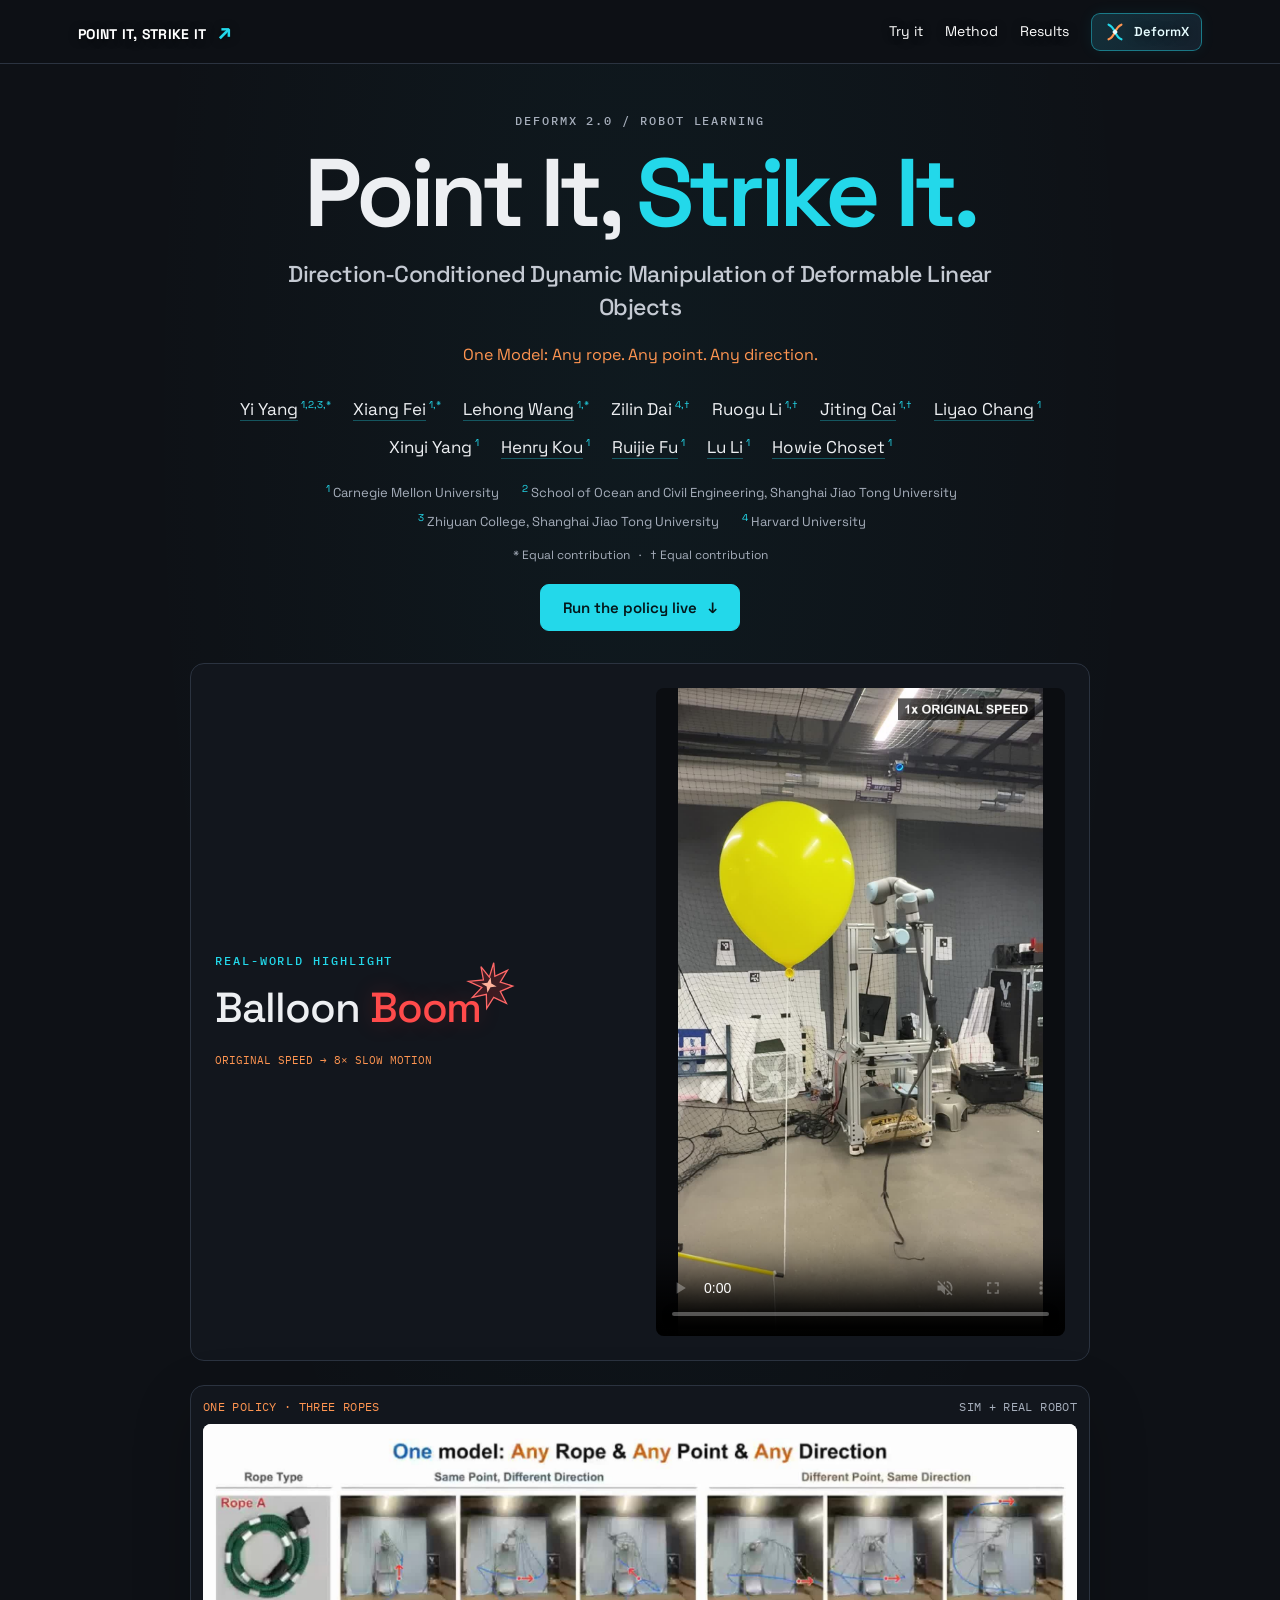
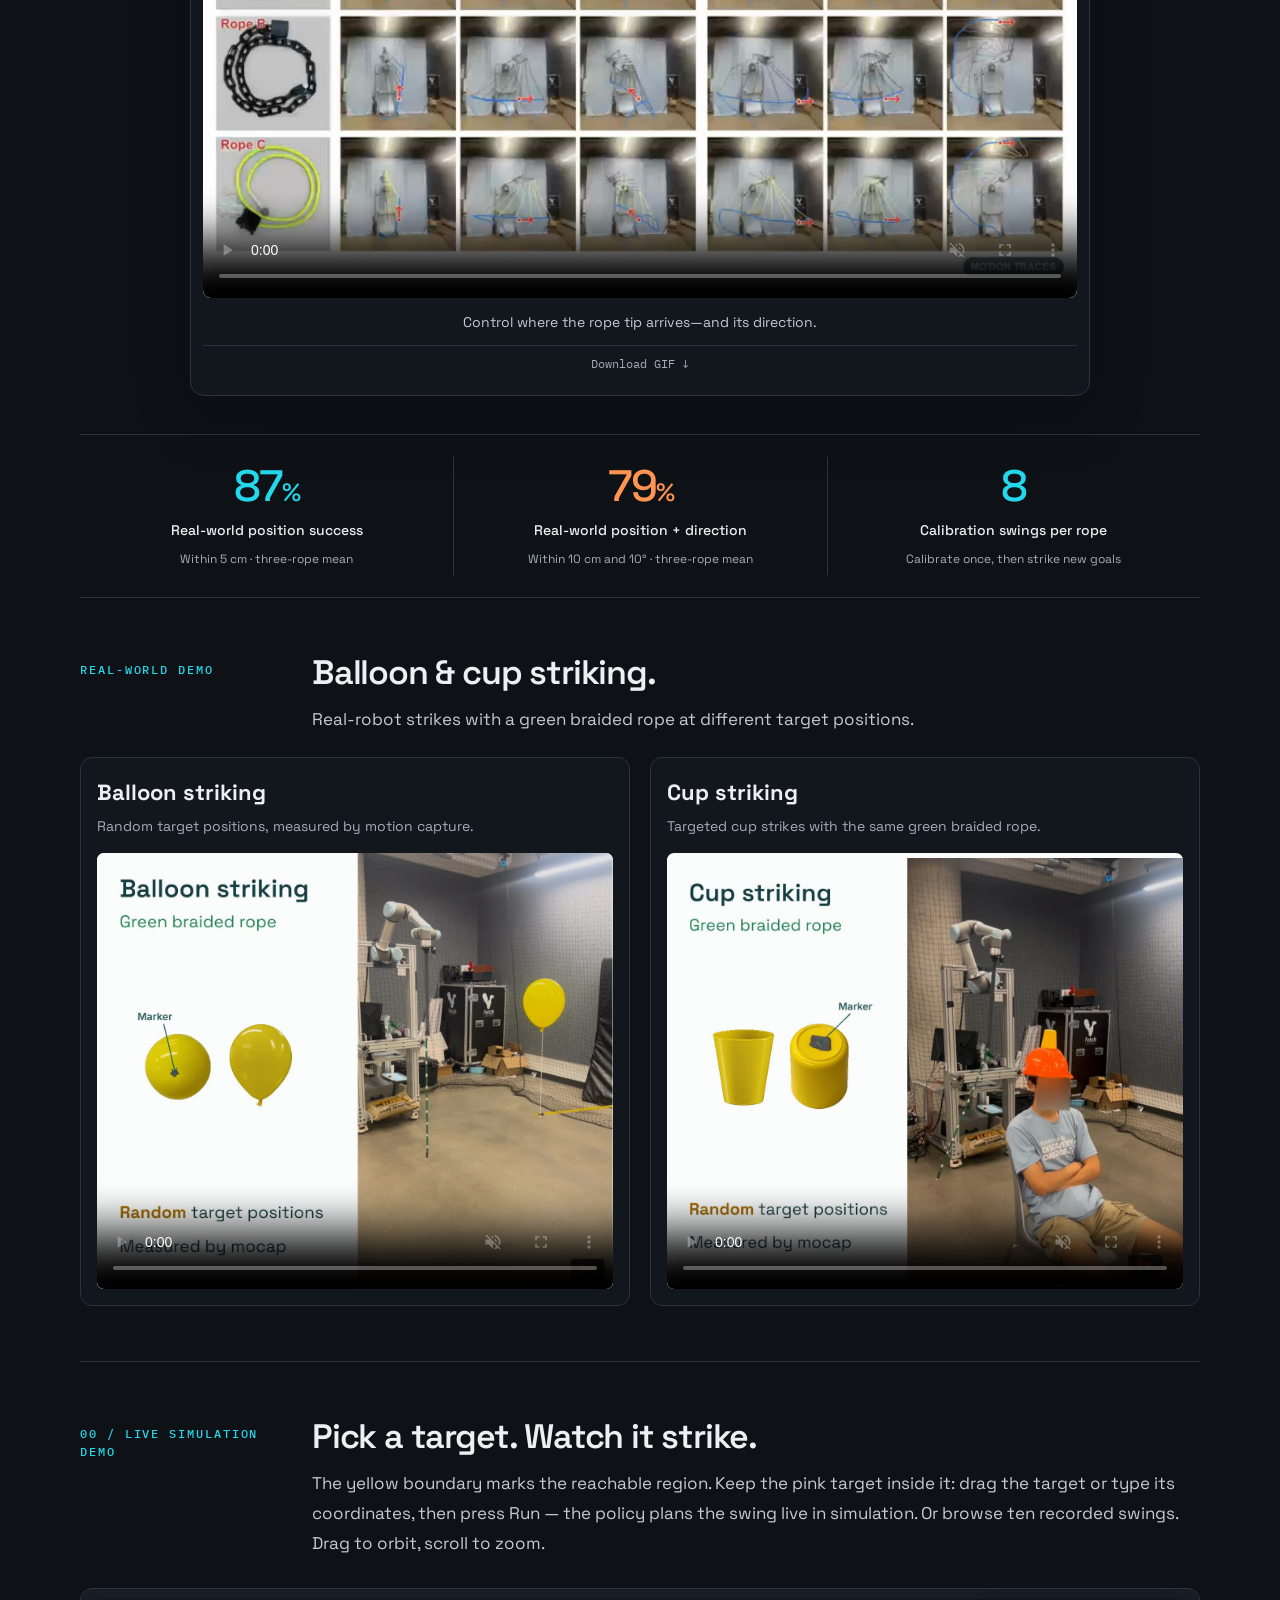
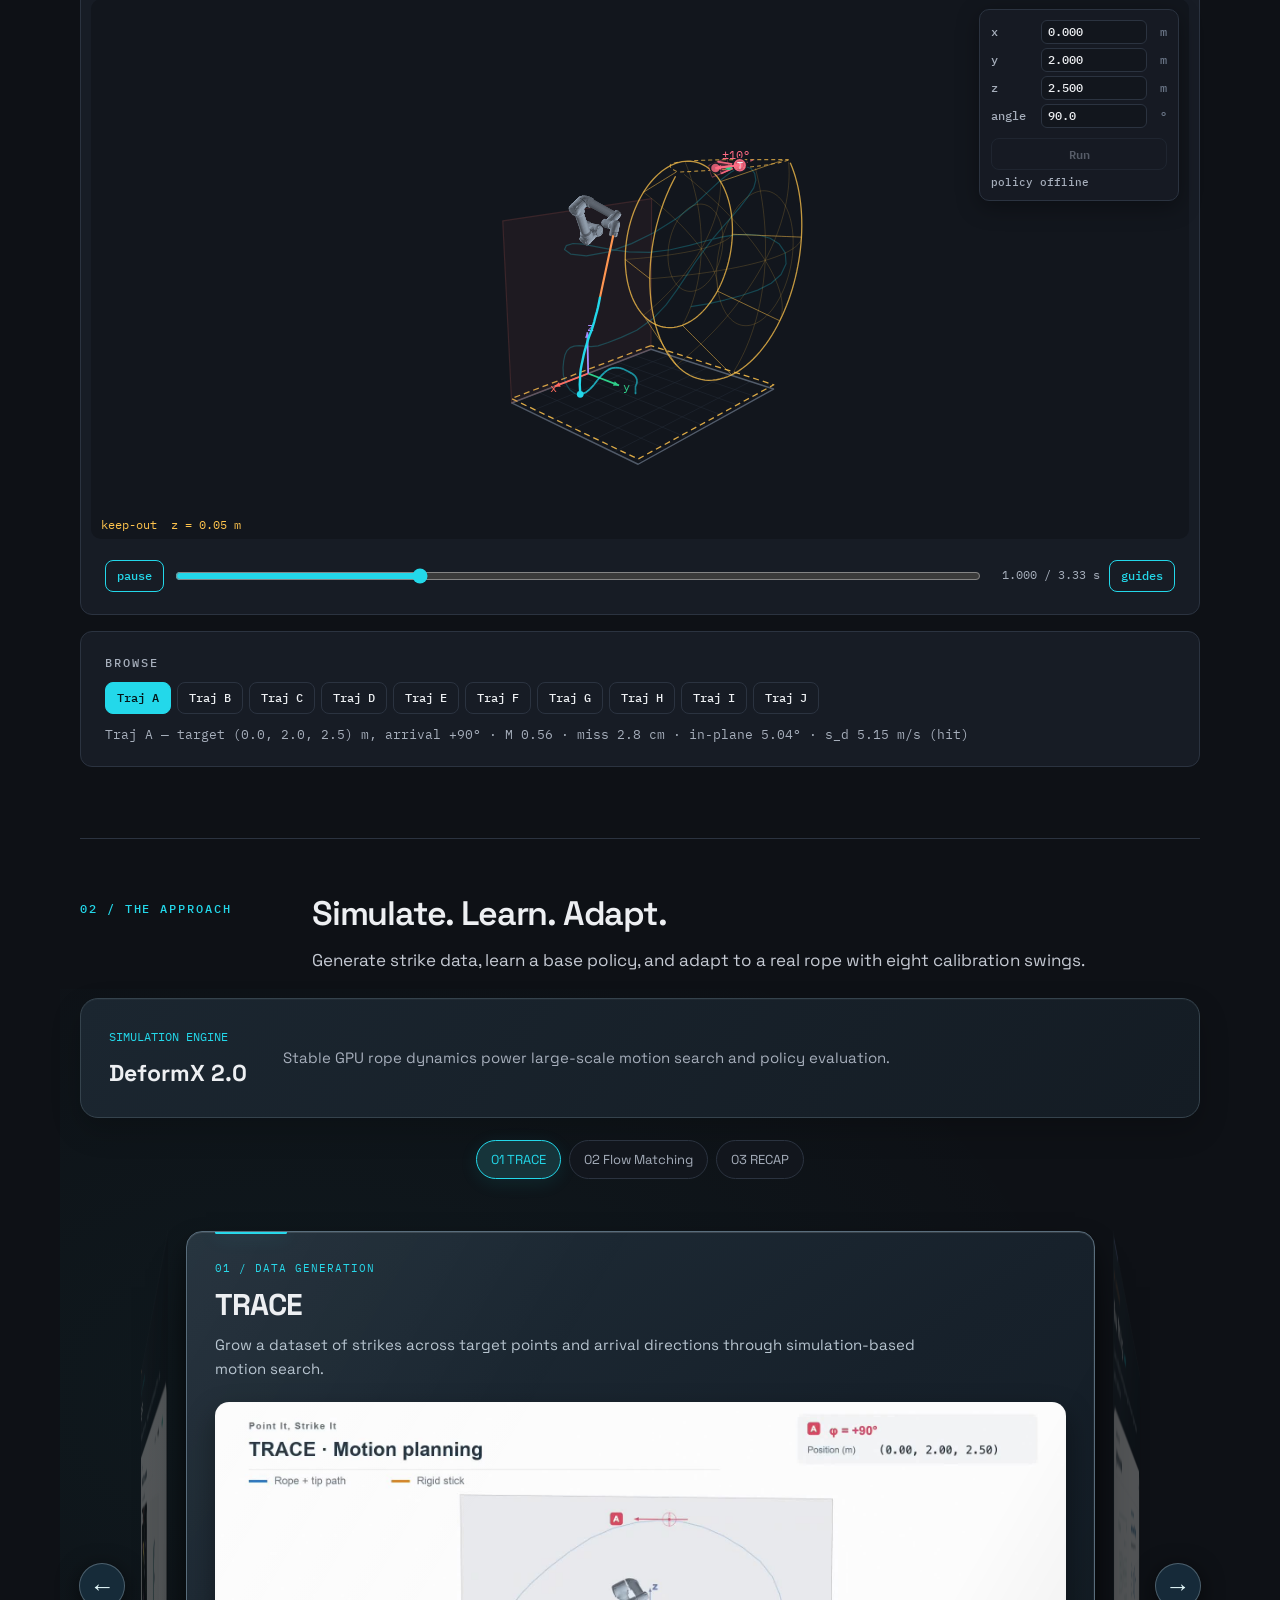
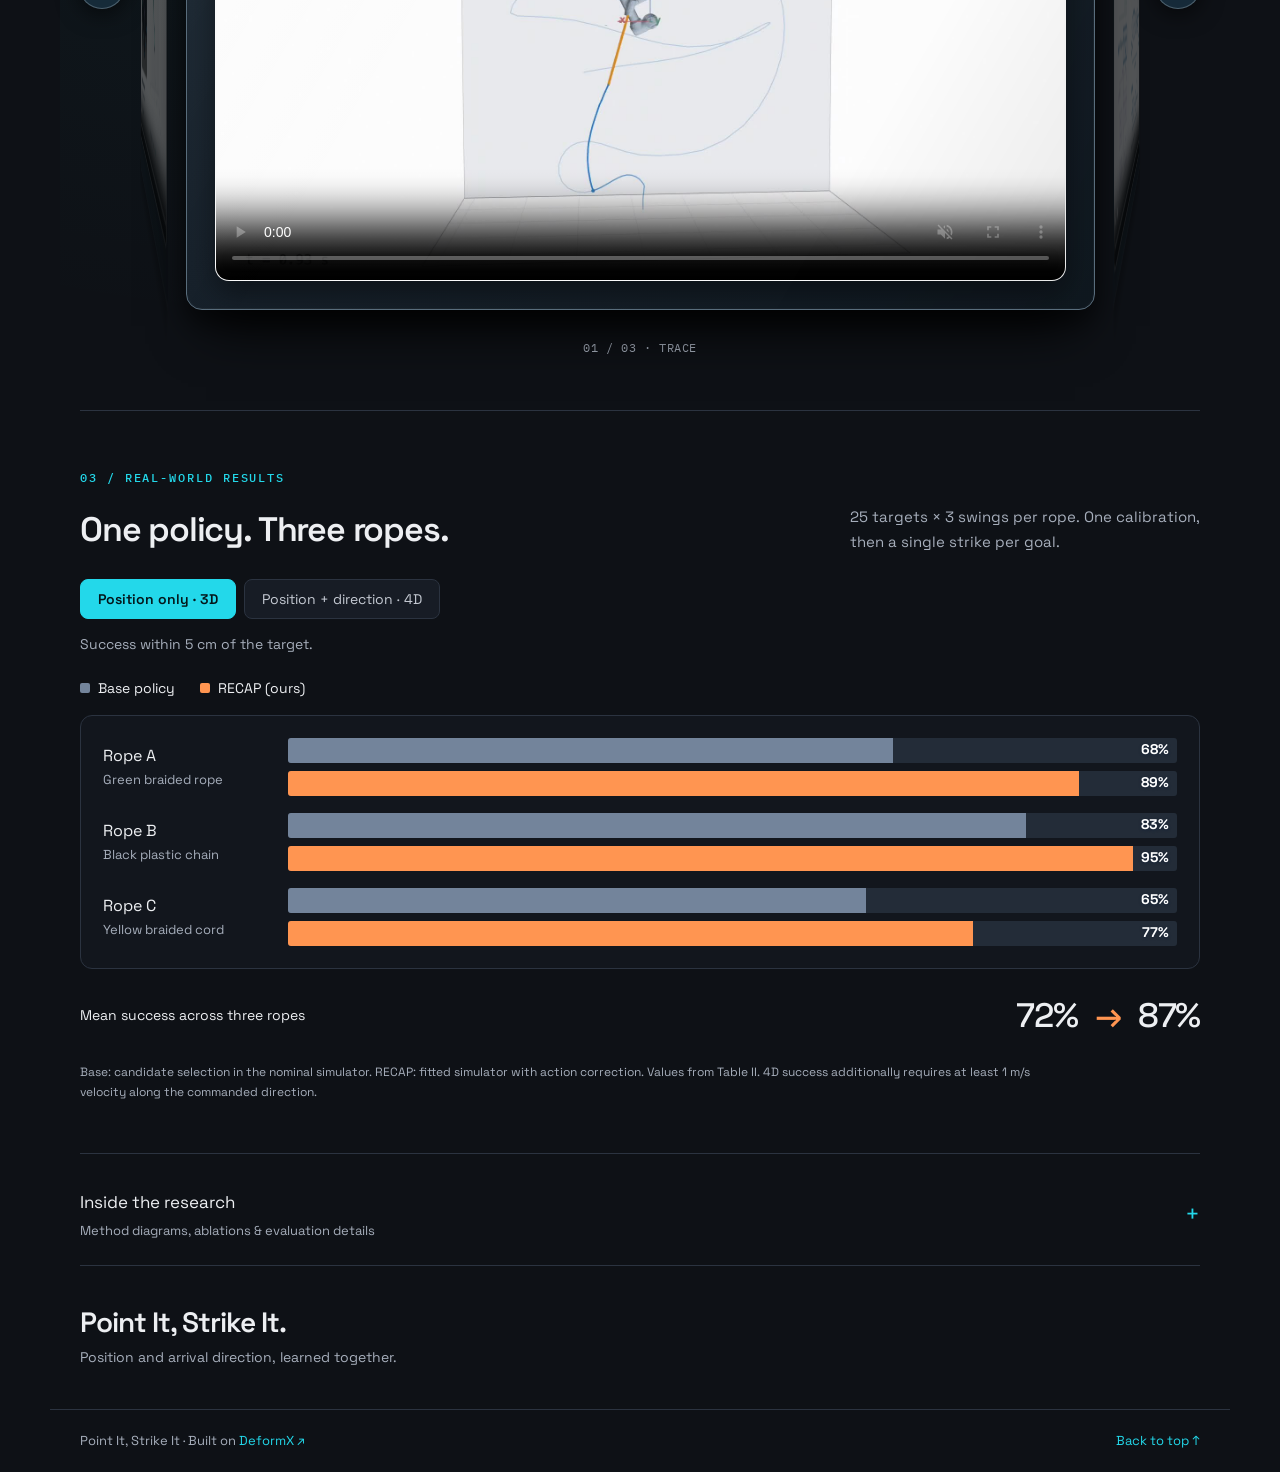
==== commit 96eff465: "DeformY: enable guides and validate reachable targets before Run" ====
--- a/DeformY/index.html
+++ b/DeformY/index.html
@@ -1,4 +1,5 @@
 <!doctype html>
 <html lang="en"><head><meta charset="utf-8"><meta name="viewport" content="width=device-width,initial-scale=1"><meta name="description" content="Point It, Strike It: learning direction-conditioned dynamic rope manipulation with DeformX 2.0, TRACE, and RECAP."><title>Point It, Strike It — Dynamic Rope Manipulation</title><link rel="preconnect" href="https://fonts.googleapis.com"><link rel="preconnect" href="https://fonts.gstatic.com" crossorigin><link href="https://fonts.googleapis.com/css2?family=Space+Grotesk:wght@400;500;600;700&family=IBM+Plex+Mono:wght@400;500;600&display=swap" rel="stylesheet"><link rel="stylesheet" href="style.css?v=boom-word-1"></head>
 <body class="without-opening"><a class="skip" href="#overview">Skip to content</a><header><a class="brand" href="#">POINT IT, STRIKE IT<span class="brand-mark">↗</span></a><nav aria-label="Main navigation"><a href="#swings">Try it</a><a href="#method">Method</a><a href="#results">Results</a><a class="project-switch" href="https://deformx.github.io/" aria-label="Visit DeformX website"><svg class="project-icon" width="22" height="22" viewBox="0 0 24 24" fill="none" aria-hidden="true"><path d="M5 4C13 7 11 17 19 20" stroke="#23d8ea" stroke-width="2.4" stroke-linecap="round"/><path d="M19 4C11 7 13 17 5 20" stroke="#ff9551" stroke-width="2.4" stroke-linecap="round"/><path d="m12 9 3 3-3 3-3-3Z" fill="currentColor"/></svg><span>DeformX</span></a></nav></header>
-<main><section class="hero compact-hero" id="paper"><div class="hero-copy"><div class="eyebrow">DEFORMX 2.0 / ROBOT LEARNING</div><h1>Point It,<br><span>Strike It.</span></h1><h2>Direction-Conditioned Dynamic Manipulation of Deformable Linear Objects</h2><p class="hero-tag">One Model: Any rope. Any point. Any direction.</p><div class="paper-authors" aria-label="Authors"><span><a href="https://yiyang-23.github.io/" target="_blank" rel="noopener">Yi Yang</a><sup>1,2,3,*</sup></span><span><a href="https://edgarfx.github.io/" target="_blank" rel="noopener">Xiang Fei</a><sup>1,*</sup></span><span><a href="https://lehong-wang.github.io/" target="_blank" rel="noopener">Lehong Wang</a><sup>1,*</sup></span><span>Zilin Dai<sup>4,†</sup></span><span>Ruogu Li<sup>1,†</sup></span><span><a href="https://caijiting.github.io/" target="_blank" rel="noopener">Jiting Cai</a><sup>1,†</sup></span><span><a href="https://mengyaolichang.github.io/" target="_blank" rel="noopener">Liyao Chang</a><sup>1</sup></span><span>Xinyi Yang<sup>1</sup></span><span><a href="https://kenryhou2.github.io/" target="_blank" rel="noopener">Henry Kou</a><sup>1</sup></span><span><a href="https://ruijiefu.com/" target="_blank" rel="noopener">Ruijie Fu</a><sup>1</sup></span><span><a href="https://www.lilulab.com/" target="_blank" rel="noopener">Lu Li</a><sup>1</sup></span><span><a href="https://www.cs.cmu.edu/~choset/" target="_blank" rel="noopener">Howie Choset</a><sup>1</sup></span></div><div class="paper-affiliations"><span><sup>1</sup> Carnegie Mellon University</span><span><sup>2</sup> School of Ocean and Civil Engineering, Shanghai Jiao Tong University</span><span><sup>3</sup> Zhiyuan College, Shanghai Jiao Tong University</span><span><sup>4</sup> Harvard University</span></div><p class="equal-contribution">* Equal contribution &nbsp; · &nbsp; † Equal contribution</p><div class="actions"><a class="button" href="#swings" title="Place a target and run the policy on our GPU (simulation)">Run the policy live <span aria-hidden="true">↓</span></a></div></div><figure class="burst-highlight" id="balloon-highlight"><div class="burst-copy"><div class="eyebrow">REAL-WORLD HIGHLIGHT</div><h2 class="balloon-boom-title">Balloon <span class="boom-word">Boom<svg class="boom-burst" viewBox="0 0 80 80" fill="none" aria-hidden="true"><path d="m40 5 6 20 17-13-7 20 20 2-17 12 13 16-21-5-7 19-5-21-20 9 11-18-22-5 22-7-8-19 16 13Z" fill="#ff9551" fill-opacity=".13" stroke="#ffbb66" stroke-width="2"/><path d="m40 28 3 9 9 3-9 3-3 9-3-9-9-3 9-3Z" fill="#ffd87d"/></svg></span></h2><span class="burst-speed">ORIGINAL SPEED → 8× SLOW MOTION</span></div><video autoplay muted loop playsinline controls preload="none" width="1052" height="1872" poster="assets/balloon-burst-25s.jpg" aria-label="Balloon burst at original speed followed by eight-times slow motion"><source data-src="assets/balloon-burst-23s.mp4" type="video/mp4"></video></figure><figure class="hero-visual"><div class="figure-top"><span>ONE POLICY · THREE ROPES</span><span>SIM + REAL ROBOT</span></div><video class="hero-replay" loop muted playsinline controls preload="none" width="1880" height="1020" poster="assets/one-model-three-ropes-poster.jpg" aria-label="Three ropes striking different targets and arrival directions, in simulation and on the real robot"><source data-src="assets/one-model-three-ropes-lossless-web.mp4" type="video/mp4">Your browser does not support embedded video.</video><figcaption>Control where the rope tip arrives—and its direction.</figcaption><p class="video-note"><a href="assets/one-model-three-ropes-hd.gif" download>Download GIF ↓</a></p></figure></section><div class="metrics"><div><strong>87<span>%</span></strong><p>Real-world position success</p><small>Within 5 cm · three-rope mean</small></div><div><strong>79<span>%</span></strong><p>Real-world position + direction</p><small>Within 10 cm and 10° · three-rope mean</small></div><div><strong>8</strong><p>Calibration swings per rope</p><small>Calibrate once, then strike new goals</small></div></div><section class="section real-world-demo" id="real-world-demo"><div class="section-label">REAL-WORLD DEMO</div><div><h2>Balloon &amp; cup striking.</h2><p class="lead">Real-robot strikes with a green braided rope at different target positions.</p></div><div class="real-demo-grid"><figure><figcaption><h3>Balloon striking</h3><p>Random target positions, measured by motion capture.</p></figcaption><video muted loop playsinline controls preload="none" width="1276" height="1080" poster="assets/real-world-balloon-cropped.jpg" aria-label="Real-world balloon striking demonstration"><source data-src="assets/real-world-balloon-audio.mp4" type="video/mp4"></video></figure><figure><figcaption><h3>Cup striking</h3><p>Targeted cup strikes with the same green braided rope.</p></figcaption><video muted loop playsinline controls preload="none" width="1310" height="1080" poster="assets/real-world-cup-cropped.jpg" aria-label="Real-world cup striking demonstration"><source data-src="assets/real-world-cup-audio.mp4" type="video/mp4"></video></figure></div></section><section class="section swing-lab" id="swings"><div class="section-label">00 / LIVE SIMULATION DEMO</div><div><h2>Pick a target. Watch it strike.</h2><p class="lead">Drag the pink target or type it, then press Run — the policy plans the swing live in simulation. Or browse ten recorded swings. Drag to orbit, scroll to zoom.</p></div><div class="viewer-stack wide"><div class="dy-card"><canvas id="swing-view" class="dy-view" height="540" style="height:540px" aria-label="3D replay of the selected rope swing"></canvas><div class="dy-pane" id="swing-view-ui"></div></div><div class="dy-card"><div class="dy-pane"><p class="dy-ttl">Browse</p><div id="swing-picker" class="dy-btns" role="group" aria-label="Choose a swing"></div><p class="dy-note" id="swing-note" aria-live="polite"></p></div></div></div></section><section id="method" class="section compact-method"><div class="section-label">02 / THE APPROACH</div><div><h2>Simulate. Learn. Adapt.</h2><p class="lead">Generate strike data, learn a base policy, and adapt to a real rope with eight calibration swings.</p></div><article class="method-foundation"><div><span class="step-number">SIMULATION ENGINE</span><h3>DeformX 2.0</h3></div><p>Stable GPU rope dynamics power large-scale motion search and policy evaluation.</p></article><div class="method-carousel-nav" aria-label="Method stages"><div class="method-tabs"><button type="button" data-method-slide="0" aria-pressed="true">01 TRACE</button><button type="button" data-method-slide="1" aria-pressed="false">02 Flow Matching</button><button type="button" data-method-slide="2" aria-pressed="false">03 RECAP</button></div></div><div class="method-loop" role="region" aria-roledescription="carousel" aria-label="Approach stages"><button class="loop-arrow loop-prev" type="button" id="method-prev" aria-label="Previous method stage">←</button><div class="steps method-steps" id="method-carousel" tabindex="0" role="region" aria-label="Method cards; use left and right arrow keys"><article><div class="method-copy"><span class="step-number">01 / DATA GENERATION</span><h3>TRACE</h3><p>Grow a dataset of strikes across target points and arrival directions through simulation-based motion search.</p></div><video loop muted playsinline controls preload="none" width="1920" height="1080" poster="assets/method-trace.jpg" aria-label="TRACE data generation and motion planning"><source data-src="assets/method-trace-web.mp4" type="video/mp4"></video></article><article><div class="method-copy"><span class="step-number">02 / BASE POLICY</span><h3>Flow Matching <span>· Base Policy</span></h3><p>Learn a conditional flow-matching base policy that generates nominal swings from target position and arrival direction.</p></div><video loop muted playsinline controls preload="none" width="1920" height="1080" poster="assets/method-flow-matching.jpg" aria-label="Flow Matching base policy generation"><source data-src="assets/method-flow-matching-web.mp4" type="video/mp4"></video></article><article><div class="method-copy"><span class="step-number">03 / REAL-ROPE ADAPTATION</span><h3>RECAP</h3><p>Calibrate once with eight swings, fit the real rope, then correct and select actions for new goals.</p></div><video loop muted playsinline controls preload="none" width="1920" height="1080" poster="assets/method-recap.jpg" aria-label="RECAP one-time rope calibration comparison"><source data-src="assets/method-recap-web.mp4" type="video/mp4"></video></article></div><button class="loop-arrow loop-next" type="button" id="method-next" aria-label="Next method stage">→</button><p class="loop-status" id="method-status" aria-live="polite" aria-atomic="true">01 / 03 · TRACE</p></div></section><section id="results" class="results"><div class="section-label">03 / REAL-WORLD RESULTS</div><div class="result-heading"><h2>One policy. Three ropes.</h2><p>25 targets × 3 swings per rope. One calibration, then a single strike per goal.</p></div><div class="controls" role="group" aria-label="Choose goal type"><button class="selected" data-mode="position" aria-pressed="true">Position only · 3D</button><button data-mode="direction" aria-pressed="false">Position + direction · 4D</button></div><p id="criterion">Success within 5 cm of the target.</p><div class="legend"><span><i></i>Base policy</span><span><i></i>RECAP (ours)</span></div><div class="chart" id="chart" aria-live="polite"></div><div class="result-total"><span>Mean success across three ropes</span><strong id="total">72% <span>→</span> 87%</strong></div><p class="footnote">Base: candidate selection in the nominal simulator. RECAP: fitted simulator with action correction. Values from Table II. 4D success additionally requires at least 1 m/s velocity along the commanded direction.</p></section><section class="more-content"><details class="disclosure"><summary><span>Inside the research<small>Method diagrams, ablations &amp; evaluation details</small></span><span class="expand-icon" aria-hidden="true">+</span></summary><div class="disclosure-body"><section id="overview" class="section intro"><div class="section-label">01 / OVERVIEW</div><div><h2>Hitting the point is only<br>part of the task.</h2><p class="lead">A rope tip can reach the same point from very different directions. We learn to control both: a 3D target position and a 1D arrival angle.</p><p>Our framework generates striking motions in simulation, learns multiple ways to reach a goal, and adapts to a real rope through eight calibration swings. Once calibrated, the robot executes a single strike for each new goal without repeated real-world attempts.</p><div class="goal"><span>THE 4D GOAL</span><strong>3D position <i>+</i> arrival angle</strong></div><p class="footnote goal-note">The arrival angle is measured after projecting the tip velocity onto the tangent plane of the arm-centered sphere; it is not a free 3D orientation. Goals are evaluated within the robot’s reachable workspace.</p></div></section><section id="method-details" class="section method"><div class="section-label">04 / HOW IT WORKS</div><div><h2>Simulate. Learn. Adapt.</h2><p class="lead">From a physics simulator to a direction-conditioned strike on real hardware.</p></div><div class="steps"><article><span class="step-number">01</span><h3>DeformX 2.0</h3><h4>Generate at scale</h4><p>A GPU-accelerated Cosserat rod solver with cross-flow aerodynamic drag supports parallel rope simulation and motion search.</p><div class="step-detail">Over 20,000× batched throughput¹</div></article><article><span class="step-number">02</span><h3>TRACE + flow matching</h3><h4>Learn reliable swings</h4><p>Starting from one manually tuned swing verified on hardware, TRACE warm-starts each new search from the stored tip path closest to the goal—not simply the closest previously solved target. A conditional flow-matching policy learns distinct swings, with the goal injected into every residual block.</p><div class="step-detail">98.3% data-generation coverage</div></article><article><span class="step-number">03</span><h3>RECAP</h3><h4>Adapt to a real rope</h4><p>Eight swings identify rope and rig parameters. A simulation-trained correction policy proposes actions, and the fitted simulator selects the best candidate.</p><div class="step-detail">One calibration, many new goals</div></article></div><figure class="method-figure"><a href="assets/method-trimmed.png" target="_blank" rel="noopener" aria-label="View full method diagram"><img loading="lazy" src="assets/method-trimmed.png" width="1521" height="576" alt="System overview: TRACE data generation and conditional flow matching, followed by RECAP calibration, action correction and simulator verification."></a><figcaption>System overview and network architecture. Training is performed in simulation; real-world data is used for per-rope calibration.</figcaption></figure><p class="footnote">¹ Reported throughput relative to DeformX, with 8,192 parallel environments on an RTX 4090. See Table I in the paper for the benchmark setup.</p></section><section class="section evidence"><div class="section-label">CALIBRATION IN PRACTICE</div><div><h2>Eight swings to adapt.<br>One strike per new goal.</h2><p class="lead">RECAP fits 11 rope and rig parameters to motion-captured rope-tip trajectories. It then generates eight corrected actions and compares them with the nominal action in the fitted simulator.</p><p>The robot executes the best candidate. The correction policy is trained in simulation; calibration is performed once per rope, and execution has no online feedback.</p></div><div class="wide table-wrap"><table><caption>Hardware means across three ropes · Table II</caption><thead><tr><th>Method</th><th>3D ≤ 5 cm</th><th>4D ≤ 5 cm, 10°</th><th>4D ≤ 10 cm, 10°</th><th>4D mean miss</th></tr></thead><tbody><tr><th>Base</th><td>72%</td><td>28%</td><td>50%</td><td>10.6 cm</td></tr><tr><th>Learned identification baseline</th><td>74%</td><td>28%</td><td>51%</td><td>10.2 cm</td></tr><tr class="ours"><th>RECAP</th><td>87%</td><td>52%</td><td>79%</td><td>5.6 cm</td></tr></tbody></table><p class="footnote">The learned identification baseline follows the paper’s Wiggle&amp;Go-style parameter estimator with candidate selection and no action correction. All 4D success rates also require ≥ 1 m/s along the commanded direction.</p></div><figure class="method-figure"><a href="assets/workspace-trimmed.png" target="_blank" rel="noopener"><img loading="lazy" src="assets/workspace-trimmed.png" alt="Rope A workspace success and distance maps for Base, Baseline and RECAP"></a><figcaption>Rope A: RECAP improves success across the evaluated workspace. Dots are measured targets; shaded regions interpolate those measurements. The 3D and 4D panels use different distance thresholds, as labeled.</figcaption></figure></section><section class="section"><div class="section-label">05 / TRACE</div><div><h2>Grow reliable motion patterns<br>into a training dataset.</h2><p class="lead">A successful tip trajectory contains useful starting points for many nearby goals.</p><p>TRACE searches from the closest stored tip path, penalizes bending and abrupt tip motion, refines neighboring solutions, and relabels successful trajectory segments with their achieved goals. This creates consistent goal–action pairs without a human demonstration corpus.</p><div class="table-wrap"><table><caption>Data generation and downstream policy · Table IV</caption><thead><tr><th>Generator</th><th>Coverage</th><th>One-shot</th><th>Best-of-64</th></tr></thead><tbody><tr><th>CEM with example</th><td>49.5%</td><td>58.5%</td><td>68.5%</td></tr><tr><th>TRACE without example</th><td>96.8%</td><td>75.5%</td><td>83.9%</td></tr><tr class="ours"><th>TRACE</th><td>98.3%</td><td>73.5%</td><td>92.1%</td></tr></tbody></table></div><p class="footnote">Coverage measures solved generation targets. The example-free variant has higher one-shot accuracy; full TRACE provides higher coverage and stronger accuracy after candidate selection.</p></div></section><section class="section simulation"><div class="section-label">06 / GENERATIVE POLICY</div><div><h2>Learning more than one<br>way to hit a goal.</h2><p class="lead">Distinct swings can reach the same target. A generative policy preserves these alternatives instead of averaging them into an invalid motion.</p><p>Goal and flow-time conditioning enter every residual block through zero-initialized modulation. At inference, 64 candidates are sampled with 50 Euler steps and ranked in simulation.</p><figure class="method-figure"><a href="assets/motion-patterns-trimmed.png" target="_blank" rel="noopener"><img loading="lazy" src="assets/motion-patterns-trimmed.png" alt="Conditional flow-matching ablation comparing samples and flow fields across motion patterns"></a><figcaption>Figure 5: conditioning in every block concentrates samples around distinct motion patterns. Regression may average incompatible swings.</figcaption></figure><div class="table-wrap"><table><caption>Policy evaluation on 5,700 held-out goals</caption><thead><tr><th scope="col">Method</th><th scope="col">One-shot</th><th scope="col">Best-of-64</th></tr></thead><tbody><tr class="ours"><th scope="row">Ours</th><td>73.5%</td><td>92.1%</td></tr><tr><th scope="row">Naive flow matching</th><td>67.9%</td><td>88.9%</td></tr><tr><th scope="row">Regression</th><td>21.4%</td><td>—</td></tr><tr><th scope="row">Nearest neighbor</th><td>33.6%</td><td>—</td></tr></tbody></table></div><p class="footnote">Success within 5 cm and 10°. One-shot evaluates one policy sample; best-of-64 selects a candidate using the simulator. Table III in the paper.</p></div></section><section class="section"><div class="section-label">07 / DEFORMX 2.0</div><div><h2>The simulation engine<br>behind the strikes.</h2><p class="lead">A stable GPU Cosserat rod solver and quadratic cross-flow drag make large-scale search, policy training and candidate verification practical.</p><p>The reported &gt;20,000× improvement compares batch throughput at 8,192 environments on an RTX 4090 with the original single-thread CPU DeformX. It does not mean a single environment runs 20,000× faster.</p><div class="table-wrap"><table><caption>Same 1 m, 20-segment rope · Table I</caption><thead><tr><th>Engine</th><th>Environments</th><th>Batch update rate</th><th>Sim / wall time</th></tr></thead><tbody><tr><th>DeformX · CPU, 1 thread</th><td>1</td><td>12.9 Hz</td><td>0.22×</td></tr><tr><th>DeformX 2.0 · RTX 4090</th><td>1</td><td>136 Hz</td><td>2.3×</td></tr><tr class="ours"><th>DeformX 2.0 · RTX 4090</th><td>8,192</td><td>34.5 Hz</td><td>4,710×</td></tr></tbody></table></div></div></section><section class="section"><div class="section-label">SCOPE &amp; LIMITATIONS</div><div><h2>What the current system covers.</h2><p>The demonstrated task is single-swing rope-tip striking within the tested workspace. It does not yet address sustained contact, obstacle interaction or multi-stage manipulation. Execution remains open-loop after calibration, and transfer may degrade outside the dynamics represented during training.</p></div></section></div></details></section><section class="closing compact-closing"><div><h2>Point It, Strike It.</h2><p>Position and arrival direction, learned together.</p></div></section></main><footer><span>Point It, Strike It · Built on <a href="https://deformx.github.io/" target="_blank" rel="noopener">DeformX ↗</a></span><a href="#">Back to top ↑</a></footer><script src="script.js?v=respect-pause-1"></script><script src="assets/viewer/ropeviz.js?v=front-camera-1"></script><script src="viewer.js"></script></body></html>
+<main><section class="hero compact-hero" id="paper"><div class="hero-copy"><div class="eyebrow">DEFORMX 2.0 / ROBOT LEARNING</div><h1>Point It,<br><span>Strike It.</span></h1><h2>Direction-Conditioned Dynamic Manipulation of Deformable Linear Objects</h2><p class="hero-tag">One Model: Any rope. Any point. Any direction.</p><div class="paper-authors" aria-label="Authors"><span><a href="https://yiyang-23.github.io/" target="_blank" rel="noopener">Yi Yang</a><sup>1,2,3,*</sup></span><span><a href="https://edgarfx.github.io/" target="_blank" rel="noopener">Xiang Fei</a><sup>1,*</sup></span><span><a href="https://lehong-wang.github.io/" target="_blank" rel="noopener">Lehong Wang</a><sup>1,*</sup></span><span>Zilin Dai<sup>4,†</sup></span><span>Ruogu Li<sup>1,†</sup></span><span><a href="https://caijiting.github.io/" target="_blank" rel="noopener">Jiting Cai</a><sup>1,†</sup></span><span><a href="https://mengyaolichang.github.io/" target="_blank" rel="noopener">Liyao Chang</a><sup>1</sup></span><span>Xinyi Yang<sup>1</sup></span><span><a href="https://kenryhou2.github.io/" target="_blank" rel="noopener">Henry Kou</a><sup>1</sup></span><span><a href="https://ruijiefu.com/" target="_blank" rel="noopener">Ruijie Fu</a><sup>1</sup></span><span><a href="https://www.lilulab.com/" target="_blank" rel="noopener">Lu Li</a><sup>1</sup></span><span><a href="https://www.cs.cmu.edu/~choset/" target="_blank" rel="noopener">Howie Choset</a><sup>1</sup></span></div><div class="paper-affiliations"><span><sup>1</sup> Carnegie Mellon University</span><span><sup>2</sup> School of Ocean and Civil Engineering, Shanghai Jiao Tong University</span><span><sup>3</sup> Zhiyuan College, Shanghai Jiao Tong University</span><span><sup>4</sup> Harvard University</span></div><p class="equal-contribution">* Equal contribution &nbsp; · &nbsp; † Equal contribution</p><div class="actions"><a class="button" href="#swings" title="Place a target and run the policy on our GPU (simulation)">Run the policy live <span aria-hidden="true">↓</span></a></div></div><figure class="burst-highlight" id="balloon-highlight"><div class="burst-copy"><div class="eyebrow">REAL-WORLD HIGHLIGHT</div><h2 class="balloon-boom-title">Balloon <span class="boom-word">Boom<svg class="boom-burst" viewBox="0 0 80 80" fill="none" aria-hidden="true"><path d="m40 5 6 20 17-13-7 20 20 2-17 12 13 16-21-5-7 19-5-21-20 9 11-18-22-5 22-7-8-19 16 13Z" fill="#ff9551" fill-opacity=".13" stroke="#ffbb66" stroke-width="2"/><path d="m40 28 3 9 9 3-9 3-3 9-3-9-9-3 9-3Z" fill="#ffd87d"/></svg></span></h2><span class="burst-speed">ORIGINAL SPEED → 8× SLOW MOTION</span></div><video autoplay muted loop playsinline controls preload="none" width="1052" height="1872" poster="assets/balloon-burst-25s.jpg" aria-label="Balloon burst at original speed followed by eight-times slow motion"><source data-src="assets/balloon-burst-23s.mp4" type="video/mp4"></video></figure><figure class="hero-visual"><div class="figure-top"><span>ONE POLICY · THREE ROPES</span><span>SIM + REAL ROBOT</span></div><video class="hero-replay" loop muted playsinline controls preload="none" width="1880" height="1020" poster="assets/one-model-three-ropes-poster.jpg" aria-label="Three ropes striking different targets and arrival directions, in simulation and on the real robot"><source data-src="assets/one-model-three-ropes-lossless-web.mp4" type="video/mp4">Your browser does not support embedded video.</video><figcaption>Control where the rope tip arrives—and its direction.</figcaption><p class="video-note"><a href="assets/one-model-three-ropes-hd.gif" download>Download GIF ↓</a></p></figure></section><div class="metrics"><div><strong>87<span>%</span></strong><p>Real-world position success</p><small>Within 5 cm · three-rope mean</small></div><div><strong>79<span>%</span></strong><p>Real-world position + direction</p><small>Within 10 cm and 10° · three-rope mean</small></div><div><strong>8</strong><p>Calibration swings per rope</p><small>Calibrate once, then strike new goals</small></div></div><section class="section real-world-demo" id="real-world-demo"><div class="section-label">REAL-WORLD DEMO</div><div><h2>Balloon &amp; cup striking.</h2><p class="lead">Real-robot strikes with a green braided rope at different target positions.</p></div><div class="real-demo-grid"><figure><figcaption><h3>Balloon striking</h3><p>Random target positions, measured by motion capture.</p></figcaption><video muted loop playsinline controls preload="none" width="1276" height="1080" poster="assets/real-world-balloon-cropped.jpg" aria-label="Real-world balloon striking demonstration"><source data-src="assets/real-world-balloon-audio.mp4" type="video/mp4"></video></figure><figure><figcaption><h3>Cup striking</h3><p>Targeted cup strikes with the same green braided rope.</p></figcaption><video muted loop playsinline controls preload="none" width="1310" height="1080" poster="assets/real-world-cup-cropped.jpg" aria-label="Real-world cup striking demonstration"><source data-src="assets/real-world-cup-audio.mp4" type="video/mp4"></video></figure></div></section><section class="section swing-lab" id="swings"><div class="section-label">00 / LIVE SIMULATION DEMO</div><div><h2>Pick a target. Watch it strike.</h2><p class="lead">The yellow boundary marks the reachable region. Keep the pink target inside it: drag the target or type its coordinates, then press Run — the policy plans the swing live in simulation. Or browse ten recorded swings. Drag to orbit, scroll to zoom.</p></div><div class="viewer-stack wide"><div class="dy-card"><canvas id="swing-view" class="dy-view" height="540" style="height:540px" aria-label="3D replay of the selected rope swing"></canvas><div class="dy-pane" id="swing-view-ui"></div></div><div class="dy-card"><div class="dy-pane"><p class="dy-ttl">Browse</p><div id="swing-picker" class="dy-btns" role="group" aria-label="Choose a swing"></div><p class="dy-note" id="swing-note" aria-live="polite"></p></div></div></div></section><section id="method" class="section compact-method"><div class="section-label">02 / THE APPROACH</div><div><h2>Simulate. Learn. Adapt.</h2><p class="lead">Generate strike data, learn a base policy, and adapt to a real rope with eight calibration swings.</p></div><article class="method-foundation"><div><span class="step-number">SIMULATION ENGINE</span><h3>DeformX 2.0</h3></div><p>Stable GPU rope dynamics power large-scale motion search and policy evaluation.</p></article><div class="method-carousel-nav" aria-label="Method stages"><div class="method-tabs"><button type="button" data-method-slide="0" aria-pressed="true">01 TRACE</button><button type="button" data-method-slide="1" aria-pressed="false">02 Flow Matching</button><button type="button" data-method-slide="2" aria-pressed="false">03 RECAP</button></div></div><div class="method-loop" role="region" aria-roledescription="carousel" aria-label="Approach stages"><button class="loop-arrow loop-prev" type="button" id="method-prev" aria-label="Previous method stage">←</button><div class="steps method-steps" id="method-carousel" tabindex="0" role="region" aria-label="Method cards; use left and right arrow keys"><article><div class="method-copy"><span class="step-number">01 / DATA GENERATION</span><h3>TRACE</h3><p>Grow a dataset of strikes across target points and arrival directions through simulation-based motion search.</p></div><video loop muted playsinline controls preload="none" width="1920" height="1080" poster="assets/method-trace.jpg" aria-label="TRACE data generation and motion planning"><source data-src="assets/method-trace-web.mp4" type="video/mp4"></video></article><article><div class="method-copy"><span class="step-number">02 / BASE POLICY</span><h3>Flow Matching <span>· Base Policy</span></h3><p>Learn a conditional flow-matching base policy that generates nominal swings from target position and arrival direction.</p></div><video loop muted playsinline controls preload="none" width="1920" height="1080" poster="assets/method-flow-matching.jpg" aria-label="Flow Matching base policy generation"><source data-src="assets/method-flow-matching-web.mp4" type="video/mp4"></video></article><article><div class="method-copy"><span class="step-number">03 / REAL-ROPE ADAPTATION</span><h3>RECAP</h3><p>Calibrate once with eight swings, fit the real rope, then correct and select actions for new goals.</p></div><video loop muted playsinline controls preload="none" width="1920" height="1080" poster="assets/method-recap.jpg" aria-label="RECAP one-time rope calibration comparison"><source data-src="assets/method-recap-web.mp4" type="video/mp4"></video></article></div><button class="loop-arrow loop-next" type="button" id="method-next" aria-label="Next method stage">→</button><p class="loop-status" id="method-status" aria-live="polite" aria-atomic="true">01 / 03 · TRACE</p></div></section><section id="results" class="results"><div class="section-label">03 / REAL-WORLD RESULTS</div><div class="result-heading"><h2>One policy. Three ropes.</h2><p>25 targets × 3 swings per rope. One calibration, then a single strike per goal.</p></div><div class="controls" role="group" aria-label="Choose goal type"><button class="selected" data-mode="position" aria-pressed="true">Position only · 3D</button><button data-mode="direction" aria-pressed="false">Position + direction · 4D</button></div><p id="criterion">Success within 5 cm of the target.</p><div class="legend"><span><i></i>Base policy</span><span><i></i>RECAP (ours)</span></div><div class="chart" id="chart" aria-live="polite"></div><div class="result-total"><span>Mean success across three ropes</span><strong id="total">72% <span>→</span> 87%</strong></div><p class="footnote">Base: candidate selection in the nominal simulator. RECAP: fitted simulator with action correction. Values from Table II. 4D success additionally requires at least 1 m/s velocity along the commanded direction.</p></section><section class="more-content"><details class="disclosure"><summary><span>Inside the research<small>Method diagrams, ablations &amp; evaluation details</small></span><span class="expand-icon" aria-hidden="true">+</span></summary><div class="disclosure-body"><section id="overview" class="section intro"><div class="section-label">01 / OVERVIEW</div><div><h2>Hitting the point is only<br>part of the task.</h2><p class="lead">A rope tip can reach the same point from very different directions. We learn to control both: a 3D target position and a 1D arrival angle.</p><p>Our framework generates striking motions in simulation, learns multiple ways to reach a goal, and adapts to a real rope through eight calibration swings. Once calibrated, the robot executes a single strike for each new goal without repeated real-world attempts.</p><div class="goal"><span>THE 4D GOAL</span><strong>3D position <i>+</i> arrival angle</strong></div><p class="footnote goal-note">The arrival angle is measured after projecting the tip velocity onto the tangent plane of the arm-centered sphere; it is not a free 3D orientation. Goals are evaluated within the robot’s reachable workspace.</p></div></section><section id="method-details" class="section method"><div class="section-label">04 / HOW IT WORKS</div><div><h2>Simulate. Learn. Adapt.</h2><p class="lead">From a physics simulator to a direction-conditioned strike on real hardware.</p></div><div class="steps"><article><span class="step-number">01</span><h3>DeformX 2.0</h3><h4>Generate at scale</h4><p>A GPU-accelerated Cosserat rod solver with cross-flow aerodynamic drag supports parallel rope simulation and motion search.</p><div class="step-detail">Over 20,000× batched throughput¹</div></article><article><span class="step-number">02</span><h3>TRACE + flow matching</h3><h4>Learn reliable swings</h4><p>Starting from one manually tuned swing verified on hardware, TRACE warm-starts each new search from the stored tip path closest to the goal—not simply the closest previously solved target. A conditional flow-matching policy learns distinct swings, with the goal injected into every residual block.</p><div class="step-detail">98.3% data-generation coverage</div></article><article><span class="step-number">03</span><h3>RECAP</h3><h4>Adapt to a real rope</h4><p>Eight swings identify rope and rig parameters. A simulation-trained correction policy proposes actions, and the fitted simulator selects the best candidate.</p><div class="step-detail">One calibration, many new goals</div></article></div><figure class="method-figure"><a href="assets/method-trimmed.png" target="_blank" rel="noopener" aria-label="View full method diagram"><img loading="lazy" src="assets/method-trimmed.png" width="1521" height="576" alt="System overview: TRACE data generation and conditional flow matching, followed by RECAP calibration, action correction and simulator verification."></a><figcaption>System overview and network architecture. Training is performed in simulation; real-world data is used for per-rope calibration.</figcaption></figure><p class="footnote">¹ Reported throughput relative to DeformX, with 8,192 parallel environments on an RTX 4090. See Table I in the paper for the benchmark setup.</p></section><section class="section evidence"><div class="section-label">CALIBRATION IN PRACTICE</div><div><h2>Eight swings to adapt.<br>One strike per new goal.</h2><p class="lead">RECAP fits 11 rope and rig parameters to motion-captured rope-tip trajectories. It then generates eight corrected actions and compares them with the nominal action in the fitted simulator.</p><p>The robot executes the best candidate. The correction policy is trained in simulation; calibration is performed once per rope, and execution has no online feedback.</p></div><div class="wide table-wrap"><table><caption>Hardware means across three ropes · Table II</caption><thead><tr><th>Method</th><th>3D ≤ 5 cm</th><th>4D ≤ 5 cm, 10°</th><th>4D ≤ 10 cm, 10°</th><th>4D mean miss</th></tr></thead><tbody><tr><th>Base</th><td>72%</td><td>28%</td><td>50%</td><td>10.6 cm</td></tr><tr><th>Learned identification baseline</th><td>74%</td><td>28%</td><td>51%</td><td>10.2 cm</td></tr><tr class="ours"><th>RECAP</th><td>87%</td><td>52%</td><td>79%</td><td>5.6 cm</td></tr></tbody></table><p class="footnote">The learned identification baseline follows the paper’s Wiggle&amp;Go-style parameter estimator with candidate selection and no action correction. All 4D success rates also require ≥ 1 m/s along the commanded direction.</p></div><figure class="method-figure"><a href="assets/workspace-trimmed.png" target="_blank" rel="noopener"><img loading="lazy" src="assets/workspace-trimmed.png" alt="Rope A workspace success and distance maps for Base, Baseline and RECAP"></a><figcaption>Rope A: RECAP improves success across the evaluated workspace. Dots are measured targets; shaded regions interpolate those measurements. The 3D and 4D panels use different distance thresholds, as labeled.</figcaption></figure></section><section class="section"><div class="section-label">05 / TRACE</div><div><h2>Grow reliable motion patterns<br>into a training dataset.</h2><p class="lead">A successful tip trajectory contains useful starting points for many nearby goals.</p><p>TRACE searches from the closest stored tip path, penalizes bending and abrupt tip motion, refines neighboring solutions, and relabels successful trajectory segments with their achieved goals. This creates consistent goal–action pairs without a human demonstration corpus.</p><div class="table-wrap"><table><caption>Data generation and downstream policy · Table IV</caption><thead><tr><th>Generator</th><th>Coverage</th><th>One-shot</th><th>Best-of-64</th></tr></thead><tbody><tr><th>CEM with example</th><td>49.5%</td><td>58.5%</td><td>68.5%</td></tr><tr><th>TRACE without example</th><td>96.8%</td><td>75.5%</td><td>83.9%</td></tr><tr class="ours"><th>TRACE</th><td>98.3%</td><td>73.5%</td><td>92.1%</td></tr></tbody></table></div><p class="footnote">Coverage measures solved generation targets. The example-free variant has higher one-shot accuracy; full TRACE provides higher coverage and stronger accuracy after candidate selection.</p></div></section><section class="section simulation"><div class="section-label">06 / GENERATIVE POLICY</div><div><h2>Learning more than one<br>way to hit a goal.</h2><p class="lead">Distinct swings can reach the same target. A generative policy preserves these alternatives instead of averaging them into an invalid motion.</p><p>Goal and flow-time conditioning enter every residual block through zero-initialized modulation. At inference, 64 candidates are sampled with 50 Euler steps and ranked in simulation.</p><figure class="method-figure"><a href="assets/motion-patterns-trimmed.png" target="_blank" rel="noopener"><img loading="lazy" src="assets/motion-patterns-trimmed.png" alt="Conditional flow-matching ablation comparing samples and flow fields across motion patterns"></a><figcaption>Figure 5: conditioning in every block concentrates samples around distinct motion patterns. Regression may average incompatible swings.</figcaption></figure><div class="table-wrap"><table><caption>Policy evaluation on 5,700 held-out goals</caption><thead><tr><th scope="col">Method</th><th scope="col">One-shot</th><th scope="col">Best-of-64</th></tr></thead><tbody><tr class="ours"><th scope="row">Ours</th><td>73.5%</td><td>92.1%</td></tr><tr><th scope="row">Naive flow matching</th><td>67.9%</td><td>88.9%</td></tr><tr><th scope="row">Regression</th><td>21.4%</td><td>—</td></tr><tr><th scope="row">Nearest neighbor</th><td>33.6%</td><td>—</td></tr></tbody></table></div><p class="footnote">Success within 5 cm and 10°. One-shot evaluates one policy sample; best-of-64 selects a candidate using the simulator. Table III in the paper.</p></div></section><section class="section"><div class="section-label">07 / DEFORMX 2.0</div><div><h2>The simulation engine<br>behind the strikes.</h2><p class="lead">A stable GPU Cosserat rod solver and quadratic cross-flow drag make large-scale search, policy training and candidate verification practical.</p><p>The reported &gt;20,000× improvement compares batch throughput at 8,192 environments on an RTX 4090 with the original single-thread CPU DeformX. It does not mean a single environment runs 20,000× faster.</p><div class="table-wrap"><table><caption>Same 1 m, 20-segment rope · Table I</caption><thead><tr><th>Engine</th><th>Environments</th><th>Batch update rate</th><th>Sim / wall time</th></tr></thead><tbody><tr><th>DeformX · CPU, 1 thread</th><td>1</td><td>12.9 Hz</td><td>0.22×</td></tr><tr><th>DeformX 2.0 · RTX 4090</th><td>1</td><td>136 Hz</td><td>2.3×</td></tr><tr class="ours"><th>DeformX 2.0 · RTX 4090</th><td>8,192</td><td>34.5 Hz</td><td>4,710×</td></tr></tbody></table></div></div></section><section class="section"><div class="section-label">SCOPE &amp; LIMITATIONS</div><div><h2>What the current system covers.</h2><p>The demonstrated task is single-swing rope-tip striking within the tested workspace. It does not yet address sustained contact, obstacle interaction or multi-stage manipulation. Execution remains open-loop after calibration, and transfer may degrade outside the dynamics represented during training.</p></div></section></div></details></section><section class="closing compact-closing"><div><h2>Point It, Strike It.</h2><p>Position and arrival direction, learned together.</p></div></section></main><footer><span>Point It, Strike It · Built on <a href="https://deformx.github.io/" target="_blank" rel="noopener">DeformX ↗</a></span><a href="#">Back to top ↑</a></footer><script src="script.js?v=respect-pause-1"></script><script src="assets/viewer/ropeviz.js?v=front-camera-1"></script><script src="viewer.js?v=reachable-region-1"></script></body></html>
+
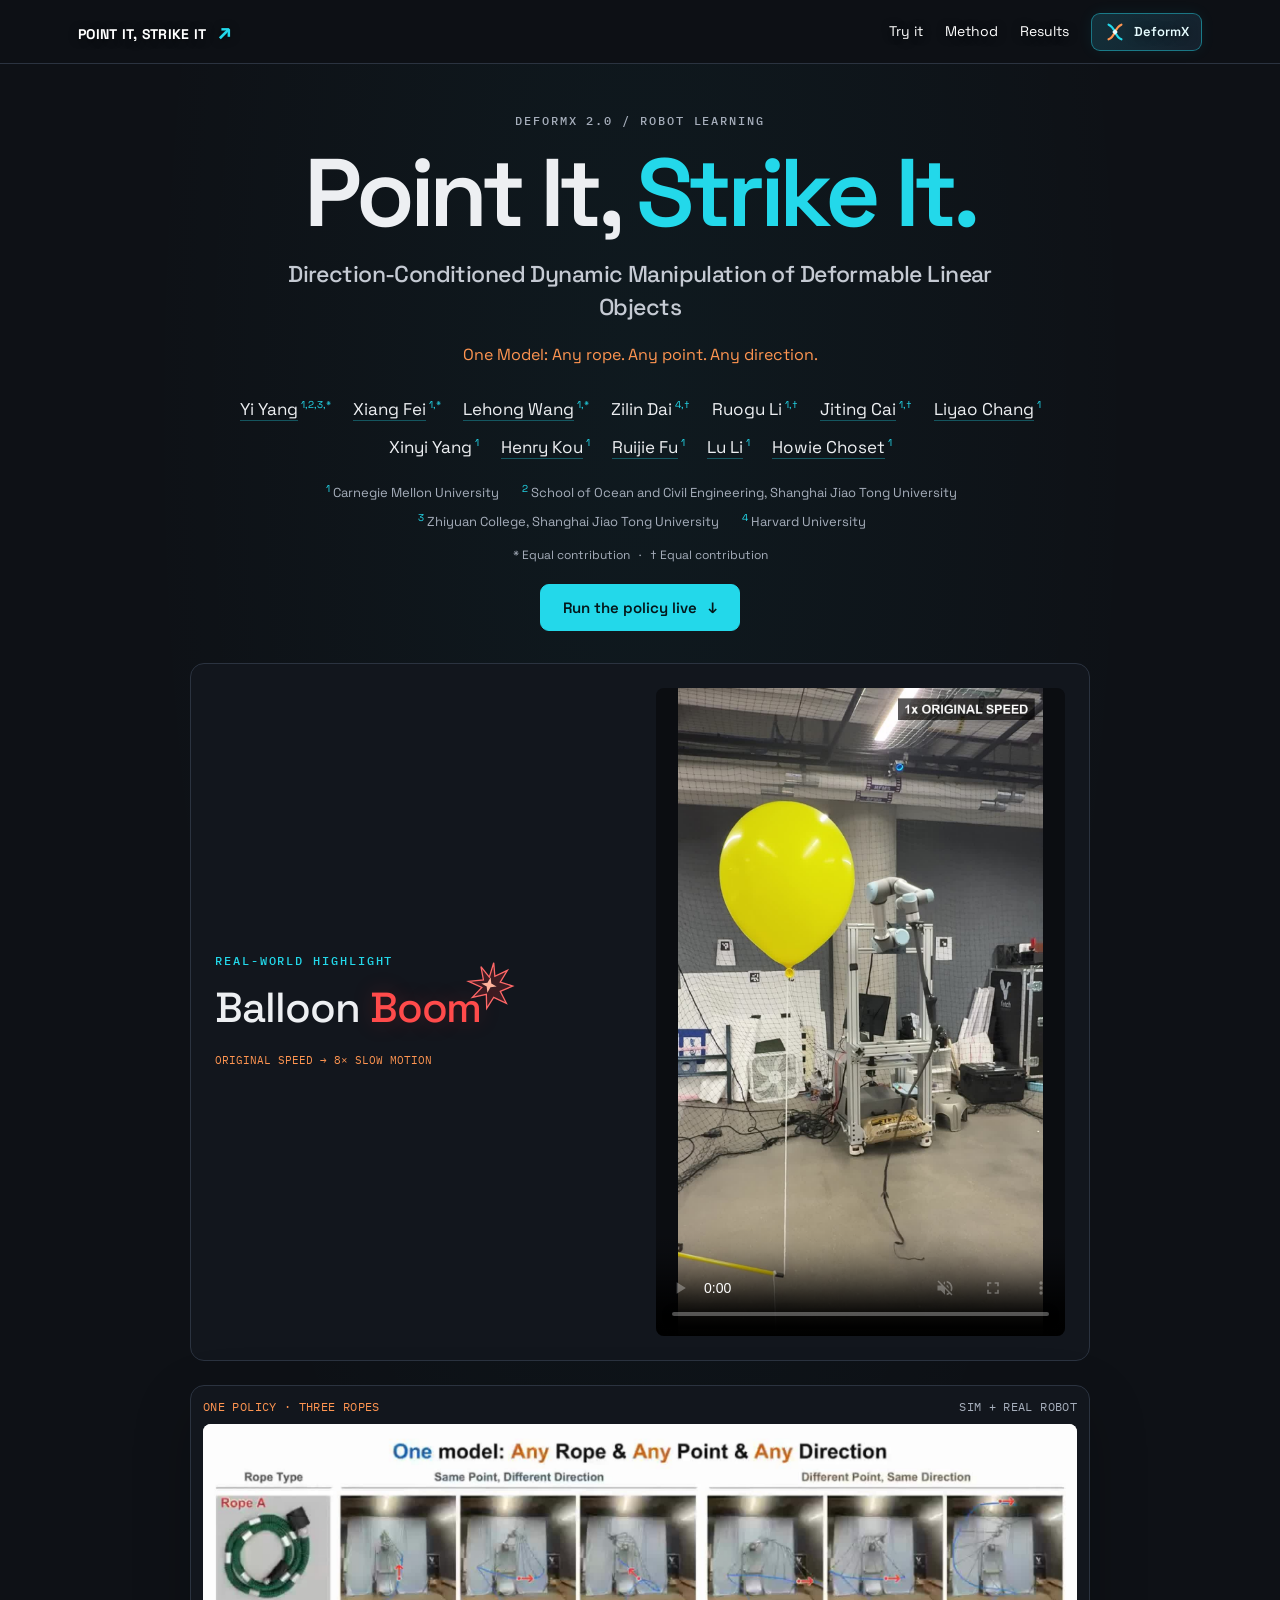
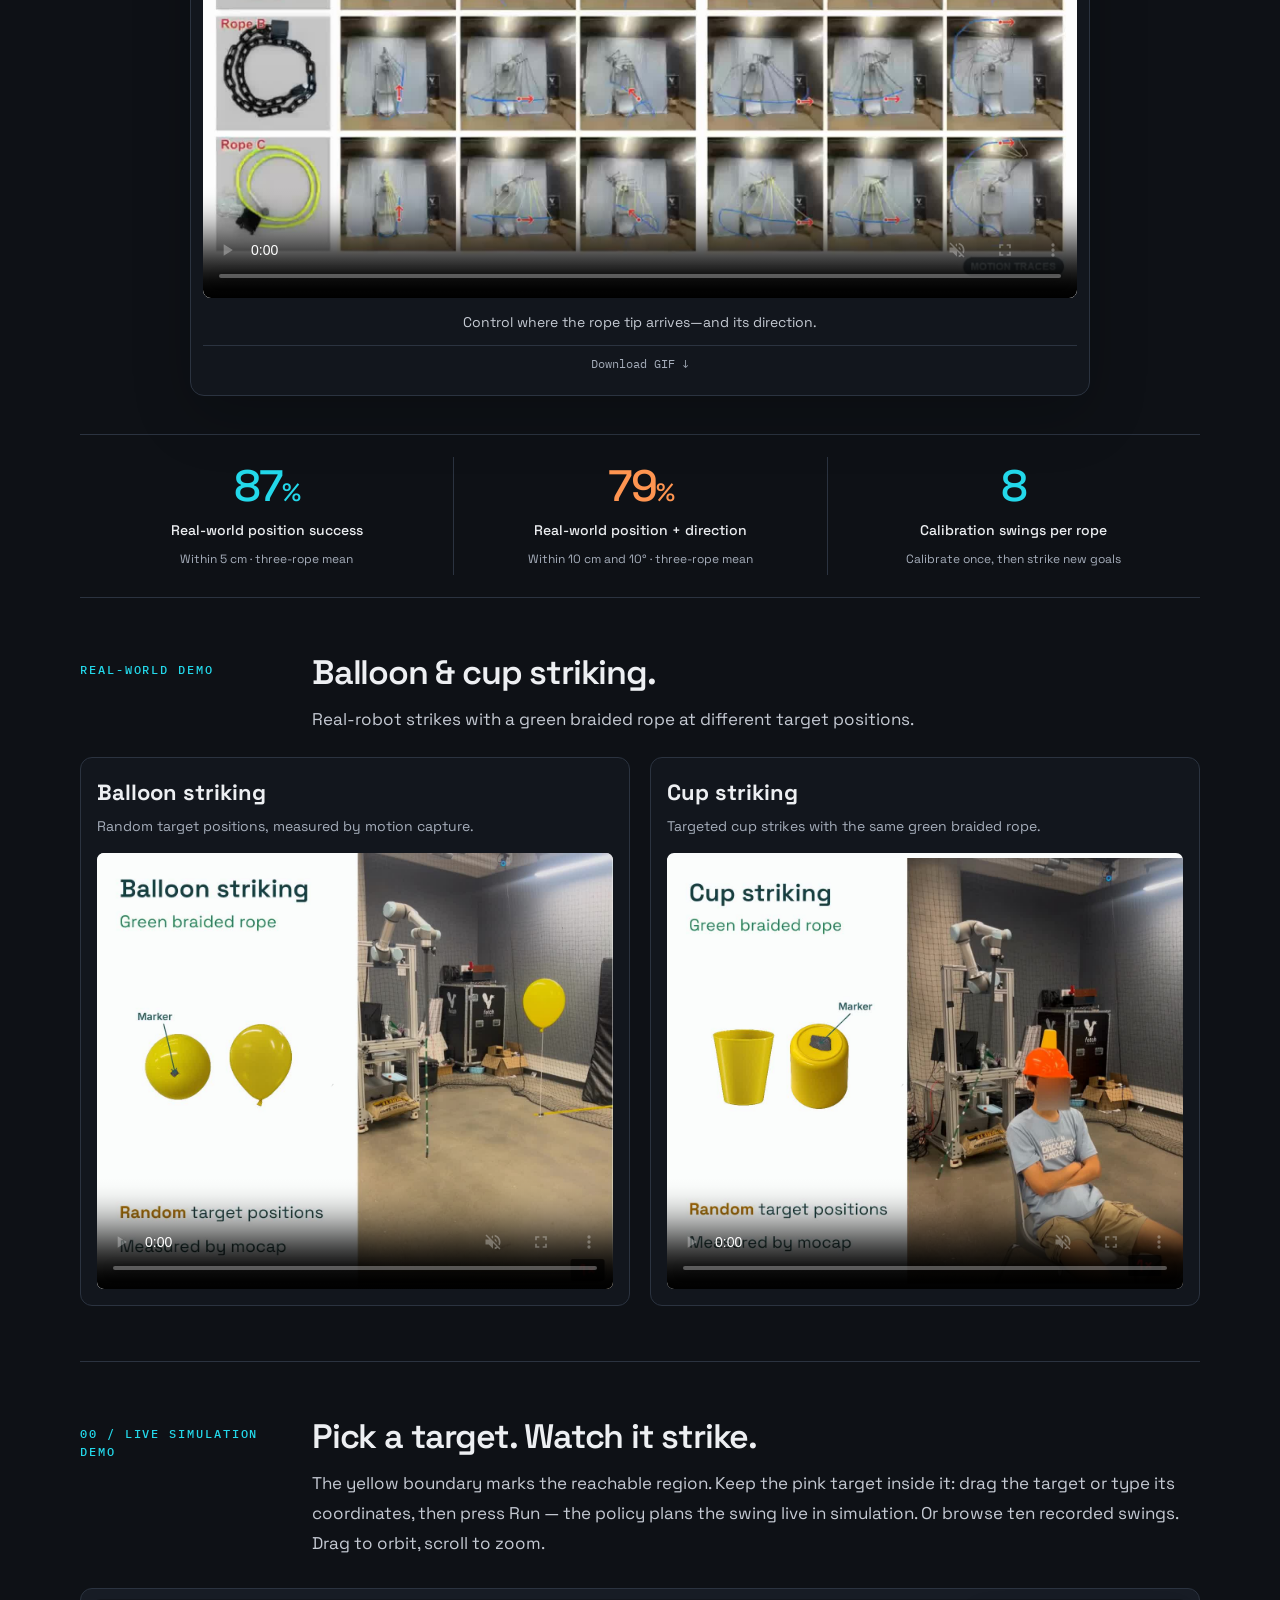
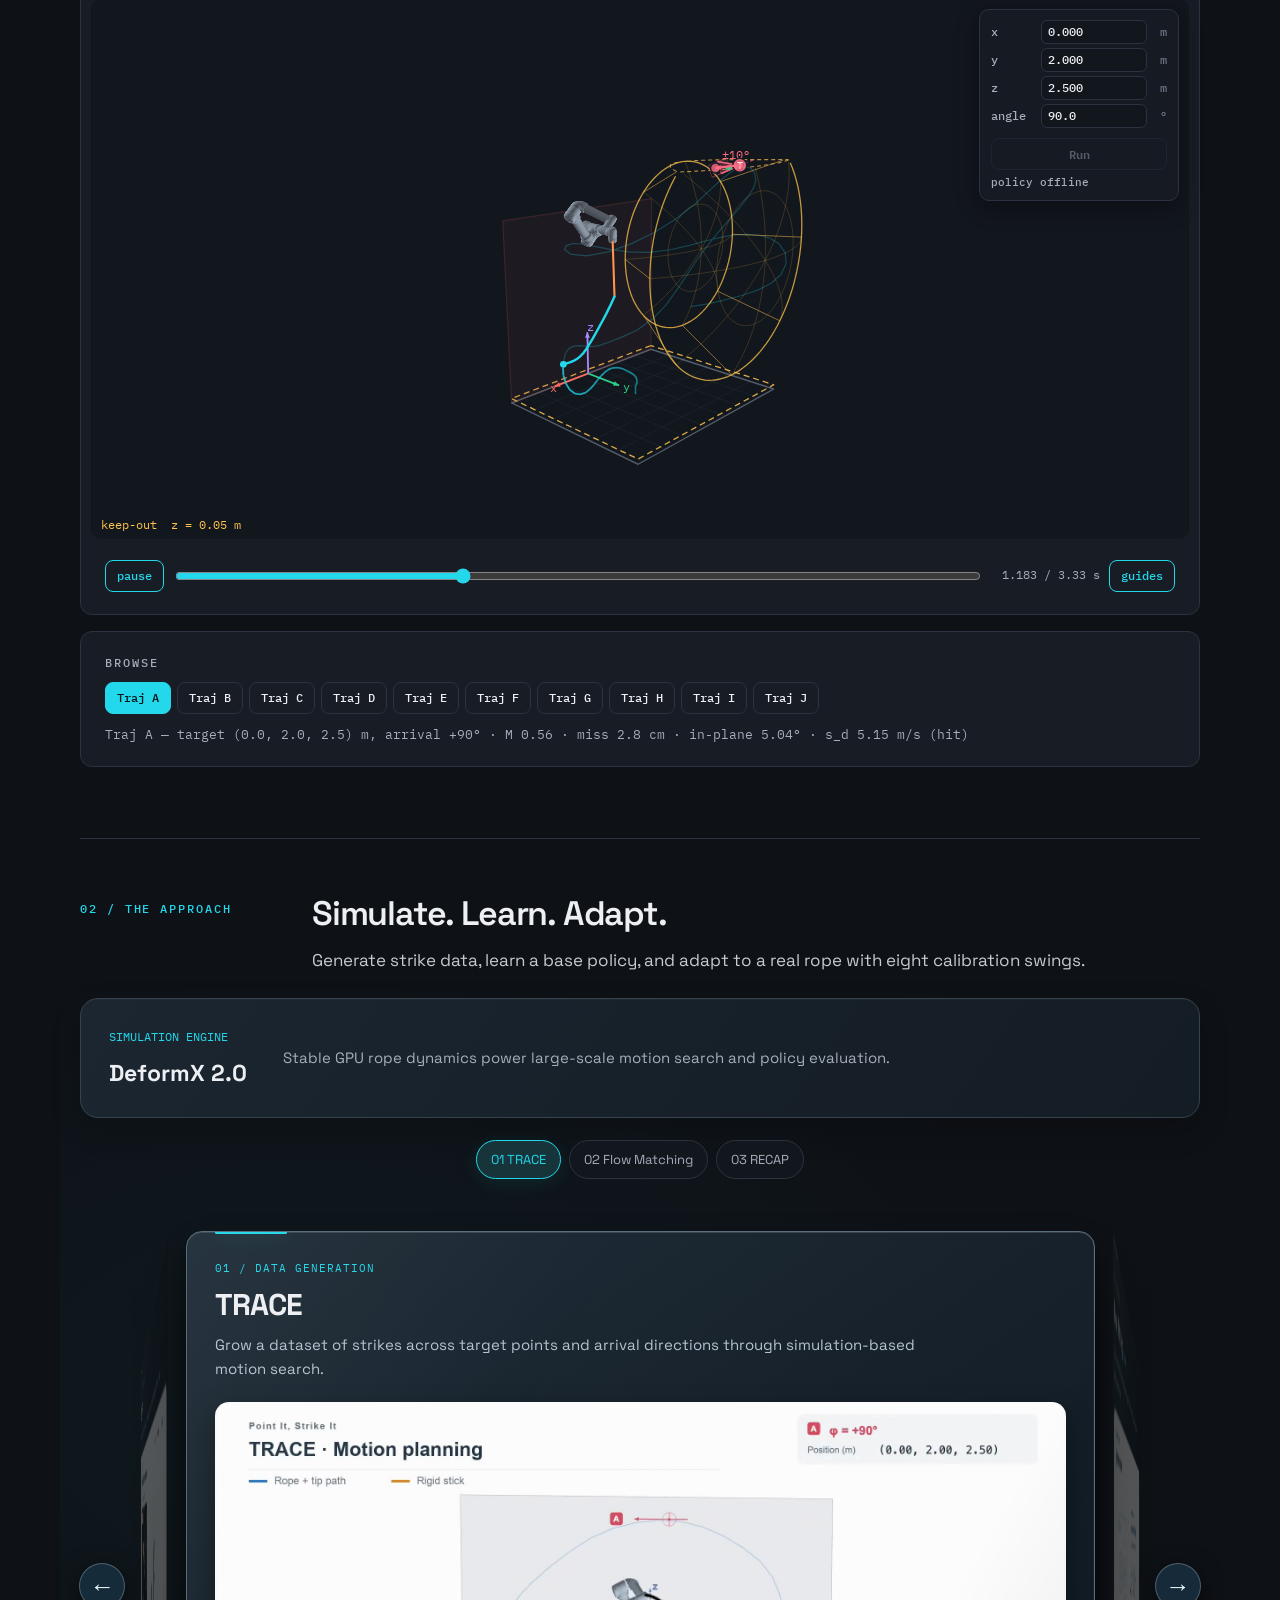
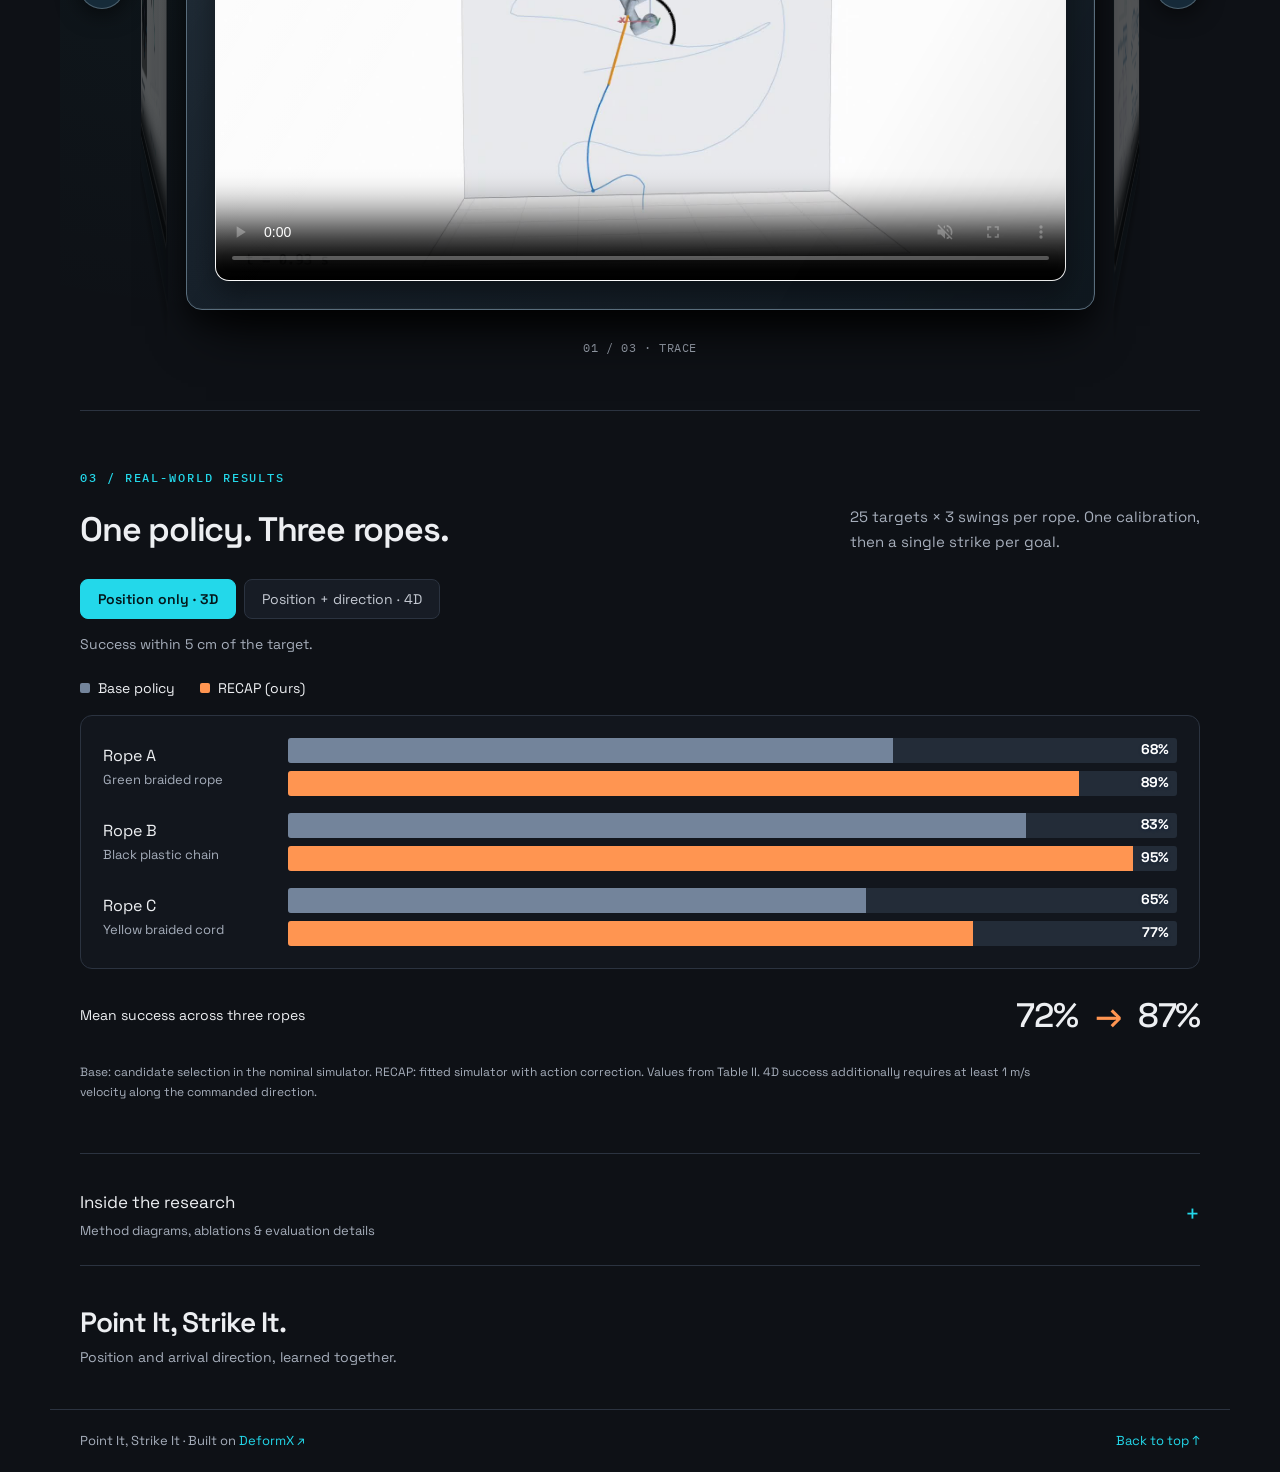
==== commit 66315f12: "Add Cloudflare Web Analytics to DeformX and DeformY Co-Authored-By: Claude Opus 5.5 <noreply@anthrop" ====
--- a/DeformY/index.html
+++ b/DeformY/index.html
@@ -1,5 +1,5 @@
 <!doctype html>
 <html lang="en"><head><meta charset="utf-8"><meta name="viewport" content="width=device-width,initial-scale=1"><meta name="description" content="Point It, Strike It: learning direction-conditioned dynamic rope manipulation with DeformX 2.0, TRACE, and RECAP."><title>Point It, Strike It — Dynamic Rope Manipulation</title><link rel="preconnect" href="https://fonts.googleapis.com"><link rel="preconnect" href="https://fonts.gstatic.com" crossorigin><link href="https://fonts.googleapis.com/css2?family=Space+Grotesk:wght@400;500;600;700&family=IBM+Plex+Mono:wght@400;500;600&display=swap" rel="stylesheet"><link rel="stylesheet" href="style.css?v=boom-word-1"></head>
 <body class="without-opening"><a class="skip" href="#overview">Skip to content</a><header><a class="brand" href="#">POINT IT, STRIKE IT<span class="brand-mark">↗</span></a><nav aria-label="Main navigation"><a href="#swings">Try it</a><a href="#method">Method</a><a href="#results">Results</a><a class="project-switch" href="https://deformx.github.io/" aria-label="Visit DeformX website"><svg class="project-icon" width="22" height="22" viewBox="0 0 24 24" fill="none" aria-hidden="true"><path d="M5 4C13 7 11 17 19 20" stroke="#23d8ea" stroke-width="2.4" stroke-linecap="round"/><path d="M19 4C11 7 13 17 5 20" stroke="#ff9551" stroke-width="2.4" stroke-linecap="round"/><path d="m12 9 3 3-3 3-3-3Z" fill="currentColor"/></svg><span>DeformX</span></a></nav></header>
-<main><section class="hero compact-hero" id="paper"><div class="hero-copy"><div class="eyebrow">DEFORMX 2.0 / ROBOT LEARNING</div><h1>Point It,<br><span>Strike It.</span></h1><h2>Direction-Conditioned Dynamic Manipulation of Deformable Linear Objects</h2><p class="hero-tag">One Model: Any rope. Any point. Any direction.</p><div class="paper-authors" aria-label="Authors"><span><a href="https://yiyang-23.github.io/" target="_blank" rel="noopener">Yi Yang</a><sup>1,2,3,*</sup></span><span><a href="https://edgarfx.github.io/" target="_blank" rel="noopener">Xiang Fei</a><sup>1,*</sup></span><span><a href="https://lehong-wang.github.io/" target="_blank" rel="noopener">Lehong Wang</a><sup>1,*</sup></span><span>Zilin Dai<sup>4,†</sup></span><span>Ruogu Li<sup>1,†</sup></span><span><a href="https://caijiting.github.io/" target="_blank" rel="noopener">Jiting Cai</a><sup>1,†</sup></span><span><a href="https://mengyaolichang.github.io/" target="_blank" rel="noopener">Liyao Chang</a><sup>1</sup></span><span>Xinyi Yang<sup>1</sup></span><span><a href="https://kenryhou2.github.io/" target="_blank" rel="noopener">Henry Kou</a><sup>1</sup></span><span><a href="https://ruijiefu.com/" target="_blank" rel="noopener">Ruijie Fu</a><sup>1</sup></span><span><a href="https://www.lilulab.com/" target="_blank" rel="noopener">Lu Li</a><sup>1</sup></span><span><a href="https://www.cs.cmu.edu/~choset/" target="_blank" rel="noopener">Howie Choset</a><sup>1</sup></span></div><div class="paper-affiliations"><span><sup>1</sup> Carnegie Mellon University</span><span><sup>2</sup> School of Ocean and Civil Engineering, Shanghai Jiao Tong University</span><span><sup>3</sup> Zhiyuan College, Shanghai Jiao Tong University</span><span><sup>4</sup> Harvard University</span></div><p class="equal-contribution">* Equal contribution &nbsp; · &nbsp; † Equal contribution</p><div class="actions"><a class="button" href="#swings" title="Place a target and run the policy on our GPU (simulation)">Run the policy live <span aria-hidden="true">↓</span></a></div></div><figure class="burst-highlight" id="balloon-highlight"><div class="burst-copy"><div class="eyebrow">REAL-WORLD HIGHLIGHT</div><h2 class="balloon-boom-title">Balloon <span class="boom-word">Boom<svg class="boom-burst" viewBox="0 0 80 80" fill="none" aria-hidden="true"><path d="m40 5 6 20 17-13-7 20 20 2-17 12 13 16-21-5-7 19-5-21-20 9 11-18-22-5 22-7-8-19 16 13Z" fill="#ff9551" fill-opacity=".13" stroke="#ffbb66" stroke-width="2"/><path d="m40 28 3 9 9 3-9 3-3 9-3-9-9-3 9-3Z" fill="#ffd87d"/></svg></span></h2><span class="burst-speed">ORIGINAL SPEED → 8× SLOW MOTION</span></div><video autoplay muted loop playsinline controls preload="none" width="1052" height="1872" poster="assets/balloon-burst-25s.jpg" aria-label="Balloon burst at original speed followed by eight-times slow motion"><source data-src="assets/balloon-burst-23s.mp4" type="video/mp4"></video></figure><figure class="hero-visual"><div class="figure-top"><span>ONE POLICY · THREE ROPES</span><span>SIM + REAL ROBOT</span></div><video class="hero-replay" loop muted playsinline controls preload="none" width="1880" height="1020" poster="assets/one-model-three-ropes-poster.jpg" aria-label="Three ropes striking different targets and arrival directions, in simulation and on the real robot"><source data-src="assets/one-model-three-ropes-lossless-web.mp4" type="video/mp4">Your browser does not support embedded video.</video><figcaption>Control where the rope tip arrives—and its direction.</figcaption><p class="video-note"><a href="assets/one-model-three-ropes-hd.gif" download>Download GIF ↓</a></p></figure></section><div class="metrics"><div><strong>87<span>%</span></strong><p>Real-world position success</p><small>Within 5 cm · three-rope mean</small></div><div><strong>79<span>%</span></strong><p>Real-world position + direction</p><small>Within 10 cm and 10° · three-rope mean</small></div><div><strong>8</strong><p>Calibration swings per rope</p><small>Calibrate once, then strike new goals</small></div></div><section class="section real-world-demo" id="real-world-demo"><div class="section-label">REAL-WORLD DEMO</div><div><h2>Balloon &amp; cup striking.</h2><p class="lead">Real-robot strikes with a green braided rope at different target positions.</p></div><div class="real-demo-grid"><figure><figcaption><h3>Balloon striking</h3><p>Random target positions, measured by motion capture.</p></figcaption><video muted loop playsinline controls preload="none" width="1276" height="1080" poster="assets/real-world-balloon-cropped.jpg" aria-label="Real-world balloon striking demonstration"><source data-src="assets/real-world-balloon-audio.mp4" type="video/mp4"></video></figure><figure><figcaption><h3>Cup striking</h3><p>Targeted cup strikes with the same green braided rope.</p></figcaption><video muted loop playsinline controls preload="none" width="1310" height="1080" poster="assets/real-world-cup-cropped.jpg" aria-label="Real-world cup striking demonstration"><source data-src="assets/real-world-cup-audio.mp4" type="video/mp4"></video></figure></div></section><section class="section swing-lab" id="swings"><div class="section-label">00 / LIVE SIMULATION DEMO</div><div><h2>Pick a target. Watch it strike.</h2><p class="lead">The yellow boundary marks the reachable region. Keep the pink target inside it: drag the target or type its coordinates, then press Run — the policy plans the swing live in simulation. Or browse ten recorded swings. Drag to orbit, scroll to zoom.</p></div><div class="viewer-stack wide"><div class="dy-card"><canvas id="swing-view" class="dy-view" height="540" style="height:540px" aria-label="3D replay of the selected rope swing"></canvas><div class="dy-pane" id="swing-view-ui"></div></div><div class="dy-card"><div class="dy-pane"><p class="dy-ttl">Browse</p><div id="swing-picker" class="dy-btns" role="group" aria-label="Choose a swing"></div><p class="dy-note" id="swing-note" aria-live="polite"></p></div></div></div></section><section id="method" class="section compact-method"><div class="section-label">02 / THE APPROACH</div><div><h2>Simulate. Learn. Adapt.</h2><p class="lead">Generate strike data, learn a base policy, and adapt to a real rope with eight calibration swings.</p></div><article class="method-foundation"><div><span class="step-number">SIMULATION ENGINE</span><h3>DeformX 2.0</h3></div><p>Stable GPU rope dynamics power large-scale motion search and policy evaluation.</p></article><div class="method-carousel-nav" aria-label="Method stages"><div class="method-tabs"><button type="button" data-method-slide="0" aria-pressed="true">01 TRACE</button><button type="button" data-method-slide="1" aria-pressed="false">02 Flow Matching</button><button type="button" data-method-slide="2" aria-pressed="false">03 RECAP</button></div></div><div class="method-loop" role="region" aria-roledescription="carousel" aria-label="Approach stages"><button class="loop-arrow loop-prev" type="button" id="method-prev" aria-label="Previous method stage">←</button><div class="steps method-steps" id="method-carousel" tabindex="0" role="region" aria-label="Method cards; use left and right arrow keys"><article><div class="method-copy"><span class="step-number">01 / DATA GENERATION</span><h3>TRACE</h3><p>Grow a dataset of strikes across target points and arrival directions through simulation-based motion search.</p></div><video loop muted playsinline controls preload="none" width="1920" height="1080" poster="assets/method-trace.jpg" aria-label="TRACE data generation and motion planning"><source data-src="assets/method-trace-web.mp4" type="video/mp4"></video></article><article><div class="method-copy"><span class="step-number">02 / BASE POLICY</span><h3>Flow Matching <span>· Base Policy</span></h3><p>Learn a conditional flow-matching base policy that generates nominal swings from target position and arrival direction.</p></div><video loop muted playsinline controls preload="none" width="1920" height="1080" poster="assets/method-flow-matching.jpg" aria-label="Flow Matching base policy generation"><source data-src="assets/method-flow-matching-web.mp4" type="video/mp4"></video></article><article><div class="method-copy"><span class="step-number">03 / REAL-ROPE ADAPTATION</span><h3>RECAP</h3><p>Calibrate once with eight swings, fit the real rope, then correct and select actions for new goals.</p></div><video loop muted playsinline controls preload="none" width="1920" height="1080" poster="assets/method-recap.jpg" aria-label="RECAP one-time rope calibration comparison"><source data-src="assets/method-recap-web.mp4" type="video/mp4"></video></article></div><button class="loop-arrow loop-next" type="button" id="method-next" aria-label="Next method stage">→</button><p class="loop-status" id="method-status" aria-live="polite" aria-atomic="true">01 / 03 · TRACE</p></div></section><section id="results" class="results"><div class="section-label">03 / REAL-WORLD RESULTS</div><div class="result-heading"><h2>One policy. Three ropes.</h2><p>25 targets × 3 swings per rope. One calibration, then a single strike per goal.</p></div><div class="controls" role="group" aria-label="Choose goal type"><button class="selected" data-mode="position" aria-pressed="true">Position only · 3D</button><button data-mode="direction" aria-pressed="false">Position + direction · 4D</button></div><p id="criterion">Success within 5 cm of the target.</p><div class="legend"><span><i></i>Base policy</span><span><i></i>RECAP (ours)</span></div><div class="chart" id="chart" aria-live="polite"></div><div class="result-total"><span>Mean success across three ropes</span><strong id="total">72% <span>→</span> 87%</strong></div><p class="footnote">Base: candidate selection in the nominal simulator. RECAP: fitted simulator with action correction. Values from Table II. 4D success additionally requires at least 1 m/s velocity along the commanded direction.</p></section><section class="more-content"><details class="disclosure"><summary><span>Inside the research<small>Method diagrams, ablations &amp; evaluation details</small></span><span class="expand-icon" aria-hidden="true">+</span></summary><div class="disclosure-body"><section id="overview" class="section intro"><div class="section-label">01 / OVERVIEW</div><div><h2>Hitting the point is only<br>part of the task.</h2><p class="lead">A rope tip can reach the same point from very different directions. We learn to control both: a 3D target position and a 1D arrival angle.</p><p>Our framework generates striking motions in simulation, learns multiple ways to reach a goal, and adapts to a real rope through eight calibration swings. Once calibrated, the robot executes a single strike for each new goal without repeated real-world attempts.</p><div class="goal"><span>THE 4D GOAL</span><strong>3D position <i>+</i> arrival angle</strong></div><p class="footnote goal-note">The arrival angle is measured after projecting the tip velocity onto the tangent plane of the arm-centered sphere; it is not a free 3D orientation. Goals are evaluated within the robot’s reachable workspace.</p></div></section><section id="method-details" class="section method"><div class="section-label">04 / HOW IT WORKS</div><div><h2>Simulate. Learn. Adapt.</h2><p class="lead">From a physics simulator to a direction-conditioned strike on real hardware.</p></div><div class="steps"><article><span class="step-number">01</span><h3>DeformX 2.0</h3><h4>Generate at scale</h4><p>A GPU-accelerated Cosserat rod solver with cross-flow aerodynamic drag supports parallel rope simulation and motion search.</p><div class="step-detail">Over 20,000× batched throughput¹</div></article><article><span class="step-number">02</span><h3>TRACE + flow matching</h3><h4>Learn reliable swings</h4><p>Starting from one manually tuned swing verified on hardware, TRACE warm-starts each new search from the stored tip path closest to the goal—not simply the closest previously solved target. A conditional flow-matching policy learns distinct swings, with the goal injected into every residual block.</p><div class="step-detail">98.3% data-generation coverage</div></article><article><span class="step-number">03</span><h3>RECAP</h3><h4>Adapt to a real rope</h4><p>Eight swings identify rope and rig parameters. A simulation-trained correction policy proposes actions, and the fitted simulator selects the best candidate.</p><div class="step-detail">One calibration, many new goals</div></article></div><figure class="method-figure"><a href="assets/method-trimmed.png" target="_blank" rel="noopener" aria-label="View full method diagram"><img loading="lazy" src="assets/method-trimmed.png" width="1521" height="576" alt="System overview: TRACE data generation and conditional flow matching, followed by RECAP calibration, action correction and simulator verification."></a><figcaption>System overview and network architecture. Training is performed in simulation; real-world data is used for per-rope calibration.</figcaption></figure><p class="footnote">¹ Reported throughput relative to DeformX, with 8,192 parallel environments on an RTX 4090. See Table I in the paper for the benchmark setup.</p></section><section class="section evidence"><div class="section-label">CALIBRATION IN PRACTICE</div><div><h2>Eight swings to adapt.<br>One strike per new goal.</h2><p class="lead">RECAP fits 11 rope and rig parameters to motion-captured rope-tip trajectories. It then generates eight corrected actions and compares them with the nominal action in the fitted simulator.</p><p>The robot executes the best candidate. The correction policy is trained in simulation; calibration is performed once per rope, and execution has no online feedback.</p></div><div class="wide table-wrap"><table><caption>Hardware means across three ropes · Table II</caption><thead><tr><th>Method</th><th>3D ≤ 5 cm</th><th>4D ≤ 5 cm, 10°</th><th>4D ≤ 10 cm, 10°</th><th>4D mean miss</th></tr></thead><tbody><tr><th>Base</th><td>72%</td><td>28%</td><td>50%</td><td>10.6 cm</td></tr><tr><th>Learned identification baseline</th><td>74%</td><td>28%</td><td>51%</td><td>10.2 cm</td></tr><tr class="ours"><th>RECAP</th><td>87%</td><td>52%</td><td>79%</td><td>5.6 cm</td></tr></tbody></table><p class="footnote">The learned identification baseline follows the paper’s Wiggle&amp;Go-style parameter estimator with candidate selection and no action correction. All 4D success rates also require ≥ 1 m/s along the commanded direction.</p></div><figure class="method-figure"><a href="assets/workspace-trimmed.png" target="_blank" rel="noopener"><img loading="lazy" src="assets/workspace-trimmed.png" alt="Rope A workspace success and distance maps for Base, Baseline and RECAP"></a><figcaption>Rope A: RECAP improves success across the evaluated workspace. Dots are measured targets; shaded regions interpolate those measurements. The 3D and 4D panels use different distance thresholds, as labeled.</figcaption></figure></section><section class="section"><div class="section-label">05 / TRACE</div><div><h2>Grow reliable motion patterns<br>into a training dataset.</h2><p class="lead">A successful tip trajectory contains useful starting points for many nearby goals.</p><p>TRACE searches from the closest stored tip path, penalizes bending and abrupt tip motion, refines neighboring solutions, and relabels successful trajectory segments with their achieved goals. This creates consistent goal–action pairs without a human demonstration corpus.</p><div class="table-wrap"><table><caption>Data generation and downstream policy · Table IV</caption><thead><tr><th>Generator</th><th>Coverage</th><th>One-shot</th><th>Best-of-64</th></tr></thead><tbody><tr><th>CEM with example</th><td>49.5%</td><td>58.5%</td><td>68.5%</td></tr><tr><th>TRACE without example</th><td>96.8%</td><td>75.5%</td><td>83.9%</td></tr><tr class="ours"><th>TRACE</th><td>98.3%</td><td>73.5%</td><td>92.1%</td></tr></tbody></table></div><p class="footnote">Coverage measures solved generation targets. The example-free variant has higher one-shot accuracy; full TRACE provides higher coverage and stronger accuracy after candidate selection.</p></div></section><section class="section simulation"><div class="section-label">06 / GENERATIVE POLICY</div><div><h2>Learning more than one<br>way to hit a goal.</h2><p class="lead">Distinct swings can reach the same target. A generative policy preserves these alternatives instead of averaging them into an invalid motion.</p><p>Goal and flow-time conditioning enter every residual block through zero-initialized modulation. At inference, 64 candidates are sampled with 50 Euler steps and ranked in simulation.</p><figure class="method-figure"><a href="assets/motion-patterns-trimmed.png" target="_blank" rel="noopener"><img loading="lazy" src="assets/motion-patterns-trimmed.png" alt="Conditional flow-matching ablation comparing samples and flow fields across motion patterns"></a><figcaption>Figure 5: conditioning in every block concentrates samples around distinct motion patterns. Regression may average incompatible swings.</figcaption></figure><div class="table-wrap"><table><caption>Policy evaluation on 5,700 held-out goals</caption><thead><tr><th scope="col">Method</th><th scope="col">One-shot</th><th scope="col">Best-of-64</th></tr></thead><tbody><tr class="ours"><th scope="row">Ours</th><td>73.5%</td><td>92.1%</td></tr><tr><th scope="row">Naive flow matching</th><td>67.9%</td><td>88.9%</td></tr><tr><th scope="row">Regression</th><td>21.4%</td><td>—</td></tr><tr><th scope="row">Nearest neighbor</th><td>33.6%</td><td>—</td></tr></tbody></table></div><p class="footnote">Success within 5 cm and 10°. One-shot evaluates one policy sample; best-of-64 selects a candidate using the simulator. Table III in the paper.</p></div></section><section class="section"><div class="section-label">07 / DEFORMX 2.0</div><div><h2>The simulation engine<br>behind the strikes.</h2><p class="lead">A stable GPU Cosserat rod solver and quadratic cross-flow drag make large-scale search, policy training and candidate verification practical.</p><p>The reported &gt;20,000× improvement compares batch throughput at 8,192 environments on an RTX 4090 with the original single-thread CPU DeformX. It does not mean a single environment runs 20,000× faster.</p><div class="table-wrap"><table><caption>Same 1 m, 20-segment rope · Table I</caption><thead><tr><th>Engine</th><th>Environments</th><th>Batch update rate</th><th>Sim / wall time</th></tr></thead><tbody><tr><th>DeformX · CPU, 1 thread</th><td>1</td><td>12.9 Hz</td><td>0.22×</td></tr><tr><th>DeformX 2.0 · RTX 4090</th><td>1</td><td>136 Hz</td><td>2.3×</td></tr><tr class="ours"><th>DeformX 2.0 · RTX 4090</th><td>8,192</td><td>34.5 Hz</td><td>4,710×</td></tr></tbody></table></div></div></section><section class="section"><div class="section-label">SCOPE &amp; LIMITATIONS</div><div><h2>What the current system covers.</h2><p>The demonstrated task is single-swing rope-tip striking within the tested workspace. It does not yet address sustained contact, obstacle interaction or multi-stage manipulation. Execution remains open-loop after calibration, and transfer may degrade outside the dynamics represented during training.</p></div></section></div></details></section><section class="closing compact-closing"><div><h2>Point It, Strike It.</h2><p>Position and arrival direction, learned together.</p></div></section></main><footer><span>Point It, Strike It · Built on <a href="https://deformx.github.io/" target="_blank" rel="noopener">DeformX ↗</a></span><a href="#">Back to top ↑</a></footer><script src="script.js?v=respect-pause-1"></script><script src="assets/viewer/ropeviz.js?v=front-camera-1"></script><script src="viewer.js?v=reachable-region-1"></script></body></html>
+<main><section class="hero compact-hero" id="paper"><div class="hero-copy"><div class="eyebrow">DEFORMX 2.0 / ROBOT LEARNING</div><h1>Point It,<br><span>Strike It.</span></h1><h2>Direction-Conditioned Dynamic Manipulation of Deformable Linear Objects</h2><p class="hero-tag">One Model: Any rope. Any point. Any direction.</p><div class="paper-authors" aria-label="Authors"><span><a href="https://yiyang-23.github.io/" target="_blank" rel="noopener">Yi Yang</a><sup>1,2,3,*</sup></span><span><a href="https://edgarfx.github.io/" target="_blank" rel="noopener">Xiang Fei</a><sup>1,*</sup></span><span><a href="https://lehong-wang.github.io/" target="_blank" rel="noopener">Lehong Wang</a><sup>1,*</sup></span><span>Zilin Dai<sup>4,†</sup></span><span>Ruogu Li<sup>1,†</sup></span><span><a href="https://caijiting.github.io/" target="_blank" rel="noopener">Jiting Cai</a><sup>1,†</sup></span><span><a href="https://mengyaolichang.github.io/" target="_blank" rel="noopener">Liyao Chang</a><sup>1</sup></span><span>Xinyi Yang<sup>1</sup></span><span><a href="https://kenryhou2.github.io/" target="_blank" rel="noopener">Henry Kou</a><sup>1</sup></span><span><a href="https://ruijiefu.com/" target="_blank" rel="noopener">Ruijie Fu</a><sup>1</sup></span><span><a href="https://www.lilulab.com/" target="_blank" rel="noopener">Lu Li</a><sup>1</sup></span><span><a href="https://www.cs.cmu.edu/~choset/" target="_blank" rel="noopener">Howie Choset</a><sup>1</sup></span></div><div class="paper-affiliations"><span><sup>1</sup> Carnegie Mellon University</span><span><sup>2</sup> School of Ocean and Civil Engineering, Shanghai Jiao Tong University</span><span><sup>3</sup> Zhiyuan College, Shanghai Jiao Tong University</span><span><sup>4</sup> Harvard University</span></div><p class="equal-contribution">* Equal contribution &nbsp; · &nbsp; † Equal contribution</p><div class="actions"><a class="button" href="#swings" title="Place a target and run the policy on our GPU (simulation)">Run the policy live <span aria-hidden="true">↓</span></a></div></div><figure class="burst-highlight" id="balloon-highlight"><div class="burst-copy"><div class="eyebrow">REAL-WORLD HIGHLIGHT</div><h2 class="balloon-boom-title">Balloon <span class="boom-word">Boom<svg class="boom-burst" viewBox="0 0 80 80" fill="none" aria-hidden="true"><path d="m40 5 6 20 17-13-7 20 20 2-17 12 13 16-21-5-7 19-5-21-20 9 11-18-22-5 22-7-8-19 16 13Z" fill="#ff9551" fill-opacity=".13" stroke="#ffbb66" stroke-width="2"/><path d="m40 28 3 9 9 3-9 3-3 9-3-9-9-3 9-3Z" fill="#ffd87d"/></svg></span></h2><span class="burst-speed">ORIGINAL SPEED → 8× SLOW MOTION</span></div><video autoplay muted loop playsinline controls preload="none" width="1052" height="1872" poster="assets/balloon-burst-25s.jpg" aria-label="Balloon burst at original speed followed by eight-times slow motion"><source data-src="assets/balloon-burst-23s.mp4" type="video/mp4"></video></figure><figure class="hero-visual"><div class="figure-top"><span>ONE POLICY · THREE ROPES</span><span>SIM + REAL ROBOT</span></div><video class="hero-replay" loop muted playsinline controls preload="none" width="1880" height="1020" poster="assets/one-model-three-ropes-poster.jpg" aria-label="Three ropes striking different targets and arrival directions, in simulation and on the real robot"><source data-src="assets/one-model-three-ropes-lossless-web.mp4" type="video/mp4">Your browser does not support embedded video.</video><figcaption>Control where the rope tip arrives—and its direction.</figcaption><p class="video-note"><a href="assets/one-model-three-ropes-hd.gif" download>Download GIF ↓</a></p></figure></section><div class="metrics"><div><strong>87<span>%</span></strong><p>Real-world position success</p><small>Within 5 cm · three-rope mean</small></div><div><strong>79<span>%</span></strong><p>Real-world position + direction</p><small>Within 10 cm and 10° · three-rope mean</small></div><div><strong>8</strong><p>Calibration swings per rope</p><small>Calibrate once, then strike new goals</small></div></div><section class="section real-world-demo" id="real-world-demo"><div class="section-label">REAL-WORLD DEMO</div><div><h2>Balloon &amp; cup striking.</h2><p class="lead">Real-robot strikes with a green braided rope at different target positions.</p></div><div class="real-demo-grid"><figure><figcaption><h3>Balloon striking</h3><p>Random target positions, measured by motion capture.</p></figcaption><video muted loop playsinline controls preload="none" width="1276" height="1080" poster="assets/real-world-balloon-cropped.jpg" aria-label="Real-world balloon striking demonstration"><source data-src="assets/real-world-balloon-audio.mp4" type="video/mp4"></video></figure><figure><figcaption><h3>Cup striking</h3><p>Targeted cup strikes with the same green braided rope.</p></figcaption><video muted loop playsinline controls preload="none" width="1310" height="1080" poster="assets/real-world-cup-cropped.jpg" aria-label="Real-world cup striking demonstration"><source data-src="assets/real-world-cup-audio.mp4" type="video/mp4"></video></figure></div></section><section class="section swing-lab" id="swings"><div class="section-label">00 / LIVE SIMULATION DEMO</div><div><h2>Pick a target. Watch it strike.</h2><p class="lead">The yellow boundary marks the reachable region. Keep the pink target inside it: drag the target or type its coordinates, then press Run — the policy plans the swing live in simulation. Or browse ten recorded swings. Drag to orbit, scroll to zoom.</p></div><div class="viewer-stack wide"><div class="dy-card"><canvas id="swing-view" class="dy-view" height="540" style="height:540px" aria-label="3D replay of the selected rope swing"></canvas><div class="dy-pane" id="swing-view-ui"></div></div><div class="dy-card"><div class="dy-pane"><p class="dy-ttl">Browse</p><div id="swing-picker" class="dy-btns" role="group" aria-label="Choose a swing"></div><p class="dy-note" id="swing-note" aria-live="polite"></p></div></div></div></section><section id="method" class="section compact-method"><div class="section-label">02 / THE APPROACH</div><div><h2>Simulate. Learn. Adapt.</h2><p class="lead">Generate strike data, learn a base policy, and adapt to a real rope with eight calibration swings.</p></div><article class="method-foundation"><div><span class="step-number">SIMULATION ENGINE</span><h3>DeformX 2.0</h3></div><p>Stable GPU rope dynamics power large-scale motion search and policy evaluation.</p></article><div class="method-carousel-nav" aria-label="Method stages"><div class="method-tabs"><button type="button" data-method-slide="0" aria-pressed="true">01 TRACE</button><button type="button" data-method-slide="1" aria-pressed="false">02 Flow Matching</button><button type="button" data-method-slide="2" aria-pressed="false">03 RECAP</button></div></div><div class="method-loop" role="region" aria-roledescription="carousel" aria-label="Approach stages"><button class="loop-arrow loop-prev" type="button" id="method-prev" aria-label="Previous method stage">←</button><div class="steps method-steps" id="method-carousel" tabindex="0" role="region" aria-label="Method cards; use left and right arrow keys"><article><div class="method-copy"><span class="step-number">01 / DATA GENERATION</span><h3>TRACE</h3><p>Grow a dataset of strikes across target points and arrival directions through simulation-based motion search.</p></div><video loop muted playsinline controls preload="none" width="1920" height="1080" poster="assets/method-trace.jpg" aria-label="TRACE data generation and motion planning"><source data-src="assets/method-trace-web.mp4" type="video/mp4"></video></article><article><div class="method-copy"><span class="step-number">02 / BASE POLICY</span><h3>Flow Matching <span>· Base Policy</span></h3><p>Learn a conditional flow-matching base policy that generates nominal swings from target position and arrival direction.</p></div><video loop muted playsinline controls preload="none" width="1920" height="1080" poster="assets/method-flow-matching.jpg" aria-label="Flow Matching base policy generation"><source data-src="assets/method-flow-matching-web.mp4" type="video/mp4"></video></article><article><div class="method-copy"><span class="step-number">03 / REAL-ROPE ADAPTATION</span><h3>RECAP</h3><p>Calibrate once with eight swings, fit the real rope, then correct and select actions for new goals.</p></div><video loop muted playsinline controls preload="none" width="1920" height="1080" poster="assets/method-recap.jpg" aria-label="RECAP one-time rope calibration comparison"><source data-src="assets/method-recap-web.mp4" type="video/mp4"></video></article></div><button class="loop-arrow loop-next" type="button" id="method-next" aria-label="Next method stage">→</button><p class="loop-status" id="method-status" aria-live="polite" aria-atomic="true">01 / 03 · TRACE</p></div></section><section id="results" class="results"><div class="section-label">03 / REAL-WORLD RESULTS</div><div class="result-heading"><h2>One policy. Three ropes.</h2><p>25 targets × 3 swings per rope. One calibration, then a single strike per goal.</p></div><div class="controls" role="group" aria-label="Choose goal type"><button class="selected" data-mode="position" aria-pressed="true">Position only · 3D</button><button data-mode="direction" aria-pressed="false">Position + direction · 4D</button></div><p id="criterion">Success within 5 cm of the target.</p><div class="legend"><span><i></i>Base policy</span><span><i></i>RECAP (ours)</span></div><div class="chart" id="chart" aria-live="polite"></div><div class="result-total"><span>Mean success across three ropes</span><strong id="total">72% <span>→</span> 87%</strong></div><p class="footnote">Base: candidate selection in the nominal simulator. RECAP: fitted simulator with action correction. Values from Table II. 4D success additionally requires at least 1 m/s velocity along the commanded direction.</p></section><section class="more-content"><details class="disclosure"><summary><span>Inside the research<small>Method diagrams, ablations &amp; evaluation details</small></span><span class="expand-icon" aria-hidden="true">+</span></summary><div class="disclosure-body"><section id="overview" class="section intro"><div class="section-label">01 / OVERVIEW</div><div><h2>Hitting the point is only<br>part of the task.</h2><p class="lead">A rope tip can reach the same point from very different directions. We learn to control both: a 3D target position and a 1D arrival angle.</p><p>Our framework generates striking motions in simulation, learns multiple ways to reach a goal, and adapts to a real rope through eight calibration swings. Once calibrated, the robot executes a single strike for each new goal without repeated real-world attempts.</p><div class="goal"><span>THE 4D GOAL</span><strong>3D position <i>+</i> arrival angle</strong></div><p class="footnote goal-note">The arrival angle is measured after projecting the tip velocity onto the tangent plane of the arm-centered sphere; it is not a free 3D orientation. Goals are evaluated within the robot’s reachable workspace.</p></div></section><section id="method-details" class="section method"><div class="section-label">04 / HOW IT WORKS</div><div><h2>Simulate. Learn. Adapt.</h2><p class="lead">From a physics simulator to a direction-conditioned strike on real hardware.</p></div><div class="steps"><article><span class="step-number">01</span><h3>DeformX 2.0</h3><h4>Generate at scale</h4><p>A GPU-accelerated Cosserat rod solver with cross-flow aerodynamic drag supports parallel rope simulation and motion search.</p><div class="step-detail">Over 20,000× batched throughput¹</div></article><article><span class="step-number">02</span><h3>TRACE + flow matching</h3><h4>Learn reliable swings</h4><p>Starting from one manually tuned swing verified on hardware, TRACE warm-starts each new search from the stored tip path closest to the goal—not simply the closest previously solved target. A conditional flow-matching policy learns distinct swings, with the goal injected into every residual block.</p><div class="step-detail">98.3% data-generation coverage</div></article><article><span class="step-number">03</span><h3>RECAP</h3><h4>Adapt to a real rope</h4><p>Eight swings identify rope and rig parameters. A simulation-trained correction policy proposes actions, and the fitted simulator selects the best candidate.</p><div class="step-detail">One calibration, many new goals</div></article></div><figure class="method-figure"><a href="assets/method-trimmed.png" target="_blank" rel="noopener" aria-label="View full method diagram"><img loading="lazy" src="assets/method-trimmed.png" width="1521" height="576" alt="System overview: TRACE data generation and conditional flow matching, followed by RECAP calibration, action correction and simulator verification."></a><figcaption>System overview and network architecture. Training is performed in simulation; real-world data is used for per-rope calibration.</figcaption></figure><p class="footnote">¹ Reported throughput relative to DeformX, with 8,192 parallel environments on an RTX 4090. See Table I in the paper for the benchmark setup.</p></section><section class="section evidence"><div class="section-label">CALIBRATION IN PRACTICE</div><div><h2>Eight swings to adapt.<br>One strike per new goal.</h2><p class="lead">RECAP fits 11 rope and rig parameters to motion-captured rope-tip trajectories. It then generates eight corrected actions and compares them with the nominal action in the fitted simulator.</p><p>The robot executes the best candidate. The correction policy is trained in simulation; calibration is performed once per rope, and execution has no online feedback.</p></div><div class="wide table-wrap"><table><caption>Hardware means across three ropes · Table II</caption><thead><tr><th>Method</th><th>3D ≤ 5 cm</th><th>4D ≤ 5 cm, 10°</th><th>4D ≤ 10 cm, 10°</th><th>4D mean miss</th></tr></thead><tbody><tr><th>Base</th><td>72%</td><td>28%</td><td>50%</td><td>10.6 cm</td></tr><tr><th>Learned identification baseline</th><td>74%</td><td>28%</td><td>51%</td><td>10.2 cm</td></tr><tr class="ours"><th>RECAP</th><td>87%</td><td>52%</td><td>79%</td><td>5.6 cm</td></tr></tbody></table><p class="footnote">The learned identification baseline follows the paper’s Wiggle&amp;Go-style parameter estimator with candidate selection and no action correction. All 4D success rates also require ≥ 1 m/s along the commanded direction.</p></div><figure class="method-figure"><a href="assets/workspace-trimmed.png" target="_blank" rel="noopener"><img loading="lazy" src="assets/workspace-trimmed.png" alt="Rope A workspace success and distance maps for Base, Baseline and RECAP"></a><figcaption>Rope A: RECAP improves success across the evaluated workspace. Dots are measured targets; shaded regions interpolate those measurements. The 3D and 4D panels use different distance thresholds, as labeled.</figcaption></figure></section><section class="section"><div class="section-label">05 / TRACE</div><div><h2>Grow reliable motion patterns<br>into a training dataset.</h2><p class="lead">A successful tip trajectory contains useful starting points for many nearby goals.</p><p>TRACE searches from the closest stored tip path, penalizes bending and abrupt tip motion, refines neighboring solutions, and relabels successful trajectory segments with their achieved goals. This creates consistent goal–action pairs without a human demonstration corpus.</p><div class="table-wrap"><table><caption>Data generation and downstream policy · Table IV</caption><thead><tr><th>Generator</th><th>Coverage</th><th>One-shot</th><th>Best-of-64</th></tr></thead><tbody><tr><th>CEM with example</th><td>49.5%</td><td>58.5%</td><td>68.5%</td></tr><tr><th>TRACE without example</th><td>96.8%</td><td>75.5%</td><td>83.9%</td></tr><tr class="ours"><th>TRACE</th><td>98.3%</td><td>73.5%</td><td>92.1%</td></tr></tbody></table></div><p class="footnote">Coverage measures solved generation targets. The example-free variant has higher one-shot accuracy; full TRACE provides higher coverage and stronger accuracy after candidate selection.</p></div></section><section class="section simulation"><div class="section-label">06 / GENERATIVE POLICY</div><div><h2>Learning more than one<br>way to hit a goal.</h2><p class="lead">Distinct swings can reach the same target. A generative policy preserves these alternatives instead of averaging them into an invalid motion.</p><p>Goal and flow-time conditioning enter every residual block through zero-initialized modulation. At inference, 64 candidates are sampled with 50 Euler steps and ranked in simulation.</p><figure class="method-figure"><a href="assets/motion-patterns-trimmed.png" target="_blank" rel="noopener"><img loading="lazy" src="assets/motion-patterns-trimmed.png" alt="Conditional flow-matching ablation comparing samples and flow fields across motion patterns"></a><figcaption>Figure 5: conditioning in every block concentrates samples around distinct motion patterns. Regression may average incompatible swings.</figcaption></figure><div class="table-wrap"><table><caption>Policy evaluation on 5,700 held-out goals</caption><thead><tr><th scope="col">Method</th><th scope="col">One-shot</th><th scope="col">Best-of-64</th></tr></thead><tbody><tr class="ours"><th scope="row">Ours</th><td>73.5%</td><td>92.1%</td></tr><tr><th scope="row">Naive flow matching</th><td>67.9%</td><td>88.9%</td></tr><tr><th scope="row">Regression</th><td>21.4%</td><td>—</td></tr><tr><th scope="row">Nearest neighbor</th><td>33.6%</td><td>—</td></tr></tbody></table></div><p class="footnote">Success within 5 cm and 10°. One-shot evaluates one policy sample; best-of-64 selects a candidate using the simulator. Table III in the paper.</p></div></section><section class="section"><div class="section-label">07 / DEFORMX 2.0</div><div><h2>The simulation engine<br>behind the strikes.</h2><p class="lead">A stable GPU Cosserat rod solver and quadratic cross-flow drag make large-scale search, policy training and candidate verification practical.</p><p>The reported &gt;20,000× improvement compares batch throughput at 8,192 environments on an RTX 4090 with the original single-thread CPU DeformX. It does not mean a single environment runs 20,000× faster.</p><div class="table-wrap"><table><caption>Same 1 m, 20-segment rope · Table I</caption><thead><tr><th>Engine</th><th>Environments</th><th>Batch update rate</th><th>Sim / wall time</th></tr></thead><tbody><tr><th>DeformX · CPU, 1 thread</th><td>1</td><td>12.9 Hz</td><td>0.22×</td></tr><tr><th>DeformX 2.0 · RTX 4090</th><td>1</td><td>136 Hz</td><td>2.3×</td></tr><tr class="ours"><th>DeformX 2.0 · RTX 4090</th><td>8,192</td><td>34.5 Hz</td><td>4,710×</td></tr></tbody></table></div></div></section><section class="section"><div class="section-label">SCOPE &amp; LIMITATIONS</div><div><h2>What the current system covers.</h2><p>The demonstrated task is single-swing rope-tip striking within the tested workspace. It does not yet address sustained contact, obstacle interaction or multi-stage manipulation. Execution remains open-loop after calibration, and transfer may degrade outside the dynamics represented during training.</p></div></section></div></details></section><section class="closing compact-closing"><div><h2>Point It, Strike It.</h2><p>Position and arrival direction, learned together.</p></div></section></main><footer><span>Point It, Strike It · Built on <a href="https://deformx.github.io/" target="_blank" rel="noopener">DeformX ↗</a></span><a href="#">Back to top ↑</a></footer><script src="script.js?v=respect-pause-1"></script><script src="assets/viewer/ropeviz.js?v=front-camera-1"></script><script src="viewer.js?v=reachable-region-1"></script><!-- Cloudflare Web Analytics --><script type='module' src='https://static.cloudflareinsights.com/beacon.min.js' data-cf-beacon='{"token": "90a857c1c47f456f99702918e46c99b0"}'></script><!-- End Cloudflare Web Analytics --></body></html>
 
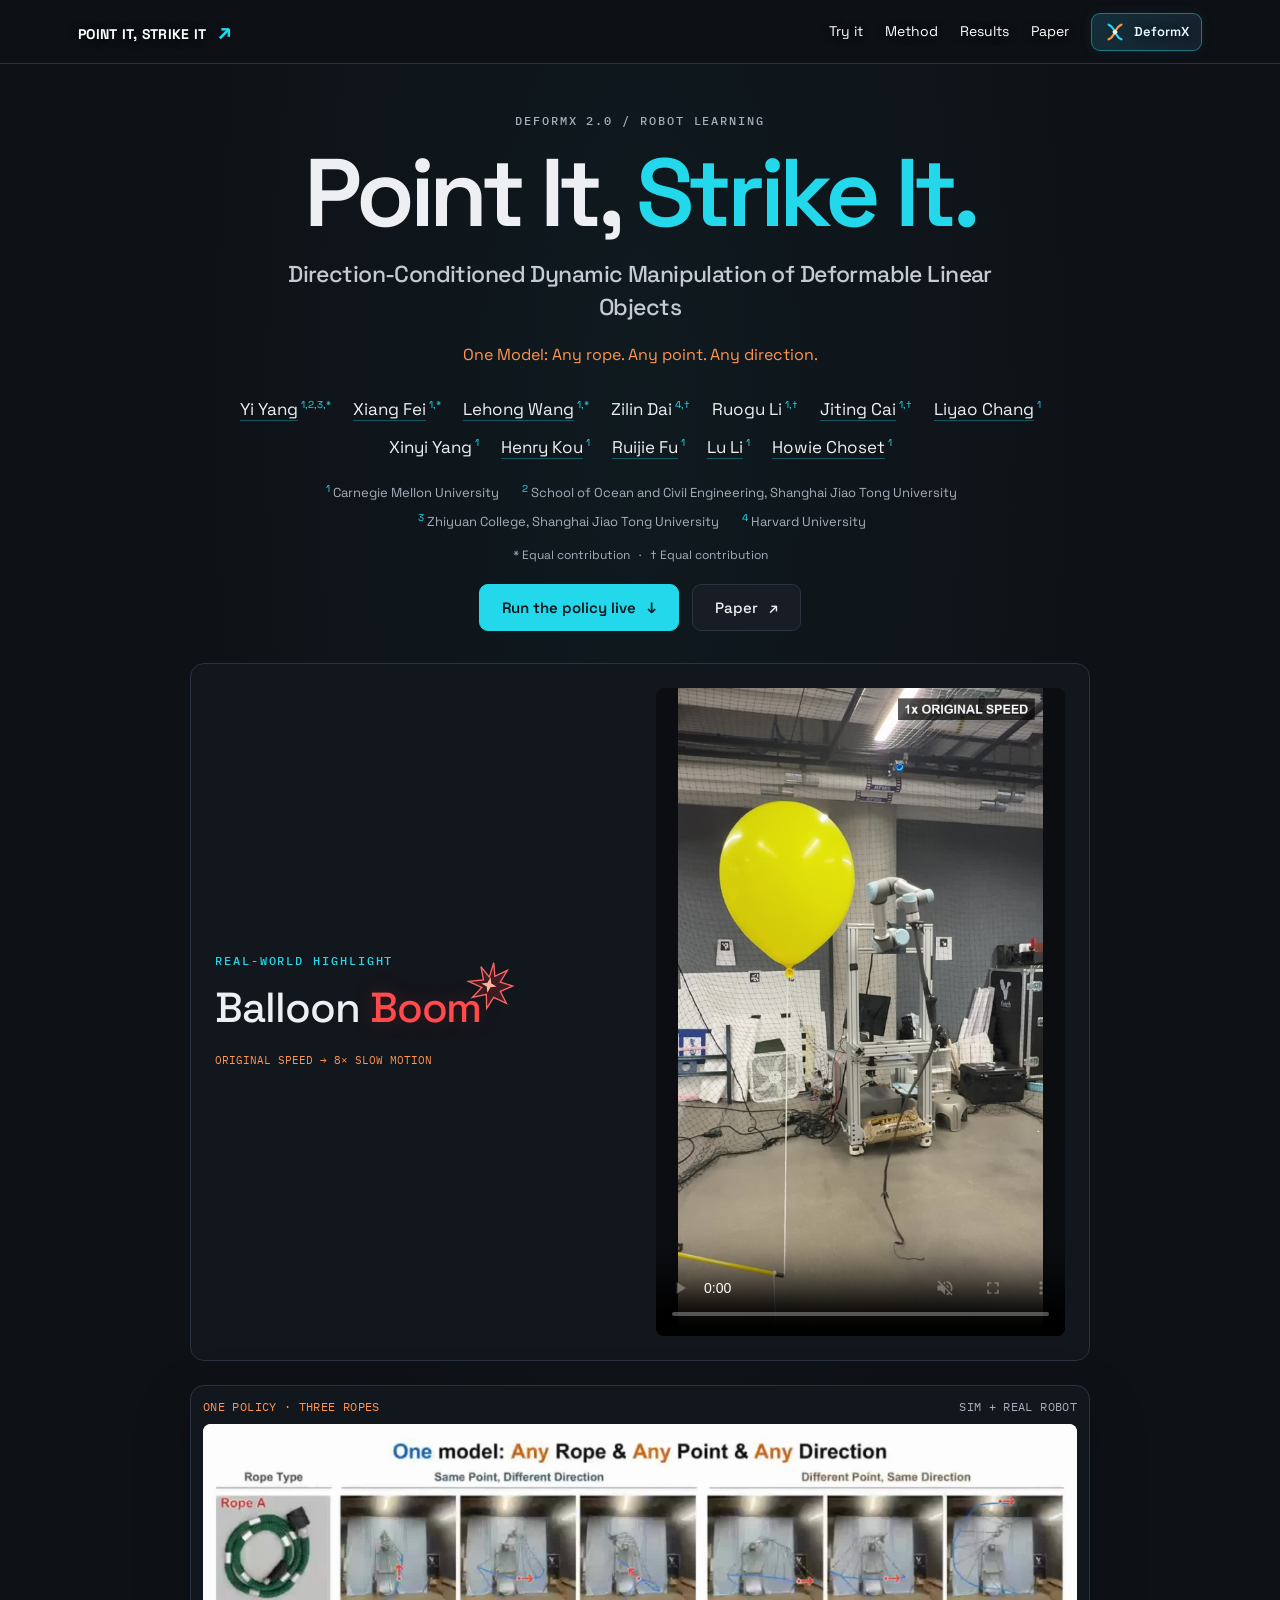
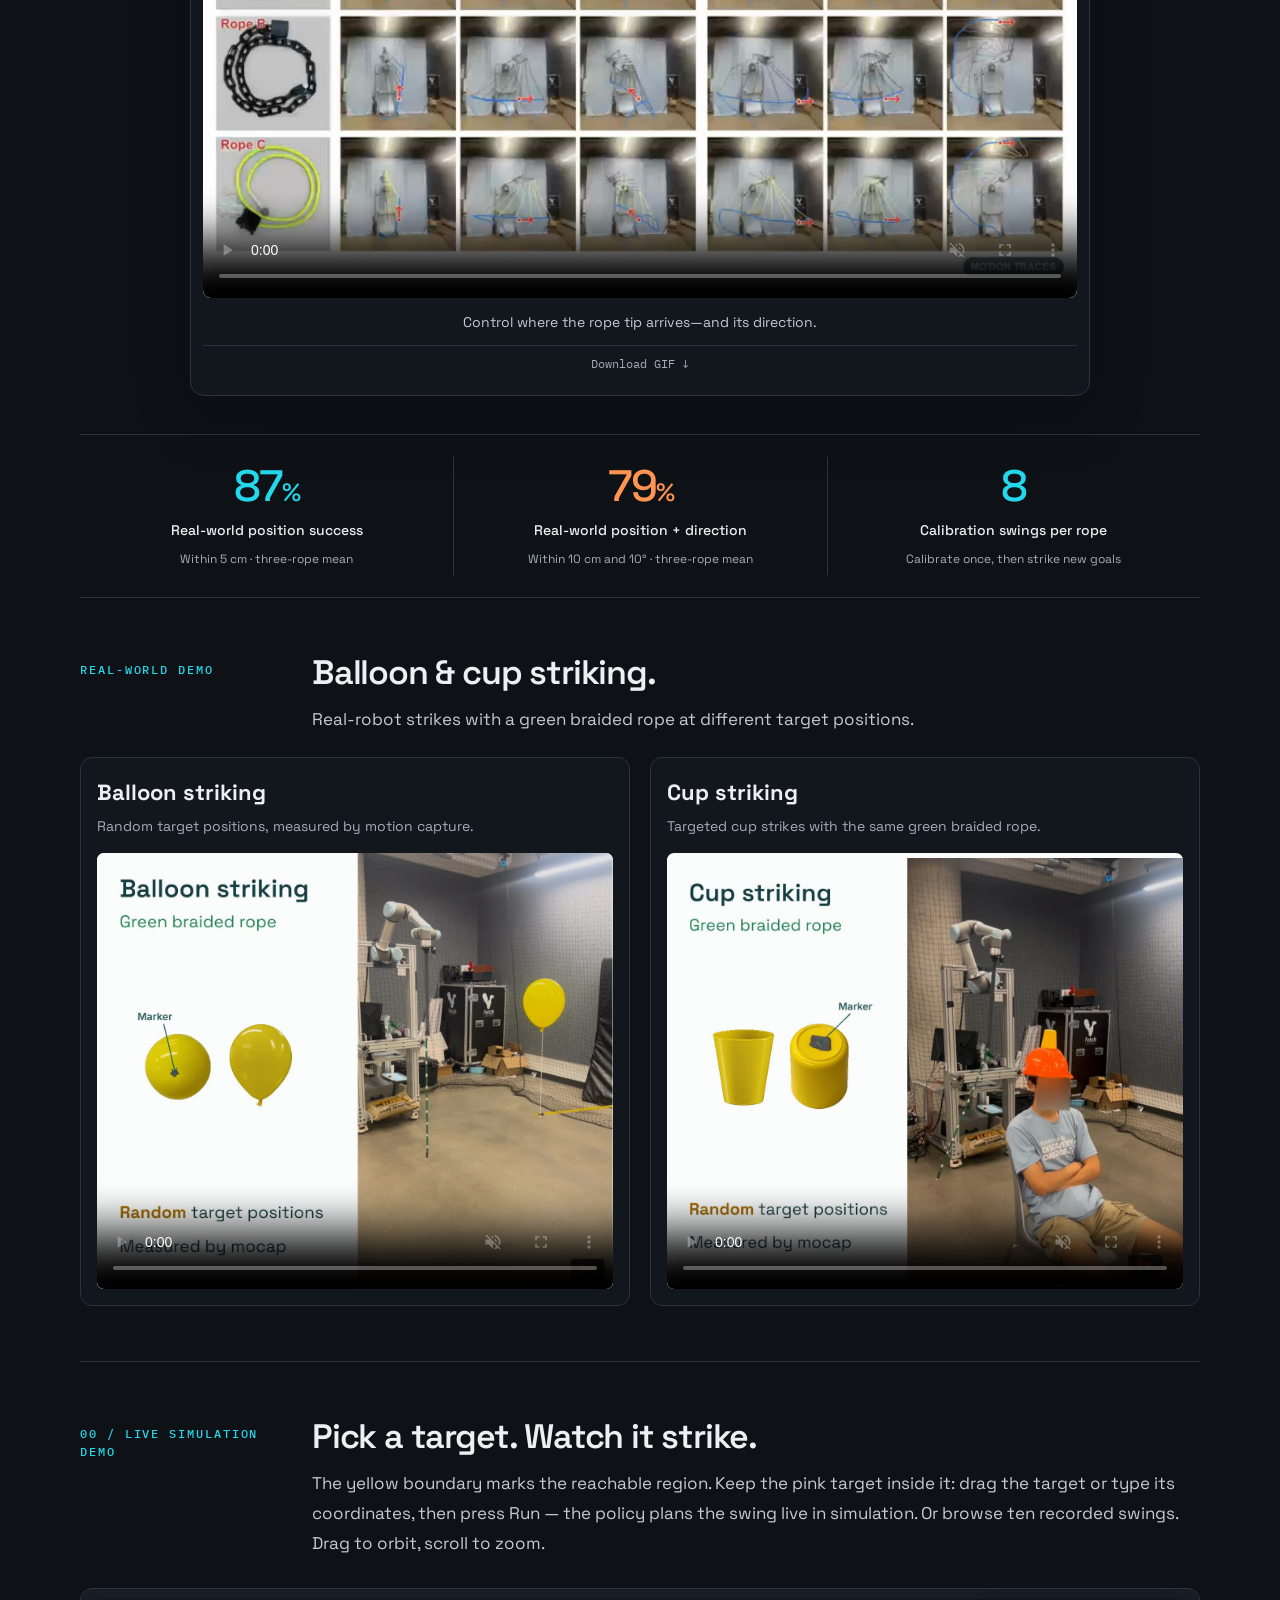
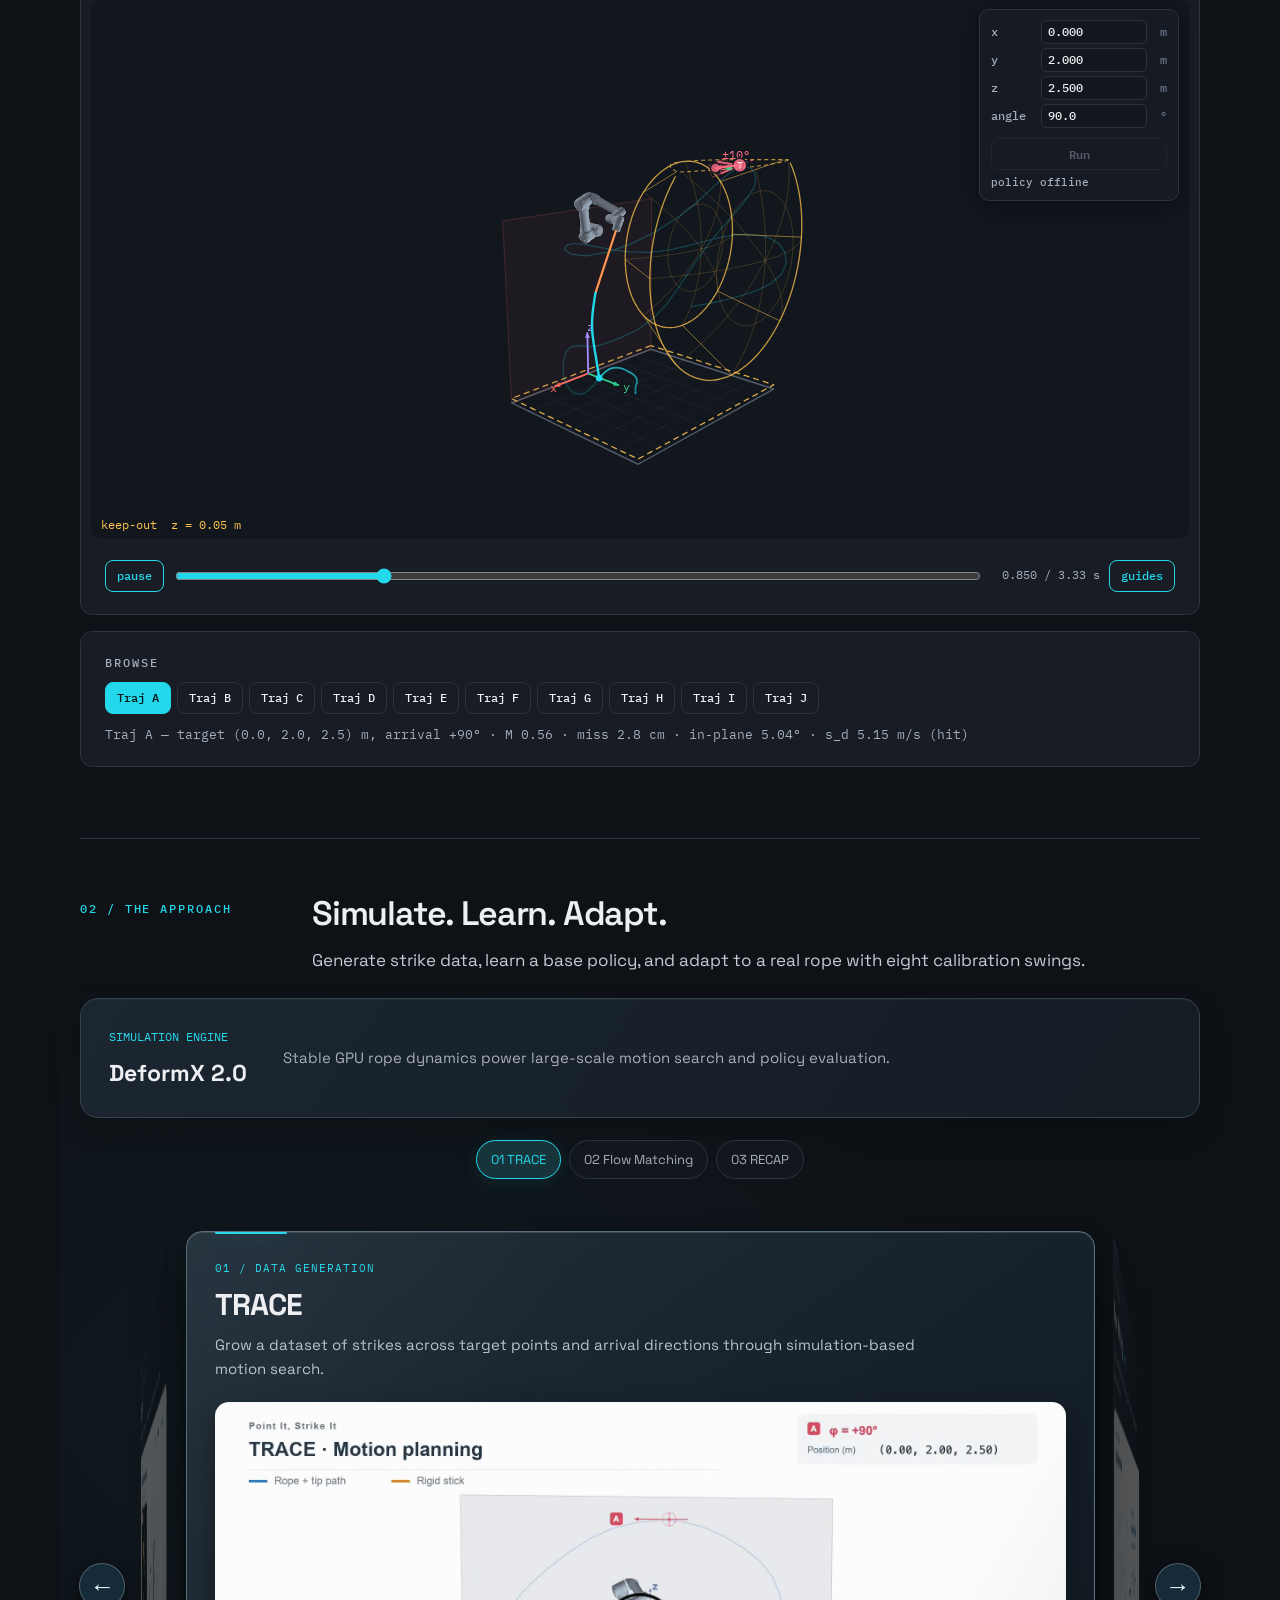
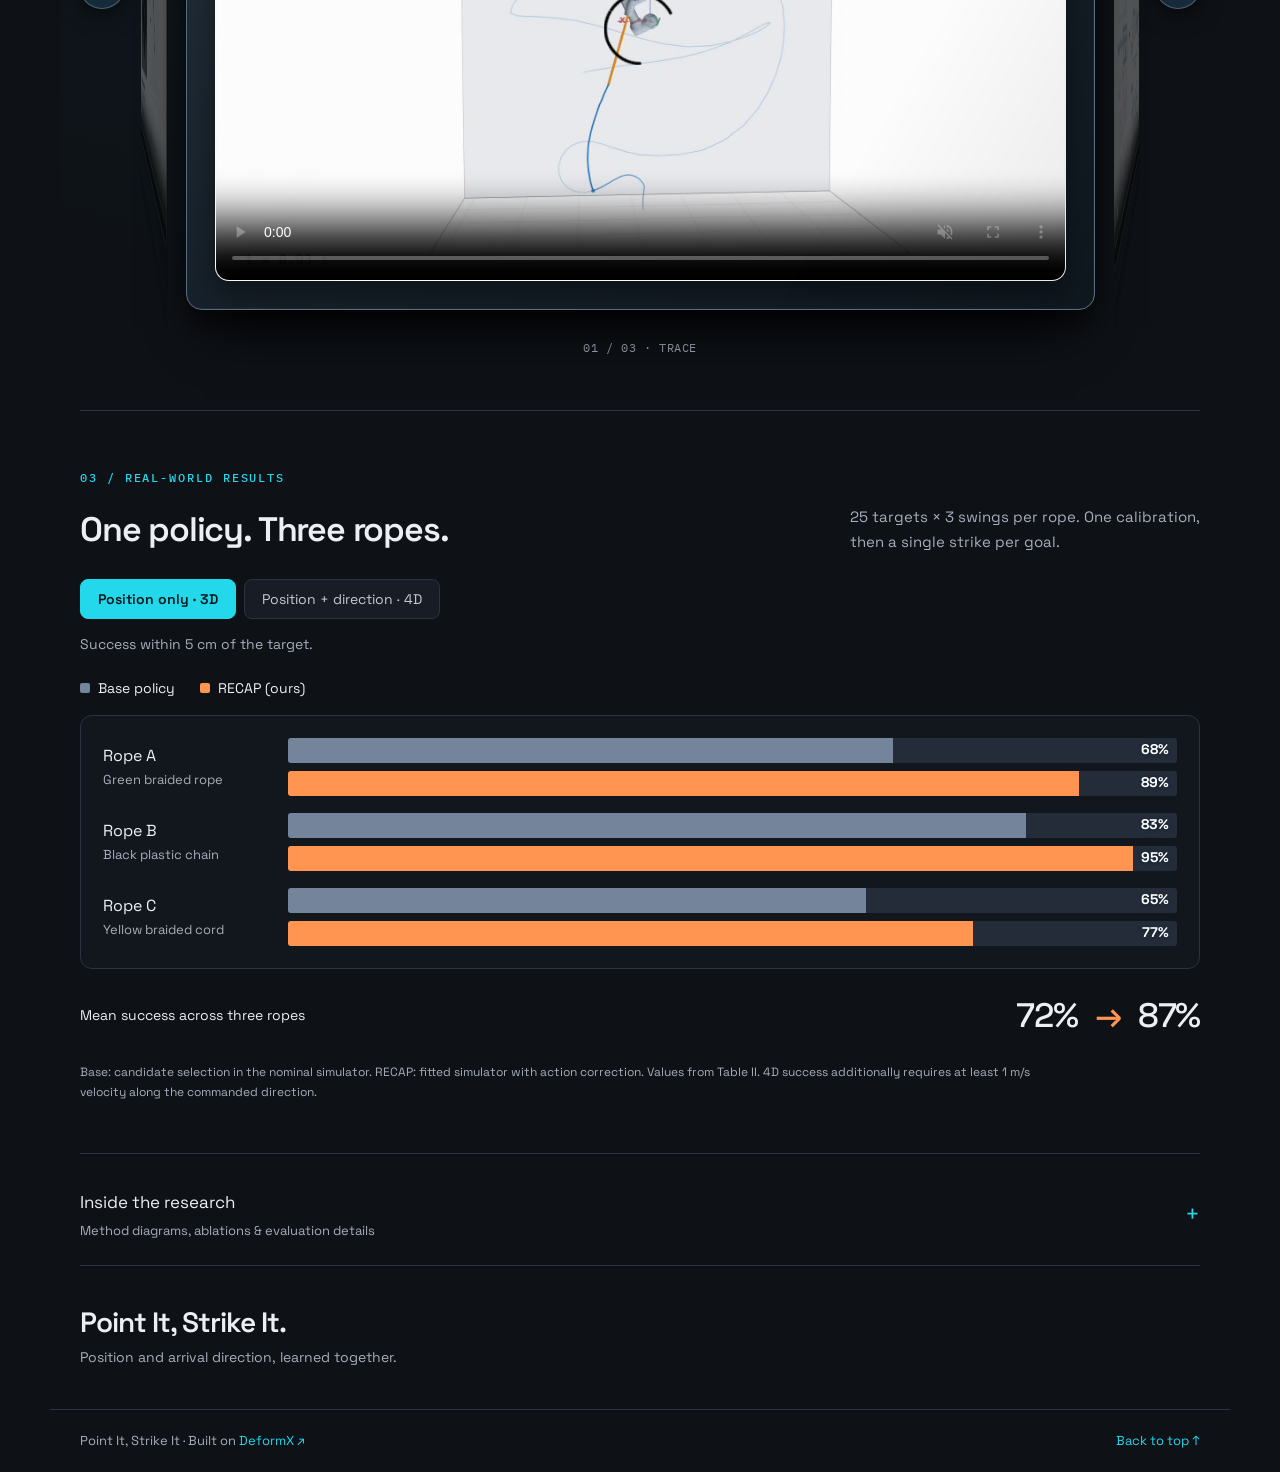
==== commit 44196236: "DeformY: link the arXiv paper (2610.09573) from the nav and hero Co-Authored-By: Claude Opus 5.5 <no" ====
--- a/DeformY/index.html
+++ b/DeformY/index.html
@@ -1,5 +1,5 @@
 <!doctype html>
 <html lang="en"><head><meta charset="utf-8"><meta name="viewport" content="width=device-width,initial-scale=1"><meta name="description" content="Point It, Strike It: learning direction-conditioned dynamic rope manipulation with DeformX 2.0, TRACE, and RECAP."><title>Point It, Strike It — Dynamic Rope Manipulation</title><link rel="preconnect" href="https://fonts.googleapis.com"><link rel="preconnect" href="https://fonts.gstatic.com" crossorigin><link href="https://fonts.googleapis.com/css2?family=Space+Grotesk:wght@400;500;600;700&family=IBM+Plex+Mono:wght@400;500;600&display=swap" rel="stylesheet"><link rel="stylesheet" href="style.css?v=boom-word-1"></head>
-<body class="without-opening"><a class="skip" href="#overview">Skip to content</a><header><a class="brand" href="#">POINT IT, STRIKE IT<span class="brand-mark">↗</span></a><nav aria-label="Main navigation"><a href="#swings">Try it</a><a href="#method">Method</a><a href="#results">Results</a><a class="project-switch" href="https://deformx.github.io/" aria-label="Visit DeformX website"><svg class="project-icon" width="22" height="22" viewBox="0 0 24 24" fill="none" aria-hidden="true"><path d="M5 4C13 7 11 17 19 20" stroke="#23d8ea" stroke-width="2.4" stroke-linecap="round"/><path d="M19 4C11 7 13 17 5 20" stroke="#ff9551" stroke-width="2.4" stroke-linecap="round"/><path d="m12 9 3 3-3 3-3-3Z" fill="currentColor"/></svg><span>DeformX</span></a></nav></header>
-<main><section class="hero compact-hero" id="paper"><div class="hero-copy"><div class="eyebrow">DEFORMX 2.0 / ROBOT LEARNING</div><h1>Point It,<br><span>Strike It.</span></h1><h2>Direction-Conditioned Dynamic Manipulation of Deformable Linear Objects</h2><p class="hero-tag">One Model: Any rope. Any point. Any direction.</p><div class="paper-authors" aria-label="Authors"><span><a href="https://yiyang-23.github.io/" target="_blank" rel="noopener">Yi Yang</a><sup>1,2,3,*</sup></span><span><a href="https://edgarfx.github.io/" target="_blank" rel="noopener">Xiang Fei</a><sup>1,*</sup></span><span><a href="https://lehong-wang.github.io/" target="_blank" rel="noopener">Lehong Wang</a><sup>1,*</sup></span><span>Zilin Dai<sup>4,†</sup></span><span>Ruogu Li<sup>1,†</sup></span><span><a href="https://caijiting.github.io/" target="_blank" rel="noopener">Jiting Cai</a><sup>1,†</sup></span><span><a href="https://mengyaolichang.github.io/" target="_blank" rel="noopener">Liyao Chang</a><sup>1</sup></span><span>Xinyi Yang<sup>1</sup></span><span><a href="https://kenryhou2.github.io/" target="_blank" rel="noopener">Henry Kou</a><sup>1</sup></span><span><a href="https://ruijiefu.com/" target="_blank" rel="noopener">Ruijie Fu</a><sup>1</sup></span><span><a href="https://www.lilulab.com/" target="_blank" rel="noopener">Lu Li</a><sup>1</sup></span><span><a href="https://www.cs.cmu.edu/~choset/" target="_blank" rel="noopener">Howie Choset</a><sup>1</sup></span></div><div class="paper-affiliations"><span><sup>1</sup> Carnegie Mellon University</span><span><sup>2</sup> School of Ocean and Civil Engineering, Shanghai Jiao Tong University</span><span><sup>3</sup> Zhiyuan College, Shanghai Jiao Tong University</span><span><sup>4</sup> Harvard University</span></div><p class="equal-contribution">* Equal contribution &nbsp; · &nbsp; † Equal contribution</p><div class="actions"><a class="button" href="#swings" title="Place a target and run the policy on our GPU (simulation)">Run the policy live <span aria-hidden="true">↓</span></a></div></div><figure class="burst-highlight" id="balloon-highlight"><div class="burst-copy"><div class="eyebrow">REAL-WORLD HIGHLIGHT</div><h2 class="balloon-boom-title">Balloon <span class="boom-word">Boom<svg class="boom-burst" viewBox="0 0 80 80" fill="none" aria-hidden="true"><path d="m40 5 6 20 17-13-7 20 20 2-17 12 13 16-21-5-7 19-5-21-20 9 11-18-22-5 22-7-8-19 16 13Z" fill="#ff9551" fill-opacity=".13" stroke="#ffbb66" stroke-width="2"/><path d="m40 28 3 9 9 3-9 3-3 9-3-9-9-3 9-3Z" fill="#ffd87d"/></svg></span></h2><span class="burst-speed">ORIGINAL SPEED → 8× SLOW MOTION</span></div><video autoplay muted loop playsinline controls preload="none" width="1052" height="1872" poster="assets/balloon-burst-25s.jpg" aria-label="Balloon burst at original speed followed by eight-times slow motion"><source data-src="assets/balloon-burst-23s.mp4" type="video/mp4"></video></figure><figure class="hero-visual"><div class="figure-top"><span>ONE POLICY · THREE ROPES</span><span>SIM + REAL ROBOT</span></div><video class="hero-replay" loop muted playsinline controls preload="none" width="1880" height="1020" poster="assets/one-model-three-ropes-poster.jpg" aria-label="Three ropes striking different targets and arrival directions, in simulation and on the real robot"><source data-src="assets/one-model-three-ropes-lossless-web.mp4" type="video/mp4">Your browser does not support embedded video.</video><figcaption>Control where the rope tip arrives—and its direction.</figcaption><p class="video-note"><a href="assets/one-model-three-ropes-hd.gif" download>Download GIF ↓</a></p></figure></section><div class="metrics"><div><strong>87<span>%</span></strong><p>Real-world position success</p><small>Within 5 cm · three-rope mean</small></div><div><strong>79<span>%</span></strong><p>Real-world position + direction</p><small>Within 10 cm and 10° · three-rope mean</small></div><div><strong>8</strong><p>Calibration swings per rope</p><small>Calibrate once, then strike new goals</small></div></div><section class="section real-world-demo" id="real-world-demo"><div class="section-label">REAL-WORLD DEMO</div><div><h2>Balloon &amp; cup striking.</h2><p class="lead">Real-robot strikes with a green braided rope at different target positions.</p></div><div class="real-demo-grid"><figure><figcaption><h3>Balloon striking</h3><p>Random target positions, measured by motion capture.</p></figcaption><video muted loop playsinline controls preload="none" width="1276" height="1080" poster="assets/real-world-balloon-cropped.jpg" aria-label="Real-world balloon striking demonstration"><source data-src="assets/real-world-balloon-audio.mp4" type="video/mp4"></video></figure><figure><figcaption><h3>Cup striking</h3><p>Targeted cup strikes with the same green braided rope.</p></figcaption><video muted loop playsinline controls preload="none" width="1310" height="1080" poster="assets/real-world-cup-cropped.jpg" aria-label="Real-world cup striking demonstration"><source data-src="assets/real-world-cup-audio.mp4" type="video/mp4"></video></figure></div></section><section class="section swing-lab" id="swings"><div class="section-label">00 / LIVE SIMULATION DEMO</div><div><h2>Pick a target. Watch it strike.</h2><p class="lead">The yellow boundary marks the reachable region. Keep the pink target inside it: drag the target or type its coordinates, then press Run — the policy plans the swing live in simulation. Or browse ten recorded swings. Drag to orbit, scroll to zoom.</p></div><div class="viewer-stack wide"><div class="dy-card"><canvas id="swing-view" class="dy-view" height="540" style="height:540px" aria-label="3D replay of the selected rope swing"></canvas><div class="dy-pane" id="swing-view-ui"></div></div><div class="dy-card"><div class="dy-pane"><p class="dy-ttl">Browse</p><div id="swing-picker" class="dy-btns" role="group" aria-label="Choose a swing"></div><p class="dy-note" id="swing-note" aria-live="polite"></p></div></div></div></section><section id="method" class="section compact-method"><div class="section-label">02 / THE APPROACH</div><div><h2>Simulate. Learn. Adapt.</h2><p class="lead">Generate strike data, learn a base policy, and adapt to a real rope with eight calibration swings.</p></div><article class="method-foundation"><div><span class="step-number">SIMULATION ENGINE</span><h3>DeformX 2.0</h3></div><p>Stable GPU rope dynamics power large-scale motion search and policy evaluation.</p></article><div class="method-carousel-nav" aria-label="Method stages"><div class="method-tabs"><button type="button" data-method-slide="0" aria-pressed="true">01 TRACE</button><button type="button" data-method-slide="1" aria-pressed="false">02 Flow Matching</button><button type="button" data-method-slide="2" aria-pressed="false">03 RECAP</button></div></div><div class="method-loop" role="region" aria-roledescription="carousel" aria-label="Approach stages"><button class="loop-arrow loop-prev" type="button" id="method-prev" aria-label="Previous method stage">←</button><div class="steps method-steps" id="method-carousel" tabindex="0" role="region" aria-label="Method cards; use left and right arrow keys"><article><div class="method-copy"><span class="step-number">01 / DATA GENERATION</span><h3>TRACE</h3><p>Grow a dataset of strikes across target points and arrival directions through simulation-based motion search.</p></div><video loop muted playsinline controls preload="none" width="1920" height="1080" poster="assets/method-trace.jpg" aria-label="TRACE data generation and motion planning"><source data-src="assets/method-trace-web.mp4" type="video/mp4"></video></article><article><div class="method-copy"><span class="step-number">02 / BASE POLICY</span><h3>Flow Matching <span>· Base Policy</span></h3><p>Learn a conditional flow-matching base policy that generates nominal swings from target position and arrival direction.</p></div><video loop muted playsinline controls preload="none" width="1920" height="1080" poster="assets/method-flow-matching.jpg" aria-label="Flow Matching base policy generation"><source data-src="assets/method-flow-matching-web.mp4" type="video/mp4"></video></article><article><div class="method-copy"><span class="step-number">03 / REAL-ROPE ADAPTATION</span><h3>RECAP</h3><p>Calibrate once with eight swings, fit the real rope, then correct and select actions for new goals.</p></div><video loop muted playsinline controls preload="none" width="1920" height="1080" poster="assets/method-recap.jpg" aria-label="RECAP one-time rope calibration comparison"><source data-src="assets/method-recap-web.mp4" type="video/mp4"></video></article></div><button class="loop-arrow loop-next" type="button" id="method-next" aria-label="Next method stage">→</button><p class="loop-status" id="method-status" aria-live="polite" aria-atomic="true">01 / 03 · TRACE</p></div></section><section id="results" class="results"><div class="section-label">03 / REAL-WORLD RESULTS</div><div class="result-heading"><h2>One policy. Three ropes.</h2><p>25 targets × 3 swings per rope. One calibration, then a single strike per goal.</p></div><div class="controls" role="group" aria-label="Choose goal type"><button class="selected" data-mode="position" aria-pressed="true">Position only · 3D</button><button data-mode="direction" aria-pressed="false">Position + direction · 4D</button></div><p id="criterion">Success within 5 cm of the target.</p><div class="legend"><span><i></i>Base policy</span><span><i></i>RECAP (ours)</span></div><div class="chart" id="chart" aria-live="polite"></div><div class="result-total"><span>Mean success across three ropes</span><strong id="total">72% <span>→</span> 87%</strong></div><p class="footnote">Base: candidate selection in the nominal simulator. RECAP: fitted simulator with action correction. Values from Table II. 4D success additionally requires at least 1 m/s velocity along the commanded direction.</p></section><section class="more-content"><details class="disclosure"><summary><span>Inside the research<small>Method diagrams, ablations &amp; evaluation details</small></span><span class="expand-icon" aria-hidden="true">+</span></summary><div class="disclosure-body"><section id="overview" class="section intro"><div class="section-label">01 / OVERVIEW</div><div><h2>Hitting the point is only<br>part of the task.</h2><p class="lead">A rope tip can reach the same point from very different directions. We learn to control both: a 3D target position and a 1D arrival angle.</p><p>Our framework generates striking motions in simulation, learns multiple ways to reach a goal, and adapts to a real rope through eight calibration swings. Once calibrated, the robot executes a single strike for each new goal without repeated real-world attempts.</p><div class="goal"><span>THE 4D GOAL</span><strong>3D position <i>+</i> arrival angle</strong></div><p class="footnote goal-note">The arrival angle is measured after projecting the tip velocity onto the tangent plane of the arm-centered sphere; it is not a free 3D orientation. Goals are evaluated within the robot’s reachable workspace.</p></div></section><section id="method-details" class="section method"><div class="section-label">04 / HOW IT WORKS</div><div><h2>Simulate. Learn. Adapt.</h2><p class="lead">From a physics simulator to a direction-conditioned strike on real hardware.</p></div><div class="steps"><article><span class="step-number">01</span><h3>DeformX 2.0</h3><h4>Generate at scale</h4><p>A GPU-accelerated Cosserat rod solver with cross-flow aerodynamic drag supports parallel rope simulation and motion search.</p><div class="step-detail">Over 20,000× batched throughput¹</div></article><article><span class="step-number">02</span><h3>TRACE + flow matching</h3><h4>Learn reliable swings</h4><p>Starting from one manually tuned swing verified on hardware, TRACE warm-starts each new search from the stored tip path closest to the goal—not simply the closest previously solved target. A conditional flow-matching policy learns distinct swings, with the goal injected into every residual block.</p><div class="step-detail">98.3% data-generation coverage</div></article><article><span class="step-number">03</span><h3>RECAP</h3><h4>Adapt to a real rope</h4><p>Eight swings identify rope and rig parameters. A simulation-trained correction policy proposes actions, and the fitted simulator selects the best candidate.</p><div class="step-detail">One calibration, many new goals</div></article></div><figure class="method-figure"><a href="assets/method-trimmed.png" target="_blank" rel="noopener" aria-label="View full method diagram"><img loading="lazy" src="assets/method-trimmed.png" width="1521" height="576" alt="System overview: TRACE data generation and conditional flow matching, followed by RECAP calibration, action correction and simulator verification."></a><figcaption>System overview and network architecture. Training is performed in simulation; real-world data is used for per-rope calibration.</figcaption></figure><p class="footnote">¹ Reported throughput relative to DeformX, with 8,192 parallel environments on an RTX 4090. See Table I in the paper for the benchmark setup.</p></section><section class="section evidence"><div class="section-label">CALIBRATION IN PRACTICE</div><div><h2>Eight swings to adapt.<br>One strike per new goal.</h2><p class="lead">RECAP fits 11 rope and rig parameters to motion-captured rope-tip trajectories. It then generates eight corrected actions and compares them with the nominal action in the fitted simulator.</p><p>The robot executes the best candidate. The correction policy is trained in simulation; calibration is performed once per rope, and execution has no online feedback.</p></div><div class="wide table-wrap"><table><caption>Hardware means across three ropes · Table II</caption><thead><tr><th>Method</th><th>3D ≤ 5 cm</th><th>4D ≤ 5 cm, 10°</th><th>4D ≤ 10 cm, 10°</th><th>4D mean miss</th></tr></thead><tbody><tr><th>Base</th><td>72%</td><td>28%</td><td>50%</td><td>10.6 cm</td></tr><tr><th>Learned identification baseline</th><td>74%</td><td>28%</td><td>51%</td><td>10.2 cm</td></tr><tr class="ours"><th>RECAP</th><td>87%</td><td>52%</td><td>79%</td><td>5.6 cm</td></tr></tbody></table><p class="footnote">The learned identification baseline follows the paper’s Wiggle&amp;Go-style parameter estimator with candidate selection and no action correction. All 4D success rates also require ≥ 1 m/s along the commanded direction.</p></div><figure class="method-figure"><a href="assets/workspace-trimmed.png" target="_blank" rel="noopener"><img loading="lazy" src="assets/workspace-trimmed.png" alt="Rope A workspace success and distance maps for Base, Baseline and RECAP"></a><figcaption>Rope A: RECAP improves success across the evaluated workspace. Dots are measured targets; shaded regions interpolate those measurements. The 3D and 4D panels use different distance thresholds, as labeled.</figcaption></figure></section><section class="section"><div class="section-label">05 / TRACE</div><div><h2>Grow reliable motion patterns<br>into a training dataset.</h2><p class="lead">A successful tip trajectory contains useful starting points for many nearby goals.</p><p>TRACE searches from the closest stored tip path, penalizes bending and abrupt tip motion, refines neighboring solutions, and relabels successful trajectory segments with their achieved goals. This creates consistent goal–action pairs without a human demonstration corpus.</p><div class="table-wrap"><table><caption>Data generation and downstream policy · Table IV</caption><thead><tr><th>Generator</th><th>Coverage</th><th>One-shot</th><th>Best-of-64</th></tr></thead><tbody><tr><th>CEM with example</th><td>49.5%</td><td>58.5%</td><td>68.5%</td></tr><tr><th>TRACE without example</th><td>96.8%</td><td>75.5%</td><td>83.9%</td></tr><tr class="ours"><th>TRACE</th><td>98.3%</td><td>73.5%</td><td>92.1%</td></tr></tbody></table></div><p class="footnote">Coverage measures solved generation targets. The example-free variant has higher one-shot accuracy; full TRACE provides higher coverage and stronger accuracy after candidate selection.</p></div></section><section class="section simulation"><div class="section-label">06 / GENERATIVE POLICY</div><div><h2>Learning more than one<br>way to hit a goal.</h2><p class="lead">Distinct swings can reach the same target. A generative policy preserves these alternatives instead of averaging them into an invalid motion.</p><p>Goal and flow-time conditioning enter every residual block through zero-initialized modulation. At inference, 64 candidates are sampled with 50 Euler steps and ranked in simulation.</p><figure class="method-figure"><a href="assets/motion-patterns-trimmed.png" target="_blank" rel="noopener"><img loading="lazy" src="assets/motion-patterns-trimmed.png" alt="Conditional flow-matching ablation comparing samples and flow fields across motion patterns"></a><figcaption>Figure 5: conditioning in every block concentrates samples around distinct motion patterns. Regression may average incompatible swings.</figcaption></figure><div class="table-wrap"><table><caption>Policy evaluation on 5,700 held-out goals</caption><thead><tr><th scope="col">Method</th><th scope="col">One-shot</th><th scope="col">Best-of-64</th></tr></thead><tbody><tr class="ours"><th scope="row">Ours</th><td>73.5%</td><td>92.1%</td></tr><tr><th scope="row">Naive flow matching</th><td>67.9%</td><td>88.9%</td></tr><tr><th scope="row">Regression</th><td>21.4%</td><td>—</td></tr><tr><th scope="row">Nearest neighbor</th><td>33.6%</td><td>—</td></tr></tbody></table></div><p class="footnote">Success within 5 cm and 10°. One-shot evaluates one policy sample; best-of-64 selects a candidate using the simulator. Table III in the paper.</p></div></section><section class="section"><div class="section-label">07 / DEFORMX 2.0</div><div><h2>The simulation engine<br>behind the strikes.</h2><p class="lead">A stable GPU Cosserat rod solver and quadratic cross-flow drag make large-scale search, policy training and candidate verification practical.</p><p>The reported &gt;20,000× improvement compares batch throughput at 8,192 environments on an RTX 4090 with the original single-thread CPU DeformX. It does not mean a single environment runs 20,000× faster.</p><div class="table-wrap"><table><caption>Same 1 m, 20-segment rope · Table I</caption><thead><tr><th>Engine</th><th>Environments</th><th>Batch update rate</th><th>Sim / wall time</th></tr></thead><tbody><tr><th>DeformX · CPU, 1 thread</th><td>1</td><td>12.9 Hz</td><td>0.22×</td></tr><tr><th>DeformX 2.0 · RTX 4090</th><td>1</td><td>136 Hz</td><td>2.3×</td></tr><tr class="ours"><th>DeformX 2.0 · RTX 4090</th><td>8,192</td><td>34.5 Hz</td><td>4,710×</td></tr></tbody></table></div></div></section><section class="section"><div class="section-label">SCOPE &amp; LIMITATIONS</div><div><h2>What the current system covers.</h2><p>The demonstrated task is single-swing rope-tip striking within the tested workspace. It does not yet address sustained contact, obstacle interaction or multi-stage manipulation. Execution remains open-loop after calibration, and transfer may degrade outside the dynamics represented during training.</p></div></section></div></details></section><section class="closing compact-closing"><div><h2>Point It, Strike It.</h2><p>Position and arrival direction, learned together.</p></div></section></main><footer><span>Point It, Strike It · Built on <a href="https://deformx.github.io/" target="_blank" rel="noopener">DeformX ↗</a></span><a href="#">Back to top ↑</a></footer><script src="script.js?v=respect-pause-1"></script><script src="assets/viewer/ropeviz.js?v=front-camera-1"></script><script src="viewer.js?v=reachable-region-1"></script><!-- Cloudflare Web Analytics --><script type='module' src='https://static.cloudflareinsights.com/beacon.min.js' data-cf-beacon='{"token": "90a857c1c47f456f99702918e46c99b0"}'></script><!-- End Cloudflare Web Analytics --></body></html>
+<body class="without-opening"><a class="skip" href="#overview">Skip to content</a><header><a class="brand" href="#">POINT IT, STRIKE IT<span class="brand-mark">↗</span></a><nav aria-label="Main navigation"><a href="#swings">Try it</a><a href="#method">Method</a><a href="#results">Results</a><a href="https://arxiv.org/abs/2610.09573" target="_blank" rel="noopener">Paper</a><a class="project-switch" href="https://deformx.github.io/" aria-label="Visit DeformX website"><svg class="project-icon" width="22" height="22" viewBox="0 0 24 24" fill="none" aria-hidden="true"><path d="M5 4C13 7 11 17 19 20" stroke="#23d8ea" stroke-width="2.4" stroke-linecap="round"/><path d="M19 4C11 7 13 17 5 20" stroke="#ff9551" stroke-width="2.4" stroke-linecap="round"/><path d="m12 9 3 3-3 3-3-3Z" fill="currentColor"/></svg><span>DeformX</span></a></nav></header>
+<main><section class="hero compact-hero" id="paper"><div class="hero-copy"><div class="eyebrow">DEFORMX 2.0 / ROBOT LEARNING</div><h1>Point It,<br><span>Strike It.</span></h1><h2>Direction-Conditioned Dynamic Manipulation of Deformable Linear Objects</h2><p class="hero-tag">One Model: Any rope. Any point. Any direction.</p><div class="paper-authors" aria-label="Authors"><span><a href="https://yiyang-23.github.io/" target="_blank" rel="noopener">Yi Yang</a><sup>1,2,3,*</sup></span><span><a href="https://edgarfx.github.io/" target="_blank" rel="noopener">Xiang Fei</a><sup>1,*</sup></span><span><a href="https://lehong-wang.github.io/" target="_blank" rel="noopener">Lehong Wang</a><sup>1,*</sup></span><span>Zilin Dai<sup>4,†</sup></span><span>Ruogu Li<sup>1,†</sup></span><span><a href="https://caijiting.github.io/" target="_blank" rel="noopener">Jiting Cai</a><sup>1,†</sup></span><span><a href="https://mengyaolichang.github.io/" target="_blank" rel="noopener">Liyao Chang</a><sup>1</sup></span><span>Xinyi Yang<sup>1</sup></span><span><a href="https://kenryhou2.github.io/" target="_blank" rel="noopener">Henry Kou</a><sup>1</sup></span><span><a href="https://ruijiefu.com/" target="_blank" rel="noopener">Ruijie Fu</a><sup>1</sup></span><span><a href="https://www.lilulab.com/" target="_blank" rel="noopener">Lu Li</a><sup>1</sup></span><span><a href="https://www.cs.cmu.edu/~choset/" target="_blank" rel="noopener">Howie Choset</a><sup>1</sup></span></div><div class="paper-affiliations"><span><sup>1</sup> Carnegie Mellon University</span><span><sup>2</sup> School of Ocean and Civil Engineering, Shanghai Jiao Tong University</span><span><sup>3</sup> Zhiyuan College, Shanghai Jiao Tong University</span><span><sup>4</sup> Harvard University</span></div><p class="equal-contribution">* Equal contribution &nbsp; · &nbsp; † Equal contribution</p><div class="actions"><a class="button" href="#swings" title="Place a target and run the policy on our GPU (simulation)">Run the policy live <span aria-hidden="true">↓</span></a><a class="button secondary" href="https://arxiv.org/abs/2610.09573" target="_blank" rel="noopener">Paper <span aria-hidden="true">↗</span></a></div></div><figure class="burst-highlight" id="balloon-highlight"><div class="burst-copy"><div class="eyebrow">REAL-WORLD HIGHLIGHT</div><h2 class="balloon-boom-title">Balloon <span class="boom-word">Boom<svg class="boom-burst" viewBox="0 0 80 80" fill="none" aria-hidden="true"><path d="m40 5 6 20 17-13-7 20 20 2-17 12 13 16-21-5-7 19-5-21-20 9 11-18-22-5 22-7-8-19 16 13Z" fill="#ff9551" fill-opacity=".13" stroke="#ffbb66" stroke-width="2"/><path d="m40 28 3 9 9 3-9 3-3 9-3-9-9-3 9-3Z" fill="#ffd87d"/></svg></span></h2><span class="burst-speed">ORIGINAL SPEED → 8× SLOW MOTION</span></div><video autoplay muted loop playsinline controls preload="none" width="1052" height="1872" poster="assets/balloon-burst-25s.jpg" aria-label="Balloon burst at original speed followed by eight-times slow motion"><source data-src="assets/balloon-burst-23s.mp4" type="video/mp4"></video></figure><figure class="hero-visual"><div class="figure-top"><span>ONE POLICY · THREE ROPES</span><span>SIM + REAL ROBOT</span></div><video class="hero-replay" loop muted playsinline controls preload="none" width="1880" height="1020" poster="assets/one-model-three-ropes-poster.jpg" aria-label="Three ropes striking different targets and arrival directions, in simulation and on the real robot"><source data-src="assets/one-model-three-ropes-lossless-web.mp4" type="video/mp4">Your browser does not support embedded video.</video><figcaption>Control where the rope tip arrives—and its direction.</figcaption><p class="video-note"><a href="assets/one-model-three-ropes-hd.gif" download>Download GIF ↓</a></p></figure></section><div class="metrics"><div><strong>87<span>%</span></strong><p>Real-world position success</p><small>Within 5 cm · three-rope mean</small></div><div><strong>79<span>%</span></strong><p>Real-world position + direction</p><small>Within 10 cm and 10° · three-rope mean</small></div><div><strong>8</strong><p>Calibration swings per rope</p><small>Calibrate once, then strike new goals</small></div></div><section class="section real-world-demo" id="real-world-demo"><div class="section-label">REAL-WORLD DEMO</div><div><h2>Balloon &amp; cup striking.</h2><p class="lead">Real-robot strikes with a green braided rope at different target positions.</p></div><div class="real-demo-grid"><figure><figcaption><h3>Balloon striking</h3><p>Random target positions, measured by motion capture.</p></figcaption><video muted loop playsinline controls preload="none" width="1276" height="1080" poster="assets/real-world-balloon-cropped.jpg" aria-label="Real-world balloon striking demonstration"><source data-src="assets/real-world-balloon-audio.mp4" type="video/mp4"></video></figure><figure><figcaption><h3>Cup striking</h3><p>Targeted cup strikes with the same green braided rope.</p></figcaption><video muted loop playsinline controls preload="none" width="1310" height="1080" poster="assets/real-world-cup-cropped.jpg" aria-label="Real-world cup striking demonstration"><source data-src="assets/real-world-cup-audio.mp4" type="video/mp4"></video></figure></div></section><section class="section swing-lab" id="swings"><div class="section-label">00 / LIVE SIMULATION DEMO</div><div><h2>Pick a target. Watch it strike.</h2><p class="lead">The yellow boundary marks the reachable region. Keep the pink target inside it: drag the target or type its coordinates, then press Run — the policy plans the swing live in simulation. Or browse ten recorded swings. Drag to orbit, scroll to zoom.</p></div><div class="viewer-stack wide"><div class="dy-card"><canvas id="swing-view" class="dy-view" height="540" style="height:540px" aria-label="3D replay of the selected rope swing"></canvas><div class="dy-pane" id="swing-view-ui"></div></div><div class="dy-card"><div class="dy-pane"><p class="dy-ttl">Browse</p><div id="swing-picker" class="dy-btns" role="group" aria-label="Choose a swing"></div><p class="dy-note" id="swing-note" aria-live="polite"></p></div></div></div></section><section id="method" class="section compact-method"><div class="section-label">02 / THE APPROACH</div><div><h2>Simulate. Learn. Adapt.</h2><p class="lead">Generate strike data, learn a base policy, and adapt to a real rope with eight calibration swings.</p></div><article class="method-foundation"><div><span class="step-number">SIMULATION ENGINE</span><h3>DeformX 2.0</h3></div><p>Stable GPU rope dynamics power large-scale motion search and policy evaluation.</p></article><div class="method-carousel-nav" aria-label="Method stages"><div class="method-tabs"><button type="button" data-method-slide="0" aria-pressed="true">01 TRACE</button><button type="button" data-method-slide="1" aria-pressed="false">02 Flow Matching</button><button type="button" data-method-slide="2" aria-pressed="false">03 RECAP</button></div></div><div class="method-loop" role="region" aria-roledescription="carousel" aria-label="Approach stages"><button class="loop-arrow loop-prev" type="button" id="method-prev" aria-label="Previous method stage">←</button><div class="steps method-steps" id="method-carousel" tabindex="0" role="region" aria-label="Method cards; use left and right arrow keys"><article><div class="method-copy"><span class="step-number">01 / DATA GENERATION</span><h3>TRACE</h3><p>Grow a dataset of strikes across target points and arrival directions through simulation-based motion search.</p></div><video loop muted playsinline controls preload="none" width="1920" height="1080" poster="assets/method-trace.jpg" aria-label="TRACE data generation and motion planning"><source data-src="assets/method-trace-web.mp4" type="video/mp4"></video></article><article><div class="method-copy"><span class="step-number">02 / BASE POLICY</span><h3>Flow Matching <span>· Base Policy</span></h3><p>Learn a conditional flow-matching base policy that generates nominal swings from target position and arrival direction.</p></div><video loop muted playsinline controls preload="none" width="1920" height="1080" poster="assets/method-flow-matching.jpg" aria-label="Flow Matching base policy generation"><source data-src="assets/method-flow-matching-web.mp4" type="video/mp4"></video></article><article><div class="method-copy"><span class="step-number">03 / REAL-ROPE ADAPTATION</span><h3>RECAP</h3><p>Calibrate once with eight swings, fit the real rope, then correct and select actions for new goals.</p></div><video loop muted playsinline controls preload="none" width="1920" height="1080" poster="assets/method-recap.jpg" aria-label="RECAP one-time rope calibration comparison"><source data-src="assets/method-recap-web.mp4" type="video/mp4"></video></article></div><button class="loop-arrow loop-next" type="button" id="method-next" aria-label="Next method stage">→</button><p class="loop-status" id="method-status" aria-live="polite" aria-atomic="true">01 / 03 · TRACE</p></div></section><section id="results" class="results"><div class="section-label">03 / REAL-WORLD RESULTS</div><div class="result-heading"><h2>One policy. Three ropes.</h2><p>25 targets × 3 swings per rope. One calibration, then a single strike per goal.</p></div><div class="controls" role="group" aria-label="Choose goal type"><button class="selected" data-mode="position" aria-pressed="true">Position only · 3D</button><button data-mode="direction" aria-pressed="false">Position + direction · 4D</button></div><p id="criterion">Success within 5 cm of the target.</p><div class="legend"><span><i></i>Base policy</span><span><i></i>RECAP (ours)</span></div><div class="chart" id="chart" aria-live="polite"></div><div class="result-total"><span>Mean success across three ropes</span><strong id="total">72% <span>→</span> 87%</strong></div><p class="footnote">Base: candidate selection in the nominal simulator. RECAP: fitted simulator with action correction. Values from Table II. 4D success additionally requires at least 1 m/s velocity along the commanded direction.</p></section><section class="more-content"><details class="disclosure"><summary><span>Inside the research<small>Method diagrams, ablations &amp; evaluation details</small></span><span class="expand-icon" aria-hidden="true">+</span></summary><div class="disclosure-body"><section id="overview" class="section intro"><div class="section-label">01 / OVERVIEW</div><div><h2>Hitting the point is only<br>part of the task.</h2><p class="lead">A rope tip can reach the same point from very different directions. We learn to control both: a 3D target position and a 1D arrival angle.</p><p>Our framework generates striking motions in simulation, learns multiple ways to reach a goal, and adapts to a real rope through eight calibration swings. Once calibrated, the robot executes a single strike for each new goal without repeated real-world attempts.</p><div class="goal"><span>THE 4D GOAL</span><strong>3D position <i>+</i> arrival angle</strong></div><p class="footnote goal-note">The arrival angle is measured after projecting the tip velocity onto the tangent plane of the arm-centered sphere; it is not a free 3D orientation. Goals are evaluated within the robot’s reachable workspace.</p></div></section><section id="method-details" class="section method"><div class="section-label">04 / HOW IT WORKS</div><div><h2>Simulate. Learn. Adapt.</h2><p class="lead">From a physics simulator to a direction-conditioned strike on real hardware.</p></div><div class="steps"><article><span class="step-number">01</span><h3>DeformX 2.0</h3><h4>Generate at scale</h4><p>A GPU-accelerated Cosserat rod solver with cross-flow aerodynamic drag supports parallel rope simulation and motion search.</p><div class="step-detail">Over 20,000× batched throughput¹</div></article><article><span class="step-number">02</span><h3>TRACE + flow matching</h3><h4>Learn reliable swings</h4><p>Starting from one manually tuned swing verified on hardware, TRACE warm-starts each new search from the stored tip path closest to the goal—not simply the closest previously solved target. A conditional flow-matching policy learns distinct swings, with the goal injected into every residual block.</p><div class="step-detail">98.3% data-generation coverage</div></article><article><span class="step-number">03</span><h3>RECAP</h3><h4>Adapt to a real rope</h4><p>Eight swings identify rope and rig parameters. A simulation-trained correction policy proposes actions, and the fitted simulator selects the best candidate.</p><div class="step-detail">One calibration, many new goals</div></article></div><figure class="method-figure"><a href="assets/method-trimmed.png" target="_blank" rel="noopener" aria-label="View full method diagram"><img loading="lazy" src="assets/method-trimmed.png" width="1521" height="576" alt="System overview: TRACE data generation and conditional flow matching, followed by RECAP calibration, action correction and simulator verification."></a><figcaption>System overview and network architecture. Training is performed in simulation; real-world data is used for per-rope calibration.</figcaption></figure><p class="footnote">¹ Reported throughput relative to DeformX, with 8,192 parallel environments on an RTX 4090. See Table I in the paper for the benchmark setup.</p></section><section class="section evidence"><div class="section-label">CALIBRATION IN PRACTICE</div><div><h2>Eight swings to adapt.<br>One strike per new goal.</h2><p class="lead">RECAP fits 11 rope and rig parameters to motion-captured rope-tip trajectories. It then generates eight corrected actions and compares them with the nominal action in the fitted simulator.</p><p>The robot executes the best candidate. The correction policy is trained in simulation; calibration is performed once per rope, and execution has no online feedback.</p></div><div class="wide table-wrap"><table><caption>Hardware means across three ropes · Table II</caption><thead><tr><th>Method</th><th>3D ≤ 5 cm</th><th>4D ≤ 5 cm, 10°</th><th>4D ≤ 10 cm, 10°</th><th>4D mean miss</th></tr></thead><tbody><tr><th>Base</th><td>72%</td><td>28%</td><td>50%</td><td>10.6 cm</td></tr><tr><th>Learned identification baseline</th><td>74%</td><td>28%</td><td>51%</td><td>10.2 cm</td></tr><tr class="ours"><th>RECAP</th><td>87%</td><td>52%</td><td>79%</td><td>5.6 cm</td></tr></tbody></table><p class="footnote">The learned identification baseline follows the paper’s Wiggle&amp;Go-style parameter estimator with candidate selection and no action correction. All 4D success rates also require ≥ 1 m/s along the commanded direction.</p></div><figure class="method-figure"><a href="assets/workspace-trimmed.png" target="_blank" rel="noopener"><img loading="lazy" src="assets/workspace-trimmed.png" alt="Rope A workspace success and distance maps for Base, Baseline and RECAP"></a><figcaption>Rope A: RECAP improves success across the evaluated workspace. Dots are measured targets; shaded regions interpolate those measurements. The 3D and 4D panels use different distance thresholds, as labeled.</figcaption></figure></section><section class="section"><div class="section-label">05 / TRACE</div><div><h2>Grow reliable motion patterns<br>into a training dataset.</h2><p class="lead">A successful tip trajectory contains useful starting points for many nearby goals.</p><p>TRACE searches from the closest stored tip path, penalizes bending and abrupt tip motion, refines neighboring solutions, and relabels successful trajectory segments with their achieved goals. This creates consistent goal–action pairs without a human demonstration corpus.</p><div class="table-wrap"><table><caption>Data generation and downstream policy · Table IV</caption><thead><tr><th>Generator</th><th>Coverage</th><th>One-shot</th><th>Best-of-64</th></tr></thead><tbody><tr><th>CEM with example</th><td>49.5%</td><td>58.5%</td><td>68.5%</td></tr><tr><th>TRACE without example</th><td>96.8%</td><td>75.5%</td><td>83.9%</td></tr><tr class="ours"><th>TRACE</th><td>98.3%</td><td>73.5%</td><td>92.1%</td></tr></tbody></table></div><p class="footnote">Coverage measures solved generation targets. The example-free variant has higher one-shot accuracy; full TRACE provides higher coverage and stronger accuracy after candidate selection.</p></div></section><section class="section simulation"><div class="section-label">06 / GENERATIVE POLICY</div><div><h2>Learning more than one<br>way to hit a goal.</h2><p class="lead">Distinct swings can reach the same target. A generative policy preserves these alternatives instead of averaging them into an invalid motion.</p><p>Goal and flow-time conditioning enter every residual block through zero-initialized modulation. At inference, 64 candidates are sampled with 50 Euler steps and ranked in simulation.</p><figure class="method-figure"><a href="assets/motion-patterns-trimmed.png" target="_blank" rel="noopener"><img loading="lazy" src="assets/motion-patterns-trimmed.png" alt="Conditional flow-matching ablation comparing samples and flow fields across motion patterns"></a><figcaption>Figure 5: conditioning in every block concentrates samples around distinct motion patterns. Regression may average incompatible swings.</figcaption></figure><div class="table-wrap"><table><caption>Policy evaluation on 5,700 held-out goals</caption><thead><tr><th scope="col">Method</th><th scope="col">One-shot</th><th scope="col">Best-of-64</th></tr></thead><tbody><tr class="ours"><th scope="row">Ours</th><td>73.5%</td><td>92.1%</td></tr><tr><th scope="row">Naive flow matching</th><td>67.9%</td><td>88.9%</td></tr><tr><th scope="row">Regression</th><td>21.4%</td><td>—</td></tr><tr><th scope="row">Nearest neighbor</th><td>33.6%</td><td>—</td></tr></tbody></table></div><p class="footnote">Success within 5 cm and 10°. One-shot evaluates one policy sample; best-of-64 selects a candidate using the simulator. Table III in the paper.</p></div></section><section class="section"><div class="section-label">07 / DEFORMX 2.0</div><div><h2>The simulation engine<br>behind the strikes.</h2><p class="lead">A stable GPU Cosserat rod solver and quadratic cross-flow drag make large-scale search, policy training and candidate verification practical.</p><p>The reported &gt;20,000× improvement compares batch throughput at 8,192 environments on an RTX 4090 with the original single-thread CPU DeformX. It does not mean a single environment runs 20,000× faster.</p><div class="table-wrap"><table><caption>Same 1 m, 20-segment rope · Table I</caption><thead><tr><th>Engine</th><th>Environments</th><th>Batch update rate</th><th>Sim / wall time</th></tr></thead><tbody><tr><th>DeformX · CPU, 1 thread</th><td>1</td><td>12.9 Hz</td><td>0.22×</td></tr><tr><th>DeformX 2.0 · RTX 4090</th><td>1</td><td>136 Hz</td><td>2.3×</td></tr><tr class="ours"><th>DeformX 2.0 · RTX 4090</th><td>8,192</td><td>34.5 Hz</td><td>4,710×</td></tr></tbody></table></div></div></section><section class="section"><div class="section-label">SCOPE &amp; LIMITATIONS</div><div><h2>What the current system covers.</h2><p>The demonstrated task is single-swing rope-tip striking within the tested workspace. It does not yet address sustained contact, obstacle interaction or multi-stage manipulation. Execution remains open-loop after calibration, and transfer may degrade outside the dynamics represented during training.</p></div></section></div></details></section><section class="closing compact-closing"><div><h2>Point It, Strike It.</h2><p>Position and arrival direction, learned together.</p></div></section></main><footer><span>Point It, Strike It · Built on <a href="https://deformx.github.io/" target="_blank" rel="noopener">DeformX ↗</a></span><a href="#">Back to top ↑</a></footer><script src="script.js?v=respect-pause-1"></script><script src="assets/viewer/ropeviz.js?v=front-camera-1"></script><script src="viewer.js?v=reachable-region-1"></script><!-- Cloudflare Web Analytics --><script type='module' src='https://static.cloudflareinsights.com/beacon.min.js' data-cf-beacon='{"token": "90a857c1c47f456f99702918e46c99b0"}'></script><!-- End Cloudflare Web Analytics --></body></html>
 
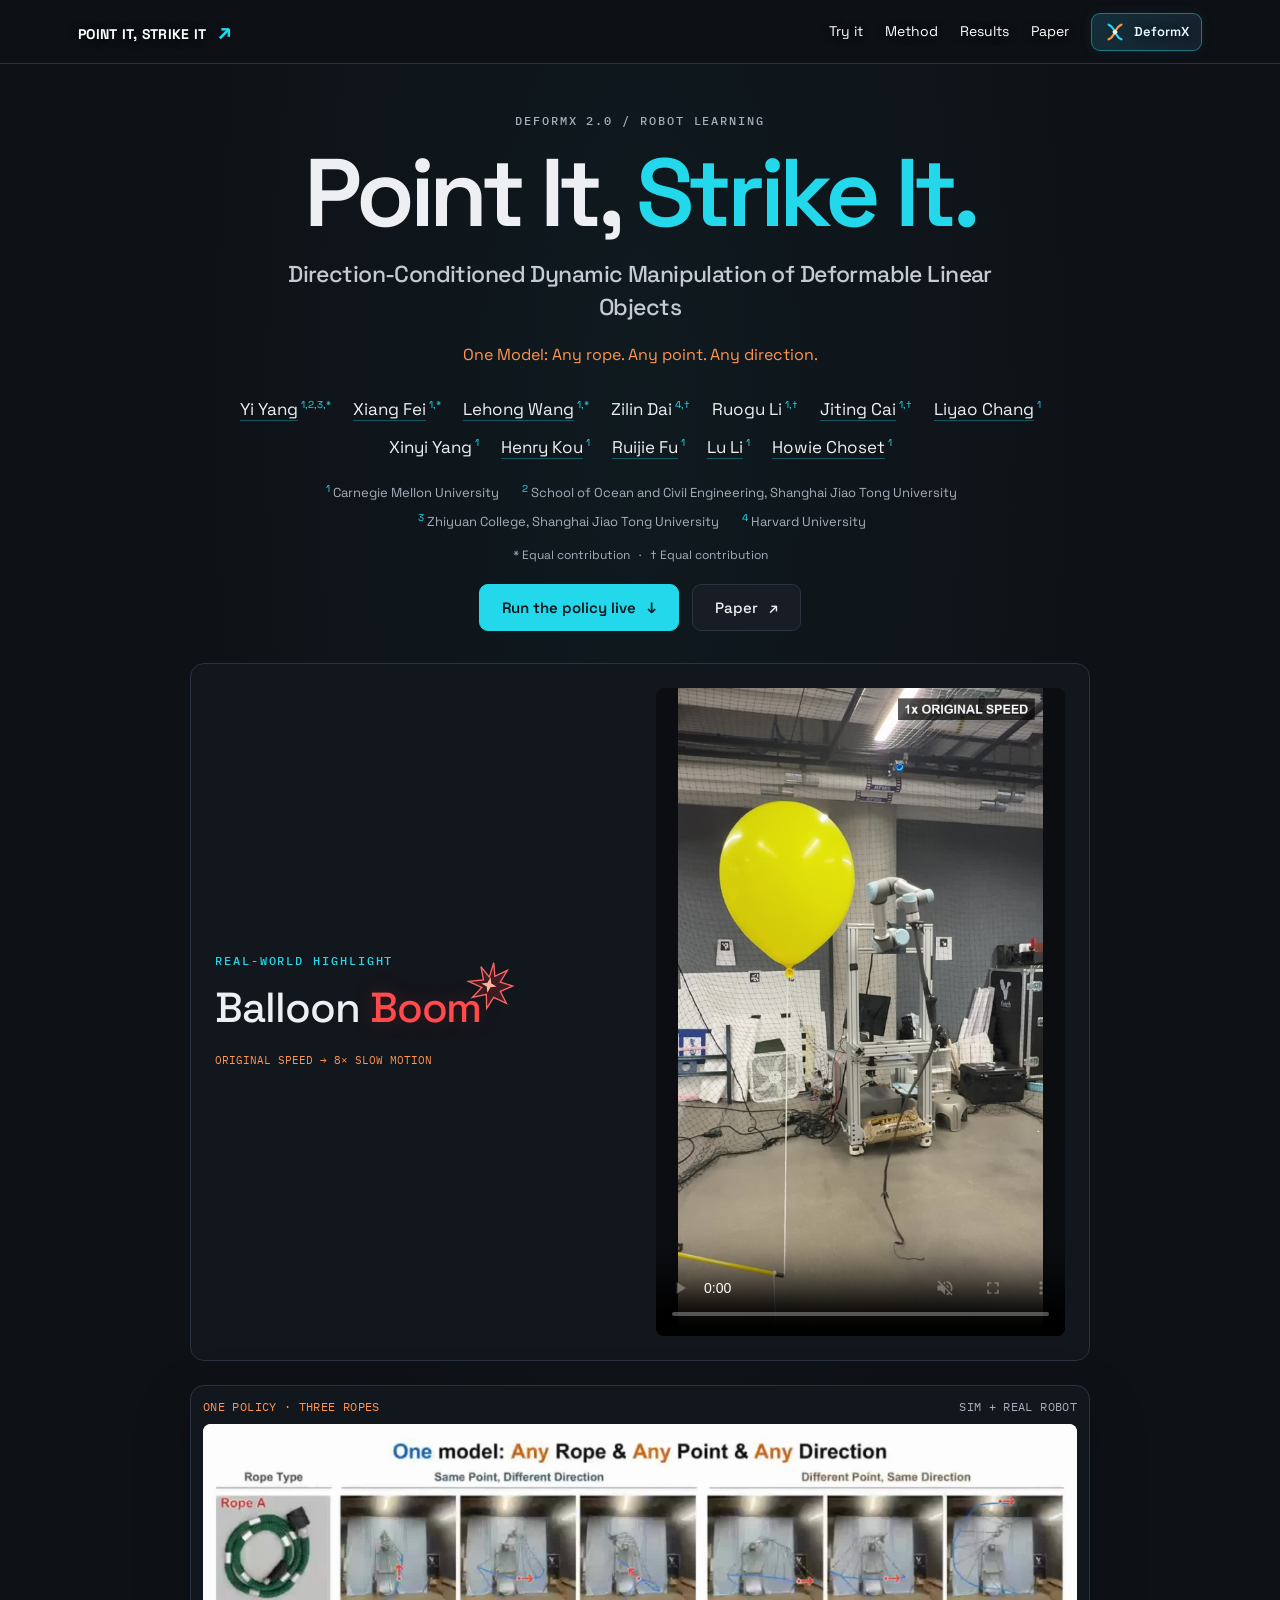
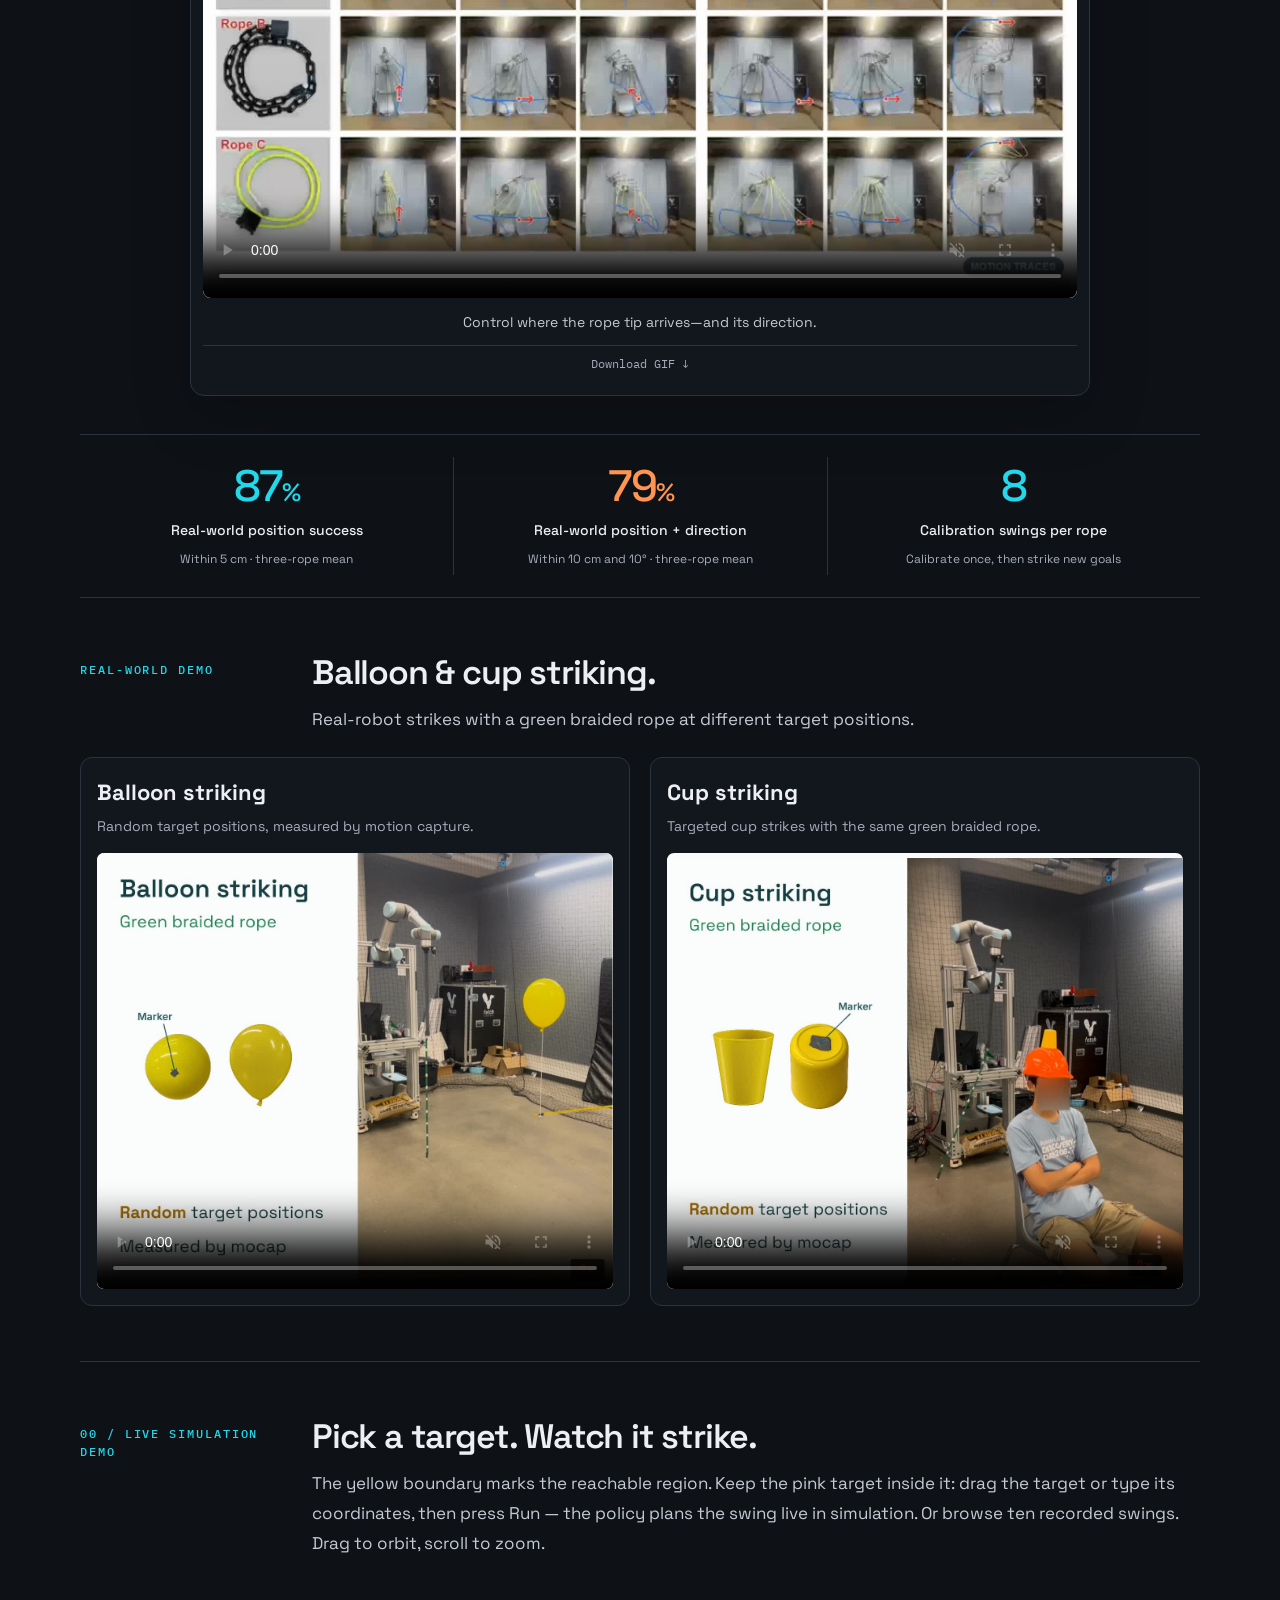
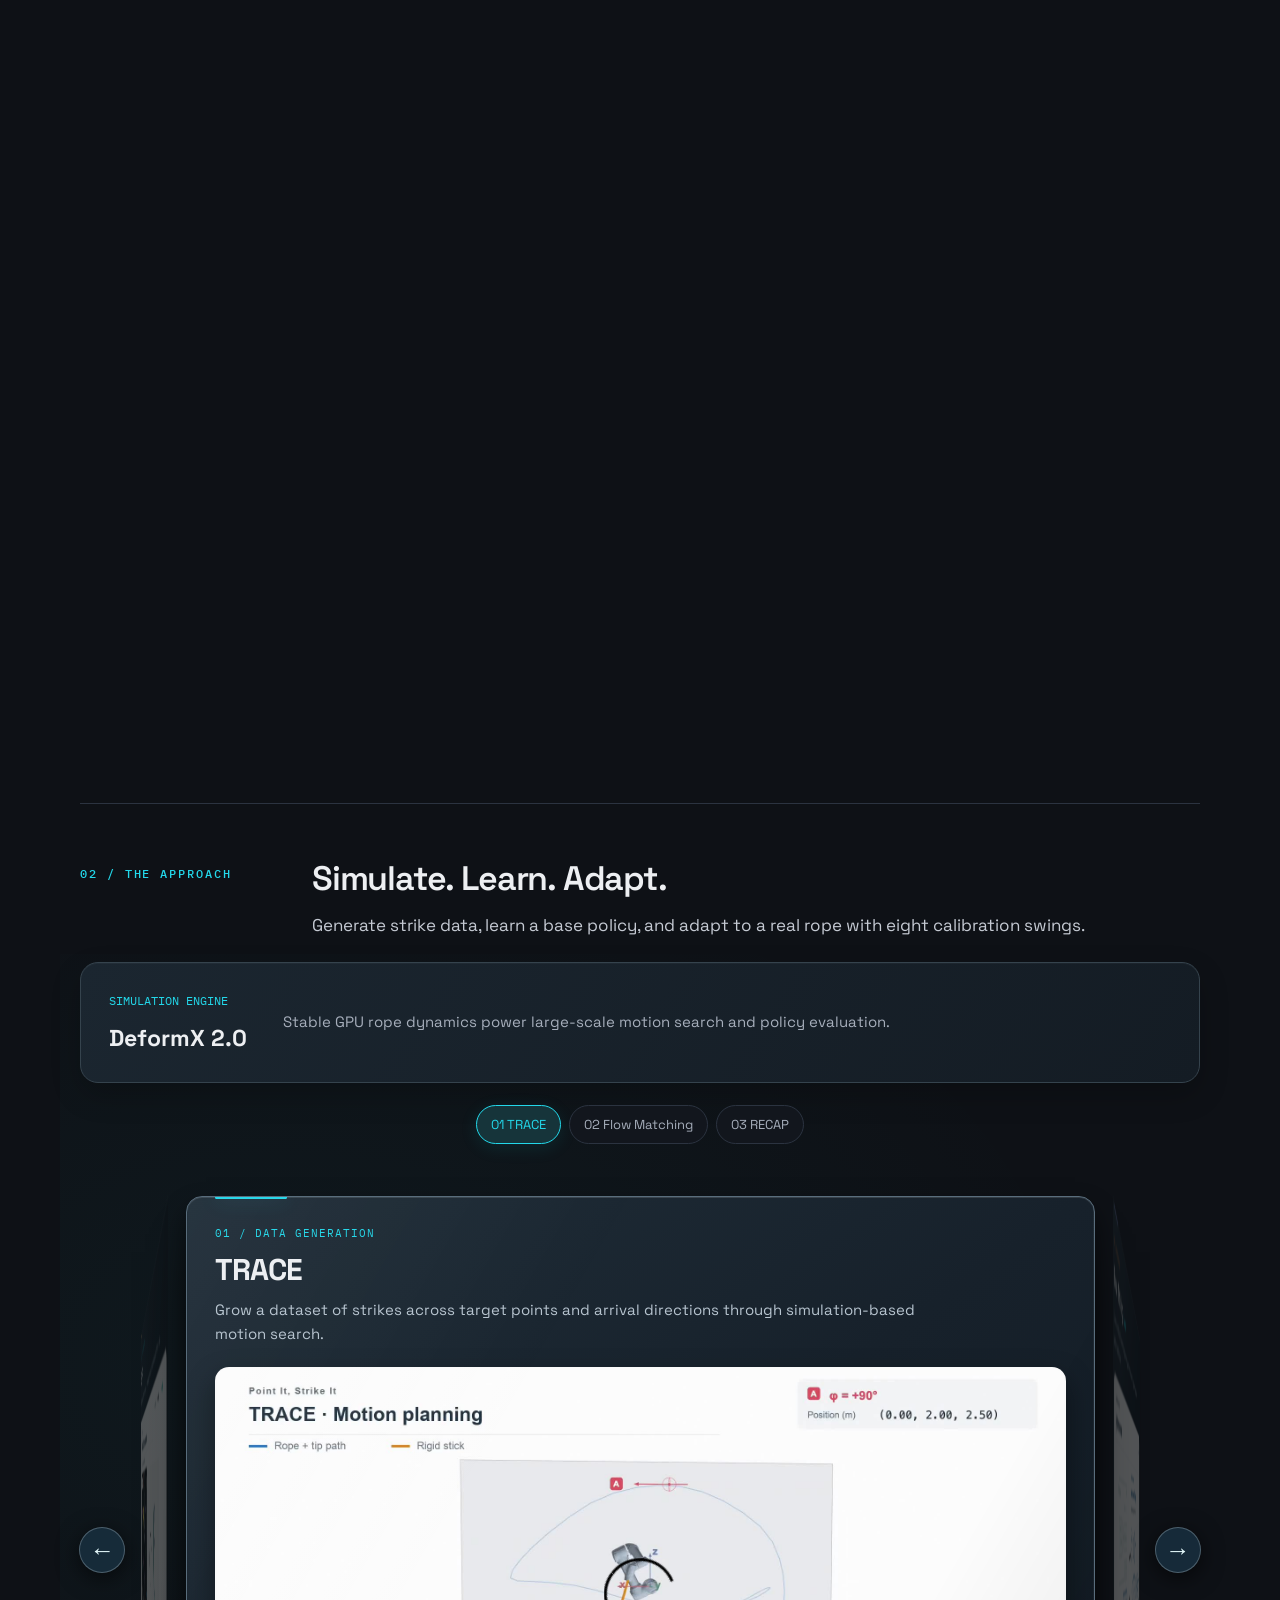
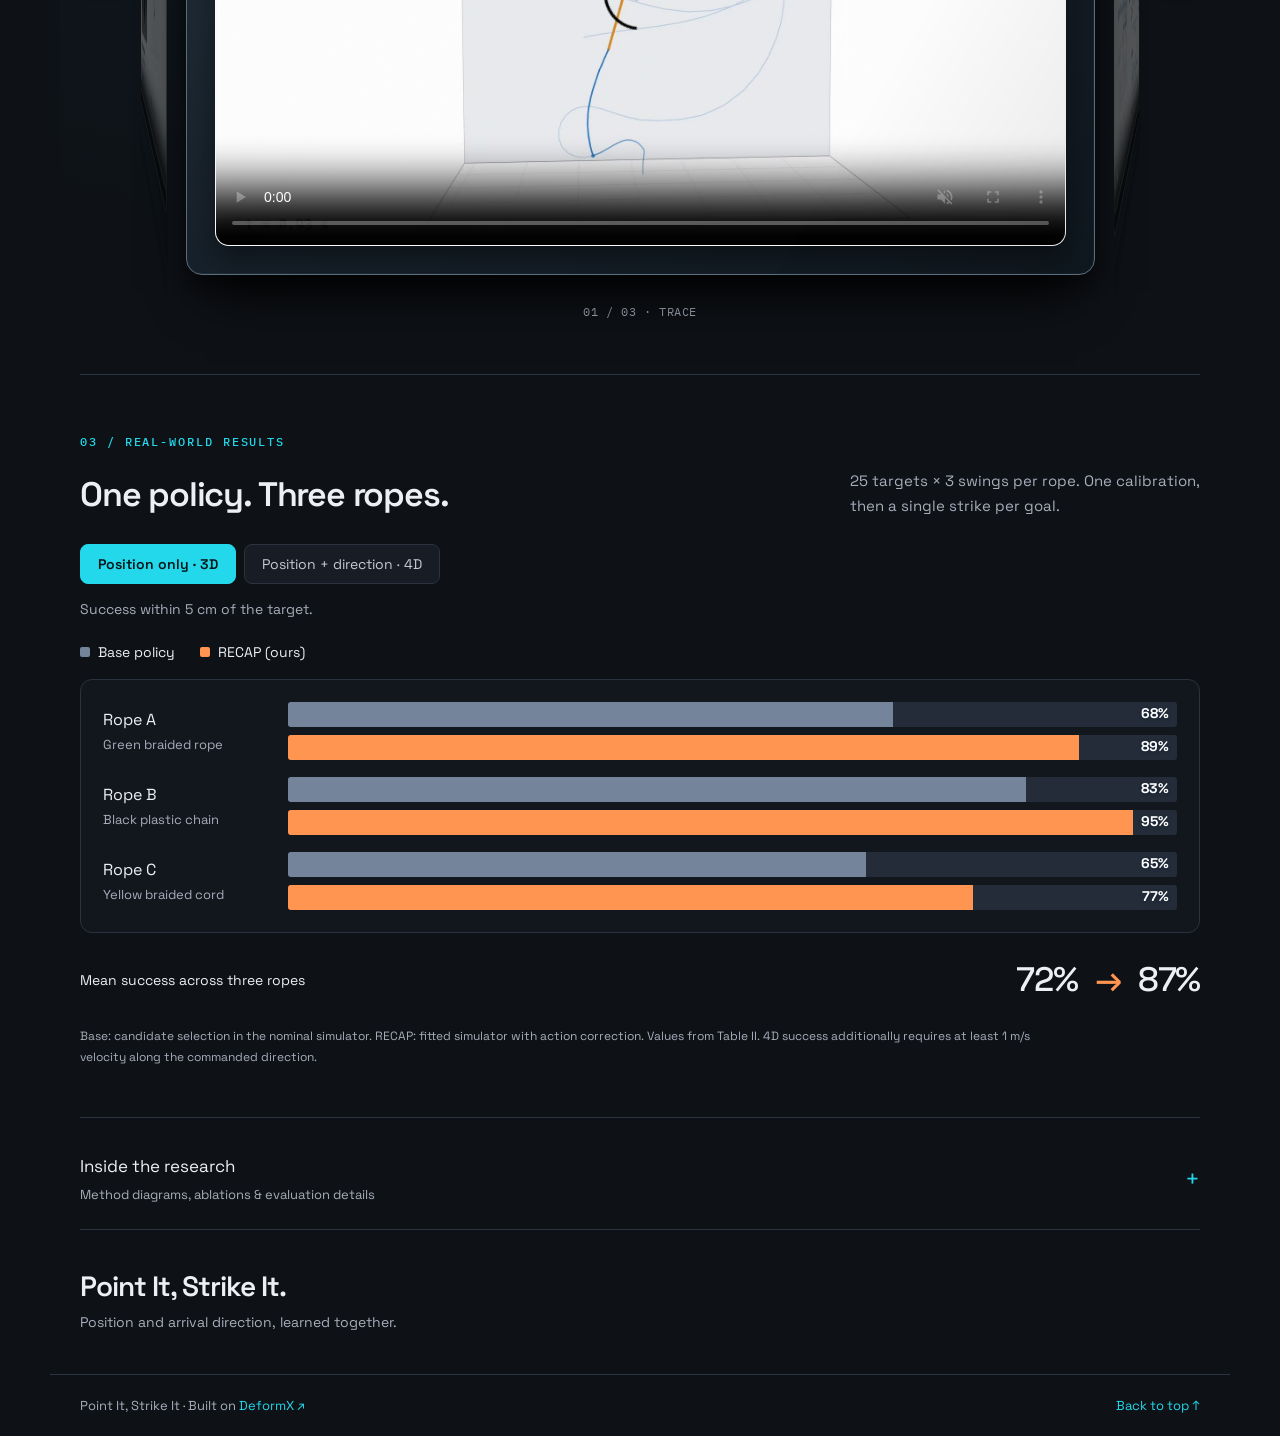
==== commit ca4b334d: "DeformY: embed the in-browser live demo in section 00 swing-rope.strange-thing.org now serves the br" ====
--- a/DeformY/index.html
+++ b/DeformY/index.html
@@ -1,5 +1,5 @@
 <!doctype html>
 <html lang="en"><head><meta charset="utf-8"><meta name="viewport" content="width=device-width,initial-scale=1"><meta name="description" content="Point It, Strike It: learning direction-conditioned dynamic rope manipulation with DeformX 2.0, TRACE, and RECAP."><title>Point It, Strike It — Dynamic Rope Manipulation</title><link rel="preconnect" href="https://fonts.googleapis.com"><link rel="preconnect" href="https://fonts.gstatic.com" crossorigin><link href="https://fonts.googleapis.com/css2?family=Space+Grotesk:wght@400;500;600;700&family=IBM+Plex+Mono:wght@400;500;600&display=swap" rel="stylesheet"><link rel="stylesheet" href="style.css?v=boom-word-1"></head>
 <body class="without-opening"><a class="skip" href="#overview">Skip to content</a><header><a class="brand" href="#">POINT IT, STRIKE IT<span class="brand-mark">↗</span></a><nav aria-label="Main navigation"><a href="#swings">Try it</a><a href="#method">Method</a><a href="#results">Results</a><a href="https://arxiv.org/abs/2610.09573" target="_blank" rel="noopener">Paper</a><a class="project-switch" href="https://deformx.github.io/" aria-label="Visit DeformX website"><svg class="project-icon" width="22" height="22" viewBox="0 0 24 24" fill="none" aria-hidden="true"><path d="M5 4C13 7 11 17 19 20" stroke="#23d8ea" stroke-width="2.4" stroke-linecap="round"/><path d="M19 4C11 7 13 17 5 20" stroke="#ff9551" stroke-width="2.4" stroke-linecap="round"/><path d="m12 9 3 3-3 3-3-3Z" fill="currentColor"/></svg><span>DeformX</span></a></nav></header>
-<main><section class="hero compact-hero" id="paper"><div class="hero-copy"><div class="eyebrow">DEFORMX 2.0 / ROBOT LEARNING</div><h1>Point It,<br><span>Strike It.</span></h1><h2>Direction-Conditioned Dynamic Manipulation of Deformable Linear Objects</h2><p class="hero-tag">One Model: Any rope. Any point. Any direction.</p><div class="paper-authors" aria-label="Authors"><span><a href="https://yiyang-23.github.io/" target="_blank" rel="noopener">Yi Yang</a><sup>1,2,3,*</sup></span><span><a href="https://edgarfx.github.io/" target="_blank" rel="noopener">Xiang Fei</a><sup>1,*</sup></span><span><a href="https://lehong-wang.github.io/" target="_blank" rel="noopener">Lehong Wang</a><sup>1,*</sup></span><span>Zilin Dai<sup>4,†</sup></span><span>Ruogu Li<sup>1,†</sup></span><span><a href="https://caijiting.github.io/" target="_blank" rel="noopener">Jiting Cai</a><sup>1,†</sup></span><span><a href="https://mengyaolichang.github.io/" target="_blank" rel="noopener">Liyao Chang</a><sup>1</sup></span><span>Xinyi Yang<sup>1</sup></span><span><a href="https://kenryhou2.github.io/" target="_blank" rel="noopener">Henry Kou</a><sup>1</sup></span><span><a href="https://ruijiefu.com/" target="_blank" rel="noopener">Ruijie Fu</a><sup>1</sup></span><span><a href="https://www.lilulab.com/" target="_blank" rel="noopener">Lu Li</a><sup>1</sup></span><span><a href="https://www.cs.cmu.edu/~choset/" target="_blank" rel="noopener">Howie Choset</a><sup>1</sup></span></div><div class="paper-affiliations"><span><sup>1</sup> Carnegie Mellon University</span><span><sup>2</sup> School of Ocean and Civil Engineering, Shanghai Jiao Tong University</span><span><sup>3</sup> Zhiyuan College, Shanghai Jiao Tong University</span><span><sup>4</sup> Harvard University</span></div><p class="equal-contribution">* Equal contribution &nbsp; · &nbsp; † Equal contribution</p><div class="actions"><a class="button" href="#swings" title="Place a target and run the policy on our GPU (simulation)">Run the policy live <span aria-hidden="true">↓</span></a><a class="button secondary" href="https://arxiv.org/abs/2610.09573" target="_blank" rel="noopener">Paper <span aria-hidden="true">↗</span></a></div></div><figure class="burst-highlight" id="balloon-highlight"><div class="burst-copy"><div class="eyebrow">REAL-WORLD HIGHLIGHT</div><h2 class="balloon-boom-title">Balloon <span class="boom-word">Boom<svg class="boom-burst" viewBox="0 0 80 80" fill="none" aria-hidden="true"><path d="m40 5 6 20 17-13-7 20 20 2-17 12 13 16-21-5-7 19-5-21-20 9 11-18-22-5 22-7-8-19 16 13Z" fill="#ff9551" fill-opacity=".13" stroke="#ffbb66" stroke-width="2"/><path d="m40 28 3 9 9 3-9 3-3 9-3-9-9-3 9-3Z" fill="#ffd87d"/></svg></span></h2><span class="burst-speed">ORIGINAL SPEED → 8× SLOW MOTION</span></div><video autoplay muted loop playsinline controls preload="none" width="1052" height="1872" poster="assets/balloon-burst-25s.jpg" aria-label="Balloon burst at original speed followed by eight-times slow motion"><source data-src="assets/balloon-burst-23s.mp4" type="video/mp4"></video></figure><figure class="hero-visual"><div class="figure-top"><span>ONE POLICY · THREE ROPES</span><span>SIM + REAL ROBOT</span></div><video class="hero-replay" loop muted playsinline controls preload="none" width="1880" height="1020" poster="assets/one-model-three-ropes-poster.jpg" aria-label="Three ropes striking different targets and arrival directions, in simulation and on the real robot"><source data-src="assets/one-model-three-ropes-lossless-web.mp4" type="video/mp4">Your browser does not support embedded video.</video><figcaption>Control where the rope tip arrives—and its direction.</figcaption><p class="video-note"><a href="assets/one-model-three-ropes-hd.gif" download>Download GIF ↓</a></p></figure></section><div class="metrics"><div><strong>87<span>%</span></strong><p>Real-world position success</p><small>Within 5 cm · three-rope mean</small></div><div><strong>79<span>%</span></strong><p>Real-world position + direction</p><small>Within 10 cm and 10° · three-rope mean</small></div><div><strong>8</strong><p>Calibration swings per rope</p><small>Calibrate once, then strike new goals</small></div></div><section class="section real-world-demo" id="real-world-demo"><div class="section-label">REAL-WORLD DEMO</div><div><h2>Balloon &amp; cup striking.</h2><p class="lead">Real-robot strikes with a green braided rope at different target positions.</p></div><div class="real-demo-grid"><figure><figcaption><h3>Balloon striking</h3><p>Random target positions, measured by motion capture.</p></figcaption><video muted loop playsinline controls preload="none" width="1276" height="1080" poster="assets/real-world-balloon-cropped.jpg" aria-label="Real-world balloon striking demonstration"><source data-src="assets/real-world-balloon-audio.mp4" type="video/mp4"></video></figure><figure><figcaption><h3>Cup striking</h3><p>Targeted cup strikes with the same green braided rope.</p></figcaption><video muted loop playsinline controls preload="none" width="1310" height="1080" poster="assets/real-world-cup-cropped.jpg" aria-label="Real-world cup striking demonstration"><source data-src="assets/real-world-cup-audio.mp4" type="video/mp4"></video></figure></div></section><section class="section swing-lab" id="swings"><div class="section-label">00 / LIVE SIMULATION DEMO</div><div><h2>Pick a target. Watch it strike.</h2><p class="lead">The yellow boundary marks the reachable region. Keep the pink target inside it: drag the target or type its coordinates, then press Run — the policy plans the swing live in simulation. Or browse ten recorded swings. Drag to orbit, scroll to zoom.</p></div><div class="viewer-stack wide"><div class="dy-card"><canvas id="swing-view" class="dy-view" height="540" style="height:540px" aria-label="3D replay of the selected rope swing"></canvas><div class="dy-pane" id="swing-view-ui"></div></div><div class="dy-card"><div class="dy-pane"><p class="dy-ttl">Browse</p><div id="swing-picker" class="dy-btns" role="group" aria-label="Choose a swing"></div><p class="dy-note" id="swing-note" aria-live="polite"></p></div></div></div></section><section id="method" class="section compact-method"><div class="section-label">02 / THE APPROACH</div><div><h2>Simulate. Learn. Adapt.</h2><p class="lead">Generate strike data, learn a base policy, and adapt to a real rope with eight calibration swings.</p></div><article class="method-foundation"><div><span class="step-number">SIMULATION ENGINE</span><h3>DeformX 2.0</h3></div><p>Stable GPU rope dynamics power large-scale motion search and policy evaluation.</p></article><div class="method-carousel-nav" aria-label="Method stages"><div class="method-tabs"><button type="button" data-method-slide="0" aria-pressed="true">01 TRACE</button><button type="button" data-method-slide="1" aria-pressed="false">02 Flow Matching</button><button type="button" data-method-slide="2" aria-pressed="false">03 RECAP</button></div></div><div class="method-loop" role="region" aria-roledescription="carousel" aria-label="Approach stages"><button class="loop-arrow loop-prev" type="button" id="method-prev" aria-label="Previous method stage">←</button><div class="steps method-steps" id="method-carousel" tabindex="0" role="region" aria-label="Method cards; use left and right arrow keys"><article><div class="method-copy"><span class="step-number">01 / DATA GENERATION</span><h3>TRACE</h3><p>Grow a dataset of strikes across target points and arrival directions through simulation-based motion search.</p></div><video loop muted playsinline controls preload="none" width="1920" height="1080" poster="assets/method-trace.jpg" aria-label="TRACE data generation and motion planning"><source data-src="assets/method-trace-web.mp4" type="video/mp4"></video></article><article><div class="method-copy"><span class="step-number">02 / BASE POLICY</span><h3>Flow Matching <span>· Base Policy</span></h3><p>Learn a conditional flow-matching base policy that generates nominal swings from target position and arrival direction.</p></div><video loop muted playsinline controls preload="none" width="1920" height="1080" poster="assets/method-flow-matching.jpg" aria-label="Flow Matching base policy generation"><source data-src="assets/method-flow-matching-web.mp4" type="video/mp4"></video></article><article><div class="method-copy"><span class="step-number">03 / REAL-ROPE ADAPTATION</span><h3>RECAP</h3><p>Calibrate once with eight swings, fit the real rope, then correct and select actions for new goals.</p></div><video loop muted playsinline controls preload="none" width="1920" height="1080" poster="assets/method-recap.jpg" aria-label="RECAP one-time rope calibration comparison"><source data-src="assets/method-recap-web.mp4" type="video/mp4"></video></article></div><button class="loop-arrow loop-next" type="button" id="method-next" aria-label="Next method stage">→</button><p class="loop-status" id="method-status" aria-live="polite" aria-atomic="true">01 / 03 · TRACE</p></div></section><section id="results" class="results"><div class="section-label">03 / REAL-WORLD RESULTS</div><div class="result-heading"><h2>One policy. Three ropes.</h2><p>25 targets × 3 swings per rope. One calibration, then a single strike per goal.</p></div><div class="controls" role="group" aria-label="Choose goal type"><button class="selected" data-mode="position" aria-pressed="true">Position only · 3D</button><button data-mode="direction" aria-pressed="false">Position + direction · 4D</button></div><p id="criterion">Success within 5 cm of the target.</p><div class="legend"><span><i></i>Base policy</span><span><i></i>RECAP (ours)</span></div><div class="chart" id="chart" aria-live="polite"></div><div class="result-total"><span>Mean success across three ropes</span><strong id="total">72% <span>→</span> 87%</strong></div><p class="footnote">Base: candidate selection in the nominal simulator. RECAP: fitted simulator with action correction. Values from Table II. 4D success additionally requires at least 1 m/s velocity along the commanded direction.</p></section><section class="more-content"><details class="disclosure"><summary><span>Inside the research<small>Method diagrams, ablations &amp; evaluation details</small></span><span class="expand-icon" aria-hidden="true">+</span></summary><div class="disclosure-body"><section id="overview" class="section intro"><div class="section-label">01 / OVERVIEW</div><div><h2>Hitting the point is only<br>part of the task.</h2><p class="lead">A rope tip can reach the same point from very different directions. We learn to control both: a 3D target position and a 1D arrival angle.</p><p>Our framework generates striking motions in simulation, learns multiple ways to reach a goal, and adapts to a real rope through eight calibration swings. Once calibrated, the robot executes a single strike for each new goal without repeated real-world attempts.</p><div class="goal"><span>THE 4D GOAL</span><strong>3D position <i>+</i> arrival angle</strong></div><p class="footnote goal-note">The arrival angle is measured after projecting the tip velocity onto the tangent plane of the arm-centered sphere; it is not a free 3D orientation. Goals are evaluated within the robot’s reachable workspace.</p></div></section><section id="method-details" class="section method"><div class="section-label">04 / HOW IT WORKS</div><div><h2>Simulate. Learn. Adapt.</h2><p class="lead">From a physics simulator to a direction-conditioned strike on real hardware.</p></div><div class="steps"><article><span class="step-number">01</span><h3>DeformX 2.0</h3><h4>Generate at scale</h4><p>A GPU-accelerated Cosserat rod solver with cross-flow aerodynamic drag supports parallel rope simulation and motion search.</p><div class="step-detail">Over 20,000× batched throughput¹</div></article><article><span class="step-number">02</span><h3>TRACE + flow matching</h3><h4>Learn reliable swings</h4><p>Starting from one manually tuned swing verified on hardware, TRACE warm-starts each new search from the stored tip path closest to the goal—not simply the closest previously solved target. A conditional flow-matching policy learns distinct swings, with the goal injected into every residual block.</p><div class="step-detail">98.3% data-generation coverage</div></article><article><span class="step-number">03</span><h3>RECAP</h3><h4>Adapt to a real rope</h4><p>Eight swings identify rope and rig parameters. A simulation-trained correction policy proposes actions, and the fitted simulator selects the best candidate.</p><div class="step-detail">One calibration, many new goals</div></article></div><figure class="method-figure"><a href="assets/method-trimmed.png" target="_blank" rel="noopener" aria-label="View full method diagram"><img loading="lazy" src="assets/method-trimmed.png" width="1521" height="576" alt="System overview: TRACE data generation and conditional flow matching, followed by RECAP calibration, action correction and simulator verification."></a><figcaption>System overview and network architecture. Training is performed in simulation; real-world data is used for per-rope calibration.</figcaption></figure><p class="footnote">¹ Reported throughput relative to DeformX, with 8,192 parallel environments on an RTX 4090. See Table I in the paper for the benchmark setup.</p></section><section class="section evidence"><div class="section-label">CALIBRATION IN PRACTICE</div><div><h2>Eight swings to adapt.<br>One strike per new goal.</h2><p class="lead">RECAP fits 11 rope and rig parameters to motion-captured rope-tip trajectories. It then generates eight corrected actions and compares them with the nominal action in the fitted simulator.</p><p>The robot executes the best candidate. The correction policy is trained in simulation; calibration is performed once per rope, and execution has no online feedback.</p></div><div class="wide table-wrap"><table><caption>Hardware means across three ropes · Table II</caption><thead><tr><th>Method</th><th>3D ≤ 5 cm</th><th>4D ≤ 5 cm, 10°</th><th>4D ≤ 10 cm, 10°</th><th>4D mean miss</th></tr></thead><tbody><tr><th>Base</th><td>72%</td><td>28%</td><td>50%</td><td>10.6 cm</td></tr><tr><th>Learned identification baseline</th><td>74%</td><td>28%</td><td>51%</td><td>10.2 cm</td></tr><tr class="ours"><th>RECAP</th><td>87%</td><td>52%</td><td>79%</td><td>5.6 cm</td></tr></tbody></table><p class="footnote">The learned identification baseline follows the paper’s Wiggle&amp;Go-style parameter estimator with candidate selection and no action correction. All 4D success rates also require ≥ 1 m/s along the commanded direction.</p></div><figure class="method-figure"><a href="assets/workspace-trimmed.png" target="_blank" rel="noopener"><img loading="lazy" src="assets/workspace-trimmed.png" alt="Rope A workspace success and distance maps for Base, Baseline and RECAP"></a><figcaption>Rope A: RECAP improves success across the evaluated workspace. Dots are measured targets; shaded regions interpolate those measurements. The 3D and 4D panels use different distance thresholds, as labeled.</figcaption></figure></section><section class="section"><div class="section-label">05 / TRACE</div><div><h2>Grow reliable motion patterns<br>into a training dataset.</h2><p class="lead">A successful tip trajectory contains useful starting points for many nearby goals.</p><p>TRACE searches from the closest stored tip path, penalizes bending and abrupt tip motion, refines neighboring solutions, and relabels successful trajectory segments with their achieved goals. This creates consistent goal–action pairs without a human demonstration corpus.</p><div class="table-wrap"><table><caption>Data generation and downstream policy · Table IV</caption><thead><tr><th>Generator</th><th>Coverage</th><th>One-shot</th><th>Best-of-64</th></tr></thead><tbody><tr><th>CEM with example</th><td>49.5%</td><td>58.5%</td><td>68.5%</td></tr><tr><th>TRACE without example</th><td>96.8%</td><td>75.5%</td><td>83.9%</td></tr><tr class="ours"><th>TRACE</th><td>98.3%</td><td>73.5%</td><td>92.1%</td></tr></tbody></table></div><p class="footnote">Coverage measures solved generation targets. The example-free variant has higher one-shot accuracy; full TRACE provides higher coverage and stronger accuracy after candidate selection.</p></div></section><section class="section simulation"><div class="section-label">06 / GENERATIVE POLICY</div><div><h2>Learning more than one<br>way to hit a goal.</h2><p class="lead">Distinct swings can reach the same target. A generative policy preserves these alternatives instead of averaging them into an invalid motion.</p><p>Goal and flow-time conditioning enter every residual block through zero-initialized modulation. At inference, 64 candidates are sampled with 50 Euler steps and ranked in simulation.</p><figure class="method-figure"><a href="assets/motion-patterns-trimmed.png" target="_blank" rel="noopener"><img loading="lazy" src="assets/motion-patterns-trimmed.png" alt="Conditional flow-matching ablation comparing samples and flow fields across motion patterns"></a><figcaption>Figure 5: conditioning in every block concentrates samples around distinct motion patterns. Regression may average incompatible swings.</figcaption></figure><div class="table-wrap"><table><caption>Policy evaluation on 5,700 held-out goals</caption><thead><tr><th scope="col">Method</th><th scope="col">One-shot</th><th scope="col">Best-of-64</th></tr></thead><tbody><tr class="ours"><th scope="row">Ours</th><td>73.5%</td><td>92.1%</td></tr><tr><th scope="row">Naive flow matching</th><td>67.9%</td><td>88.9%</td></tr><tr><th scope="row">Regression</th><td>21.4%</td><td>—</td></tr><tr><th scope="row">Nearest neighbor</th><td>33.6%</td><td>—</td></tr></tbody></table></div><p class="footnote">Success within 5 cm and 10°. One-shot evaluates one policy sample; best-of-64 selects a candidate using the simulator. Table III in the paper.</p></div></section><section class="section"><div class="section-label">07 / DEFORMX 2.0</div><div><h2>The simulation engine<br>behind the strikes.</h2><p class="lead">A stable GPU Cosserat rod solver and quadratic cross-flow drag make large-scale search, policy training and candidate verification practical.</p><p>The reported &gt;20,000× improvement compares batch throughput at 8,192 environments on an RTX 4090 with the original single-thread CPU DeformX. It does not mean a single environment runs 20,000× faster.</p><div class="table-wrap"><table><caption>Same 1 m, 20-segment rope · Table I</caption><thead><tr><th>Engine</th><th>Environments</th><th>Batch update rate</th><th>Sim / wall time</th></tr></thead><tbody><tr><th>DeformX · CPU, 1 thread</th><td>1</td><td>12.9 Hz</td><td>0.22×</td></tr><tr><th>DeformX 2.0 · RTX 4090</th><td>1</td><td>136 Hz</td><td>2.3×</td></tr><tr class="ours"><th>DeformX 2.0 · RTX 4090</th><td>8,192</td><td>34.5 Hz</td><td>4,710×</td></tr></tbody></table></div></div></section><section class="section"><div class="section-label">SCOPE &amp; LIMITATIONS</div><div><h2>What the current system covers.</h2><p>The demonstrated task is single-swing rope-tip striking within the tested workspace. It does not yet address sustained contact, obstacle interaction or multi-stage manipulation. Execution remains open-loop after calibration, and transfer may degrade outside the dynamics represented during training.</p></div></section></div></details></section><section class="closing compact-closing"><div><h2>Point It, Strike It.</h2><p>Position and arrival direction, learned together.</p></div></section></main><footer><span>Point It, Strike It · Built on <a href="https://deformx.github.io/" target="_blank" rel="noopener">DeformX ↗</a></span><a href="#">Back to top ↑</a></footer><script src="script.js?v=respect-pause-1"></script><script src="assets/viewer/ropeviz.js?v=front-camera-1"></script><script src="viewer.js?v=reachable-region-1"></script><!-- Cloudflare Web Analytics --><script type='module' src='https://static.cloudflareinsights.com/beacon.min.js' data-cf-beacon='{"token": "90a857c1c47f456f99702918e46c99b0"}'></script><!-- End Cloudflare Web Analytics --></body></html>
+<main><section class="hero compact-hero" id="paper"><div class="hero-copy"><div class="eyebrow">DEFORMX 2.0 / ROBOT LEARNING</div><h1>Point It,<br><span>Strike It.</span></h1><h2>Direction-Conditioned Dynamic Manipulation of Deformable Linear Objects</h2><p class="hero-tag">One Model: Any rope. Any point. Any direction.</p><div class="paper-authors" aria-label="Authors"><span><a href="https://yiyang-23.github.io/" target="_blank" rel="noopener">Yi Yang</a><sup>1,2,3,*</sup></span><span><a href="https://edgarfx.github.io/" target="_blank" rel="noopener">Xiang Fei</a><sup>1,*</sup></span><span><a href="https://lehong-wang.github.io/" target="_blank" rel="noopener">Lehong Wang</a><sup>1,*</sup></span><span>Zilin Dai<sup>4,†</sup></span><span>Ruogu Li<sup>1,†</sup></span><span><a href="https://caijiting.github.io/" target="_blank" rel="noopener">Jiting Cai</a><sup>1,†</sup></span><span><a href="https://mengyaolichang.github.io/" target="_blank" rel="noopener">Liyao Chang</a><sup>1</sup></span><span>Xinyi Yang<sup>1</sup></span><span><a href="https://kenryhou2.github.io/" target="_blank" rel="noopener">Henry Kou</a><sup>1</sup></span><span><a href="https://ruijiefu.com/" target="_blank" rel="noopener">Ruijie Fu</a><sup>1</sup></span><span><a href="https://www.lilulab.com/" target="_blank" rel="noopener">Lu Li</a><sup>1</sup></span><span><a href="https://www.cs.cmu.edu/~choset/" target="_blank" rel="noopener">Howie Choset</a><sup>1</sup></span></div><div class="paper-affiliations"><span><sup>1</sup> Carnegie Mellon University</span><span><sup>2</sup> School of Ocean and Civil Engineering, Shanghai Jiao Tong University</span><span><sup>3</sup> Zhiyuan College, Shanghai Jiao Tong University</span><span><sup>4</sup> Harvard University</span></div><p class="equal-contribution">* Equal contribution &nbsp; · &nbsp; † Equal contribution</p><div class="actions"><a class="button" href="#swings" title="Place a target and run the policy in your browser (simulation)">Run the policy live <span aria-hidden="true">↓</span></a><a class="button secondary" href="https://arxiv.org/abs/2610.09573" target="_blank" rel="noopener">Paper <span aria-hidden="true">↗</span></a></div></div><figure class="burst-highlight" id="balloon-highlight"><div class="burst-copy"><div class="eyebrow">REAL-WORLD HIGHLIGHT</div><h2 class="balloon-boom-title">Balloon <span class="boom-word">Boom<svg class="boom-burst" viewBox="0 0 80 80" fill="none" aria-hidden="true"><path d="m40 5 6 20 17-13-7 20 20 2-17 12 13 16-21-5-7 19-5-21-20 9 11-18-22-5 22-7-8-19 16 13Z" fill="#ff9551" fill-opacity=".13" stroke="#ffbb66" stroke-width="2"/><path d="m40 28 3 9 9 3-9 3-3 9-3-9-9-3 9-3Z" fill="#ffd87d"/></svg></span></h2><span class="burst-speed">ORIGINAL SPEED → 8× SLOW MOTION</span></div><video autoplay muted loop playsinline controls preload="none" width="1052" height="1872" poster="assets/balloon-burst-25s.jpg" aria-label="Balloon burst at original speed followed by eight-times slow motion"><source data-src="assets/balloon-burst-23s.mp4" type="video/mp4"></video></figure><figure class="hero-visual"><div class="figure-top"><span>ONE POLICY · THREE ROPES</span><span>SIM + REAL ROBOT</span></div><video class="hero-replay" loop muted playsinline controls preload="none" width="1880" height="1020" poster="assets/one-model-three-ropes-poster.jpg" aria-label="Three ropes striking different targets and arrival directions, in simulation and on the real robot"><source data-src="assets/one-model-three-ropes-lossless-web.mp4" type="video/mp4">Your browser does not support embedded video.</video><figcaption>Control where the rope tip arrives—and its direction.</figcaption><p class="video-note"><a href="assets/one-model-three-ropes-hd.gif" download>Download GIF ↓</a></p></figure></section><div class="metrics"><div><strong>87<span>%</span></strong><p>Real-world position success</p><small>Within 5 cm · three-rope mean</small></div><div><strong>79<span>%</span></strong><p>Real-world position + direction</p><small>Within 10 cm and 10° · three-rope mean</small></div><div><strong>8</strong><p>Calibration swings per rope</p><small>Calibrate once, then strike new goals</small></div></div><section class="section real-world-demo" id="real-world-demo"><div class="section-label">REAL-WORLD DEMO</div><div><h2>Balloon &amp; cup striking.</h2><p class="lead">Real-robot strikes with a green braided rope at different target positions.</p></div><div class="real-demo-grid"><figure><figcaption><h3>Balloon striking</h3><p>Random target positions, measured by motion capture.</p></figcaption><video muted loop playsinline controls preload="none" width="1276" height="1080" poster="assets/real-world-balloon-cropped.jpg" aria-label="Real-world balloon striking demonstration"><source data-src="assets/real-world-balloon-audio.mp4" type="video/mp4"></video></figure><figure><figcaption><h3>Cup striking</h3><p>Targeted cup strikes with the same green braided rope.</p></figcaption><video muted loop playsinline controls preload="none" width="1310" height="1080" poster="assets/real-world-cup-cropped.jpg" aria-label="Real-world cup striking demonstration"><source data-src="assets/real-world-cup-audio.mp4" type="video/mp4"></video></figure></div></section><section class="section swing-lab" id="swings"><div class="section-label">00 / LIVE SIMULATION DEMO</div><div><h2>Pick a target. Watch it strike.</h2><p class="lead">The yellow boundary marks the reachable region. Keep the pink target inside it: drag the target or type its coordinates, then press Run — the policy plans the swing live in simulation. Or browse ten recorded swings. Drag to orbit, scroll to zoom.</p></div><div class="viewer-stack wide"><!-- The demo runs entirely in the visitor's browser and is served from https://swing-rope.strange-thing.org (DeformY viz/webdemo); it reports its height so the frame fits it. --><iframe id="swing-embed" src="https://swing-rope.strange-thing.org/" title="Live rope-swing simulation: place a target, run the policy, or browse ten recorded swings" loading="lazy" allow="cross-origin-isolated" style="display:block;width:100%;height:760px;border:0;background:transparent"></iframe></div></section><section id="method" class="section compact-method"><div class="section-label">02 / THE APPROACH</div><div><h2>Simulate. Learn. Adapt.</h2><p class="lead">Generate strike data, learn a base policy, and adapt to a real rope with eight calibration swings.</p></div><article class="method-foundation"><div><span class="step-number">SIMULATION ENGINE</span><h3>DeformX 2.0</h3></div><p>Stable GPU rope dynamics power large-scale motion search and policy evaluation.</p></article><div class="method-carousel-nav" aria-label="Method stages"><div class="method-tabs"><button type="button" data-method-slide="0" aria-pressed="true">01 TRACE</button><button type="button" data-method-slide="1" aria-pressed="false">02 Flow Matching</button><button type="button" data-method-slide="2" aria-pressed="false">03 RECAP</button></div></div><div class="method-loop" role="region" aria-roledescription="carousel" aria-label="Approach stages"><button class="loop-arrow loop-prev" type="button" id="method-prev" aria-label="Previous method stage">←</button><div class="steps method-steps" id="method-carousel" tabindex="0" role="region" aria-label="Method cards; use left and right arrow keys"><article><div class="method-copy"><span class="step-number">01 / DATA GENERATION</span><h3>TRACE</h3><p>Grow a dataset of strikes across target points and arrival directions through simulation-based motion search.</p></div><video loop muted playsinline controls preload="none" width="1920" height="1080" poster="assets/method-trace.jpg" aria-label="TRACE data generation and motion planning"><source data-src="assets/method-trace-web.mp4" type="video/mp4"></video></article><article><div class="method-copy"><span class="step-number">02 / BASE POLICY</span><h3>Flow Matching <span>· Base Policy</span></h3><p>Learn a conditional flow-matching base policy that generates nominal swings from target position and arrival direction.</p></div><video loop muted playsinline controls preload="none" width="1920" height="1080" poster="assets/method-flow-matching.jpg" aria-label="Flow Matching base policy generation"><source data-src="assets/method-flow-matching-web.mp4" type="video/mp4"></video></article><article><div class="method-copy"><span class="step-number">03 / REAL-ROPE ADAPTATION</span><h3>RECAP</h3><p>Calibrate once with eight swings, fit the real rope, then correct and select actions for new goals.</p></div><video loop muted playsinline controls preload="none" width="1920" height="1080" poster="assets/method-recap.jpg" aria-label="RECAP one-time rope calibration comparison"><source data-src="assets/method-recap-web.mp4" type="video/mp4"></video></article></div><button class="loop-arrow loop-next" type="button" id="method-next" aria-label="Next method stage">→</button><p class="loop-status" id="method-status" aria-live="polite" aria-atomic="true">01 / 03 · TRACE</p></div></section><section id="results" class="results"><div class="section-label">03 / REAL-WORLD RESULTS</div><div class="result-heading"><h2>One policy. Three ropes.</h2><p>25 targets × 3 swings per rope. One calibration, then a single strike per goal.</p></div><div class="controls" role="group" aria-label="Choose goal type"><button class="selected" data-mode="position" aria-pressed="true">Position only · 3D</button><button data-mode="direction" aria-pressed="false">Position + direction · 4D</button></div><p id="criterion">Success within 5 cm of the target.</p><div class="legend"><span><i></i>Base policy</span><span><i></i>RECAP (ours)</span></div><div class="chart" id="chart" aria-live="polite"></div><div class="result-total"><span>Mean success across three ropes</span><strong id="total">72% <span>→</span> 87%</strong></div><p class="footnote">Base: candidate selection in the nominal simulator. RECAP: fitted simulator with action correction. Values from Table II. 4D success additionally requires at least 1 m/s velocity along the commanded direction.</p></section><section class="more-content"><details class="disclosure"><summary><span>Inside the research<small>Method diagrams, ablations &amp; evaluation details</small></span><span class="expand-icon" aria-hidden="true">+</span></summary><div class="disclosure-body"><section id="overview" class="section intro"><div class="section-label">01 / OVERVIEW</div><div><h2>Hitting the point is only<br>part of the task.</h2><p class="lead">A rope tip can reach the same point from very different directions. We learn to control both: a 3D target position and a 1D arrival angle.</p><p>Our framework generates striking motions in simulation, learns multiple ways to reach a goal, and adapts to a real rope through eight calibration swings. Once calibrated, the robot executes a single strike for each new goal without repeated real-world attempts.</p><div class="goal"><span>THE 4D GOAL</span><strong>3D position <i>+</i> arrival angle</strong></div><p class="footnote goal-note">The arrival angle is measured after projecting the tip velocity onto the tangent plane of the arm-centered sphere; it is not a free 3D orientation. Goals are evaluated within the robot’s reachable workspace.</p></div></section><section id="method-details" class="section method"><div class="section-label">04 / HOW IT WORKS</div><div><h2>Simulate. Learn. Adapt.</h2><p class="lead">From a physics simulator to a direction-conditioned strike on real hardware.</p></div><div class="steps"><article><span class="step-number">01</span><h3>DeformX 2.0</h3><h4>Generate at scale</h4><p>A GPU-accelerated Cosserat rod solver with cross-flow aerodynamic drag supports parallel rope simulation and motion search.</p><div class="step-detail">Over 20,000× batched throughput¹</div></article><article><span class="step-number">02</span><h3>TRACE + flow matching</h3><h4>Learn reliable swings</h4><p>Starting from one manually tuned swing verified on hardware, TRACE warm-starts each new search from the stored tip path closest to the goal—not simply the closest previously solved target. A conditional flow-matching policy learns distinct swings, with the goal injected into every residual block.</p><div class="step-detail">98.3% data-generation coverage</div></article><article><span class="step-number">03</span><h3>RECAP</h3><h4>Adapt to a real rope</h4><p>Eight swings identify rope and rig parameters. A simulation-trained correction policy proposes actions, and the fitted simulator selects the best candidate.</p><div class="step-detail">One calibration, many new goals</div></article></div><figure class="method-figure"><a href="assets/method-trimmed.png" target="_blank" rel="noopener" aria-label="View full method diagram"><img loading="lazy" src="assets/method-trimmed.png" width="1521" height="576" alt="System overview: TRACE data generation and conditional flow matching, followed by RECAP calibration, action correction and simulator verification."></a><figcaption>System overview and network architecture. Training is performed in simulation; real-world data is used for per-rope calibration.</figcaption></figure><p class="footnote">¹ Reported throughput relative to DeformX, with 8,192 parallel environments on an RTX 4090. See Table I in the paper for the benchmark setup.</p></section><section class="section evidence"><div class="section-label">CALIBRATION IN PRACTICE</div><div><h2>Eight swings to adapt.<br>One strike per new goal.</h2><p class="lead">RECAP fits 11 rope and rig parameters to motion-captured rope-tip trajectories. It then generates eight corrected actions and compares them with the nominal action in the fitted simulator.</p><p>The robot executes the best candidate. The correction policy is trained in simulation; calibration is performed once per rope, and execution has no online feedback.</p></div><div class="wide table-wrap"><table><caption>Hardware means across three ropes · Table II</caption><thead><tr><th>Method</th><th>3D ≤ 5 cm</th><th>4D ≤ 5 cm, 10°</th><th>4D ≤ 10 cm, 10°</th><th>4D mean miss</th></tr></thead><tbody><tr><th>Base</th><td>72%</td><td>28%</td><td>50%</td><td>10.6 cm</td></tr><tr><th>Learned identification baseline</th><td>74%</td><td>28%</td><td>51%</td><td>10.2 cm</td></tr><tr class="ours"><th>RECAP</th><td>87%</td><td>52%</td><td>79%</td><td>5.6 cm</td></tr></tbody></table><p class="footnote">The learned identification baseline follows the paper’s Wiggle&amp;Go-style parameter estimator with candidate selection and no action correction. All 4D success rates also require ≥ 1 m/s along the commanded direction.</p></div><figure class="method-figure"><a href="assets/workspace-trimmed.png" target="_blank" rel="noopener"><img loading="lazy" src="assets/workspace-trimmed.png" alt="Rope A workspace success and distance maps for Base, Baseline and RECAP"></a><figcaption>Rope A: RECAP improves success across the evaluated workspace. Dots are measured targets; shaded regions interpolate those measurements. The 3D and 4D panels use different distance thresholds, as labeled.</figcaption></figure></section><section class="section"><div class="section-label">05 / TRACE</div><div><h2>Grow reliable motion patterns<br>into a training dataset.</h2><p class="lead">A successful tip trajectory contains useful starting points for many nearby goals.</p><p>TRACE searches from the closest stored tip path, penalizes bending and abrupt tip motion, refines neighboring solutions, and relabels successful trajectory segments with their achieved goals. This creates consistent goal–action pairs without a human demonstration corpus.</p><div class="table-wrap"><table><caption>Data generation and downstream policy · Table IV</caption><thead><tr><th>Generator</th><th>Coverage</th><th>One-shot</th><th>Best-of-64</th></tr></thead><tbody><tr><th>CEM with example</th><td>49.5%</td><td>58.5%</td><td>68.5%</td></tr><tr><th>TRACE without example</th><td>96.8%</td><td>75.5%</td><td>83.9%</td></tr><tr class="ours"><th>TRACE</th><td>98.3%</td><td>73.5%</td><td>92.1%</td></tr></tbody></table></div><p class="footnote">Coverage measures solved generation targets. The example-free variant has higher one-shot accuracy; full TRACE provides higher coverage and stronger accuracy after candidate selection.</p></div></section><section class="section simulation"><div class="section-label">06 / GENERATIVE POLICY</div><div><h2>Learning more than one<br>way to hit a goal.</h2><p class="lead">Distinct swings can reach the same target. A generative policy preserves these alternatives instead of averaging them into an invalid motion.</p><p>Goal and flow-time conditioning enter every residual block through zero-initialized modulation. At inference, 64 candidates are sampled with 50 Euler steps and ranked in simulation.</p><figure class="method-figure"><a href="assets/motion-patterns-trimmed.png" target="_blank" rel="noopener"><img loading="lazy" src="assets/motion-patterns-trimmed.png" alt="Conditional flow-matching ablation comparing samples and flow fields across motion patterns"></a><figcaption>Figure 5: conditioning in every block concentrates samples around distinct motion patterns. Regression may average incompatible swings.</figcaption></figure><div class="table-wrap"><table><caption>Policy evaluation on 5,700 held-out goals</caption><thead><tr><th scope="col">Method</th><th scope="col">One-shot</th><th scope="col">Best-of-64</th></tr></thead><tbody><tr class="ours"><th scope="row">Ours</th><td>73.5%</td><td>92.1%</td></tr><tr><th scope="row">Naive flow matching</th><td>67.9%</td><td>88.9%</td></tr><tr><th scope="row">Regression</th><td>21.4%</td><td>—</td></tr><tr><th scope="row">Nearest neighbor</th><td>33.6%</td><td>—</td></tr></tbody></table></div><p class="footnote">Success within 5 cm and 10°. One-shot evaluates one policy sample; best-of-64 selects a candidate using the simulator. Table III in the paper.</p></div></section><section class="section"><div class="section-label">07 / DEFORMX 2.0</div><div><h2>The simulation engine<br>behind the strikes.</h2><p class="lead">A stable GPU Cosserat rod solver and quadratic cross-flow drag make large-scale search, policy training and candidate verification practical.</p><p>The reported &gt;20,000× improvement compares batch throughput at 8,192 environments on an RTX 4090 with the original single-thread CPU DeformX. It does not mean a single environment runs 20,000× faster.</p><div class="table-wrap"><table><caption>Same 1 m, 20-segment rope · Table I</caption><thead><tr><th>Engine</th><th>Environments</th><th>Batch update rate</th><th>Sim / wall time</th></tr></thead><tbody><tr><th>DeformX · CPU, 1 thread</th><td>1</td><td>12.9 Hz</td><td>0.22×</td></tr><tr><th>DeformX 2.0 · RTX 4090</th><td>1</td><td>136 Hz</td><td>2.3×</td></tr><tr class="ours"><th>DeformX 2.0 · RTX 4090</th><td>8,192</td><td>34.5 Hz</td><td>4,710×</td></tr></tbody></table></div></div></section><section class="section"><div class="section-label">SCOPE &amp; LIMITATIONS</div><div><h2>What the current system covers.</h2><p>The demonstrated task is single-swing rope-tip striking within the tested workspace. It does not yet address sustained contact, obstacle interaction or multi-stage manipulation. Execution remains open-loop after calibration, and transfer may degrade outside the dynamics represented during training.</p></div></section></div></details></section><section class="closing compact-closing"><div><h2>Point It, Strike It.</h2><p>Position and arrival direction, learned together.</p></div></section></main><footer><span>Point It, Strike It · Built on <a href="https://deformx.github.io/" target="_blank" rel="noopener">DeformX ↗</a></span><a href="#">Back to top ↑</a></footer><script src="script.js?v=respect-pause-1"></script><script>addEventListener('message',e=>{if(e.origin==='https://swing-rope.strange-thing.org'&&e.data&&e.data.type==='swing-rope-height'&&e.data.h>0){document.getElementById('swing-embed').style.height=e.data.h+'px'}})</script><!-- Cloudflare Web Analytics --><script type='module' src='https://static.cloudflareinsights.com/beacon.min.js' data-cf-beacon='{"token": "90a857c1c47f456f99702918e46c99b0"}'></script><!-- End Cloudflare Web Analytics --></body></html>
 
